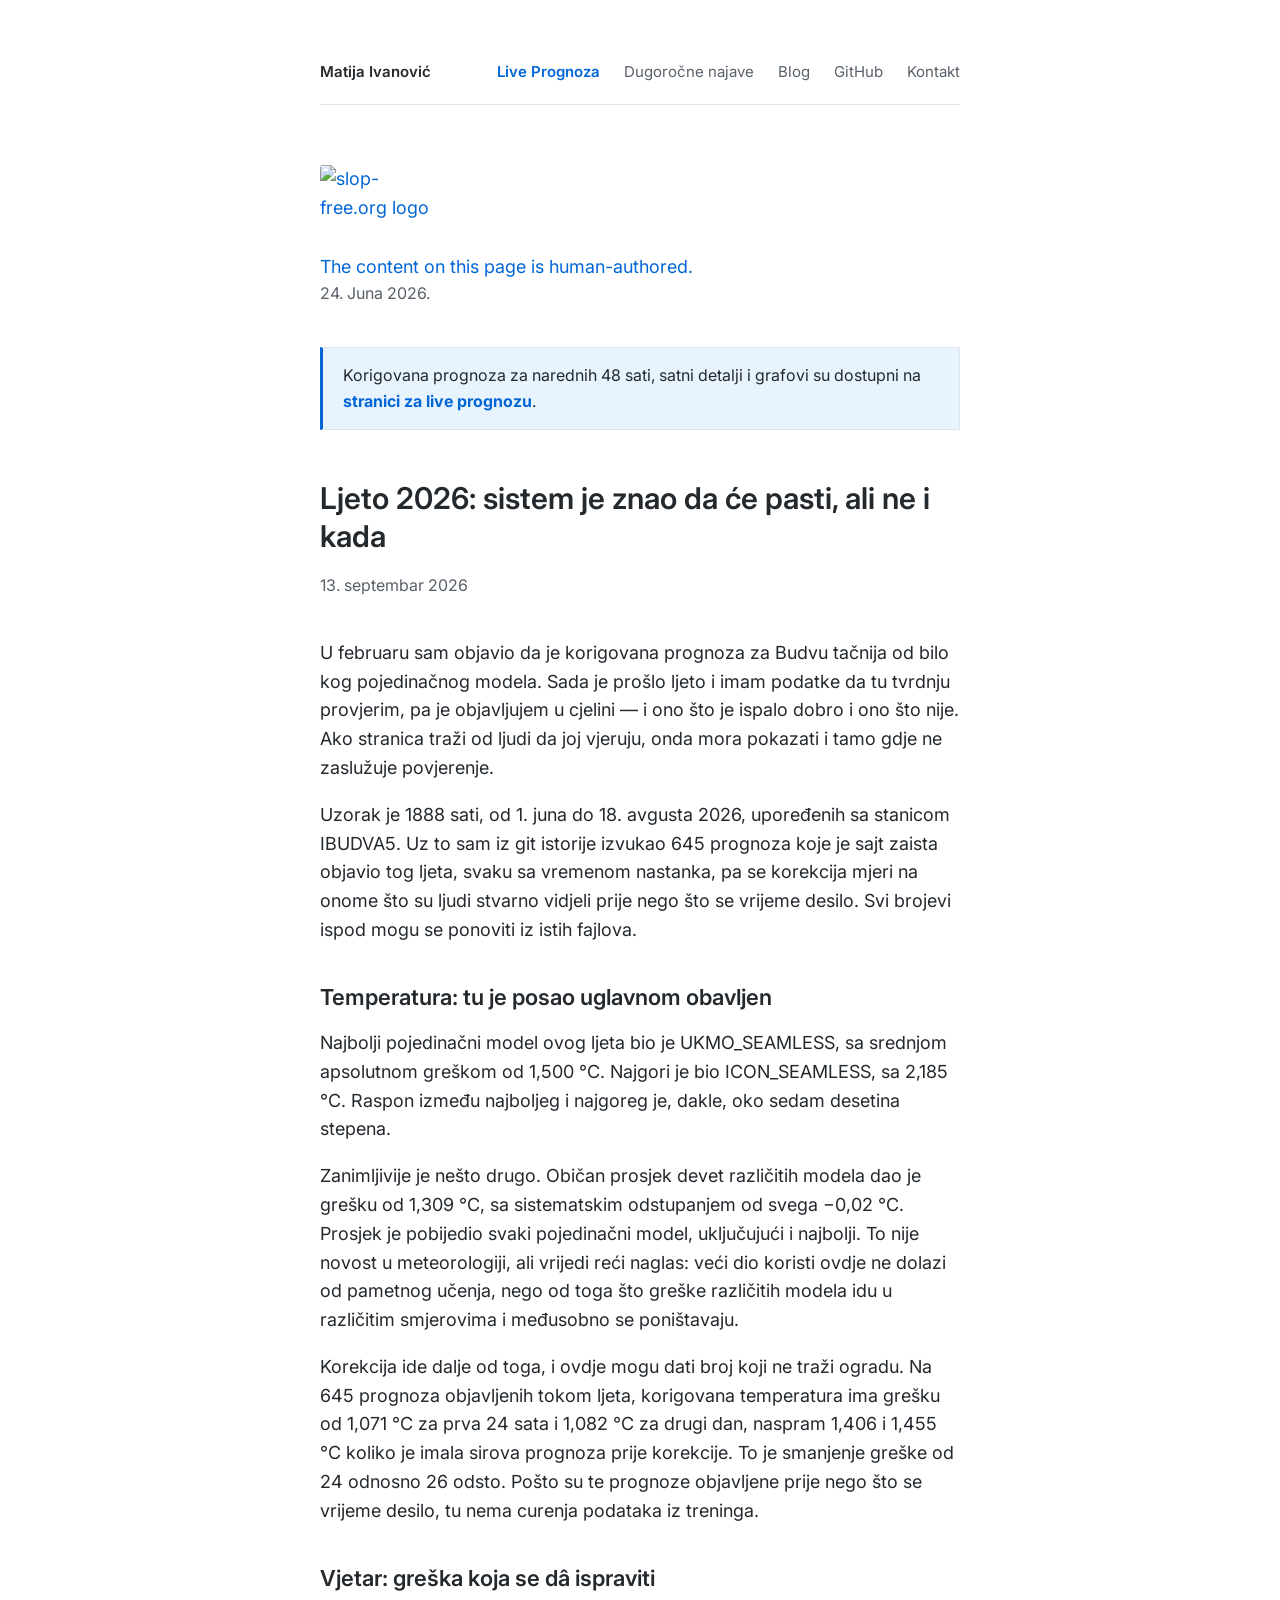
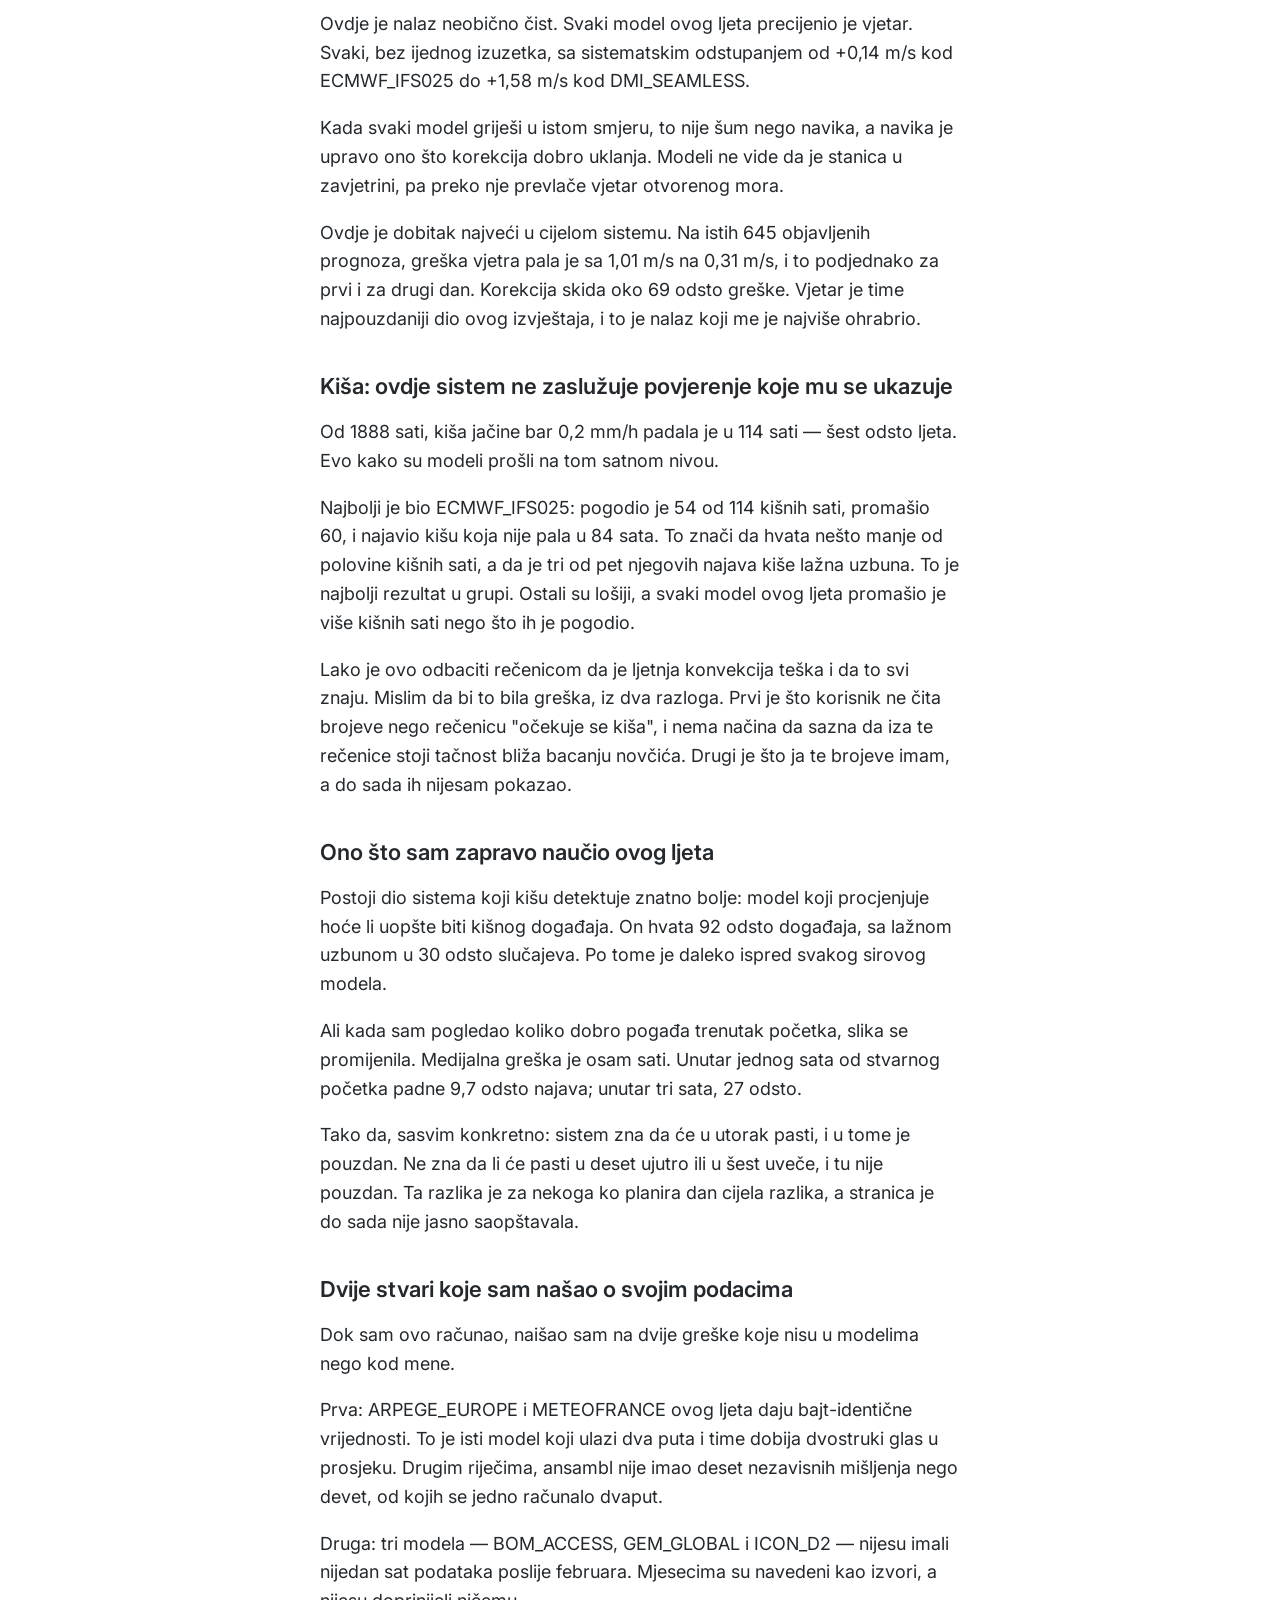
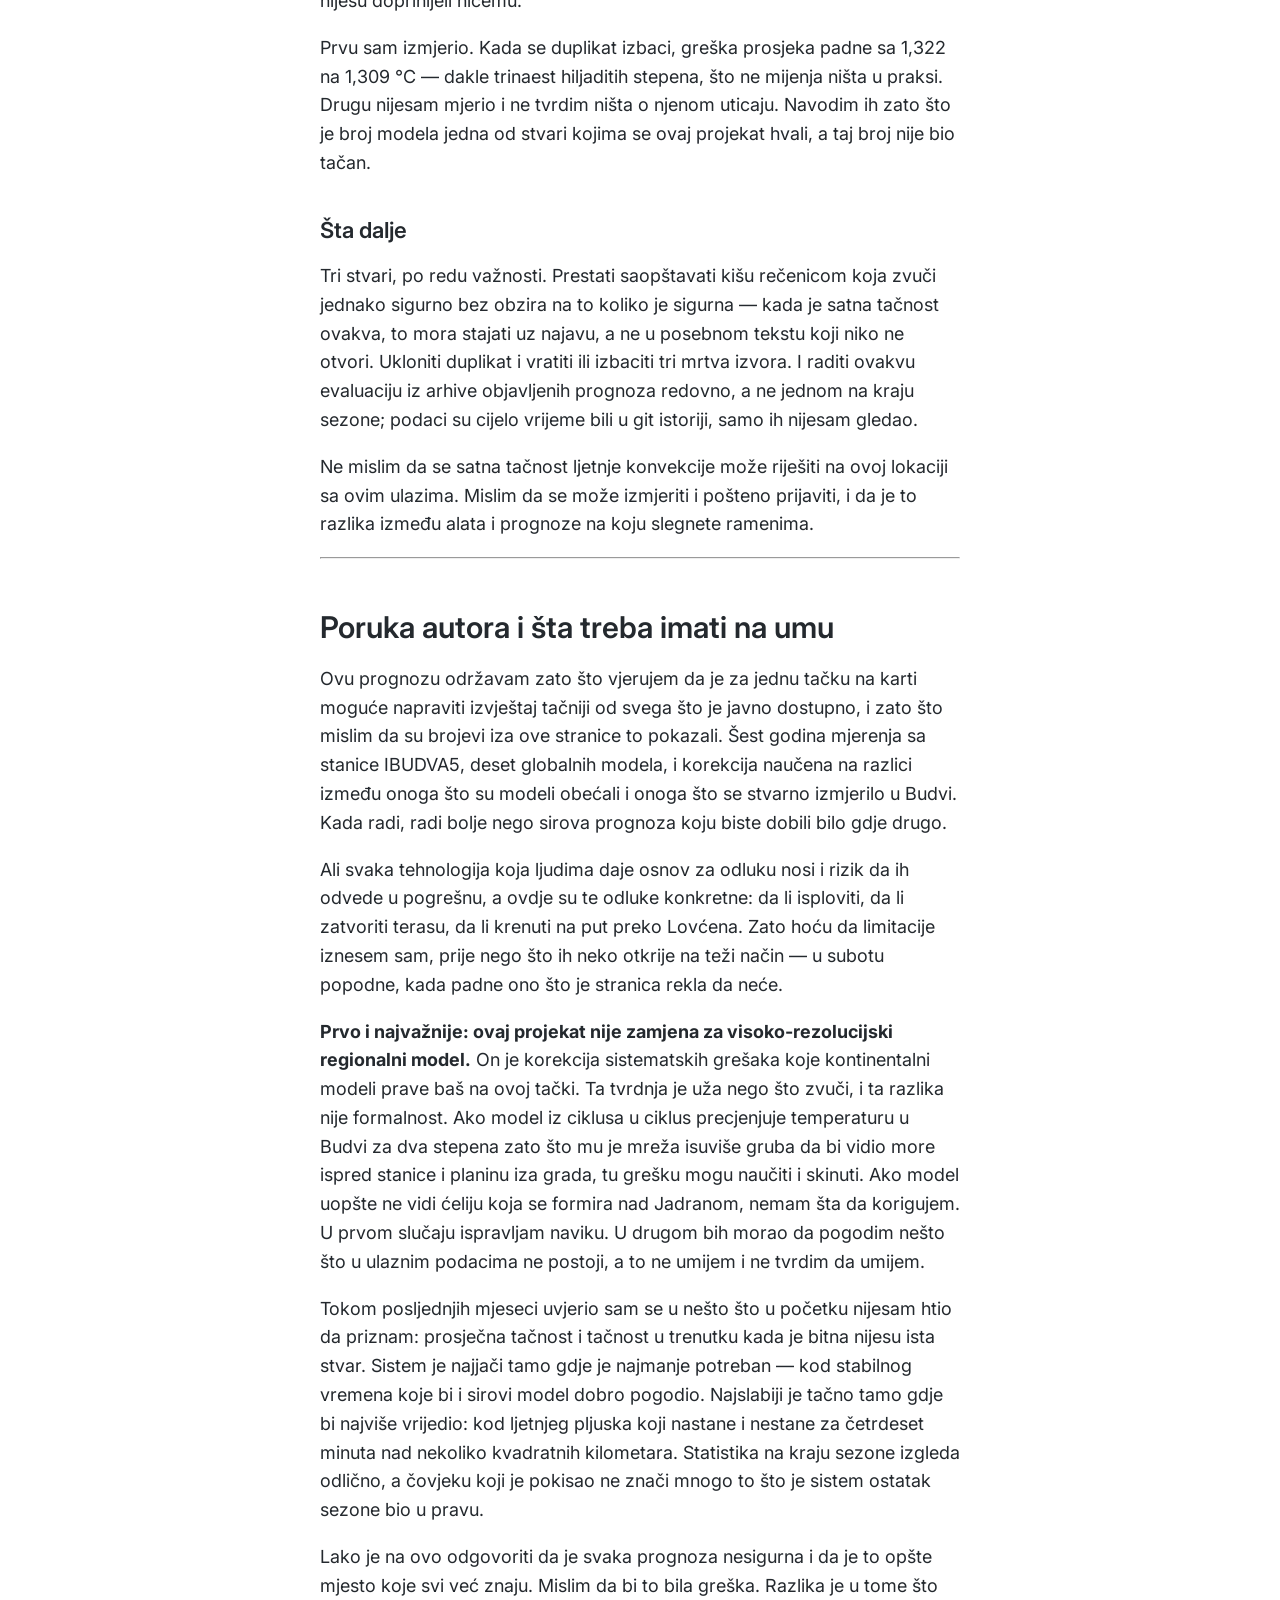
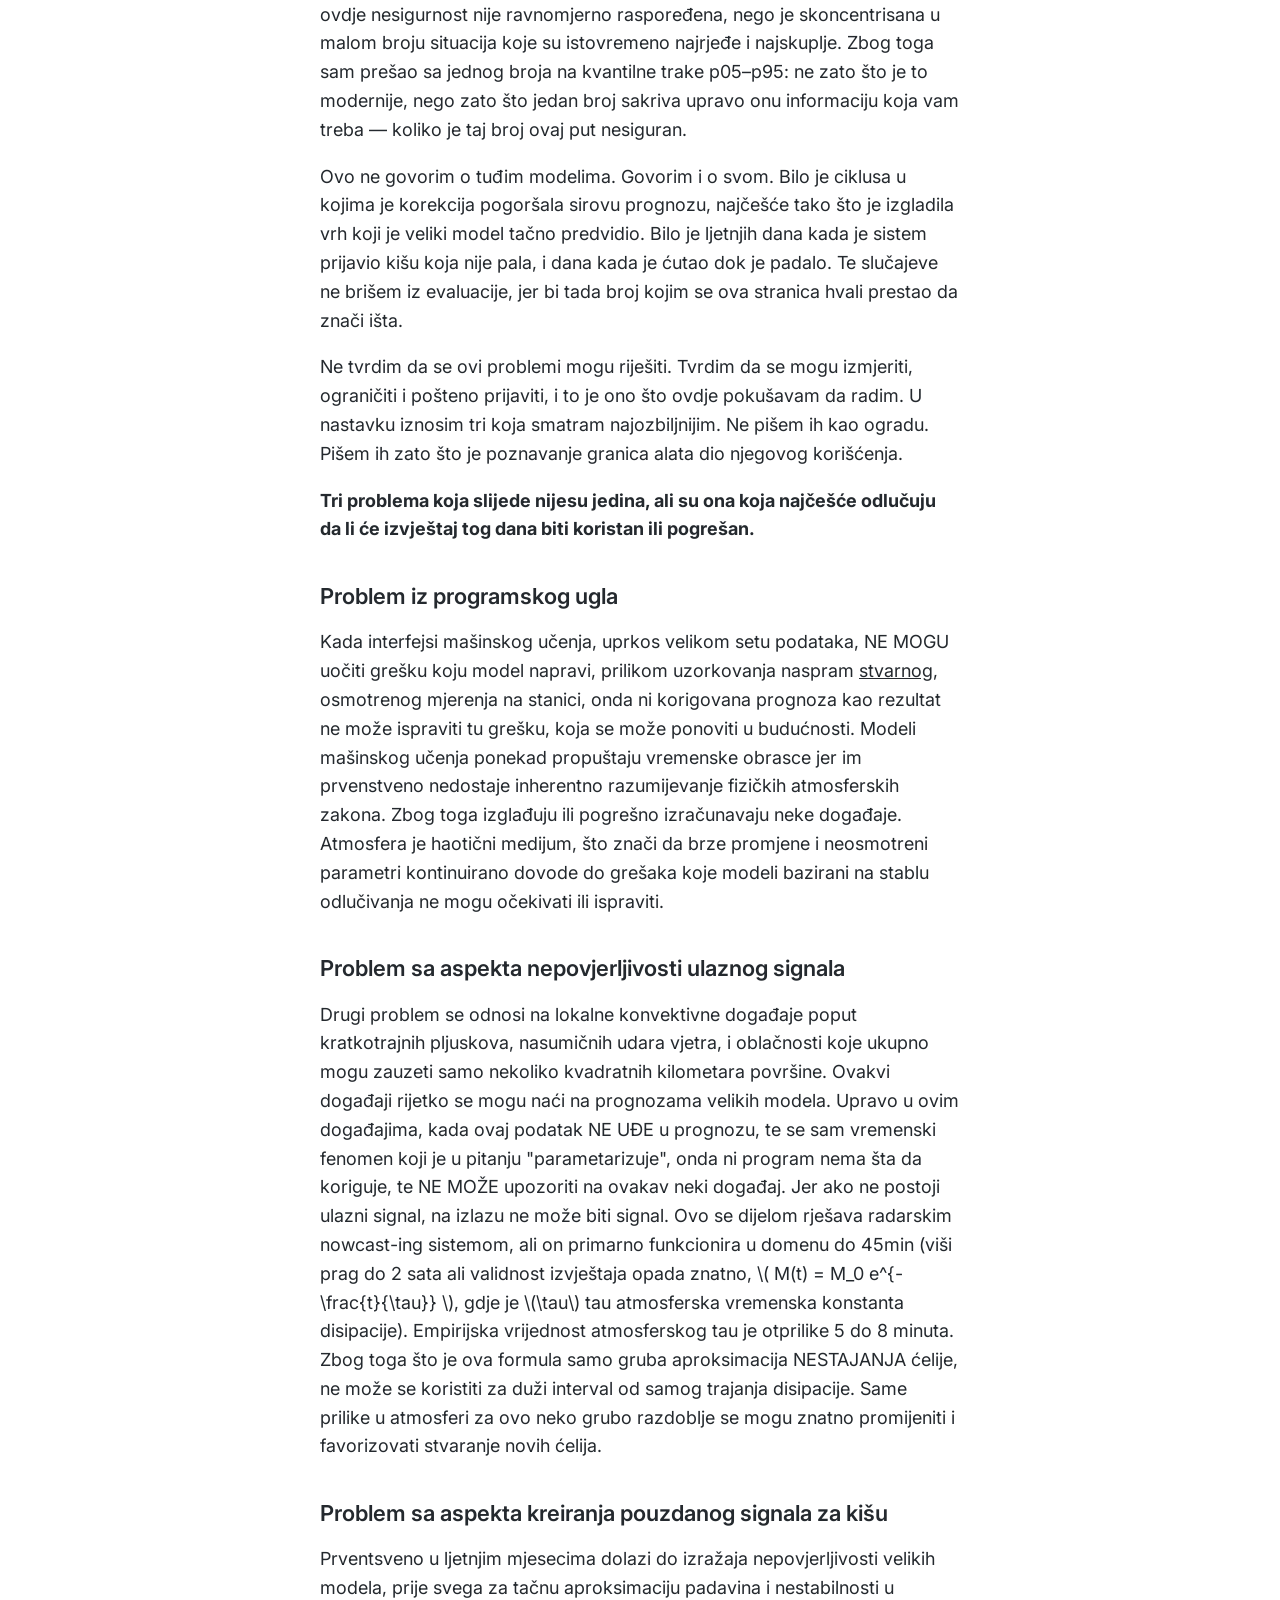
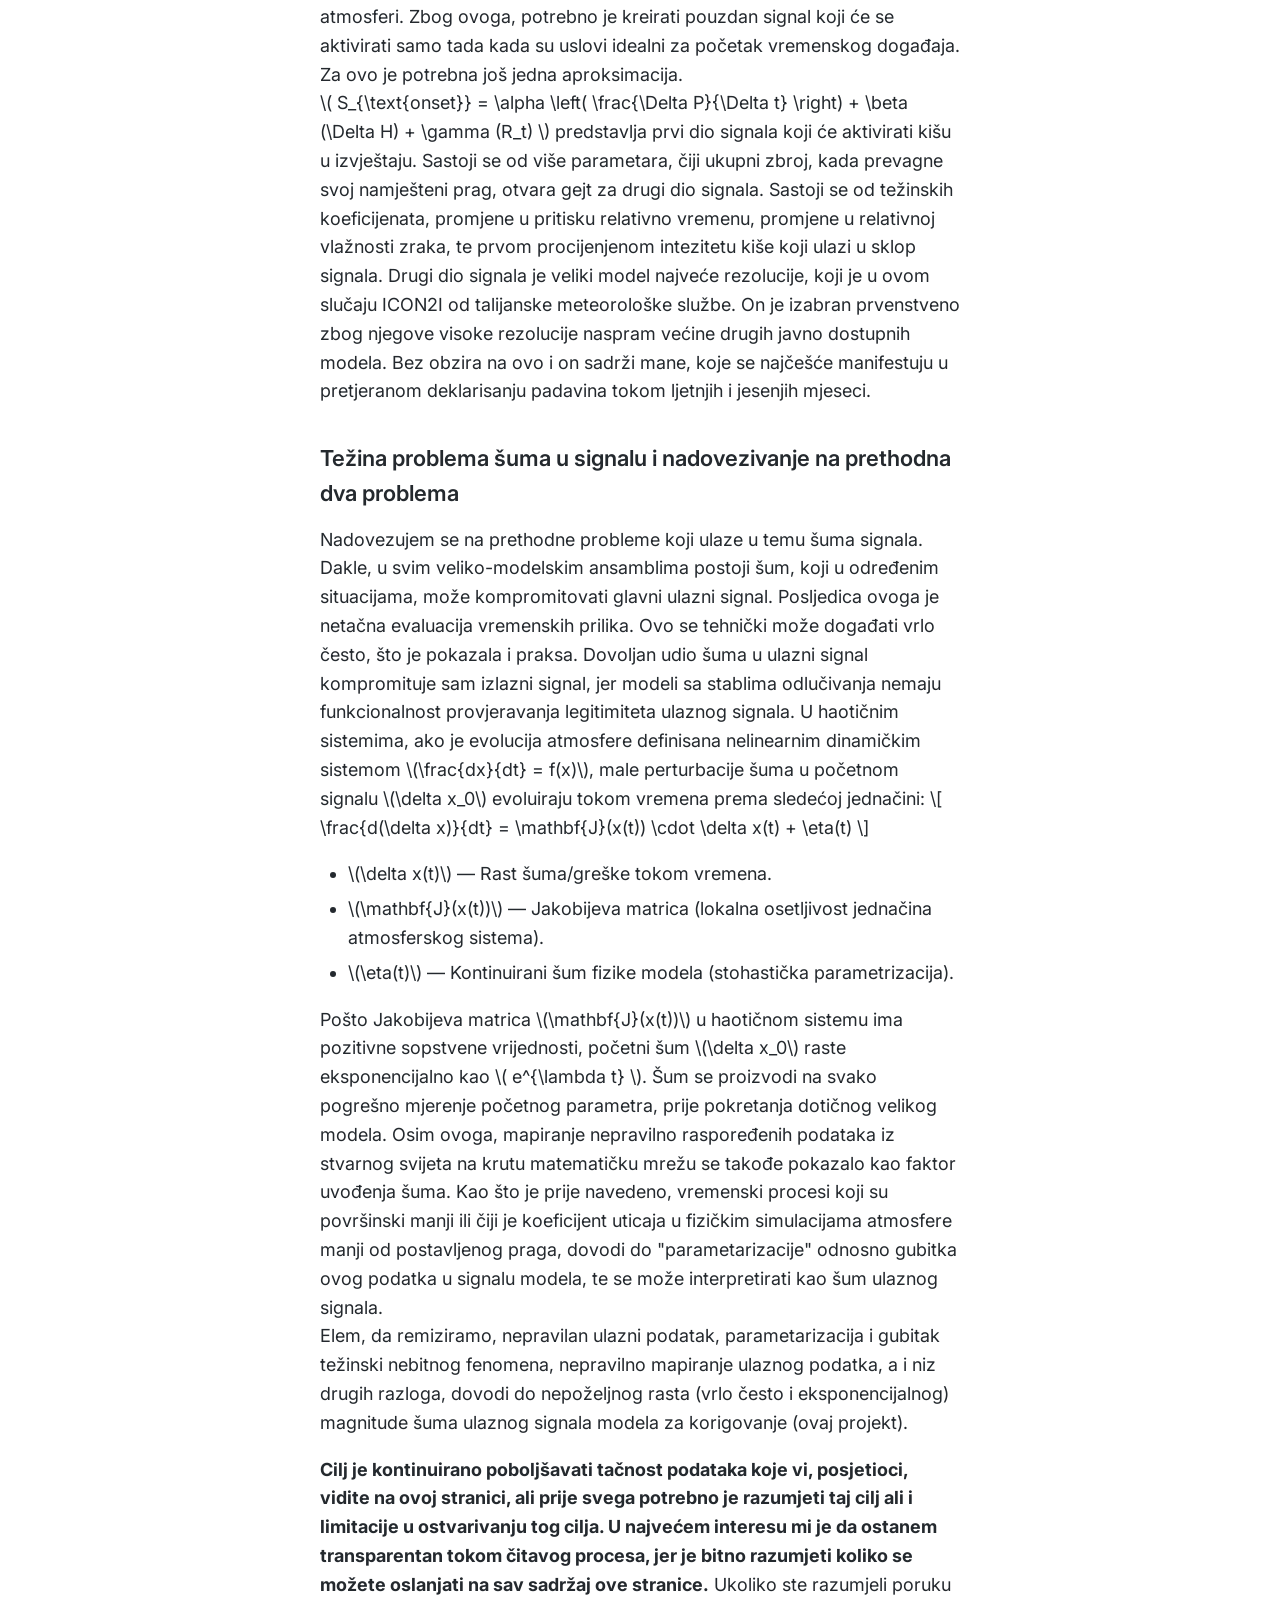
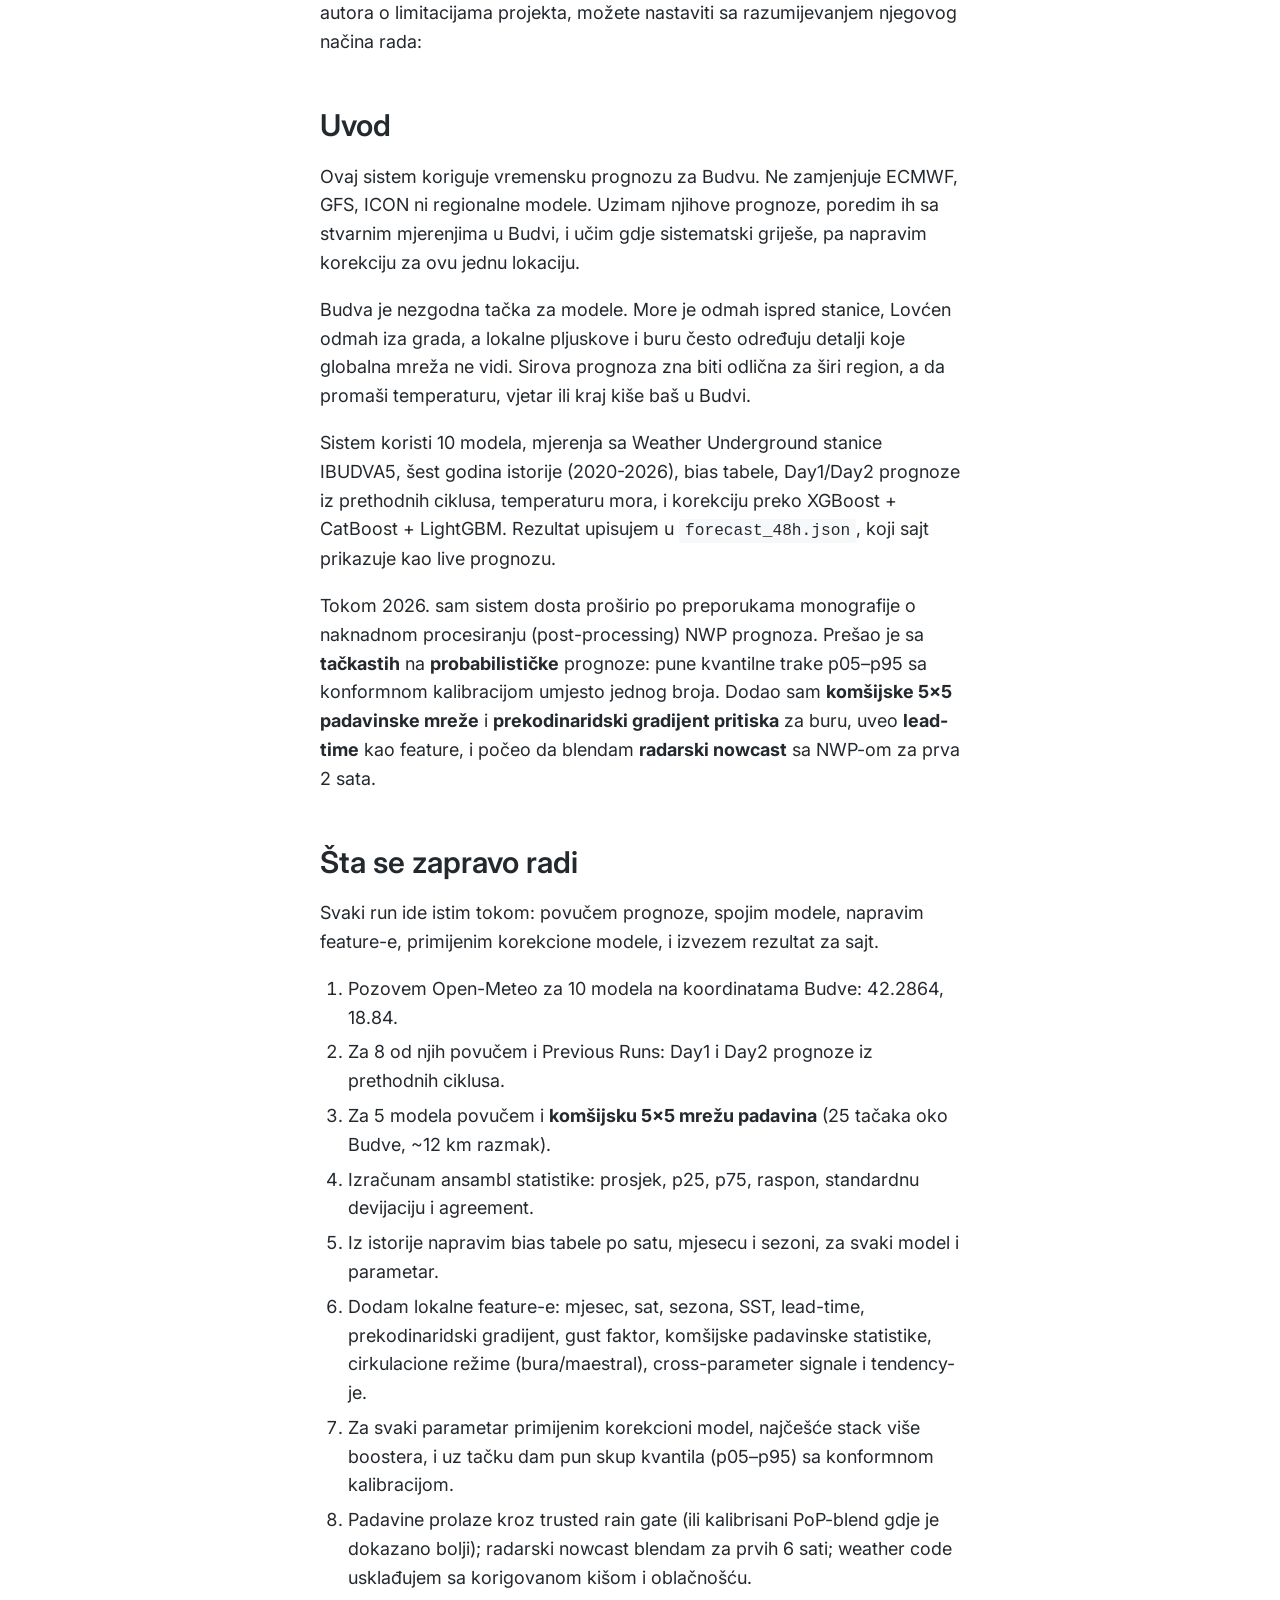
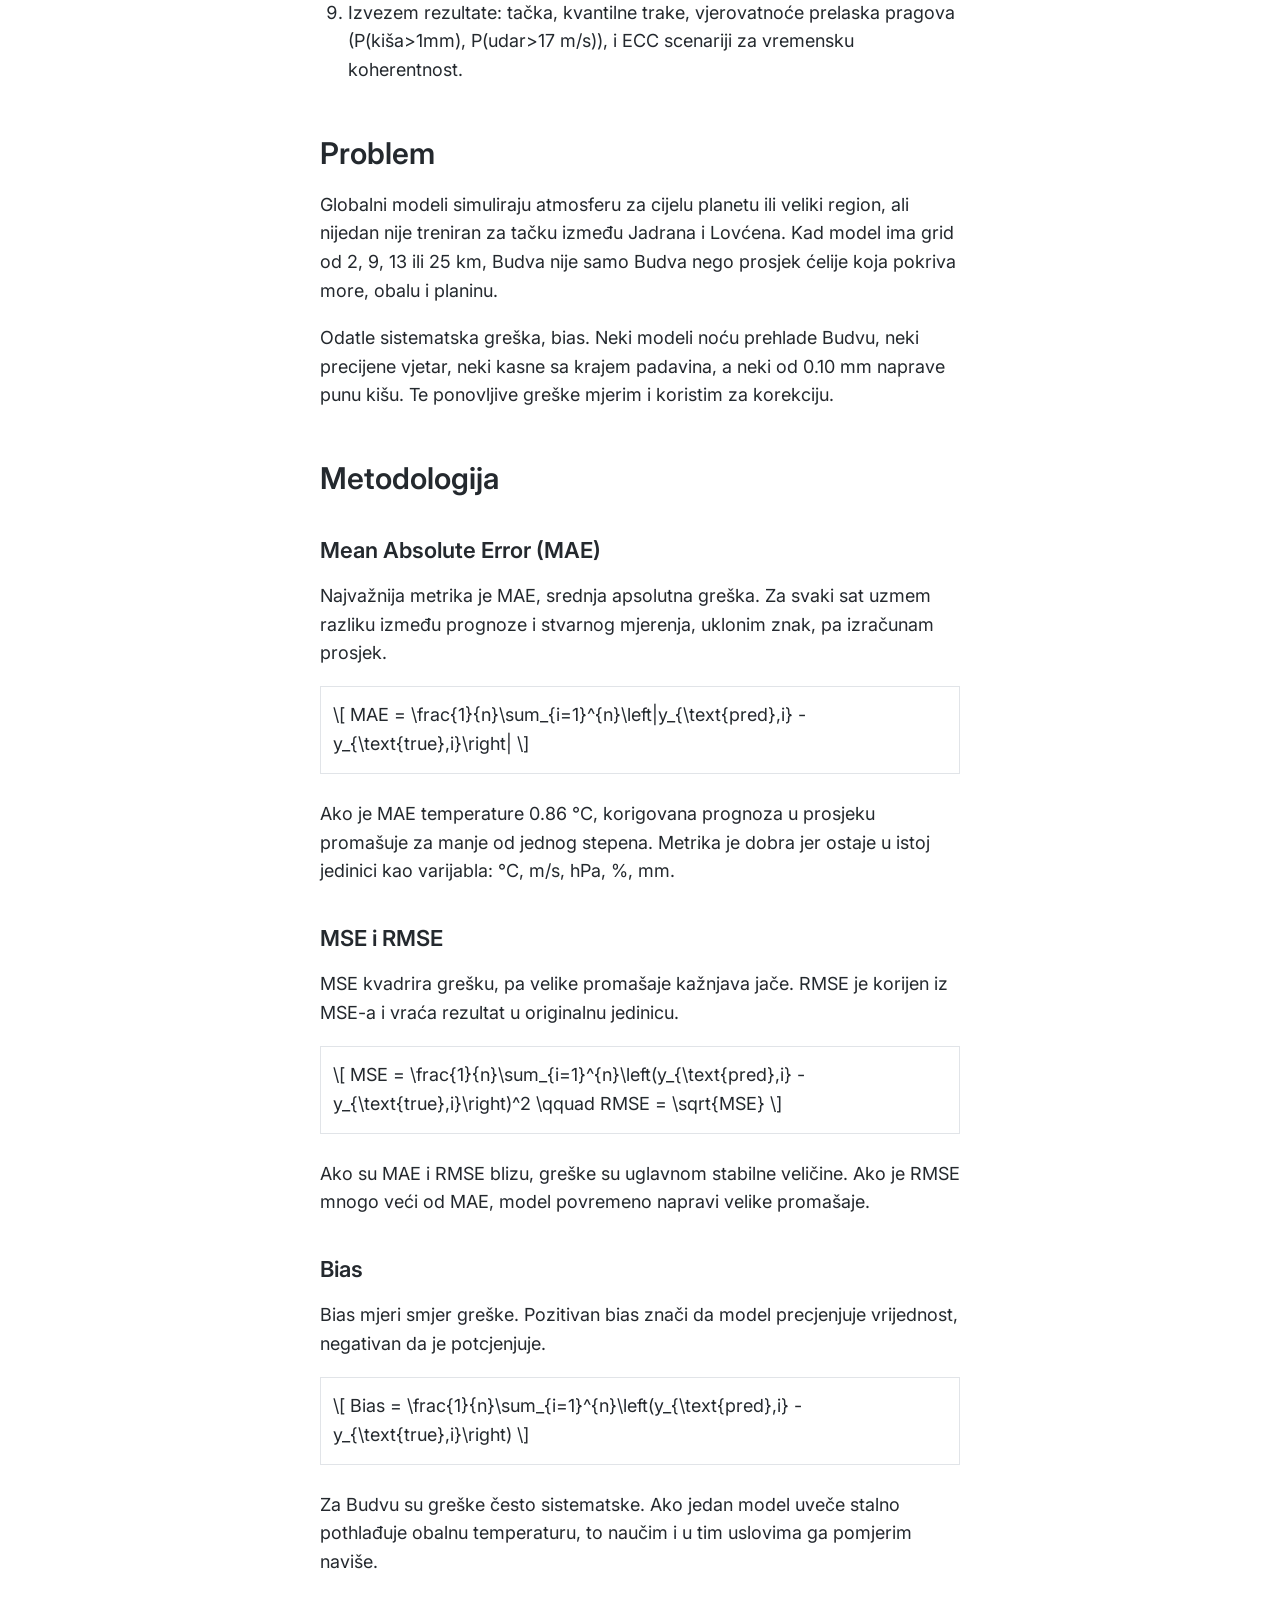
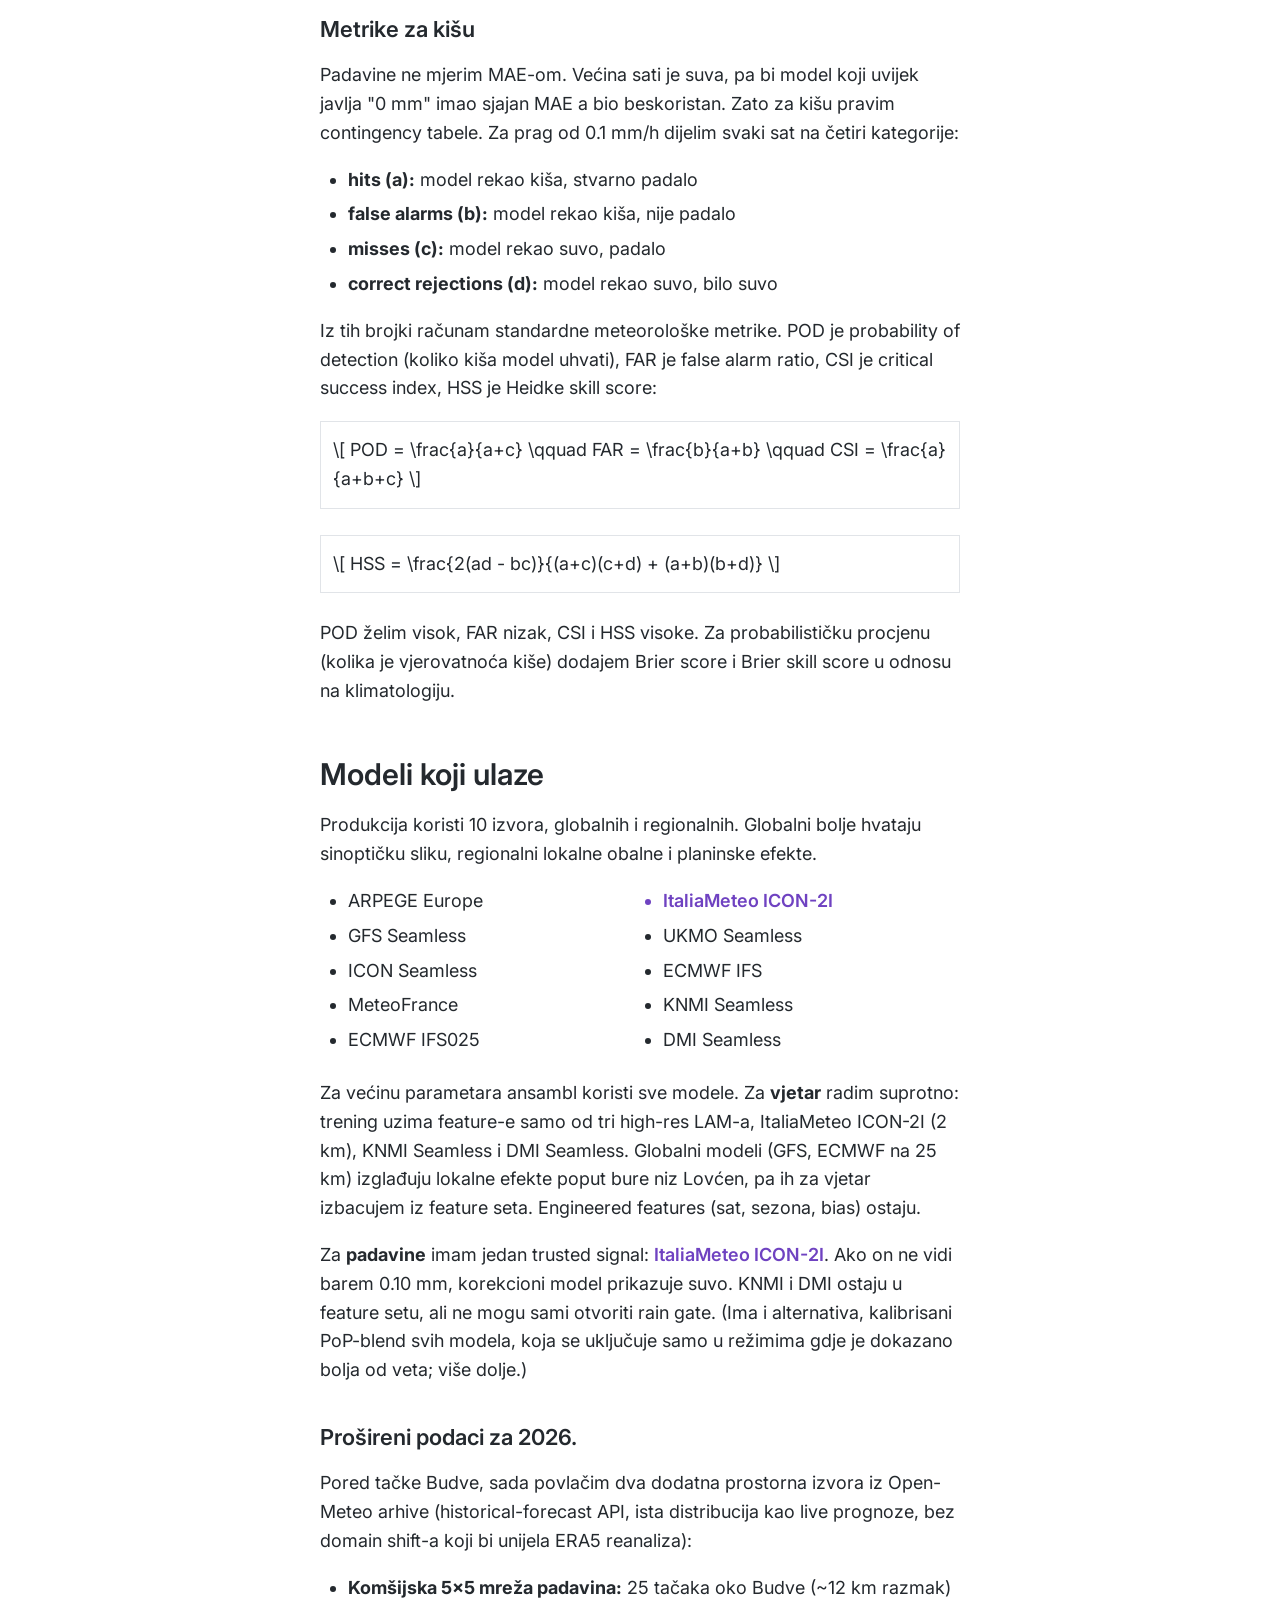
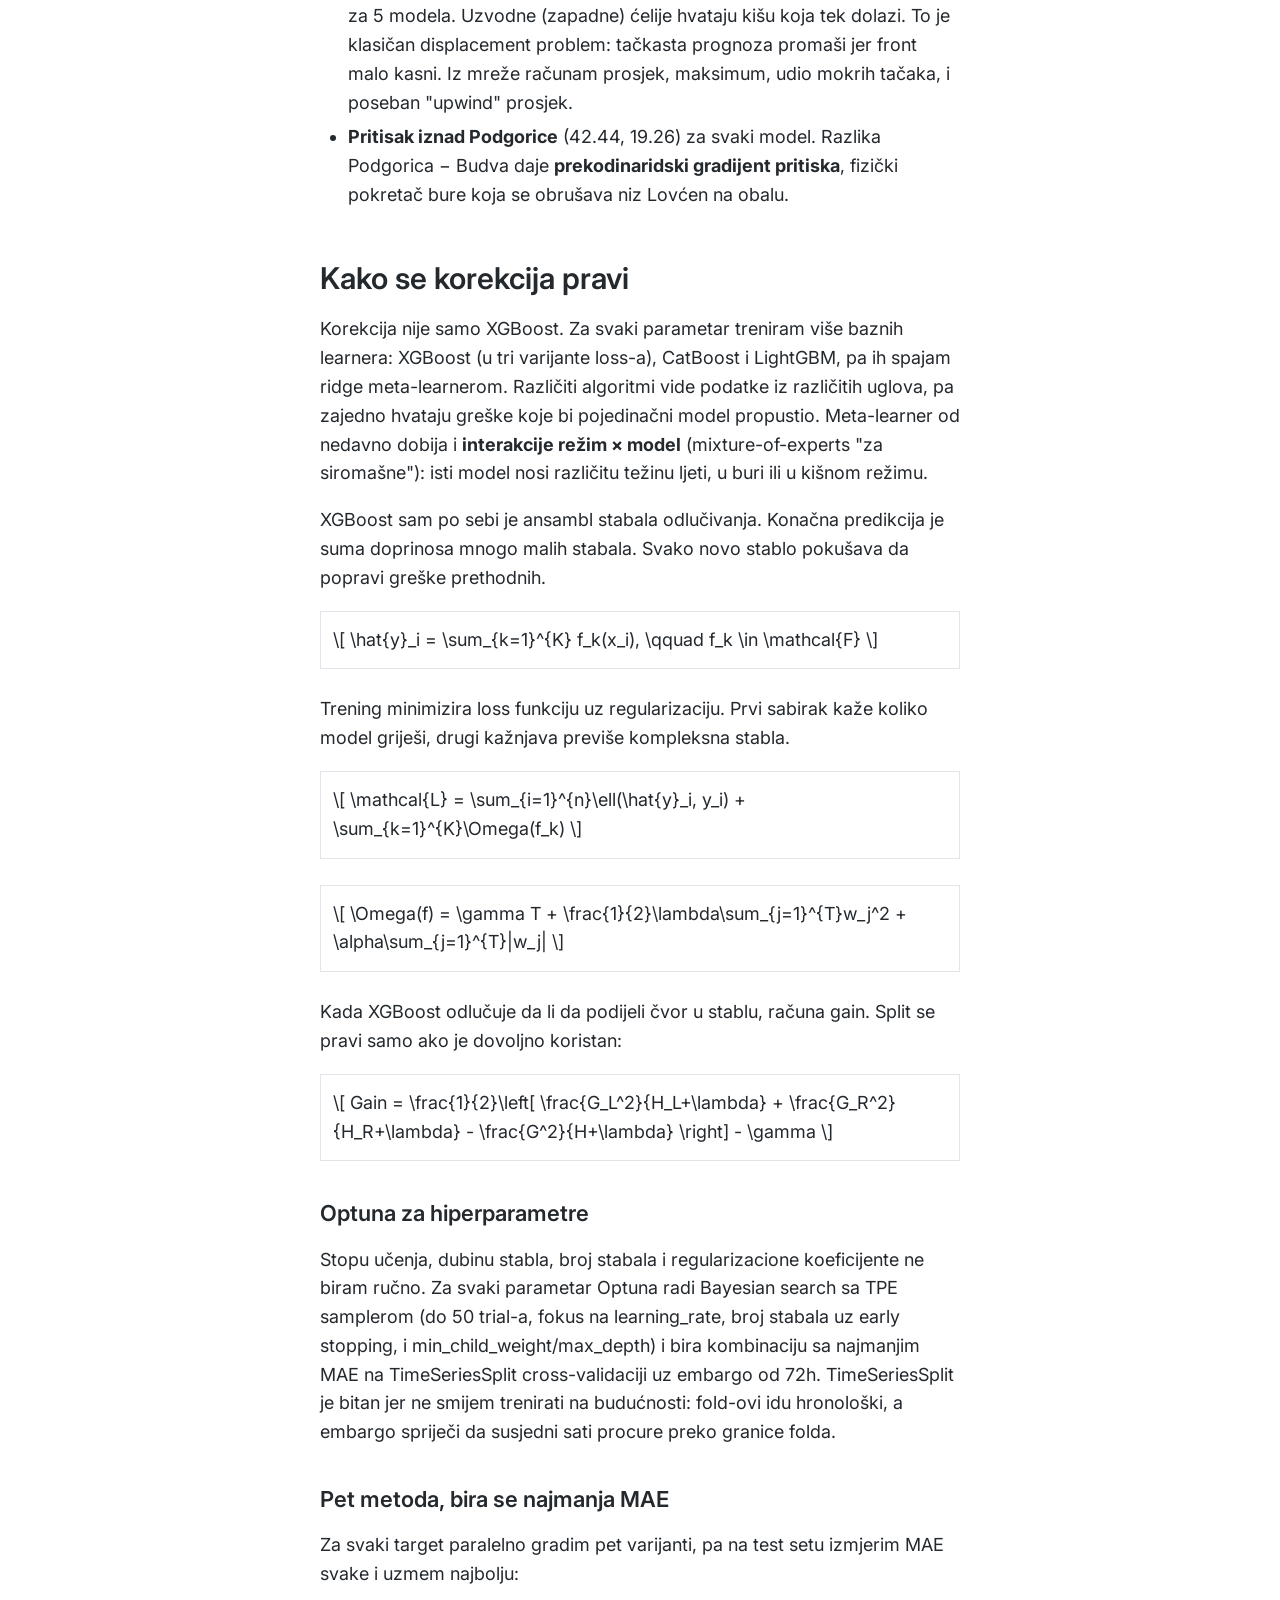
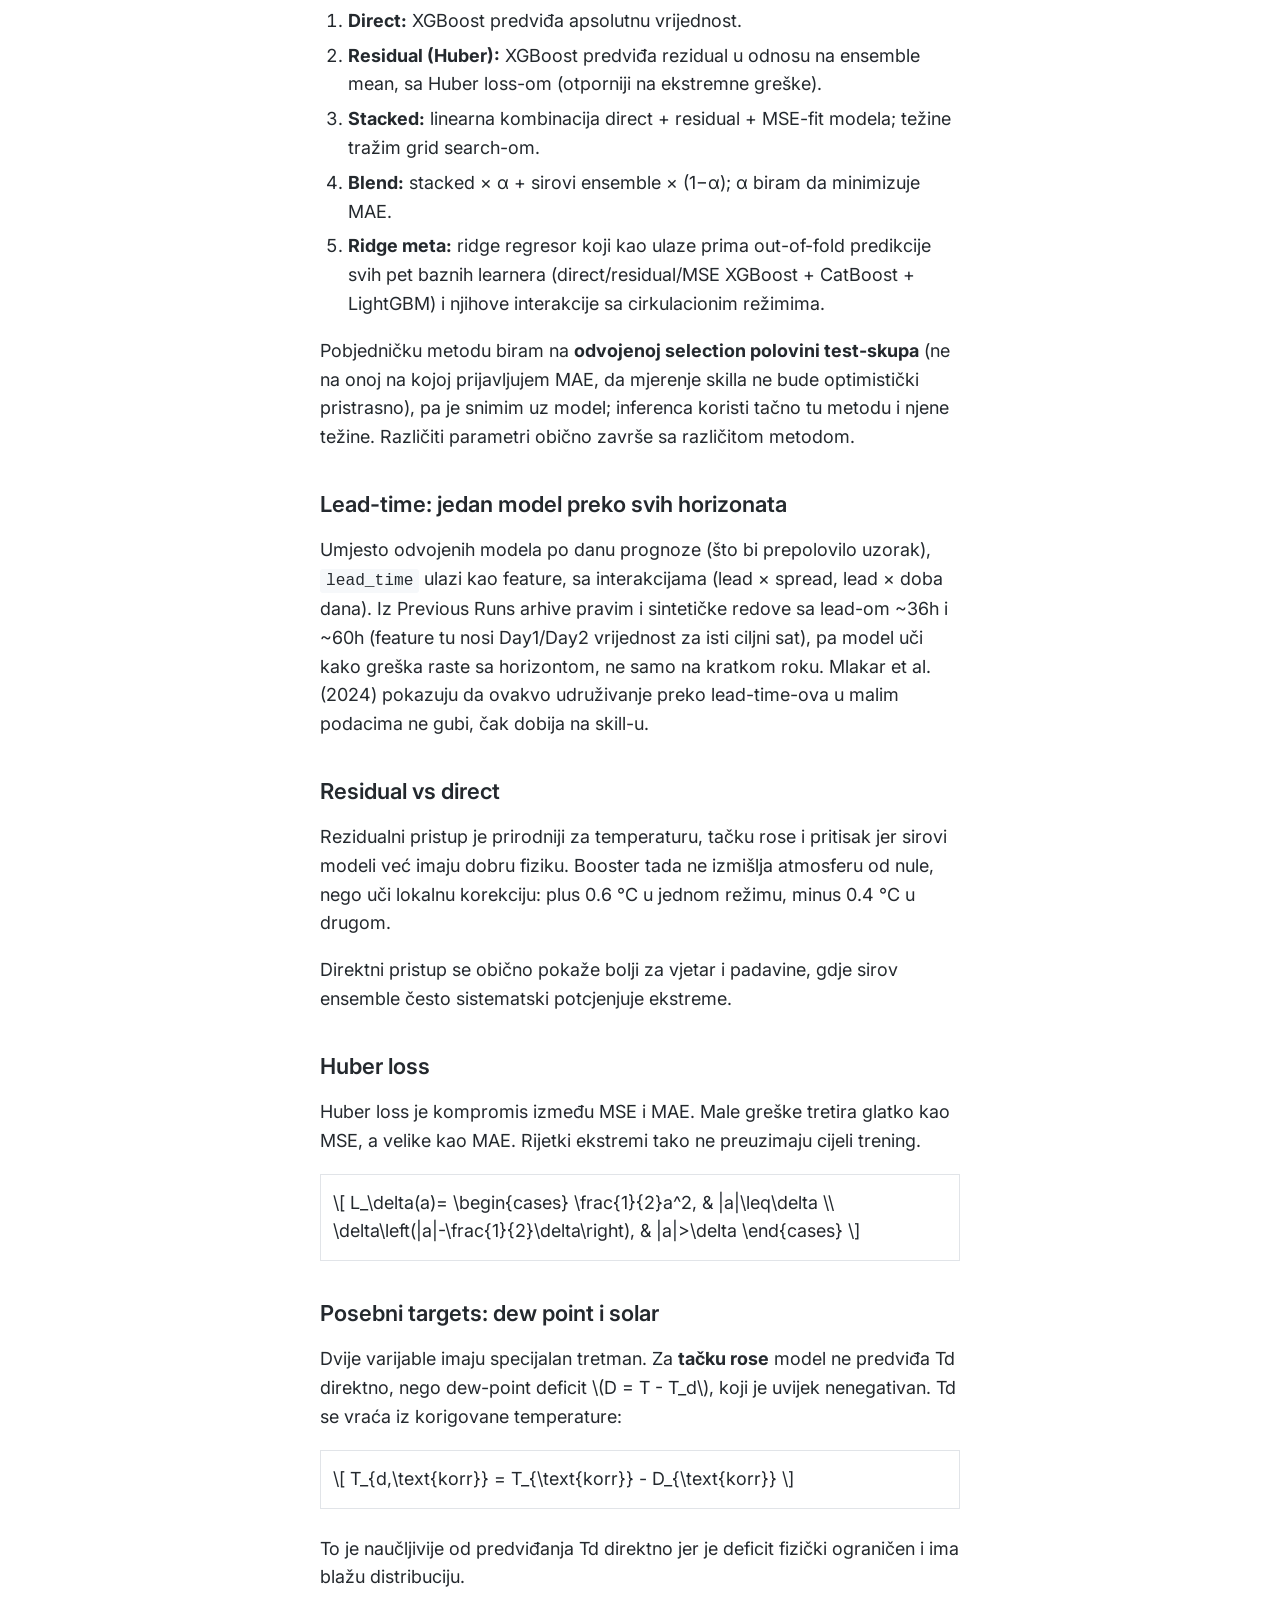
==== docs/index.html @ e841f187 "Stvarni out-of-sample rezultat, iz arhive objavljenih prognoza Prva verzija ovog teksta koristila je" ====
<!DOCTYPE html>
<html lang="sr">
<head>
    <meta charset="UTF-8">
    <meta name="viewport" content="width=device-width, initial-scale=1.0">
    <title>Tačnije vremenske prognoze za Budvu - Matija Ivanović</title>
    <link rel="preconnect" href="https://fonts.googleapis.com">
    <link rel="preconnect" href="https://fonts.gstatic.com" crossorigin>
    <link href="https://fonts.googleapis.com/css2?family=Inter:wght@300;400;500;600;700&display=swap" rel="stylesheet">
    <script>
        window.MathJax = {
            tex: {
                inlineMath: [['\\(', '\\)']],
                displayMath: [['\\[', '\\]']]
            },
            svg: {
                fontCache: 'global'
            }
        };
    </script>
    <script defer src="https://cdn.jsdelivr.net/npm/mathjax@3/es5/tex-svg.js"></script>
    <style>
        * {
            margin: 0;
            padding: 0;
            box-sizing: border-box;
        }
		

        body {
            font-family: inter;
            font-weight: 400;
            font-size: 18px;
            line-height: 1.6;
            color: #24292e;
            background: #ffffff;
            max-width: 680px;
            margin: 0 auto;
            padding: 60px 20px;
        }

        h1 {
            font-size: 40px;
            font-weight: 600;
            margin-bottom: 12px;
            line-height: 1.25;
            color: #24292e;
        }

        h2 {
            font-size: 30px;
            font-weight: 600;
            margin-top: 50px;
            margin-bottom: 18px;
            line-height: 1.25;
            color: #24292e;
        }

        h3 {
            font-size: 22px;
            font-weight: 600;
            margin-top: 35px;
            margin-bottom: 14px;
            color: #24292e;
        }

        p {
            margin-bottom: 18px;
            color: #24292e;
        }

        a {
            color: #0366d6;
            text-decoration: none;
        }

        a:hover {
            text-decoration: underline;
        }

        img {
            max-width: 100%;
            height: auto;
            margin: 30px 0;
            display: block;
            border-radius: 3px;
        }

        code {
            background: #f6f8fa;
            padding: 3px 6px;
            border-radius: 3px;
            font-family: "SFMono-Regular", Consolas, "Liberation Mono", Menlo, monospace;
            font-size: 0.9em;
        }

        ul, ol {
            margin-left: 28px;
            margin-bottom: 18px;
        }

        li {
            margin-bottom: 6px;
        }

        table {
            width: 100%;
            margin: 28px 0;
            border-collapse: collapse;
            font-size: 16px;
        }

        th {
            text-align: left;
            padding: 10px;
            border-bottom: 2px solid #e1e4e8;
            font-weight: 600;
        }

        td {
            padding: 10px;
            border-bottom: 1px solid #e1e4e8;
        }

        tr:last-child td {
            border-bottom: none;
        }

        details {
            margin: 18px 0;
            border: 1px solid #e1e4e8;
            background: #ffffff;
            padding: 14px 16px;
        }

        summary {
            cursor: pointer;
            color: #24292e;
        }

        .site-header {
            display: flex;
            justify-content: space-between;
            align-items: center;
            margin-bottom: 60px;
            padding-bottom: 20px;
            border-bottom: 1px solid #e1e4e8;
            font-size: 15px;
        }

        .site-header a {
            color: #586069;
            text-decoration: none;
        }

        .site-header a:hover {
            color: #24292e;
        }

        .site-header .site-name {
            font-weight: 600;
            color: #24292e;
        }

        .site-header nav a {
            margin-left: 20px;
        }

        .date {
            color: #586069;
            font-size: 16px;
            margin-bottom: 40px;
        }

        .note {
            background: #f6f8fa;
            border: 1px solid #e1e4e8;
            border-left: 3px solid #586069;
            padding: 15px 20px;
            margin: 28px 0;
            font-size: 16px;
        }

        .note.blue {
            background: #e8f4fd;
            border-left-color: #0366d6;
        }

        .note.green {
            background: #f0fff4;
            border-left-color: #28a745;
        }

        .table-wrap {
            width: calc(100% + 80px);
            margin-left: -40px;
            overflow-x: auto;
        }

        .results-note {
            color: #586069;
            font-size: 14px;
            margin-top: -10px;
        }

        .metric-good {
            color: #28a745;
            font-weight: 600;
        }

        .metric-bad {
            color: #d73a49;
            font-weight: 600;
        }

        .run-box {
            background: #ffffff;
            border: 1px solid #d0d7de;
            padding: 18px;
            margin: 26px 0;
        }

        .run-box h3 {
            margin-top: 0;
            font-size: 18px;
        }

        .run-grid {
            display: grid;
            grid-template-columns: repeat(2, minmax(0, 1fr));
            gap: 10px;
            font-size: 15px;
        }

        .run-grid span {
            color: #586069;
            display: block;
            font-size: 12px;
            text-transform: uppercase;
            letter-spacing: 0.4px;
        }

        .run-grid strong {
            color: #24292e;
        }

        .model-list {
            columns: 2;
            margin-top: 8px;
        }

        .trusted {
            color: #6f42c1;
            font-weight: 600;
        }

        .math-block {
            overflow-x: auto;
            margin: 18px 0 26px;
            padding: 14px 12px;
            background: #ffffff;
            border: 1px solid #e1e4e8;
        }

        @media (max-width: 680px) {
            body {
                font-size: 16px;
                padding: 40px 16px;
            }

            h1 {
                font-size: 32px;
            }

            h2 {
                font-size: 26px;
            }

            h3 {
                font-size: 20px;
            }

            .site-header {
                display: block;
            }

            .site-header nav {
                margin-top: 14px;
            }

            .site-header nav a {
                margin-left: 0;
                margin-right: 14px;
                display: inline-block;
            }

            .run-grid {
                grid-template-columns: 1fr;
            }

            .table-wrap {
                width: 100%;
                margin-left: 0;
            }

            .model-list {
                columns: 1;
            }
        }
    </style>
</head>
<body>
    <div class="site-header">
        <a href="/" class="site-name">Matija Ivanović</a>
        <nav>
            <a href="forecast.html" style="color:#0366d6;font-weight:600;">Live Prognoza</a>
            <a href="dugorocne-najave.html">Dugoročne najave</a>
            <a href="https://matko-iv.github.io/blog/">Blog</a>
            <a href="https://github.com/matko-iv/vrijeme" target="_blank" rel="noreferrer">GitHub</a>
            <a href="mailto:ivanovicmatija2007@gmail.com">Kontakt</a>
        </nav>
    </div>

	<a href="https://slop-free.org" title="THIS CONTENT IS 100% HUMAN-AUTHORED." target="_blank" rel="noopener noreferrer"><img src="https://slop-free.org/logos/slop-free-url.svg"width="120" alt="slop-free.org logo" />The content on this page is human-authored.
    </a>

    <p class="date">24. Juna 2026.</h1>

    <div class="note blue">
        Korigovana prognoza za narednih 48 sati, satni detalji i grafovi su dostupni na <a href="forecast.html"><strong>stranici za live prognozu</strong></a>.
    </div>
	
	<h2 id="evaluacija-ljeto-2026">Ljeto 2026: sistem je znao da će pasti, ali ne i kada</h2>
	<p class="date">13. septembar 2026</p>
	<p>U februaru sam objavio da je korigovana prognoza za Budvu tačnija od bilo kog pojedinačnog modela. Sada je prošlo ljeto i imam podatke da tu tvrdnju provjerim, pa je objavljujem u cjelini — i ono što je ispalo dobro i ono što nije. Ako stranica traži od ljudi da joj vjeruju, onda mora pokazati i tamo gdje ne zaslužuje povjerenje.</p>
	<p>Uzorak je 1888 sati, od 1. juna do 18. avgusta 2026, upoređenih sa stanicom IBUDVA5. Uz to sam iz git istorije izvukao 645 prognoza koje je sajt zaista objavio tog ljeta, svaku sa vremenom nastanka, pa se korekcija mjeri na onome što su ljudi stvarno vidjeli prije nego što se vrijeme desilo. Svi brojevi ispod mogu se ponoviti iz istih fajlova.</p>
	<h3>Temperatura: tu je posao uglavnom obavljen</h3>
	<p>Najbolji pojedinačni model ovog ljeta bio je UKMO_SEAMLESS, sa srednjom apsolutnom greškom od 1,500 °C. Najgori je bio ICON_SEAMLESS, sa 2,185 °C. Raspon između najboljeg i najgoreg je, dakle, oko sedam desetina stepena.</p>
	<p>Zanimljivije je nešto drugo. Običan prosjek devet različitih modela dao je grešku od 1,309 °C, sa sistematskim odstupanjem od svega −0,02 °C. Prosjek je pobijedio svaki pojedinačni model, uključujući i najbolji. To nije novost u meteorologiji, ali vrijedi reći naglas: veći dio koristi ovdje ne dolazi od pametnog učenja, nego od toga što greške različitih modela idu u različitim smjerovima i međusobno se poništavaju.</p>
	<p>Korekcija ide dalje od toga, i ovdje mogu dati broj koji ne traži ogradu. Na 645 prognoza objavljenih tokom ljeta, korigovana temperatura ima grešku od 1,071 °C za prva 24 sata i 1,082 °C za drugi dan, naspram 1,406 i 1,455 °C koliko je imala sirova prognoza prije korekcije. To je smanjenje greške od 24 odnosno 26 odsto. Pošto su te prognoze objavljene prije nego što se vrijeme desilo, tu nema curenja podataka iz treninga.</p>
	<h3>Vjetar: greška koja se dâ ispraviti</h3>
	<p>Ovdje je nalaz neobično čist. Svaki model ovog ljeta precijenio je vjetar. Svaki, bez ijednog izuzetka, sa sistematskim odstupanjem od +0,14 m/s kod ECMWF_IFS025 do +1,58 m/s kod DMI_SEAMLESS.</p>
	<p>Kada svaki model griješi u istom smjeru, to nije šum nego navika, a navika je upravo ono što korekcija dobro uklanja. Modeli ne vide da je stanica u zavjetrini, pa preko nje prevlače vjetar otvorenog mora.</p>
	<p>Ovdje je dobitak najveći u cijelom sistemu. Na istih 645 objavljenih prognoza, greška vjetra pala je sa 1,01 m/s na 0,31 m/s, i to podjednako za prvi i za drugi dan. Korekcija skida oko 69 odsto greške. Vjetar je time najpouzdaniji dio ovog izvještaja, i to je nalaz koji me je najviše ohrabrio.</p>
	<h3>Kiša: ovdje sistem ne zaslužuje povjerenje koje mu se ukazuje</h3>
	<p>Od 1888 sati, kiša jačine bar 0,2 mm/h padala je u 114 sati — šest odsto ljeta. Evo kako su modeli prošli na tom satnom nivou.</p>
	<p>Najbolji je bio ECMWF_IFS025: pogodio je 54 od 114 kišnih sati, promašio 60, i najavio kišu koja nije pala u 84 sata. To znači da hvata nešto manje od polovine kišnih sati, a da je tri od pet njegovih najava kiše lažna uzbuna. To je najbolji rezultat u grupi. Ostali su lošiji, a svaki model ovog ljeta promašio je više kišnih sati nego što ih je pogodio.</p>
	<p>Lako je ovo odbaciti rečenicom da je ljetnja konvekcija teška i da to svi znaju. Mislim da bi to bila greška, iz dva razloga. Prvi je što korisnik ne čita brojeve nego rečenicu "očekuje se kiša", i nema načina da sazna da iza te rečenice stoji tačnost bliža bacanju novčića. Drugi je što ja te brojeve imam, a do sada ih nijesam pokazao.</p>
	<h3>Ono što sam zapravo naučio ovog ljeta</h3>
	<p>Postoji dio sistema koji kišu detektuje znatno bolje: model koji procjenjuje hoće li uopšte biti kišnog događaja. On hvata 92 odsto događaja, sa lažnom uzbunom u 30 odsto slučajeva. Po tome je daleko ispred svakog sirovog modela.</p>
	<p>Ali kada sam pogledao koliko dobro pogađa trenutak početka, slika se promijenila. Medijalna greška je osam sati. Unutar jednog sata od stvarnog početka padne 9,7 odsto najava; unutar tri sata, 27 odsto.</p>
	<p>Tako da, sasvim konkretno: sistem zna da će u utorak pasti, i u tome je pouzdan. Ne zna da li će pasti u deset ujutro ili u šest uveče, i tu nije pouzdan. Ta razlika je za nekoga ko planira dan cijela razlika, a stranica je do sada nije jasno saopštavala.</p>
	<h3>Dvije stvari koje sam našao o svojim podacima</h3>
	<p>Dok sam ovo računao, naišao sam na dvije greške koje nisu u modelima nego kod mene.</p>
	<p>Prva: ARPEGE_EUROPE i METEOFRANCE ovog ljeta daju bajt-identične vrijednosti. To je isti model koji ulazi dva puta i time dobija dvostruki glas u prosjeku. Drugim riječima, ansambl nije imao deset nezavisnih mišljenja nego devet, od kojih se jedno računalo dvaput.</p>
	<p>Druga: tri modela — BOM_ACCESS, GEM_GLOBAL i ICON_D2 — nijesu imali nijedan sat podataka poslije februara. Mjesecima su navedeni kao izvori, a nijesu doprinijeli ničemu.</p>
	<p>Prvu sam izmjerio. Kada se duplikat izbaci, greška prosjeka padne sa 1,322 na 1,309 °C — dakle trinaest hiljaditih stepena, što ne mijenja ništa u praksi. Drugu nijesam mjerio i ne tvrdim ništa o njenom uticaju. Navodim ih zato što je broj modela jedna od stvari kojima se ovaj projekat hvali, a taj broj nije bio tačan.</p>
	<h3>Šta dalje</h3>
	<p>Tri stvari, po redu važnosti. Prestati saopštavati kišu rečenicom koja zvuči jednako sigurno bez obzira na to koliko je sigurna — kada je satna tačnost ovakva, to mora stajati uz najavu, a ne u posebnom tekstu koji niko ne otvori. Ukloniti duplikat i vratiti ili izbaciti tri mrtva izvora. I raditi ovakvu evaluaciju iz arhive objavljenih prognoza redovno, a ne jednom na kraju sezone; podaci su cijelo vrijeme bili u git istoriji, samo ih nijesam gledao.</p>
	<p>Ne mislim da se satna tačnost ljetnje konvekcije može riješiti na ovoj lokaciji sa ovim ulazima. Mislim da se može izmjeriti i pošteno prijaviti, i da je to razlika između alata i prognoze na koju slegnete ramenima.</p>

	<hr>

	<h2>Poruka autora i šta treba imati na umu</h2>

    <p>Ovu prognozu održavam zato što vjerujem da je za jednu tačku na karti moguće napraviti izvještaj tačniji od svega što je javno dostupno, i zato što mislim da su brojevi iza ove stranice to pokazali. Šest godina mjerenja sa stanice IBUDVA5, deset globalnih modela, i korekcija naučena na razlici između onoga što su modeli obećali i onoga što se stvarno izmjerilo u Budvi. Kada radi, radi bolje nego sirova prognoza koju biste dobili bilo gdje drugo.</p>

    <p>Ali svaka tehnologija koja ljudima daje osnov za odluku nosi i rizik da ih odvede u pogrešnu, a ovdje su te odluke konkretne: da li isploviti, da li zatvoriti terasu, da li krenuti na put preko Lovćena. Zato hoću da limitacije iznesem sam, prije nego što ih neko otkrije na teži način — u subotu popodne, kada padne ono što je stranica rekla da neće.</p>

    <p><b>Prvo i najvažnije: ovaj projekat nije zamjena za visoko-rezolucijski regionalni model.</b> On je korekcija sistematskih grešaka koje kontinentalni modeli prave baš na ovoj tački. Ta tvrdnja je uža nego što zvuči, i ta razlika nije formalnost. Ako model iz ciklusa u ciklus precjenjuje temperaturu u Budvi za dva stepena zato što mu je mreža isuviše gruba da bi vidio more ispred stanice i planinu iza grada, tu grešku mogu naučiti i skinuti. Ako model uopšte ne vidi ćeliju koja se formira nad Jadranom, nemam šta da korigujem. U prvom slučaju ispravljam naviku. U drugom bih morao da pogodim nešto što u ulaznim podacima ne postoji, a to ne umijem i ne tvrdim da umijem.</p>

    <p>Tokom posljednjih mjeseci uvjerio sam se u nešto što u početku nijesam htio da priznam: prosječna tačnost i tačnost u trenutku kada je bitna nijesu ista stvar. Sistem je najjači tamo gdje je najmanje potreban — kod stabilnog vremena koje bi i sirovi model dobro pogodio. Najslabiji je tačno tamo gdje bi najviše vrijedio: kod ljetnjeg pljuska koji nastane i nestane za četrdeset minuta nad nekoliko kvadratnih kilometara. Statistika na kraju sezone izgleda odlično, a čovjeku koji je pokisao ne znači mnogo to što je sistem ostatak sezone bio u pravu.</p>

    <p>Lako je na ovo odgovoriti da je svaka prognoza nesigurna i da je to opšte mjesto koje svi već znaju. Mislim da bi to bila greška. Razlika je u tome što ovdje nesigurnost nije ravnomjerno raspoređena, nego je skoncentrisana u malom broju situacija koje su istovremeno najrjeđe i najskuplje. Zbog toga sam prešao sa jednog broja na kvantilne trake p05–p95: ne zato što je to modernije, nego zato što jedan broj sakriva upravo onu informaciju koja vam treba — koliko je taj broj ovaj put nesiguran.</p>

    <p>Ovo ne govorim o tuđim modelima. Govorim i o svom. Bilo je ciklusa u kojima je korekcija pogoršala sirovu prognozu, najčešće tako što je izgladila vrh koji je veliki model tačno predvidio. Bilo je ljetnjih dana kada je sistem prijavio kišu koja nije pala, i dana kada je ćutao dok je padalo. Te slučajeve ne brišem iz evaluacije, jer bi tada broj kojim se ova stranica hvali prestao da znači išta.</p>

    <p>Ne tvrdim da se ovi problemi mogu riješiti. Tvrdim da se mogu izmjeriti, ograničiti i pošteno prijaviti, i to je ono što ovdje pokušavam da radim. U nastavku iznosim tri koja smatram najozbiljnijim. Ne pišem ih kao ogradu. Pišem ih zato što je poznavanje granica alata dio njegovog korišćenja.</p>

    <p><b>Tri problema koja slijede nijesu jedina, ali su ona koja najčešće odlučuju da li će izvještaj tog dana biti koristan ili pogrešan.</b></p>

	<h3>Problem iz programskog ugla</h3>
	<p>Kada interfejsi mašinskog učenja, uprkos velikom setu podataka, NE MOGU uočiti grešku koju model napravi, prilikom uzorkovanja naspram <u>stvarnog</u>, osmotrenog mjerenja na stanici, onda ni korigovana prognoza kao rezultat ne može ispraviti tu grešku, koja se može ponoviti u budućnosti. Modeli mašinskog učenja ponekad propuštaju vremenske obrasce jer im prvenstveno nedostaje inherentno razumijevanje fizičkih atmosferskih zakona. Zbog toga izglađuju ili pogrešno izračunavaju neke događaje. Atmosfera je haotični medijum, što znači da brze promjene i neosmotreni parametri kontinuirano dovode do grešaka koje modeli bazirani na stablu odlučivanja ne mogu očekivati ili ispraviti.</p>
	
	
	<h3>Problem sa aspekta nepovjerljivosti ulaznog signala</h3>
	<p>Drugi problem se odnosi na lokalne konvektivne događaje poput kratkotrajnih pljuskova, nasumičnih udara vjetra, i oblačnosti koje ukupno mogu zauzeti samo nekoliko kvadratnih kilometara površine. Ovakvi događaji rijetko se mogu naći na prognozama velikih modela. Upravo u ovim događajima, kada ovaj podatak NE UĐE u prognozu, te se sam vremenski fenomen koji je u pitanju "parametarizuje", onda ni program nema šta da koriguje, te NE MOŽE upozoriti na ovakav neki događaj. Jer ako ne postoji ulazni signal, na izlazu ne može biti signal. Ovo se dijelom rješava radarskim nowcast-ing sistemom, ali on primarno funkcionira u domenu do 45min (viši prag do 2 sata ali validnost izvještaja opada znatno, \( M(t) = M_0 e^{-\frac{t}{\tau}} \), gdje je \(\tau\) tau atmosferska vremenska konstanta disipacije). Empirijska vrijednost atmosferskog tau je otprilike 5 do 8 minuta. Zbog toga što je ova formula samo gruba aproksimacija NESTAJANJA ćelije, ne može se koristiti za duži interval od samog trajanja disipacije. Same prilike u atmosferi za ovo neko grubo razdoblje se mogu znatno promijeniti i favorizovati stvaranje novih ćelija.</p>
	
	
	<h3>Problem sa aspekta kreiranja pouzdanog signala za kišu</h3>
	<p>Prventsveno u ljetnjim mjesecima dolazi do izražaja nepovjerljivosti velikih modela, prije svega za tačnu aproksimaciju padavina i nestabilnosti u atmosferi. Zbog ovoga, potrebno je kreirati pouzdan signal koji će se aktivirati samo tada kada su uslovi idealni za početak vremenskog događaja. Za ovo je potrebna još jedna aproksimacija.<br>\( S_{\text{onset}} = \alpha \left( \frac{\Delta P}{\Delta t} \right) + \beta (\Delta H) + \gamma (R_t) \) predstavlja prvi dio signala koji će aktivirati kišu u izvještaju. Sastoji se od više parametara, čiji ukupni zbroj, kada prevagne svoj namješteni prag, otvara gejt za drugi dio signala. Sastoji se od težinskih koeficijenata, promjene u pritisku relativno vremenu, promjene u relativnoj vlažnosti zraka, te prvom procijenjenom intezitetu kiše koji ulazi u sklop signala. Drugi dio signala je veliki model najveće rezolucije, koji je u ovom slučaju ICON2I od talijanske meteorološke službe. On je izabran prvenstveno zbog njegove visoke rezolucije naspram većine drugih javno dostupnih modela. Bez obzira na ovo i on sadrži mane, koje se najčešće manifestuju u pretjeranom deklarisanju padavina tokom ljetnjih i jesenjih mjeseci.</p>
	
	<h3>Težina problema šuma u signalu i nadovezivanje na prethodna dva problema</h3>
	<p>Nadovezujem se na prethodne probleme koji ulaze u temu šuma signala. Dakle, u svim veliko-modelskim ansamblima postoji šum, koji u određenim situacijama, može kompromitovati glavni ulazni signal. Posljedica ovoga je netačna evaluacija vremenskih prilika. Ovo se tehnički može događati vrlo često, što je pokazala i praksa. Dovoljan udio šuma u ulazni signal kompromituje sam izlazni signal, jer modeli sa stablima odlučivanja nemaju funkcionalnost provjeravanja legitimiteta ulaznog signala. U haotičnim sistemima, ako je evolucija atmosfere definisana nelinearnim dinamičkim sistemom \(\frac{dx}{dt} = f(x)\), male perturbacije šuma u početnom signalu \(\delta x_0\) evoluiraju tokom vremena prema sledećoj jednačini: \[ \frac{d(\delta x)}{dt} = \mathbf{J}(x(t)) \cdot \delta x(t) + \eta(t) \] 
	<ul>
        <li>\(\delta x(t)\) — Rast šuma/greške tokom vremena.</li>
        <li>\(\mathbf{J}(x(t))\) — Jakobijeva matrica (lokalna osetljivost jednačina atmosferskog sistema).</li>
        <li>\(\eta(t)\) — Kontinuirani šum fizike modela (stohastička parametrizacija).</li>
    </ul>

    Pošto Jakobijeva matrica \(\mathbf{J}(x(t))\) u haotičnom sistemu ima pozitivne sopstvene vrijednosti, početni šum \(\delta x_0\) raste eksponencijalno kao \( e^{\lambda t} \). Šum se proizvodi na svako pogrešno mjerenje početnog parametra, prije pokretanja dotičnog velikog modela. Osim ovoga, mapiranje nepravilno raspoređenih podataka iz stvarnog svijeta na krutu matematičku mrežu se takođe pokazalo kao faktor uvođenja šuma. Kao što je prije navedeno, vremenski procesi koji su površinski manji ili čiji je koeficijent uticaja u fizičkim simulacijama atmosfere manji od postavljenog praga, dovodi do "parametarizacije" odnosno gubitka ovog podatka u signalu modela, te se može interpretirati kao šum ulaznog signala.<br>Elem, da remiziramo, nepravilan ulazni podatak, parametarizacija i gubitak težinski nebitnog fenomena, nepravilno mapiranje ulaznog podatka, a i niz drugih razloga, dovodi do nepoželjnog rasta (vrlo često i eksponencijalnog) magnitude šuma ulaznog signala modela za korigovanje (ovaj projekt).</p>
	
	<p><b>Cilj je kontinuirano poboljšavati tačnost podataka koje vi, posjetioci, vidite na ovoj stranici, ali prije svega potrebno je razumjeti taj cilj ali i limitacije u ostvarivanju tog cilja. U najvećem interesu mi je da ostanem transparentan tokom čitavog procesa, jer je bitno razumjeti koliko se možete oslanjati na sav sadržaj ove stranice.</b> Ukoliko ste razumjeli poruku autora o limitacijama projekta, možete nastaviti sa razumijevanjem njegovog načina rada:</p>
	
	<h2>Uvod</h2>

    <p>Ovaj sistem koriguje vremensku prognozu za Budvu. Ne zamjenjuje ECMWF, GFS, ICON ni regionalne modele. Uzimam njihove prognoze, poredim ih sa stvarnim mjerenjima u Budvi, i učim gdje sistematski griješe, pa napravim korekciju za ovu jednu lokaciju.</p>

    <p>Budva je nezgodna tačka za modele. More je odmah ispred stanice, Lovćen odmah iza grada, a lokalne pljuskove i buru često određuju detalji koje globalna mreža ne vidi. Sirova prognoza zna biti odlična za širi region, a da promaši temperaturu, vjetar ili kraj kiše baš u Budvi.</p>

    <p>Sistem koristi 10 modela, mjerenja sa Weather Underground stanice IBUDVA5, šest godina istorije (2020-2026), bias tabele, Day1/Day2 prognoze iz prethodnih ciklusa, temperaturu mora, i korekciju preko XGBoost + CatBoost + LightGBM. Rezultat upisujem u <code>forecast_48h.json</code>, koji sajt prikazuje kao live prognozu.</p>

    <p>Tokom 2026. sam sistem dosta proširio po preporukama monografije o naknadnom procesiranju (post-processing) NWP prognoza. Prešao je sa <strong>tačkastih</strong> na <strong>probabilističke</strong> prognoze: pune kvantilne trake p05–p95 sa konformnom kalibracijom umjesto jednog broja. Dodao sam <strong>komšijske 5×5 padavinske mreže</strong> i <strong>prekodinaridski gradijent pritiska</strong> za buru, uveo <strong>lead-time</strong> kao feature, i počeo da blendam <strong>radarski nowcast</strong> sa NWP-om za prva 2 sata.</p>

    <h2>Šta se zapravo radi</h2>

    <p>Svaki run ide istim tokom: povučem prognoze, spojim modele, napravim feature-e, primijenim korekcione modele, i izvezem rezultat za sajt.</p>

    <ol>
        <li>Pozovem Open-Meteo za 10 modela na koordinatama Budve: 42.2864, 18.84.</li>
        <li>Za 8 od njih povučem i Previous Runs: Day1 i Day2 prognoze iz prethodnih ciklusa.</li>
        <li>Za 5 modela povučem i <strong>komšijsku 5×5 mrežu padavina</strong> (25 tačaka oko Budve, ~12 km razmak).</li>
        <li>Izračunam ansambl statistike: prosjek, p25, p75, raspon, standardnu devijaciju i agreement.</li>
        <li>Iz istorije napravim bias tabele po satu, mjesecu i sezoni, za svaki model i parametar.</li>
        <li>Dodam lokalne feature-e: mjesec, sat, sezona, SST, lead-time, prekodinaridski gradijent, gust faktor, komšijske padavinske statistike, cirkulacione režime (bura/maestral), cross-parameter signale i tendency-je.</li>
        <li>Za svaki parametar primijenim korekcioni model, najčešće stack više boostera, i uz tačku dam pun skup kvantila (p05–p95) sa konformnom kalibracijom.</li>
        <li>Padavine prolaze kroz trusted rain gate (ili kalibrisani PoP-blend gdje je dokazano bolji); radarski nowcast blendam za prvih 6 sati; weather code usklađujem sa korigovanom kišom i oblačnošću.</li>
        <li>Izvezem rezultate: tačka, kvantilne trake, vjerovatnoće prelaska pragova (P(kiša&gt;1mm), P(udar&gt;17 m/s)), i ECC scenariji za vremensku koherentnost.</li>
    </ol>

    <h2>Problem</h2>

    <p>Globalni modeli simuliraju atmosferu za cijelu planetu ili veliki region, ali nijedan nije treniran za tačku između Jadrana i Lovćena. Kad model ima grid od 2, 9, 13 ili 25 km, Budva nije samo Budva nego prosjek ćelije koja pokriva more, obalu i planinu.</p>

    <p>Odatle sistematska greška, bias. Neki modeli noću prehlade Budvu, neki precijene vjetar, neki kasne sa krajem padavina, a neki od 0.10 mm naprave punu kišu. Te ponovljive greške mjerim i koristim za korekciju.</p>

    <h2>Metodologija</h2>

    <h3>Mean Absolute Error (MAE)</h3>

    <p>Najvažnija metrika je MAE, srednja apsolutna greška. Za svaki sat uzmem razliku između prognoze i stvarnog mjerenja, uklonim znak, pa izračunam prosjek.</p>

    <div class="math-block">
        \[
        MAE = \frac{1}{n}\sum_{i=1}^{n}\left|y_{\text{pred},i} - y_{\text{true},i}\right|
        \]
    </div>

    <p>Ako je MAE temperature 0.86 °C, korigovana prognoza u prosjeku promašuje za manje od jednog stepena. Metrika je dobra jer ostaje u istoj jedinici kao varijabla: °C, m/s, hPa, %, mm.</p>

    <h3>MSE i RMSE</h3>

    <p>MSE kvadrira grešku, pa velike promašaje kažnjava jače. RMSE je korijen iz MSE-a i vraća rezultat u originalnu jedinicu.</p>

    <div class="math-block">
        \[
        MSE = \frac{1}{n}\sum_{i=1}^{n}\left(y_{\text{pred},i} - y_{\text{true},i}\right)^2
        \qquad
        RMSE = \sqrt{MSE}
        \]
    </div>

    <p>Ako su MAE i RMSE blizu, greške su uglavnom stabilne veličine. Ako je RMSE mnogo veći od MAE, model povremeno napravi velike promašaje.</p>

    <h3>Bias</h3>

    <p>Bias mjeri smjer greške. Pozitivan bias znači da model precjenjuje vrijednost, negativan da je potcjenjuje.</p>

    <div class="math-block">
        \[
        Bias = \frac{1}{n}\sum_{i=1}^{n}\left(y_{\text{pred},i} - y_{\text{true},i}\right)
        \]
    </div>

    <p>Za Budvu su greške često sistematske. Ako jedan model uveče stalno pothlađuje obalnu temperaturu, to naučim i u tim uslovima ga pomjerim naviše.</p>

    <h3>Metrike za kišu</h3>

    <p>Padavine ne mjerim MAE-om. Većina sati je suva, pa bi model koji uvijek javlja "0 mm" imao sjajan MAE a bio beskoristan. Zato za kišu pravim contingency tabele. Za prag od 0.1 mm/h dijelim svaki sat na četiri kategorije:</p>

    <ul>
        <li><strong>hits (a):</strong> model rekao kiša, stvarno padalo</li>
        <li><strong>false alarms (b):</strong> model rekao kiša, nije padalo</li>
        <li><strong>misses (c):</strong> model rekao suvo, padalo</li>
        <li><strong>correct rejections (d):</strong> model rekao suvo, bilo suvo</li>
    </ul>

    <p>Iz tih brojki računam standardne meteorološke metrike. POD je probability of detection (koliko kiša model uhvati), FAR je false alarm ratio, CSI je critical success index, HSS je Heidke skill score:</p>

    <div class="math-block">
        \[
        POD = \frac{a}{a+c}
        \qquad
        FAR = \frac{b}{a+b}
        \qquad
        CSI = \frac{a}{a+b+c}
        \]
    </div>

    <div class="math-block">
        \[
        HSS = \frac{2(ad - bc)}{(a+c)(c+d) + (a+b)(b+d)}
        \]
    </div>

    <p>POD želim visok, FAR nizak, CSI i HSS visoke. Za probabilističku procjenu (kolika je vjerovatnoća kiše) dodajem Brier score i Brier skill score u odnosu na klimatologiju.</p>

    <h2>Modeli koji ulaze</h2>

    <p>Produkcija koristi 10 izvora, globalnih i regionalnih. Globalni bolje hvataju sinoptičku sliku, regionalni lokalne obalne i planinske efekte.</p>

    <ul class="model-list">
        <li>ARPEGE Europe</li>
        <li>GFS Seamless</li>
        <li>ICON Seamless</li>
        <li>MeteoFrance</li>
        <li>ECMWF IFS025</li>
        <li class="trusted">ItaliaMeteo ICON-2I</li>
        <li>UKMO Seamless</li>
        <li>ECMWF IFS</li>
        <li>KNMI Seamless</li>
        <li>DMI Seamless</li>
    </ul>

    <p>Za većinu parametara ansambl koristi sve modele. Za <strong>vjetar</strong> radim suprotno: trening uzima feature-e samo od tri high-res LAM-a, ItaliaMeteo ICON-2I (2 km), KNMI Seamless i DMI Seamless. Globalni modeli (GFS, ECMWF na 25 km) izglađuju lokalne efekte poput bure niz Lovćen, pa ih za vjetar izbacujem iz feature seta. Engineered features (sat, sezona, bias) ostaju.</p>

    <p>Za <strong>padavine</strong> imam jedan trusted signal: <span class="trusted">ItaliaMeteo ICON-2I</span>. Ako on ne vidi barem 0.10 mm, korekcioni model prikazuje suvo. KNMI i DMI ostaju u feature setu, ali ne mogu sami otvoriti rain gate. (Ima i alternativa, kalibrisani PoP-blend svih modela, koja se uključuje samo u režimima gdje je dokazano bolja od veta; više dolje.)</p>

    <h3>Prošireni podaci za 2026.</h3>

    <p>Pored tačke Budve, sada povlačim dva dodatna prostorna izvora iz Open-Meteo arhive (historical-forecast API, ista distribucija kao live prognoze, bez domain shift-a koji bi unijela ERA5 reanaliza):</p>

    <ul>
        <li><strong>Komšijska 5×5 mreža padavina:</strong> 25 tačaka oko Budve (~12 km razmak) za 5 modela. Uzvodne (zapadne) ćelije hvataju kišu koja tek dolazi. To je klasičan displacement problem: tačkasta prognoza promaši jer front malo kasni. Iz mreže računam prosjek, maksimum, udio mokrih tačaka, i poseban "upwind" prosjek.</li>
        <li><strong>Pritisak iznad Podgorice</strong> (42.44, 19.26) za svaki model. Razlika Podgorica − Budva daje <strong>prekodinaridski gradijent pritiska</strong>, fizički pokretač bure koja se obrušava niz Lovćen na obalu.</li>
    </ul>

    <h2>Kako se korekcija pravi</h2>

    <p>Korekcija nije samo XGBoost. Za svaki parametar treniram više baznih learnera: XGBoost (u tri varijante loss-a), CatBoost i LightGBM, pa ih spajam ridge meta-learnerom. Različiti algoritmi vide podatke iz različitih uglova, pa zajedno hvataju greške koje bi pojedinačni model propustio. Meta-learner od nedavno dobija i <strong>interakcije režim × model</strong> (mixture-of-experts "za siromašne"): isti model nosi različitu težinu ljeti, u buri ili u kišnom režimu.</p>

    <p>XGBoost sam po sebi je ansambl stabala odlučivanja. Konačna predikcija je suma doprinosa mnogo malih stabala. Svako novo stablo pokušava da popravi greške prethodnih.</p>

    <div class="math-block">
        \[
        \hat{y}_i = \sum_{k=1}^{K} f_k(x_i), \qquad f_k \in \mathcal{F}
        \]
    </div>

    <p>Trening minimizira loss funkciju uz regularizaciju. Prvi sabirak kaže koliko model griješi, drugi kažnjava previše kompleksna stabla.</p>

    <div class="math-block">
        \[
        \mathcal{L} = \sum_{i=1}^{n}\ell(\hat{y}_i, y_i) + \sum_{k=1}^{K}\Omega(f_k)
        \]
    </div>

    <div class="math-block">
        \[
        \Omega(f) = \gamma T + \frac{1}{2}\lambda\sum_{j=1}^{T}w_j^2 + \alpha\sum_{j=1}^{T}|w_j|
        \]
    </div>

    <p>Kada XGBoost odlučuje da li da podijeli čvor u stablu, računa gain. Split se pravi samo ako je dovoljno koristan:</p>

    <div class="math-block">
        \[
        Gain = \frac{1}{2}\left[
            \frac{G_L^2}{H_L+\lambda}
            + \frac{G_R^2}{H_R+\lambda}
            - \frac{G^2}{H+\lambda}
        \right] - \gamma
        \]
    </div>

    <h3>Optuna za hiperparametre</h3>

    <p>Stopu učenja, dubinu stabla, broj stabala i regularizacione koeficijente ne biram ručno. Za svaki parametar Optuna radi Bayesian search sa TPE samplerom (do 50 trial-a, fokus na learning_rate, broj stabala uz early stopping, i min_child_weight/max_depth) i bira kombinaciju sa najmanjim MAE na TimeSeriesSplit cross-validaciji uz embargo od 72h. TimeSeriesSplit je bitan jer ne smijem trenirati na budućnosti: fold-ovi idu hronološki, a embargo spriječi da susjedni sati procure preko granice folda.</p>

    <h3>Pet metoda, bira se najmanja MAE</h3>

    <p>Za svaki target paralelno gradim pet varijanti, pa na test setu izmjerim MAE svake i uzmem najbolju:</p>

    <ol>
        <li><strong>Direct:</strong> XGBoost predviđa apsolutnu vrijednost.</li>
        <li><strong>Residual (Huber):</strong> XGBoost predviđa rezidual u odnosu na ensemble mean, sa Huber loss-om (otporniji na ekstremne greške).</li>
        <li><strong>Stacked:</strong> linearna kombinacija direct + residual + MSE-fit modela; težine tražim grid search-om.</li>
        <li><strong>Blend:</strong> stacked × α + sirovi ensemble × (1−α); α biram da minimizuje MAE.</li>
        <li><strong>Ridge meta:</strong> ridge regresor koji kao ulaze prima out-of-fold predikcije svih pet baznih learnera (direct/residual/MSE XGBoost + CatBoost + LightGBM) i njihove interakcije sa cirkulacionim režimima.</li>
    </ol>

    <p>Pobjedničku metodu biram na <strong>odvojenoj selection polovini test-skupa</strong> (ne na onoj na kojoj prijavljujem MAE, da mjerenje skilla ne bude optimistički pristrasno), pa je snimim uz model; inferenca koristi tačno tu metodu i njene težine. Različiti parametri obično završe sa različitom metodom.</p>

    <h3>Lead-time: jedan model preko svih horizonata</h3>

    <p>Umjesto odvojenih modela po danu prognoze (što bi prepolovilo uzorak), <code>lead_time</code> ulazi kao feature, sa interakcijama (lead × spread, lead × doba dana). Iz Previous Runs arhive pravim i sintetičke redove sa lead-om ~36h i ~60h (feature tu nosi Day1/Day2 vrijednost za isti ciljni sat), pa model uči kako greška raste sa horizontom, ne samo na kratkom roku. Mlakar et al. (2024) pokazuju da ovakvo udruživanje preko lead-time-ova u malim podacima ne gubi, čak dobija na skill-u.</p>

    <h3>Residual vs direct</h3>

    <p>Rezidualni pristup je prirodniji za temperaturu, tačku rose i pritisak jer sirovi modeli već imaju dobru fiziku. Booster tada ne izmišlja atmosferu od nule, nego uči lokalnu korekciju: plus 0.6 °C u jednom režimu, minus 0.4 °C u drugom.</p>

    <p>Direktni pristup se obično pokaže bolji za vjetar i padavine, gdje sirov ensemble često sistematski potcjenjuje ekstreme.</p>

    <h3>Huber loss</h3>

    <p>Huber loss je kompromis između MSE i MAE. Male greške tretira glatko kao MSE, a velike kao MAE. Rijetki ekstremi tako ne preuzimaju cijeli trening.</p>

    <div class="math-block">
        \[
        L_\delta(a)=
        \begin{cases}
            \frac{1}{2}a^2, & |a|\leq\delta \\
            \delta\left(|a|-\frac{1}{2}\delta\right), & |a|>\delta
        \end{cases}
        \]
    </div>

    <h3>Posebni targets: dew point i solar</h3>

    <p>Dvije varijable imaju specijalan tretman. Za <strong>tačku rose</strong> model ne predviđa Td direktno, nego dew-point deficit \(D = T - T_d\), koji je uvijek nenegativan. Td se vraća iz korigovane temperature:</p>

    <div class="math-block">
        \[
        T_{d,\text{korr}} = T_{\text{korr}} - D_{\text{korr}}
        \]
    </div>

    <p>To je naučljivije od predviđanja Td direktno jer je deficit fizički ograničen i ima blažu distribuciju.</p>

    <p>Za <strong>solarnu radijaciju</strong> sličan trik: model ne predviđa W/m² direktno, nego Clear-Sky Index, koliki dio teorijske radijacije vedrog neba stvarno stigne do tla:</p>

    <div class="math-block">
        \[
        CSI = \frac{SW_{\text{obs}}}{SW_{\text{clear}}}
        \qquad
        SW_{\text{korr}} = CSI_{\text{korr}} \cdot SW_{\text{clear}}
        \]
    </div>

    <p>Solar je manje haotičan u CSI domenu nego u apsolutnoj W/m² skali, jer se uklanja jaka sezonska + dnevna komponenta.</p>

    <h2>Probabilistički izlazi</h2>

    <p>Najveća promjena 2026. je prelazak sa <strong>jednog broja</strong> na <strong>punu distribuciju</strong>. Tačka kaže "biće 24 °C"; distribucija kaže "najvjerovatnije 24 °C, ali sa 80% sigurnosti između 22 i 26 °C". Za planiranje (plovidba, događaji) ta nesigurnost je često važnija od same tačke.</p>

    <h3>Kvantilni modeli</h3>

    <p>Za temperaturu, vjetar, udare i padavine, uz tačku treniram skup LightGBM kvantilnih modela (p05, p10, p25, p50, p75, p90, p95) sa pinball loss-om. Pinball loss je asimetričan: za p90 model jače kažnjava potcjenjivanje nego precjenjivanje, pa nauči gornji rep. Eventualni "crossing" (da p90 padne ispod p50) ispravljam sortiranjem.</p>

    <div class="math-block">
        \[
        L_\tau(y, q) = \max\big(\tau\,(y-q),\ (\tau-1)(y-q)\big)
        \]
    </div>

    <h3>Konformna kalibracija (CQR)</h3>

    <p>Sirovi kvantili često nisu dobro kalibrisani: 90% interval ne pokrije baš 90% slučajeva. Conformalized Quantile Regression (Romano et al. 2019) to popravlja. Na odvojenom kalibracionom foldu izmjerim koliko interval promašuje, pa ga proširim ili suzim za taj empirijski iznos. Rezultat ima <strong>garantovanu pokrivenost konačnog uzorka</strong>, bez pretpostavke o obliku distribucije. Skor funkcija mjeri koliko stvarna vrijednost ispadne van intervala:</p>

    <div class="math-block">
        \[
        s(x, y) = \max\big(\hat{Q}_{\alpha/2}(x) - y,\ y - \hat{Q}_{1-\alpha/2}(x)\big)
        \]
    </div>

    <p>Na live prognozi izmjerena pokrivenost 80% i 50% intervala pada na ±3 procentna poena od nominalne, pa intervali znače ono što tvrde.</p>

    <h3>Vjerovatnoće prelaska pragova</h3>

    <p>Iz kvantilne krive izvodim direktno korisne vjerovatnoće: P(kiša &gt; 1 mm), P(kiša &gt; 5 mm), P(udar &gt; 17 m/s). Za odluke je to korisnije od gole vrijednosti. "30% šanse za udar preko 17 m/s" je jasnija poruka od "udar p90 = 16.4 m/s".</p>

    <h3>ECC: vremenski koherentni scenariji</h3>

    <p>Kvantili po satu nemaju sat-na-sat korelaciju: p90 u 14h i p90 u 15h nisu isti "scenario". Ensemble Copula Coupling (Schefzik et al. 2013) to vraća tako što uzorke iz kalibrisanih marginalnih distribucija preuredi prema rang-strukturi sirovog ansambla. Iz tih koherentnih scenarija računam korisne stvari: P(ima kiše u prozoru 0–12h / 12–24h / 24–48h), očekivani broj kišnih epizoda i njihovo prosječno trajanje.</p>

    <h2>Padavine su poseban slučaj</h2>

    <p>Kiša nije kao temperatura. Većina sati je potpuno suva, a kada padavine postoje, često su lokalne i kratke. Klasičan regresor bi mogao samo da uči da prognozira 0 i imao bi sjajne metrike, ali nikakvu vrijednost. Zato je pipeline za kišu drugačiji.</p>

    <h3>Two-stage: prvo klasifikacija, pa regresija</h3>

    <p>Prva faza je binarni klasifikator: <em>hoće li padati barem 0.1 mm u ovom satu?</em> Drugi stage je regresor koji predviđa <em>koliko</em>, ali se primjenjuje samo tamo gdje je klasifikator izrekao "da".</p>

    <p>Klasifikator treniram sa focal loss funkcijom, namijenjenom neuravnoteženim klasama gdje pozitivnih primjera ima malo. Focal loss smanjuje doprinos lakih primjera (očigledno suvi sati) i tjera model da uči iz teških (gdje je granica nejasna).</p>

    <div class="math-block">
        \[
        FL(p_t) = -\alpha\,(1-p_t)^{\gamma}\log(p_t)
        \]
    </div>

    <p>Krećem od \(\gamma=2\) i \(\alpha=0.25\), pa to Optuna dalje fino podešava. Koristim i asimetrične sezonske težine: u toplom dijelu godine pojačavam negativne primjere (svi modeli ljeti pretjeruju sa konvektivnom kišom), u zimi pojačavam pozitivne (frontalna kiša koja se često propusti).</p>

    <h3>Isotonic kalibracija</h3>

    <p>Sirovi izlaz klasifikatora je margina, ne vjerovatnoća. Da bi "0.7 vjerovatnoće kiše" stvarno značilo "u 70% takvih slučajeva pada kiša", primjenjujem isotonic regresiju na validacionim podacima. To je monotona transformacija margin → P(kiša) koja popravlja reliability dijagram.</p>

    <h3>Threshold biranje: precision umjesto F1</h3>

    <p>Klasifikator daje vjerovatnoće u [0,1], ali 0.5 skoro nikad nije pravi prag. Tražim prag koji maksimizuje preciznost (koliko najavljenih kiša je stvarno bilo), uz uslov da recall (koliko stvarnih kiša uhvatim) ostane iznad 0.5. Za sajt je lažni alarm gori od propuštene kiše, jer ljudi izgube povjerenje. Računam i prag koji maksimizuje <strong>SEDI</strong> (Symmetric Extremal Dependence Index), metriku robusnu na to što je kiša rijetka, pa biram onaj sa boljom diskriminacijom bez skoka u lažnim alarmima. Kvalitet vjerovatnoća provjeravam CORP reliability dijagramom sa dekompozicijom na miskalibraciju, diskriminaciju i nesigurnost.</p>

    <h3>Trusted rain gate</h3>

    <p>Postoji jedno tvrdo pravilo. ItaliaMeteo ICON-2I mora vidjeti barem 0.10 mm da bih prikazao kišu. Ako on kaže suvo, korekcioni model ide na 0:</p>

    <div class="math-block">
        \[
        rain_{\text{prikaz}} =
        \left(precip_{\text{korr}} \geq 0.20\text{ mm}\right)
        \land
        \left(ItaliaMeteo \geq 0.10\text{ mm}\right)
        \]
    </div>

    <p>ItaliaMeteo je tu jer je to ICON-2I 2 km LAM razvijen za južnu Evropu, najbolja rezolucija koju imam za Jadran. Oko njega ide nekoliko zaštita:</p>

    <ul>
        <li><strong>Summer abstention:</strong> u toplim mjesecima (jun-septembar), ako ItaliaMeteo izolovano javlja kišu a globalni modeli se ne slažu (rain_agreement \(\leq 0.30\)), signal suspendujem. ICON-2I zna pretjerati sa slabo-forsiranom ljetnjom konvekcijom.</li>
        <li><strong>Amplification cap:</strong> korigovana padavina ne smije previše premašiti ono što Italia kaže. Cap je max(0.20 mm, 1.5 × p75 ensemble, 1.2 × Italia).</li>
        <li><strong>Trusted floor:</strong> obrnuto, ako Italia javlja 5 mm, korigovana ne smije pasti ispod 0.6 × Italia = 3 mm. Tako Italia ne može da "kolapsira" pod previše konzervativnim XGBoost-om.</li>
        <li><strong>Display threshold:</strong> sve ispod 0.20 mm/h prikazujem kao 0. Time nestaju "ikona kiše zbog 0.10 mm" situacije.</li>
    </ul>

    <h3>Alternativa vetu: kalibrisani PoP-blend</h3>

    <p>Tvrdi veto preko jednog modela (ICON-2I) baca informaciju iz ostalih 9. Zato sam dodao alternativu: logistička regresija koja iz PoP signala svih modela (ko vidi ≥0.1 mm, koliko, koliko se slažu) daje jednu kalibrisanu vjerovatnoću kiše. Na svakom retreningu <strong>režimski</strong> poredim, ljeti, u buri i u frontalnim situacijama, da li PoP-blend pobjeđuje veto po SEDI/CSI bez porasta lažnih alarma. Ako pobjeđuje, koristim njega; ako ne, ostaje veto. Na zadnjem retreningu veto i dalje pobjeđuje globalno, pa je aktivan, ali mehanizam stoji i mjerim ga svaki put.</p>

    <h3>Radarski nowcast za prvih 6 sati</h3>

    <p>Za vrlo kratke rokove radar zna više od bilo kog NWP modela. Moj zasebni projekat <a href="https://matko-iv.github.io/budva-radar/" target="_blank" rel="noreferrer">SKALA</a> interpretira DHMZ/OPERA radar i objavljuje nowcast (vjerovatnoća kiše na 15/30/60/120 min). Njega <strong>težinski blendam</strong> sa NWP-om: težina radara pada linearno sa 1 (sada) na 0 (+6h). Ako je radar svjež i javlja suvo, gasim slabu blisku kišu; ako vidi kišu koja stiže, podižem prvih par sati; ako je ćelija već prošla, ne dam da je 120-min signal drži mokrom. Ako radar nije svjež (stariji od 25 min) ili nedostupan, vraćam se na staro ponašanje. Radarski log i arhiviram, da kasnije postane feature za model početka kiše.</p>

    <h3>Burst wind boost</h3>

    <p>Kratak wet run u ItaliaMeteo signalu (do 2 sata neprekidno, eventualno 3-4 ako je intenzitet jak) je tipičan otisak mikroćelijske konvekcije: kratak ali žestok pljusak sa udarima vjetra. Kad takav obrazac nađem u trusted modelu, dižem korigovanu brzinu vjetra i udare u istom satu. Dugi wet run-ovi nisu konvekcija nego stratiformna kiša, pa ne triguju boost.</p>

    <h3>Bura: prekodinaridski gradijent i gust faktor</h3>

    <p>Bura na južnom Jadranu je teža za prognozu nego na sjevernom. Dinaridi su viši i strmiji, a iza Budve stoji masiv Lovćena, idealan za katabatski (silazni) pad vazduha i naglo pojačanje udara. Pokretač je gradijent pritiska <em>preko</em> grebena. Zato model dobija:</p>

    <ul>
        <li><strong>Prekodinaridski gradijent:</strong> razlika pritiska Podgorica − Budva po modelu, ansambl prosjek, i interakcija sa NE sektorom vjetra (bura duva sa sjeveroistoka).</li>
        <li><strong>Gust faktor</strong> \(G = U_{\text{udar}}/U_{\text{srednji}}\) po modelu, i njegova interakcija sa CAPE-om (nestabilnost pojačava udare).</li>
        <li><strong>Cirkulacioni režimi</strong> izvedeni iz NWP polja (udio modela sa vjetrom u NE sektoru, udio sa morskim/onshore smjerom); koriste se i kao feature i za režimsko težinjenje meta-learnera.</li>
    </ul>

    <h3>Weather code remapping</h3>

    <p>Modeli često javljaju WMO weather code 51-67 (kišne kategorije) za situacije gdje padne 0.05 mm. Pošto XGBoost daje pouzdaniju precip vrijednost, kod remapiram po jednostavnom pravilu: ako je korigovana kiša ispod 0.20 mm, spustim kod na 1-3 (vedro/djelimično/oblačno) prema korigovanoj oblačnosti. Obrnuto, ako je raw kod 0-3 (vedro) a korigovani precip kaže ≥ 0.20 mm, dignem kod na 51/61/63 zavisno od jačine.</p>

    <h2>Posebni detalji</h2>

    <h3>Oblačnost i jutarnji prelaz</h3>

    <p>Korigovanu oblačnost ne primjenjujem 24/7. XGBoost je učen na satima sa pouzdanim solar-derivisanim opservacijama (uglavnom 9-15h zimi, 7-18h ljeti), pa van tog prozora model ekstrapolira. U jutarnjim satima 7-9 derivisana cloud opservacija (\(1 - SW_{\text{obs}}/SW_{\text{clear}}\)) je nestabilna zbog niskog ugla sunca i nepouzdanih podataka sa stanice.</p>

    <p>Pravilo u produkciji: <strong>za satove prije 10:00 lokalno koristim sirovi ensemble prosjek, a od 10:00 XGBoost</strong>, do sezonske gornje granice (15h zimi, 18h ljeti). Poslije toga opet ensemble. Tako nema vidljivih skokova oblačnosti ujutru.</p>

    <h3>Bias tabele i Previous Runs</h3>

    <p>Iz šest godina istorije pravim bias tabele po satu × mjesecu × modelu, za svaki parametar. Primjer: "ARPEGE u 14h u julu sistematski daje +1.2 °C". Ta brojka ulazi kao feature, pa XGBoost u inferenci taj model već pomjeri naniže.</p>

    <p>Open-Meteo nudi i Previous Runs API: Day1 i Day2 prognoze za istu lokaciju iz prethodnih ciklusa. Dohvatam ih za 8 modela (svi osim ItaliaMeteo i ECMWF IFS, gdje API nema arhivu) i koristim kao feature. Tako XGBoost vidi kako je sirovi model evoluirao kroz vrijeme, ne samo trenutni run.</p>

    <h2>Rezultati</h2>

    <p>Na validacionom setu, korekcija najviše pomaže na parametrima koji imaju stabilan bias: temperatura, pritisak, vjetar, oblačnost i vlažnost. Padavine se čitaju opreznije, jer su često lokalne, nelinearne i vremenski pomjerene za sat-dva.</p>

    <p>Skill sada mjerim rigoroznije. Umjesto jednog hronološkog splita (koji bi test napravio uglavnom ljeto+jesen), koristim <strong>rolling-origin</strong> evaluaciju (više polazišta kroz godinu, svako testirano na narednih 6 mjeseci) i poredim sa hijerarhijom baseline-ova: sirovi najbolji model → ansambl prosjek → EMOS. Razlike provjeravam <strong>Diebold-Mariano testom</strong> sa block-bootstrap intervalima (blokovi hvataju autokorelaciju satne serije, inače bi intervali bili lažno uski). Na zadnjoj evaluaciji je korekcija statistički značajno (p&lt;0.01) bolja od ansambla i EMOS-a na svih 9 parametara. Iskreno, kod vjetra dio tog dobitka dolazi otud što sirovi ansambl precjenjuje vjetar na zaklonjenoj stanici; pošten dobitak preko obične kalibracije (EMOS) je skromniji. Kod padavina je dobitak u <em>količini</em>, dok je pogađanje same <em>pojave</em> kiše blizu plafona (kao što i literatura kaže).</p>

    <div id="liveAccuracy">
        <p style="color:#586069;font-size:15px;">Učitavanje podataka o tačnosti...</p>
    </div>

    <h2>Šta sajt dobija</h2>

    <p>Sve ovo postoji da bi live stranica bila korisnija. Ne moraš da znaš XGBoost, gain ni Huber loss. Treba da vidiš: koliko će biti stepeni, ima li realne kiše, kakav je vjetar, i koliko se korigovana prognoza razlikuje od sirovog ansambla.</p>

    <ul>
        <li><strong>Satna prognoza:</strong> 48 sati temperature, vlage, vjetra, pritiska, oblačnosti i padavina.</li>
        <li><strong>Kvantilne trake:</strong> graf temperature pokazuje raspon p05–p95 (fan chart), ne samo liniju, pa se vidi koliko je prognoza sigurna.</li>
        <li><strong>Vjerovatnoće:</strong> šansa za kišu (PoP) po satu, P(kiša&gt;1 mm), i upozorenje kad je P(udar&gt;17 m/s) ≥ 30%.</li>
        <li><strong>Scenariji kiše:</strong> P(ima kiše) u prozorima 0–12h / 12–24h / 24–48h iz koherentnih ECC scenarija.</li>
        <li><strong>Dnevni narativ:</strong> kratak opis dana, bez previše tehničkog jezika.</li>
        <li><strong>Raw vs corrected:</strong> grafovi pokazuju gdje je korekcija pomjerila ansambl.</li>
        <li><strong>Jasnije padavine:</strong> sitni šum ispod 0.20 mm se ne prikazuje kao kiša.</li>
        <li><strong>Lokalno vrijeme:</strong> svi sati su u vremenu Budve, ne u UTC-u.</li>
        <li><strong>Marine prognoza:</strong> talasi, SST i vjetar na otvorenom moru i u zalivu.</li>
    </ul>

    <h2>Ograničenja</h2>

    <p>Ovo je korekcija postojećih modela, ne novi fizički model. Ako nijedan ulazni model ne vidi pljusak, XGBoost može prepoznati uslove koji favorizuju padavine, ali ne može pouzdano odrediti položaj, početak i kraj lokalne konvektivne ćelije.</p>

    <p>Najveća poboljšanja su tamo gdje postoji stabilan, ponavljajući bias. Najveći rizik ostaje kod konvektivnih padavina, kratkih pljuskova i situacija kada je granica kiše baš preko Budve. Zato je za padavine važno čuvati trusted gate, summer abstention pravilo i WU nowcast kao zaštitne slojeve.</p>

    <p>Drugo realno ograničenje: stanica IBUDVA5 nije meteorološka referentna stanica, nego privatni WU instrument. Greške u njenim očitanjima ulaze direktno u bias tabele. Periodično je treba uporediti sa zvaničnim DHMZ/Tivat podacima.</p>

    <p>Nekoliko svjesnih odluka i njihovih granica. Proširenje podataka koristi Open-Meteo <em>historical-forecast</em> arhivu (arhiva stvarnih prošlih prognoza istih modela), namjerno NE ERA5 reanalizu, jer reanaliza ima drugačiju distribuciju od prognoza pa bi unijela domain shift. Radarski nowcast pomaže samo prvih nekoliko sati i sam sebe gasi ako je slika starija od 25 min. Kvantilnu pokrivenost sam mjerio na kraćem lead-time-u, pa je za dalje horizonte vjerovatno blago optimistična. ERA5/satelitski feature još ne postoji, pa oblačnost i dalje izvodim iz solarnog signala stanice.</p>

    <details>
        <summary><strong>Još grafika iz stare analize</strong></summary>
        <p>Ove slike ostaju korisne jer pokazuju zašto je korekcija uopšte potrebna.</p>
        <img src="images/02_systematic_bias.png" alt="Sistematski bias temperature i vjetra">
        <img src="images/08_bias_heatmap.png" alt="Heatmap sezonskog biasa">
        <img src="images/13_overall_ranking.png" alt="Ukupno rangiranje modela">
    </details>

    <p>Produkcijska verzija je dostupna na <a href="forecast.html"><strong>live prognozi</strong></a>. Kod je otvoren na <a href="https://github.com/matko-iv/vrijeme" target="_blank" rel="noreferrer">GitHubu</a>.</p>

    <script>
    const DATA_PATHS = ['forecast_data/forecast_48h.json', '../forecast_output/forecast_48h.json'];

    function fmt(value, digits = 1) {
        const n = Number(value);
        if (!Number.isFinite(n)) return 'n/a';
        return n.toFixed(digits);
    }

    function fmtDate(value) {
        if (!value) return 'n/a';
        const d = new Date(value);
        if (Number.isNaN(d.getTime())) return value;
        return d.toLocaleString('sr-Latn-ME', {
            day: '2-digit',
            month: '2-digit',
            year: 'numeric',
            hour: '2-digit',
            minute: '2-digit'
        });
    }

    async function loadForecastData() {
        for (const path of DATA_PATHS) {
            try {
                const response = await fetch(path, { cache: 'no-store' });
                if (response.ok) return await response.json();
            } catch (error) {}
        }
        return null;
    }

    function renderRun(data) {
        const target = document.getElementById('currentRun');
        if (!target) return;
        const first = data.hourly_forecast && data.hourly_forecast[0];
        if (!first) {
            target.innerHTML = '<h3>Trenutni live run</h3><p style="color:#586069;font-size:15px;margin-bottom:0;">Live JSON trenutno nije dostupan.</p>';
            return;
        }
        target.innerHTML = `
            <h3>Trenutni live run</h3>
            <div class="run-grid">
                <div><span>Generisano</span><strong>${fmtDate(data.generated)}</strong></div>
                <div><span>Lokacija</span><strong>${data.location?.name || 'Budva, Crna Gora'}</strong></div>
                <div><span>Prvi sat</span><strong>${String(first.hour).padStart(2, '0')}:00, ${fmt(first.temperature_2m, 1)}°C</strong></div>
                <div><span>Padavine</span><strong>${fmt(first.precipitation, 2)} mm, ${first.weather_desc || 'prognoza'}</strong></div>
            </div>
        `;
    }

    function renderAccuracy(data) {
        const target = document.getElementById('liveAccuracy');
        if (!target) return;
        if (!data || !data.training_metrics) {
            target.innerHTML = '<p style="color:#586069;font-size:14px;">Podaci o tačnosti su dostupni na stranici za prognozu.</p>';
            return;
        }

        const metrics = data.training_metrics;
        const keys = [
            'temperature_2m',
            'dew_point_2m',
            'relative_humidity_2m',
            'wind_speed_10m',
            'wind_gusts_10m',
            'pressure_msl',
            'cloud_cover',
            'precipitation',
            'shortwave_radiation'
        ];

        const rows = keys
            .map((key) => ({ key, item: metrics[key] }))
            .filter((row) => row.item)
            .map(({ key, item }) => {
                const improvement = Number(item.improvement);
                const cls = improvement >= 0 ? 'metric-good' : 'metric-bad';
                const unit = item.unit || '';
                const bestModel = (item.best_model || 'n/a').replaceAll('_', ' ');
                const bestMae = Number(item.best_model_mae);
                const ensembleMae = Number(item.ensemble_mae);
                return `
                    <tr>
                        <td><strong>${item.display || key}</strong></td>
                        <td>${fmt(item.mae, 3)} ${unit}</td>
                        <td>${bestModel}</td>
                        <td>${Number.isFinite(bestMae) ? `${fmt(bestMae, 3)} ${unit}` : 'n/a'}</td>
                        <td>${Number.isFinite(ensembleMae) ? `${fmt(ensembleMae, 3)} ${unit}` : 'n/a'}</td>
                        <td class="${cls}">${Number.isFinite(improvement) ? `${improvement > 0 ? '+' : ''}${fmt(improvement, 1)}%` : 'n/a'}</td>
                    </tr>
                `;
            })
            .join('');

        const improved = keys.filter((key) => metrics[key] && Number(metrics[key].improvement) > 0).length;
        const total = keys.filter((key) => metrics[key]).length;

        target.innerHTML = `
            <div class="table-wrap">
                <table>
                    <thead>
                        <tr>
                            <th>Parametar</th>
                            <th>XGBoost MAE</th>
                            <th>Najbolji sirovi model</th>
                            <th>Model MAE</th>
                            <th>Ensemble MAE</th>
                            <th>Razlika</th>
                        </tr>
                    </thead>
                    <tbody>${rows}</tbody>
                </table>
            </div>
            <p class="results-note">${improved}/${total} parametara je bolje od najboljeg pojedinačnog modela.</p>
        `;
    }

    (async () => {
        const data = await loadForecastData();
        if (data) {
            renderRun(data);
            renderAccuracy(data);
        } else {
            renderRun({});
            renderAccuracy(null);
        }
    })();
    </script>
</body>
</html>
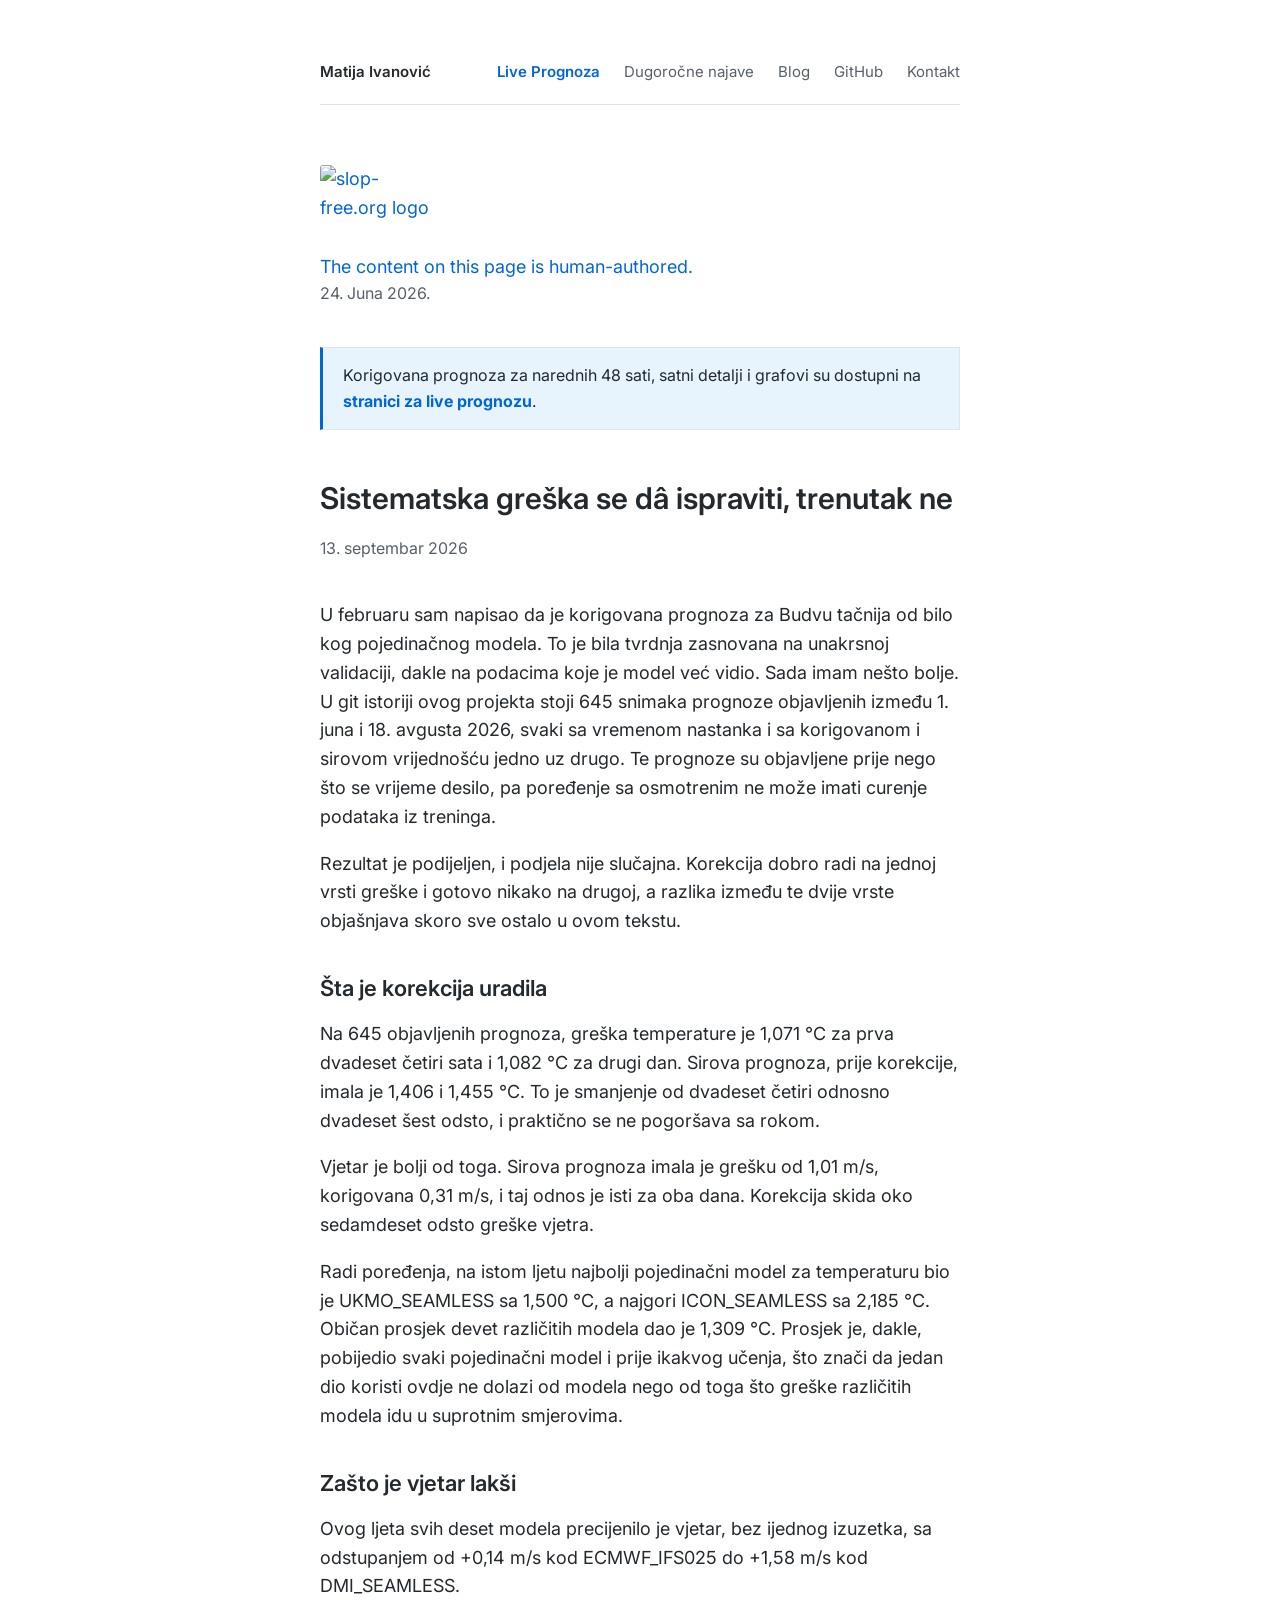
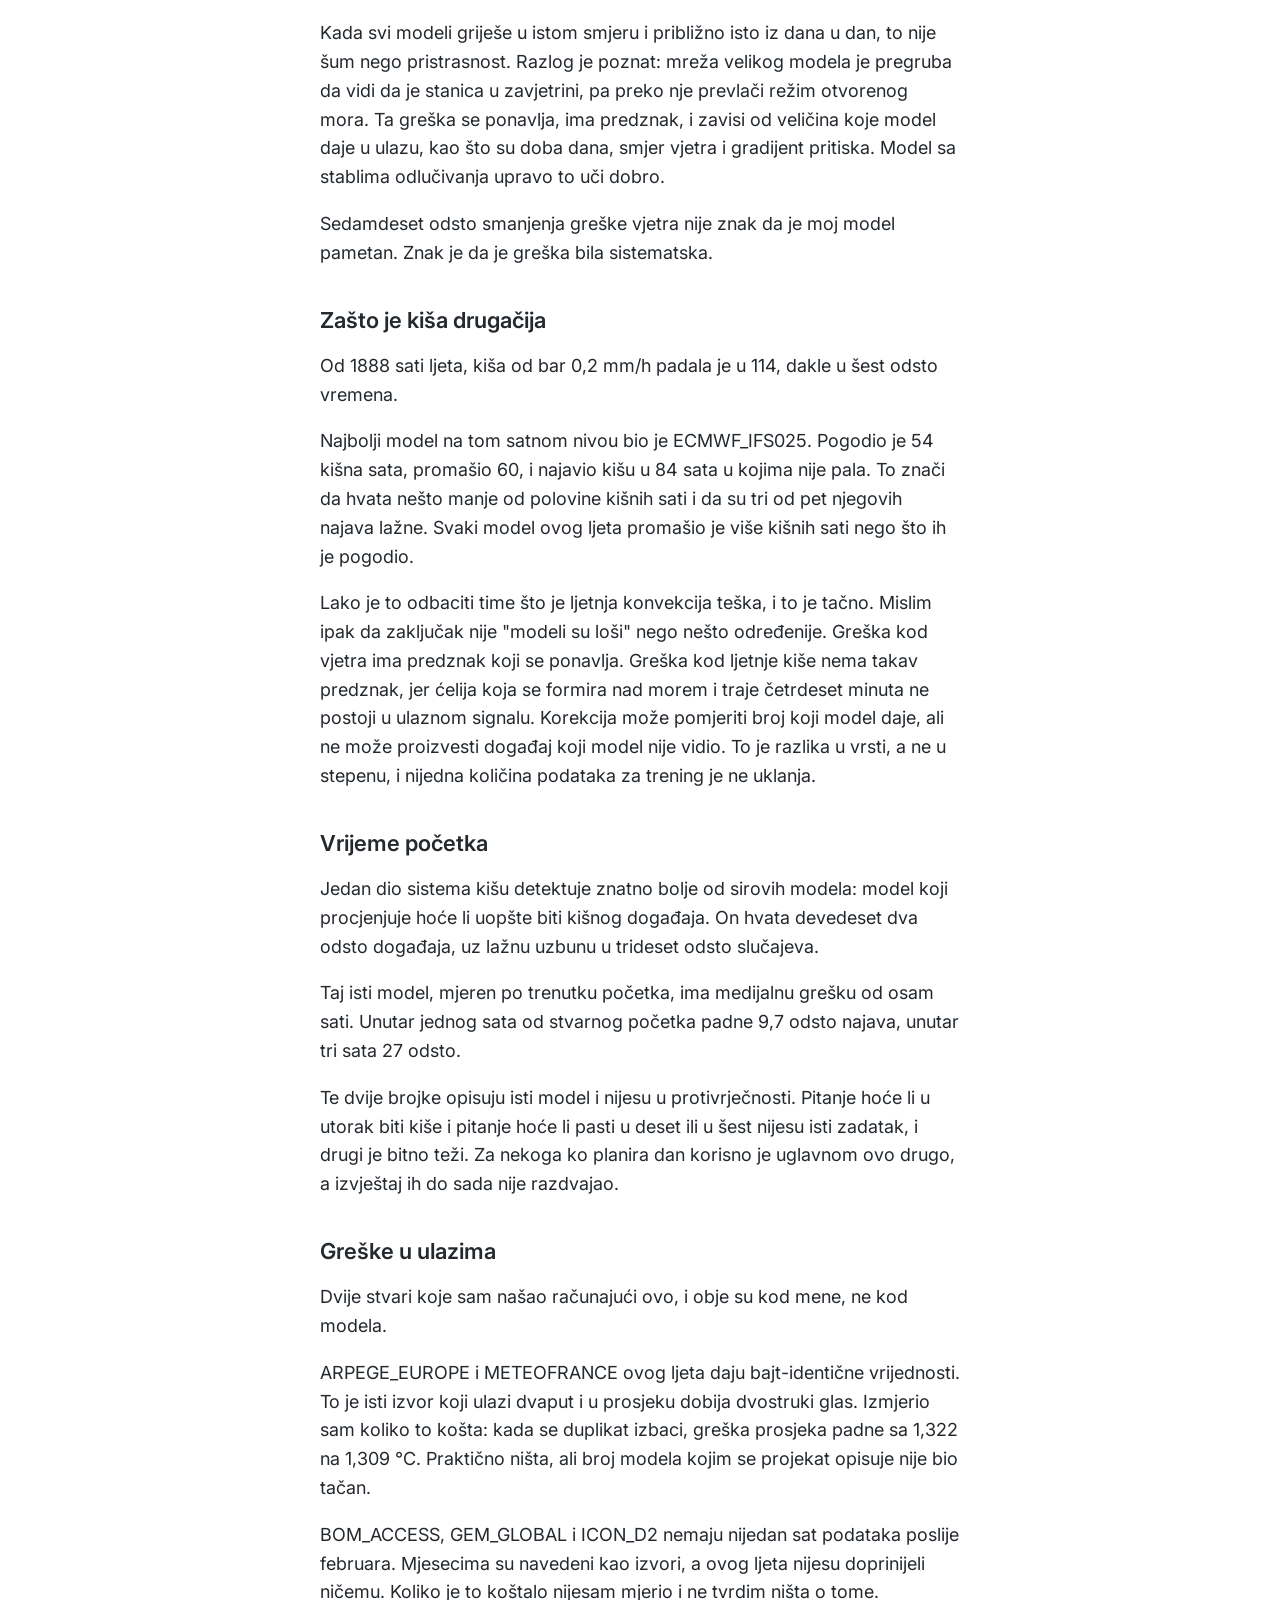
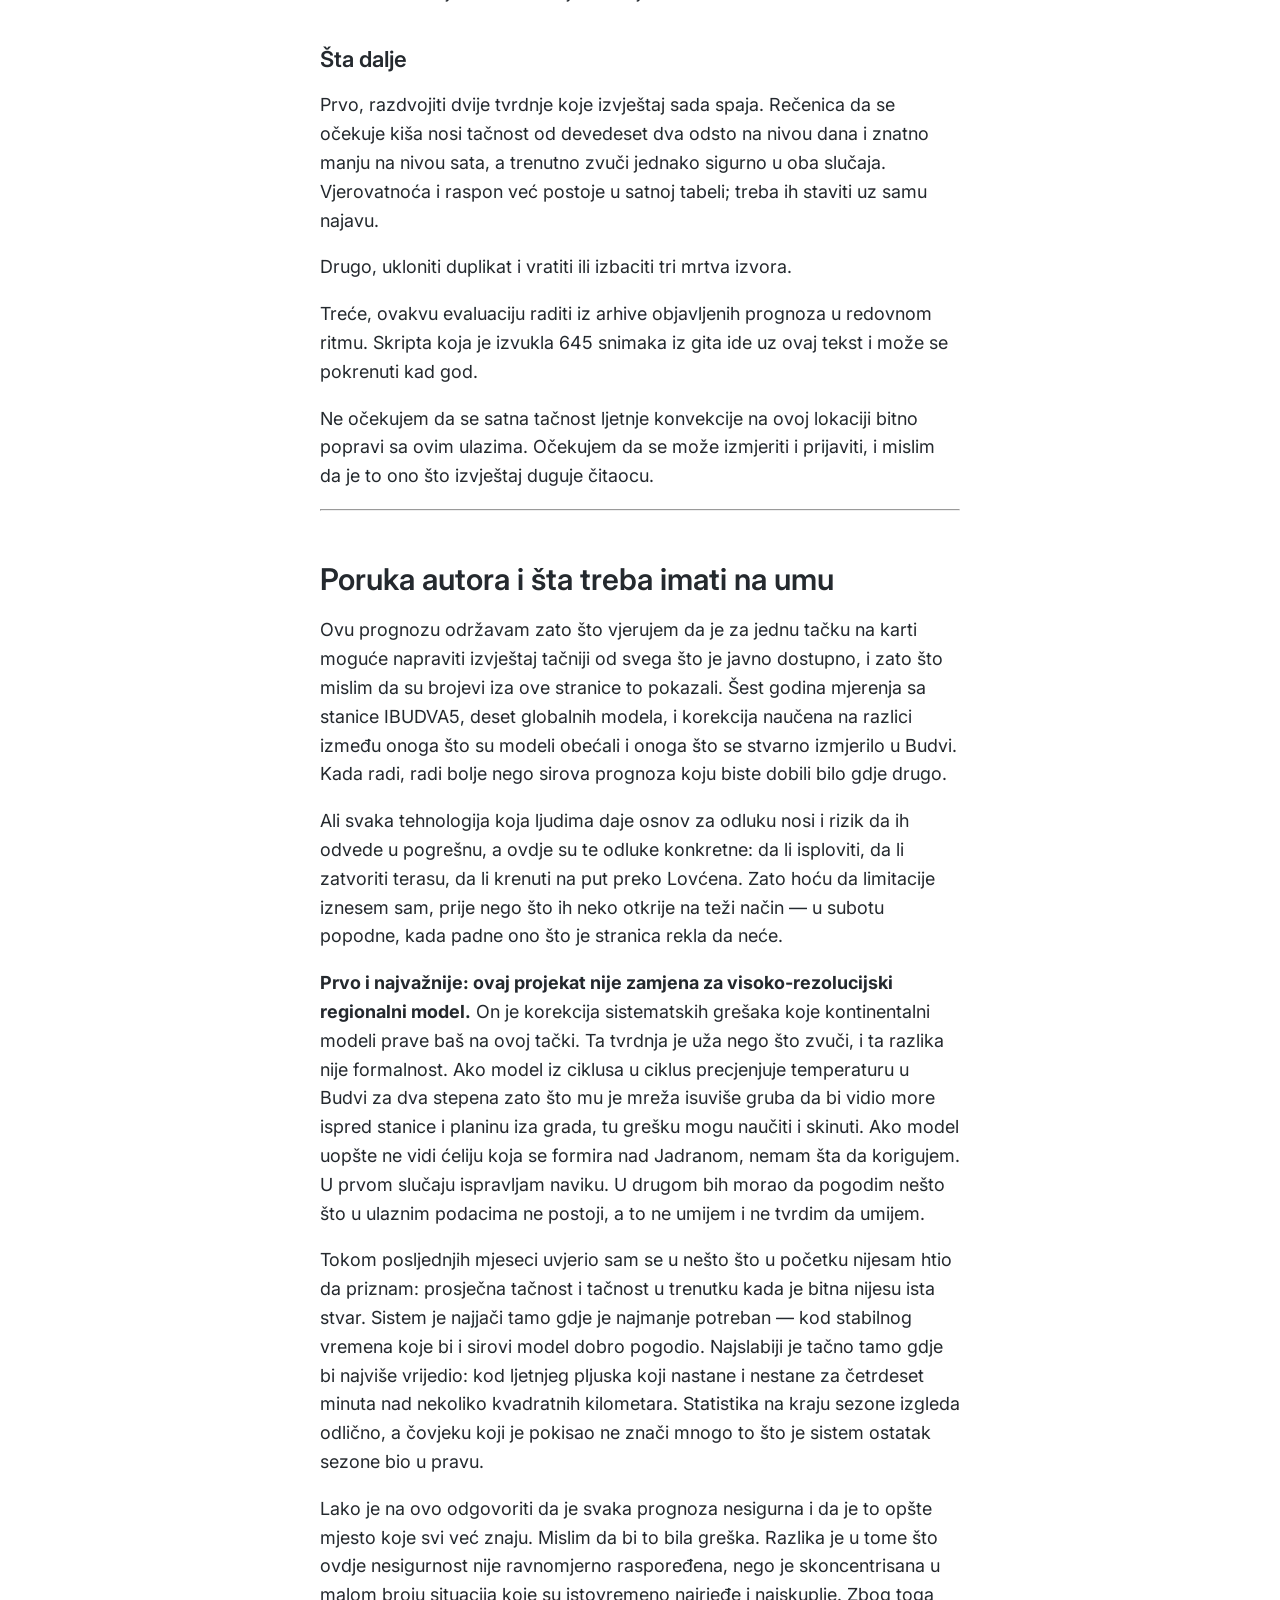
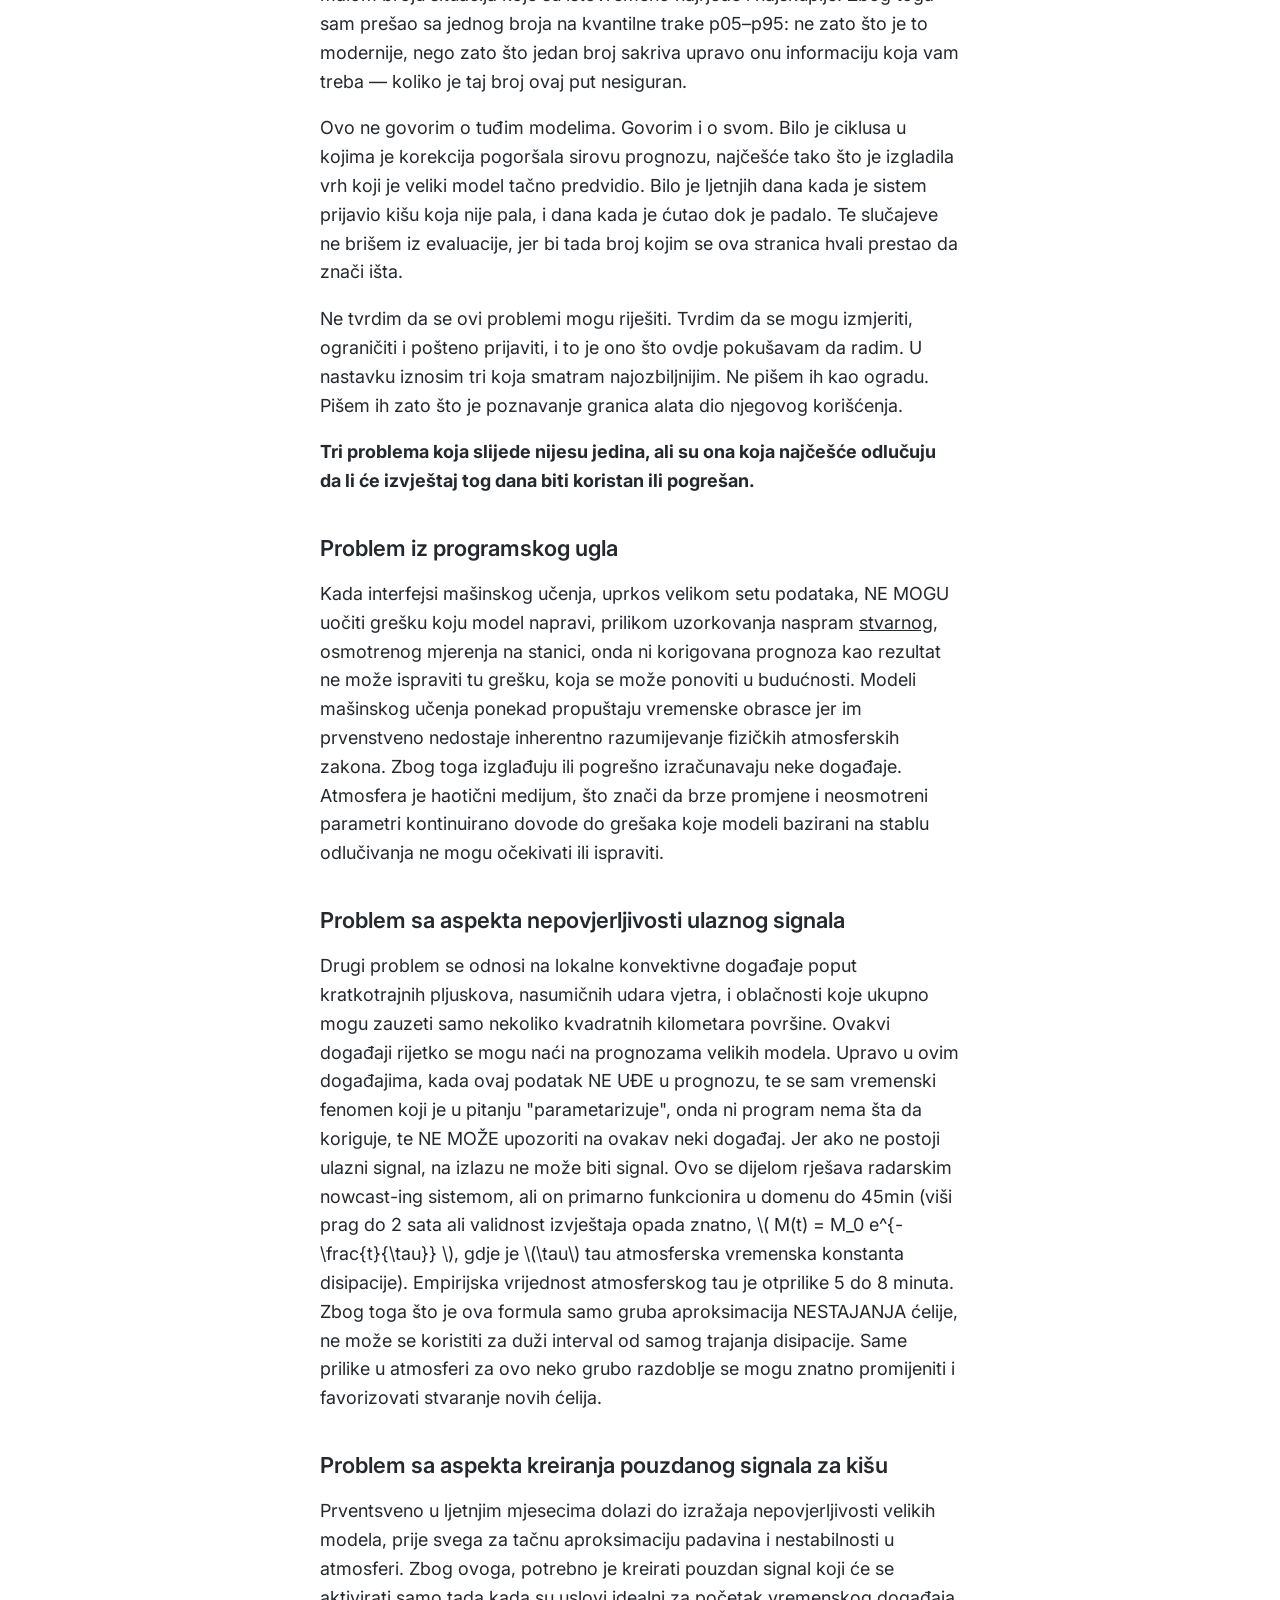
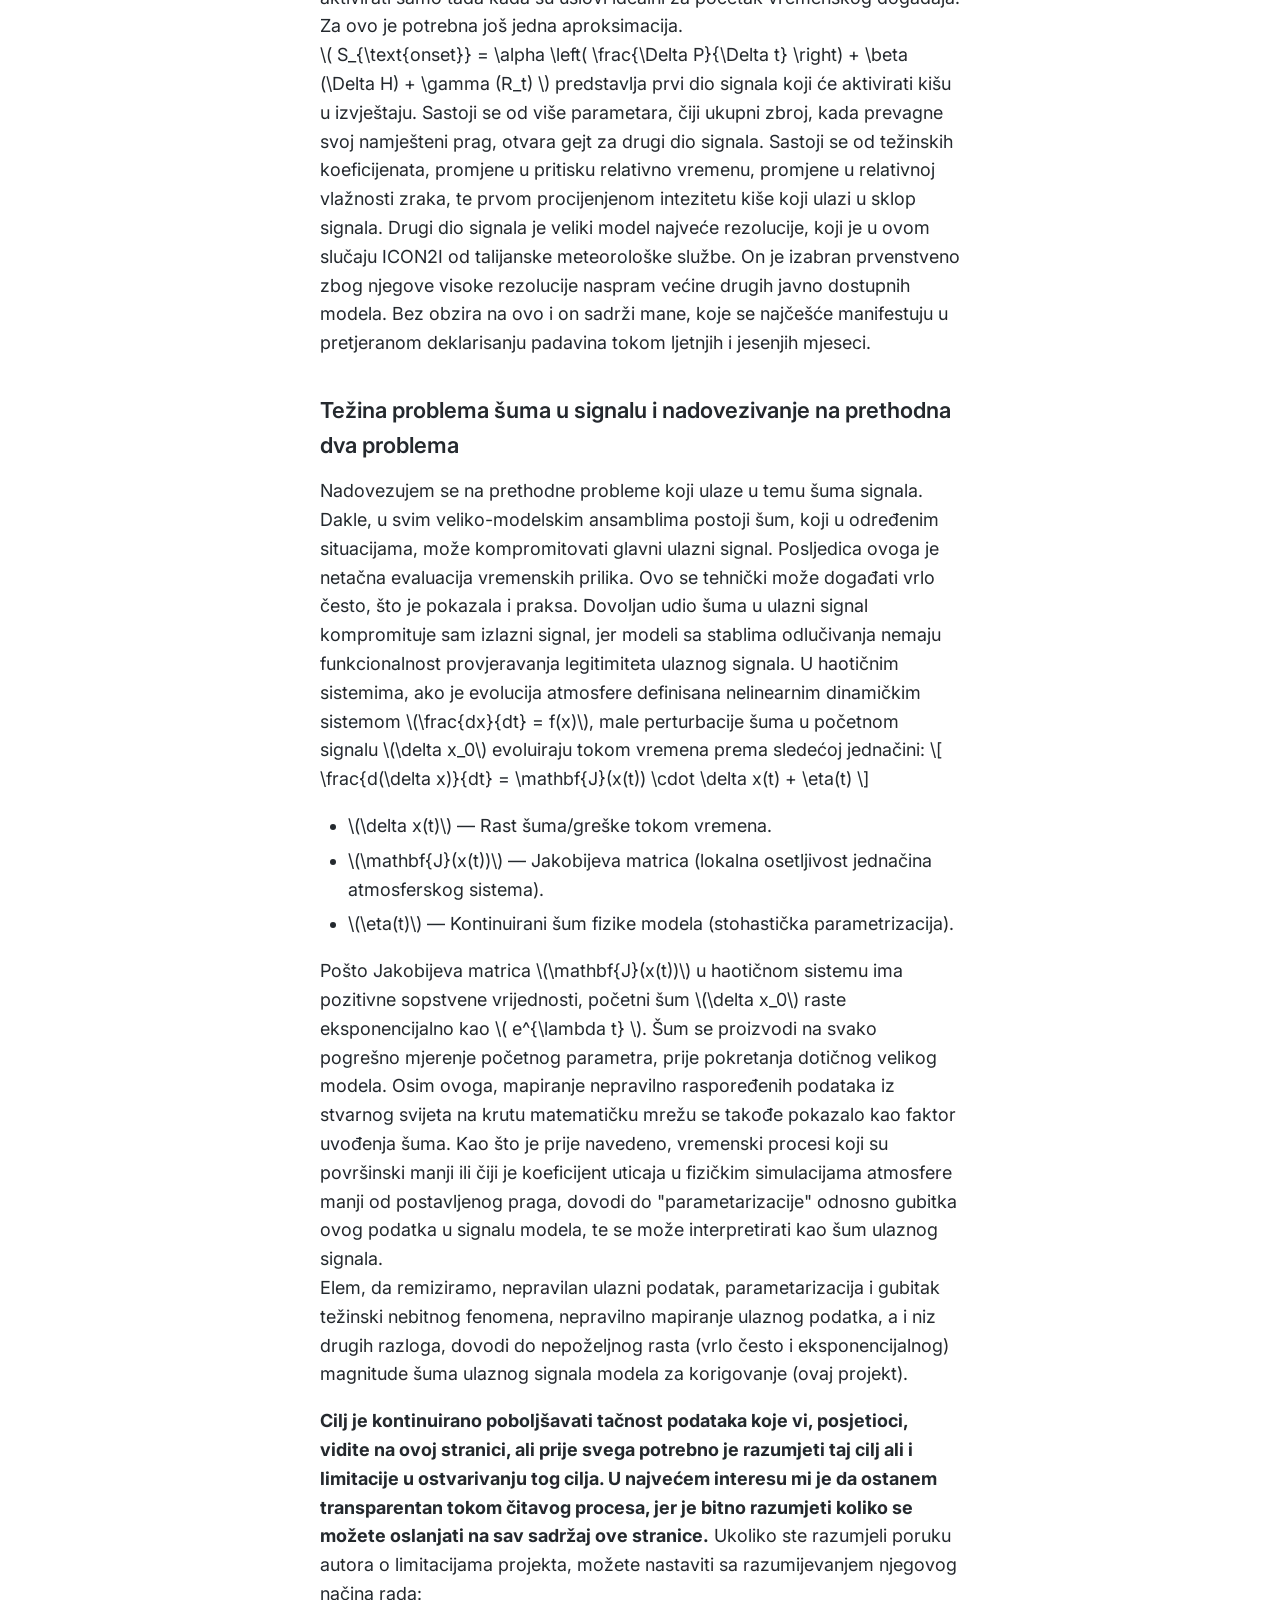
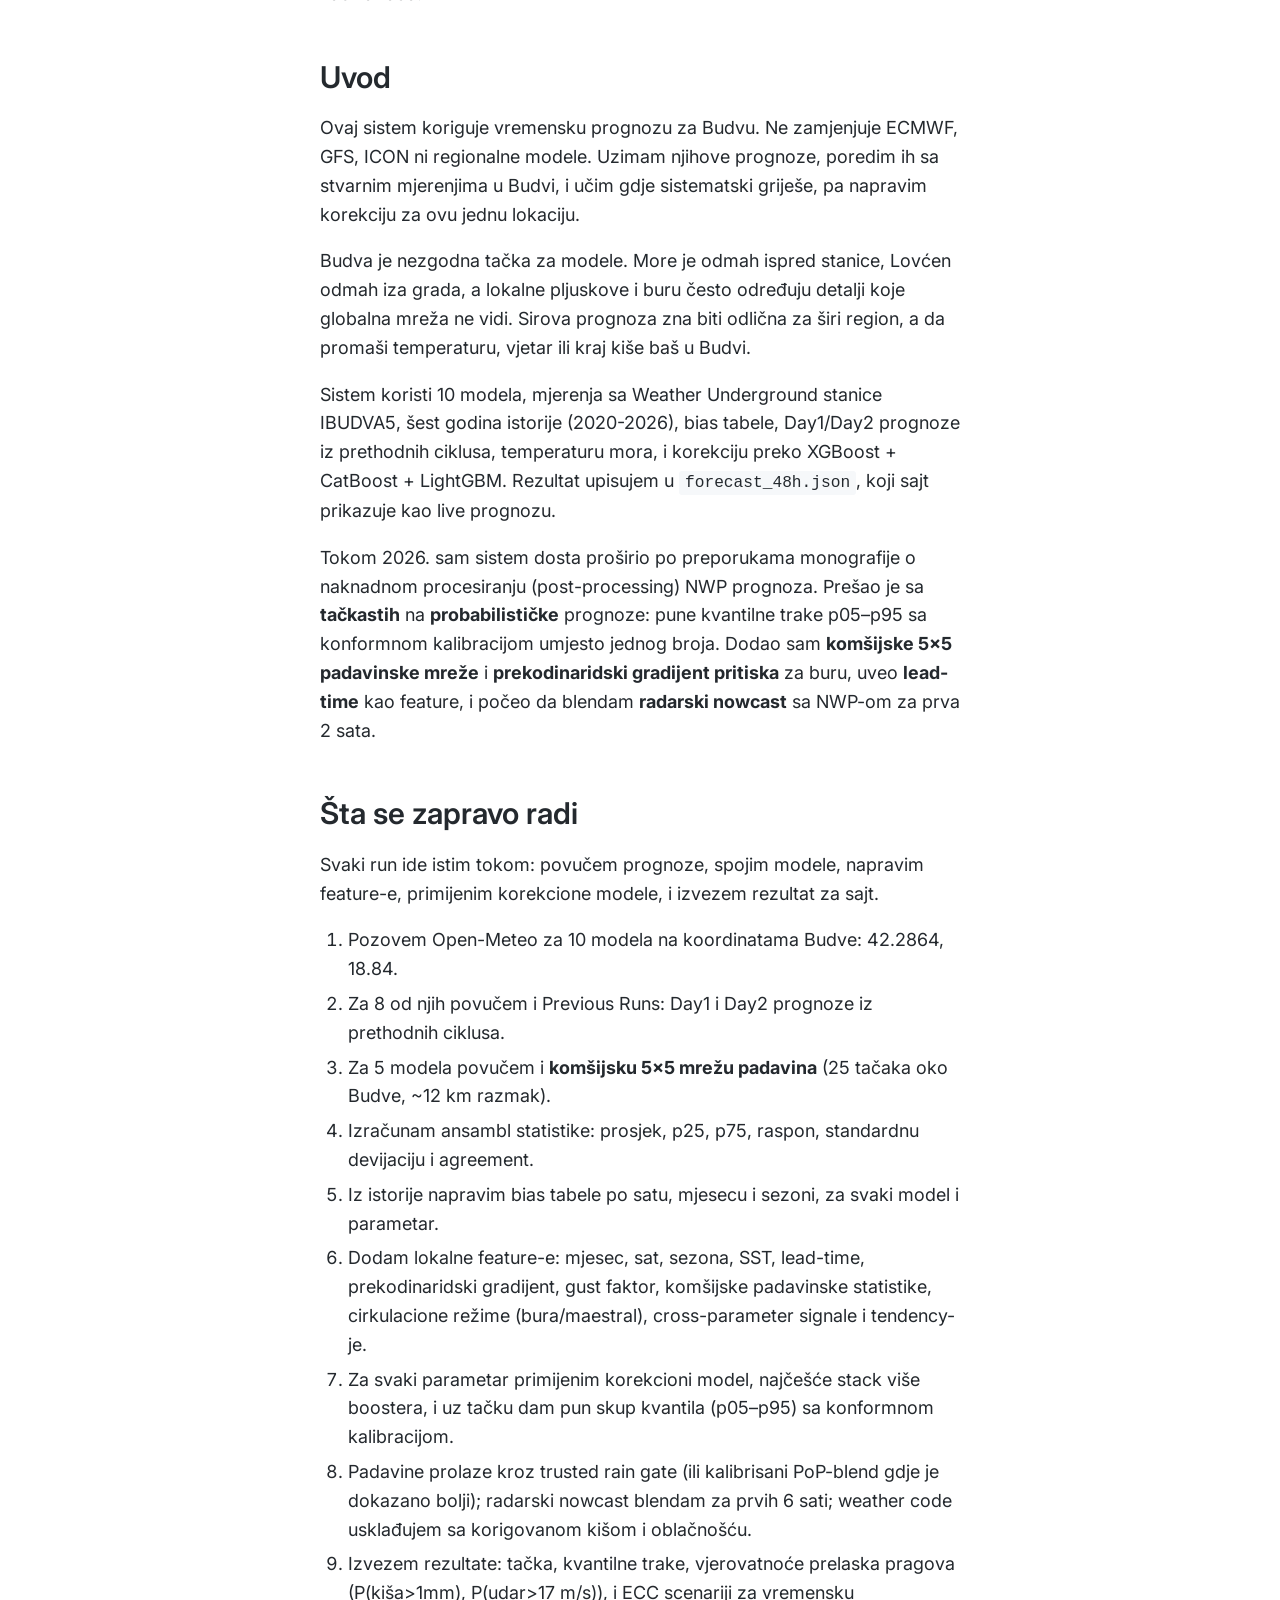
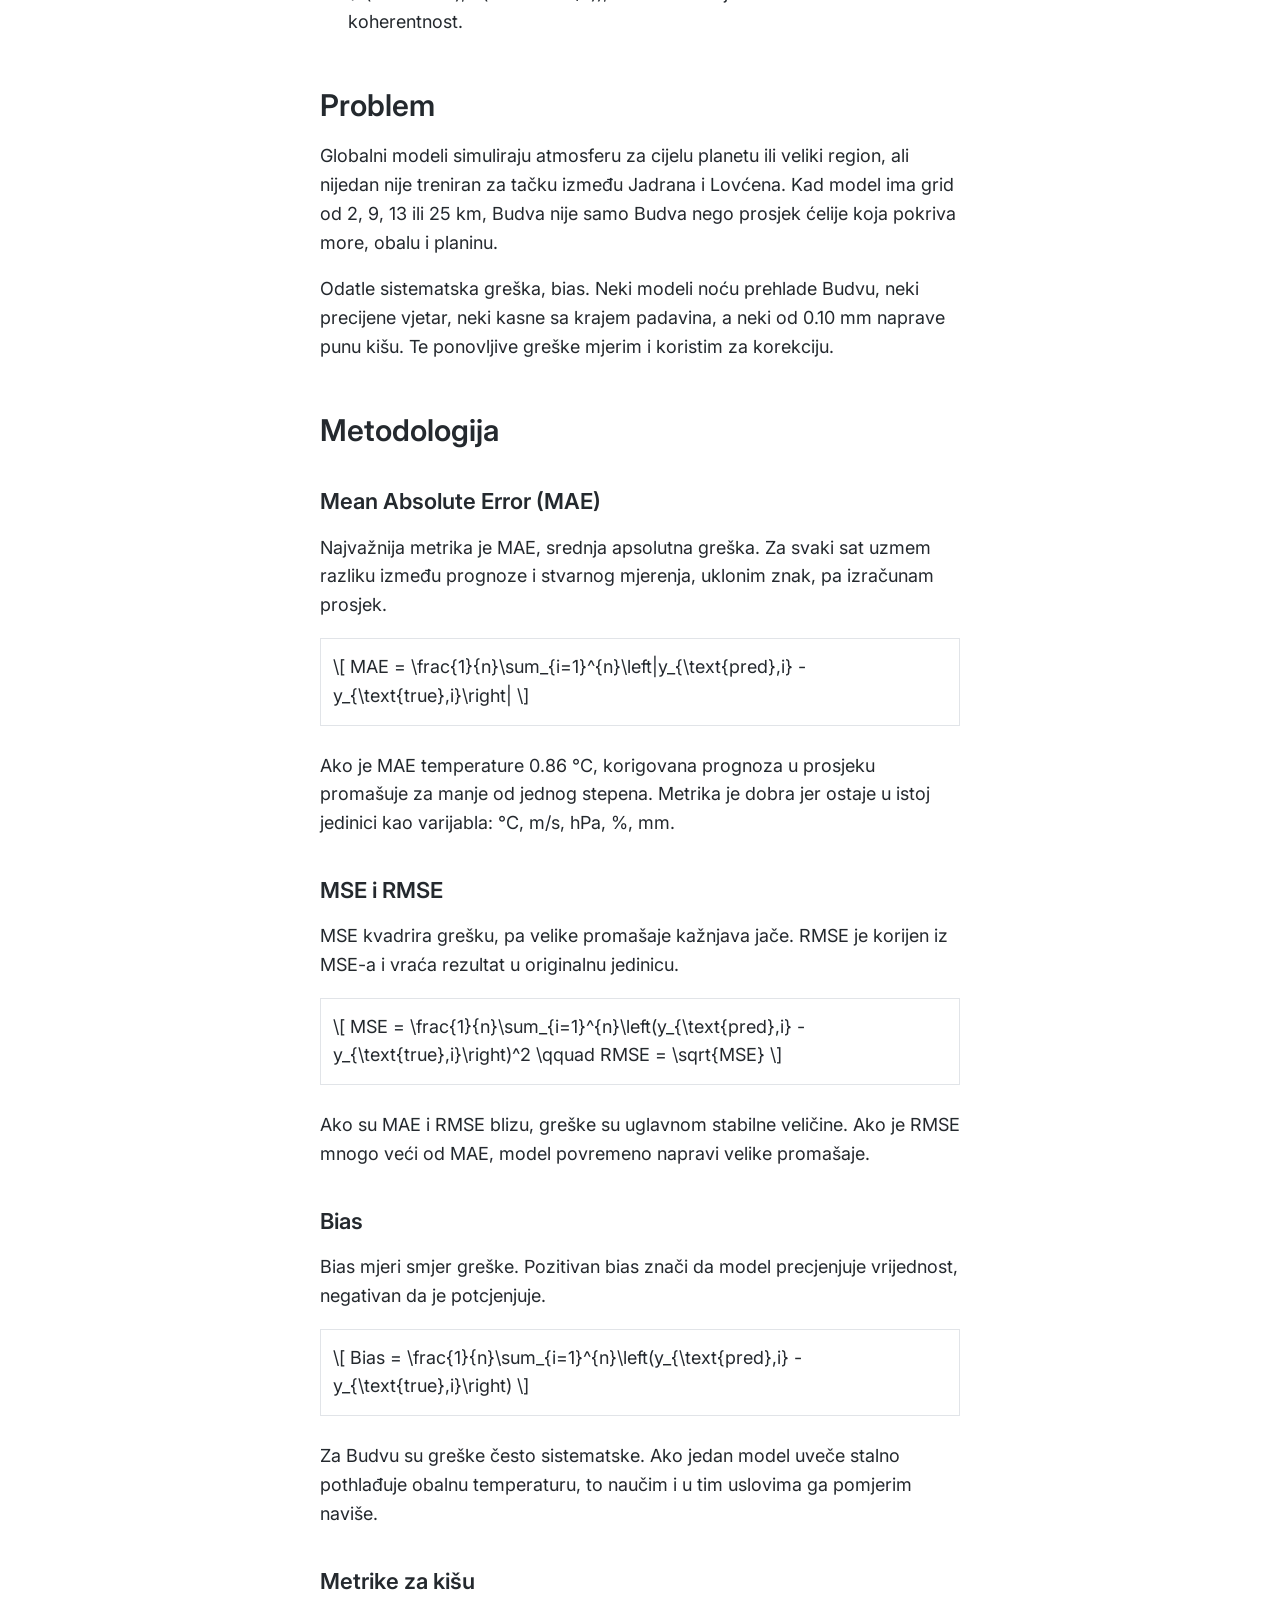
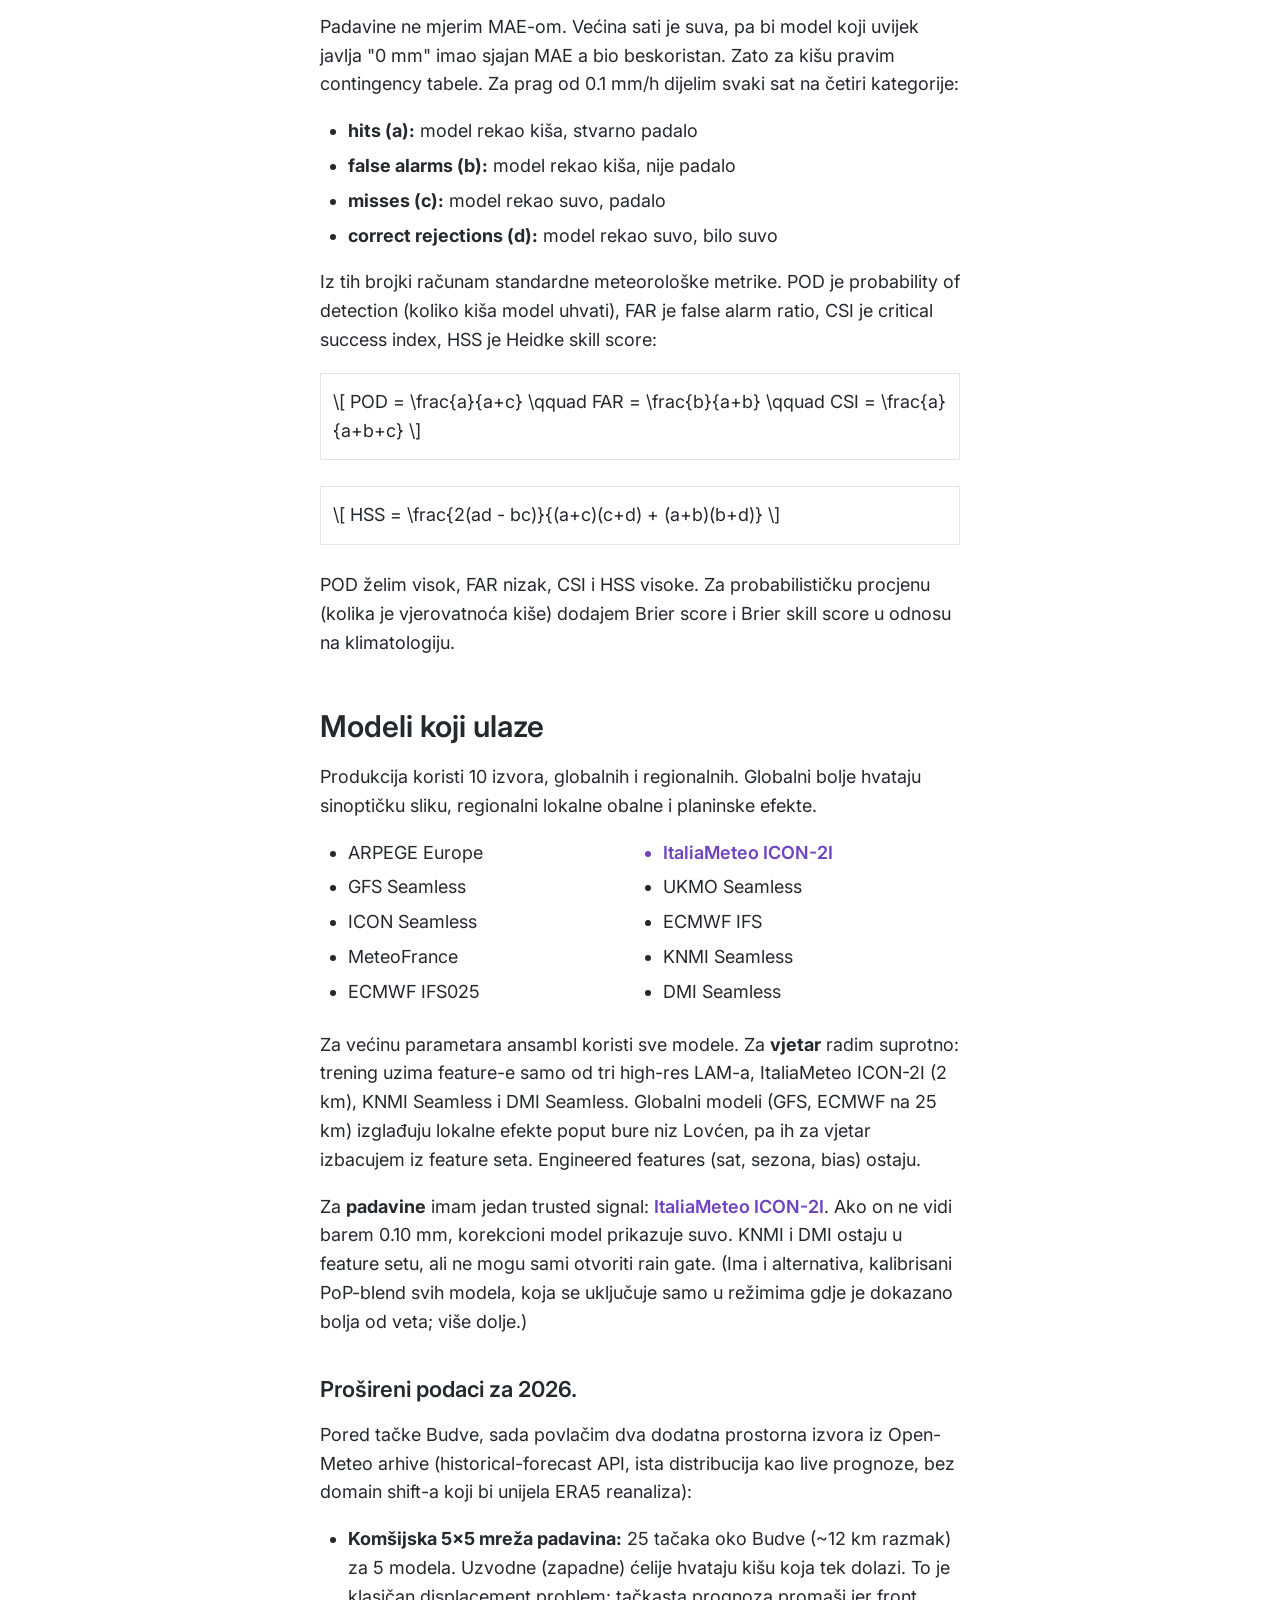
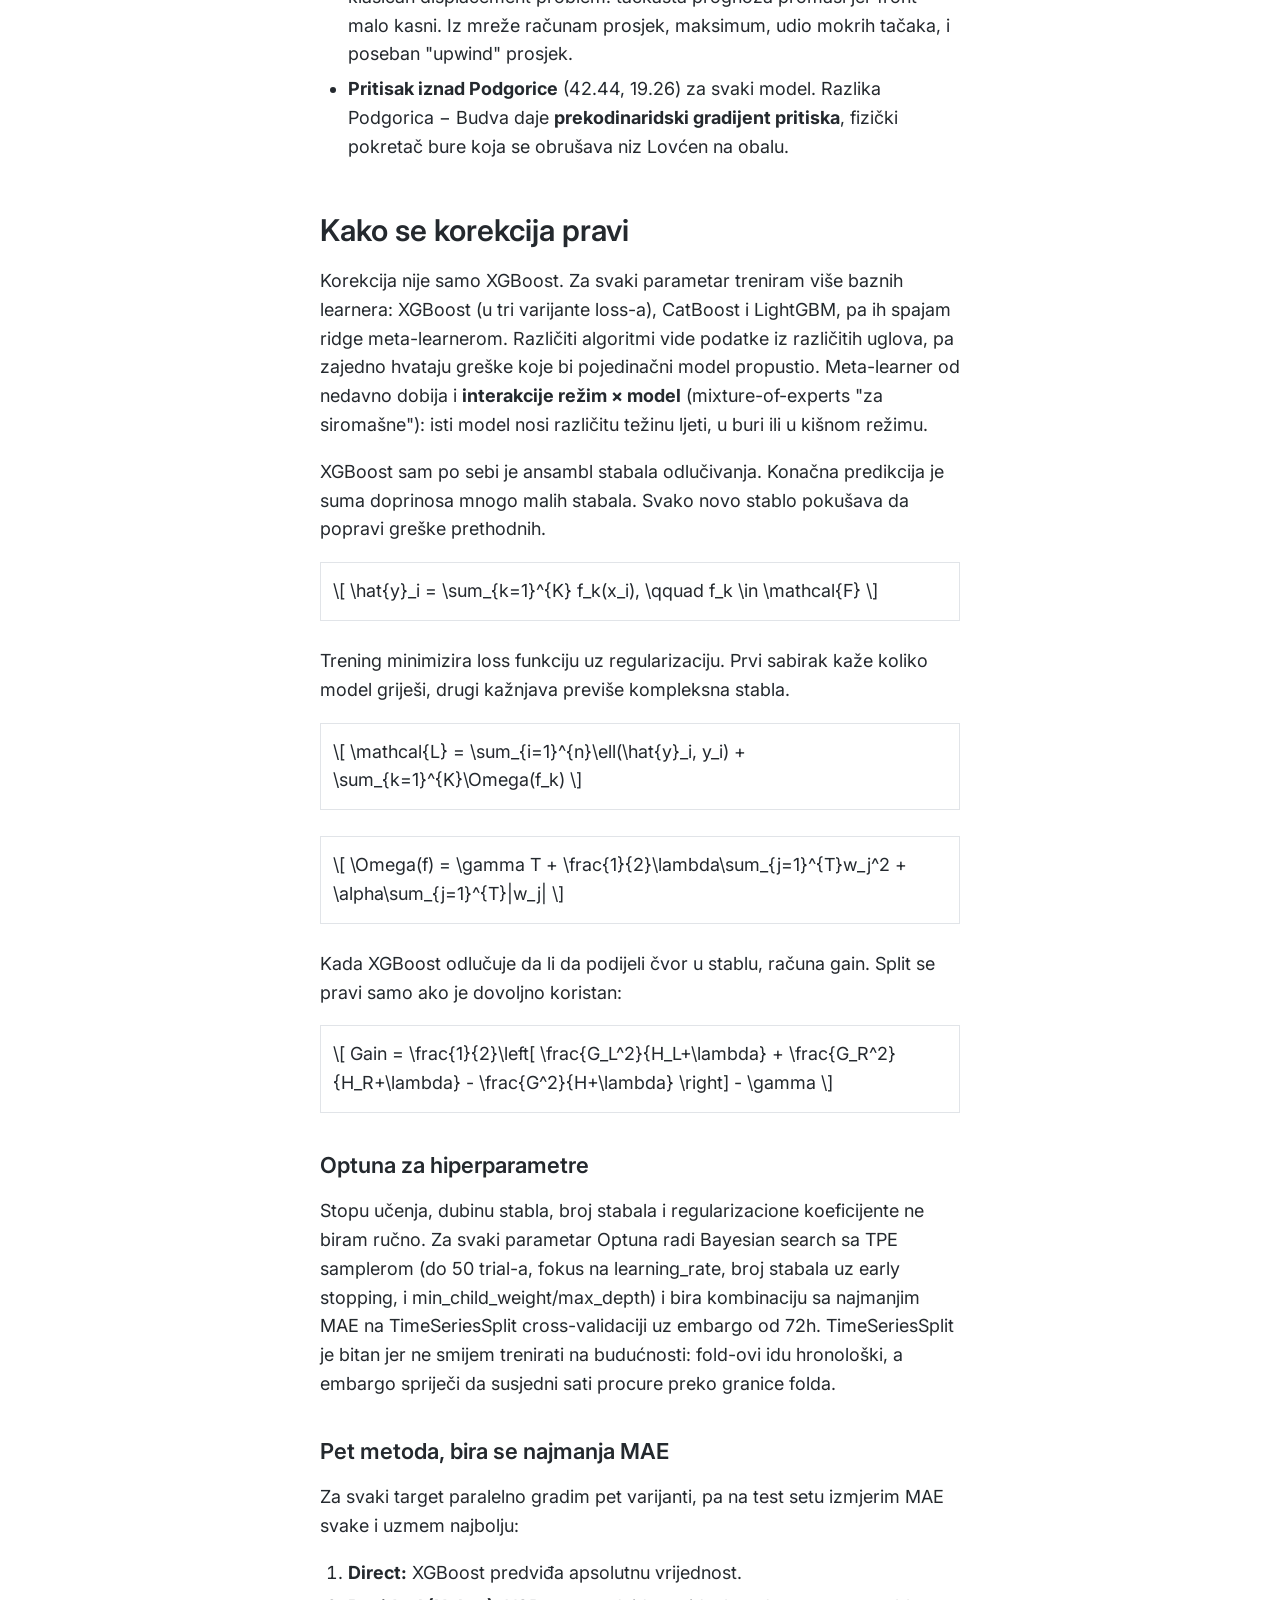
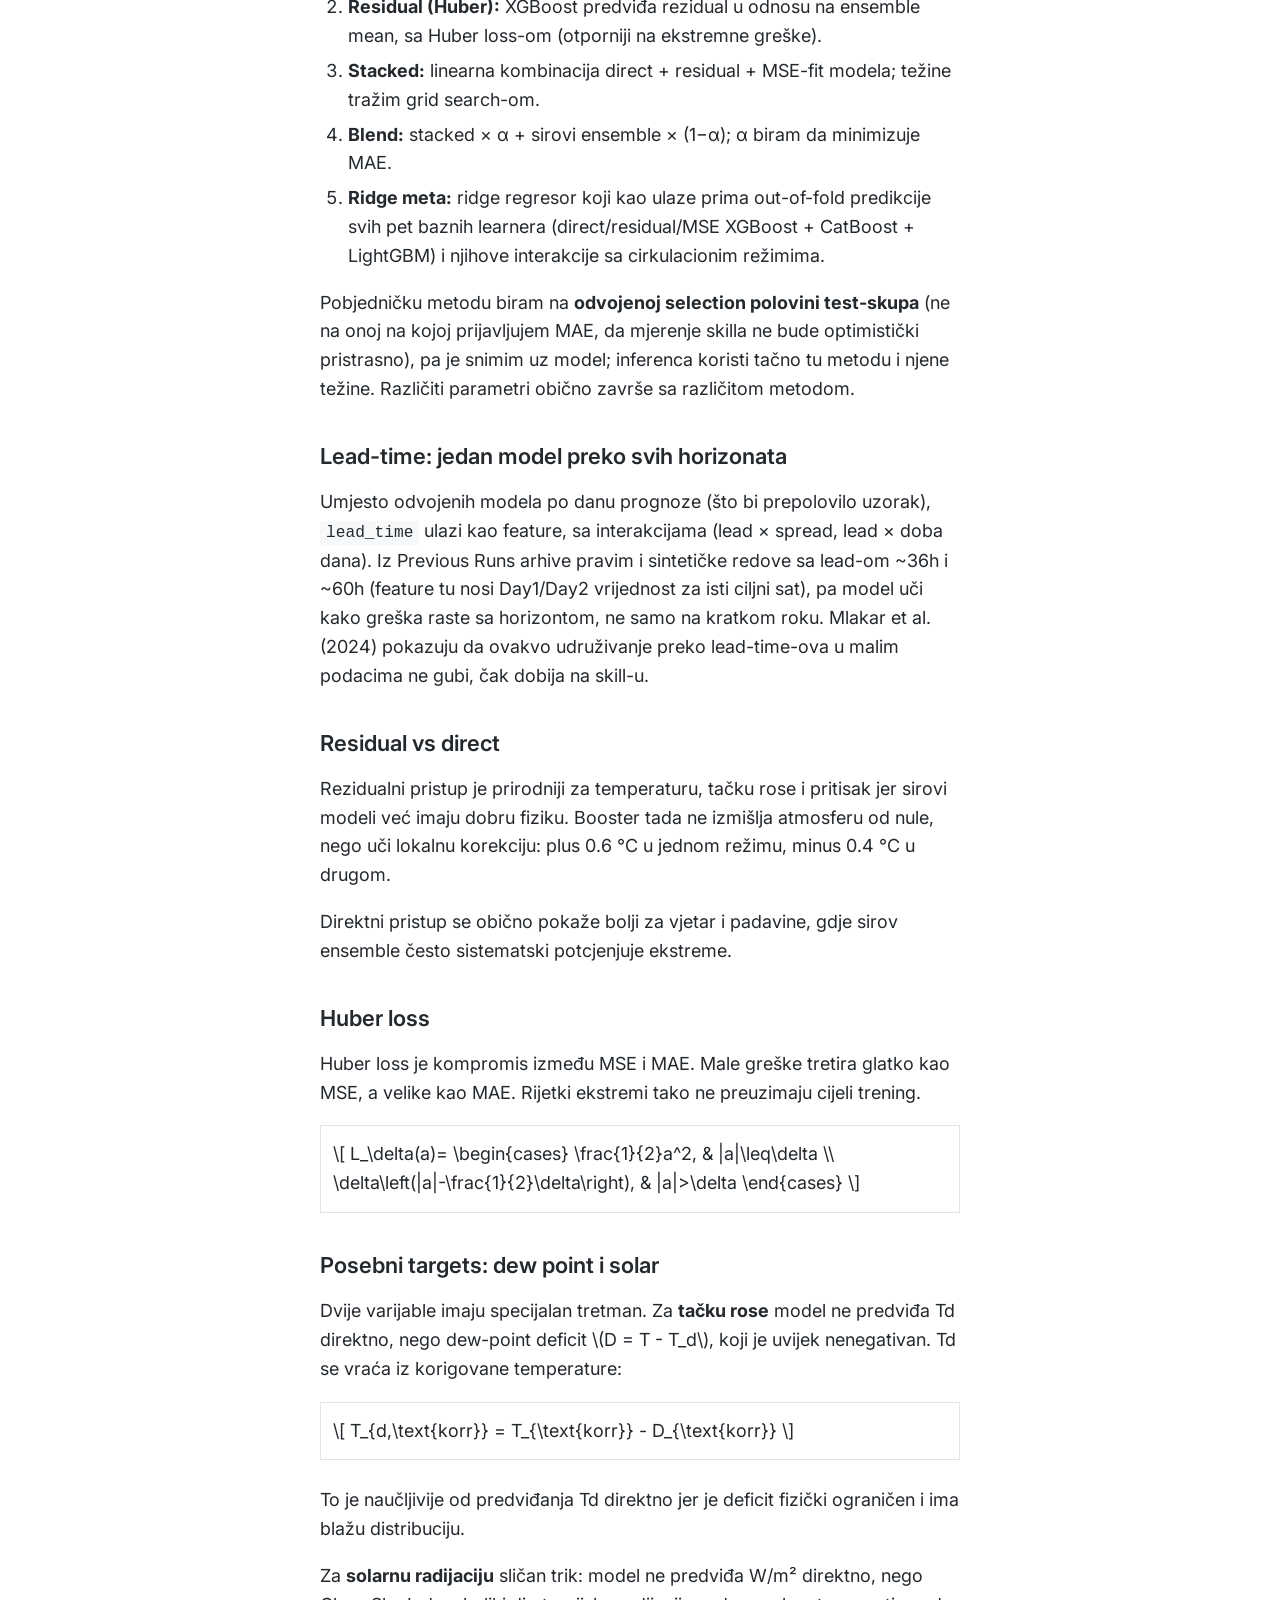
==== commit 8c86c2bf: "Isti brojevi, bez kićenja Prethodna verzija je pisala naslove koji komentarišu ('ovdje sistem ne zas" ====
--- a/docs/index.html
+++ b/docs/index.html
@@ -330,34 +330,35 @@
         Korigovana prognoza za narednih 48 sati, satni detalji i grafovi su dostupni na <a href="forecast.html"><strong>stranici za live prognozu</strong></a>.
     </div>
 	
-	<h2 id="evaluacija-ljeto-2026">Ljeto 2026: sistem je znao da će pasti, ali ne i kada</h2>
+	<h2 id="evaluacija-ljeto-2026">Sistematska greška se dâ ispraviti, trenutak ne</h2>
 	<p class="date">13. septembar 2026</p>
-	<p>U februaru sam objavio da je korigovana prognoza za Budvu tačnija od bilo kog pojedinačnog modela. Sada je prošlo ljeto i imam podatke da tu tvrdnju provjerim, pa je objavljujem u cjelini — i ono što je ispalo dobro i ono što nije. Ako stranica traži od ljudi da joj vjeruju, onda mora pokazati i tamo gdje ne zaslužuje povjerenje.</p>
-	<p>Uzorak je 1888 sati, od 1. juna do 18. avgusta 2026, upoređenih sa stanicom IBUDVA5. Uz to sam iz git istorije izvukao 645 prognoza koje je sajt zaista objavio tog ljeta, svaku sa vremenom nastanka, pa se korekcija mjeri na onome što su ljudi stvarno vidjeli prije nego što se vrijeme desilo. Svi brojevi ispod mogu se ponoviti iz istih fajlova.</p>
-	<h3>Temperatura: tu je posao uglavnom obavljen</h3>
-	<p>Najbolji pojedinačni model ovog ljeta bio je UKMO_SEAMLESS, sa srednjom apsolutnom greškom od 1,500 °C. Najgori je bio ICON_SEAMLESS, sa 2,185 °C. Raspon između najboljeg i najgoreg je, dakle, oko sedam desetina stepena.</p>
-	<p>Zanimljivije je nešto drugo. Običan prosjek devet različitih modela dao je grešku od 1,309 °C, sa sistematskim odstupanjem od svega −0,02 °C. Prosjek je pobijedio svaki pojedinačni model, uključujući i najbolji. To nije novost u meteorologiji, ali vrijedi reći naglas: veći dio koristi ovdje ne dolazi od pametnog učenja, nego od toga što greške različitih modela idu u različitim smjerovima i međusobno se poništavaju.</p>
-	<p>Korekcija ide dalje od toga, i ovdje mogu dati broj koji ne traži ogradu. Na 645 prognoza objavljenih tokom ljeta, korigovana temperatura ima grešku od 1,071 °C za prva 24 sata i 1,082 °C za drugi dan, naspram 1,406 i 1,455 °C koliko je imala sirova prognoza prije korekcije. To je smanjenje greške od 24 odnosno 26 odsto. Pošto su te prognoze objavljene prije nego što se vrijeme desilo, tu nema curenja podataka iz treninga.</p>
-	<h3>Vjetar: greška koja se dâ ispraviti</h3>
-	<p>Ovdje je nalaz neobično čist. Svaki model ovog ljeta precijenio je vjetar. Svaki, bez ijednog izuzetka, sa sistematskim odstupanjem od +0,14 m/s kod ECMWF_IFS025 do +1,58 m/s kod DMI_SEAMLESS.</p>
-	<p>Kada svaki model griješi u istom smjeru, to nije šum nego navika, a navika je upravo ono što korekcija dobro uklanja. Modeli ne vide da je stanica u zavjetrini, pa preko nje prevlače vjetar otvorenog mora.</p>
-	<p>Ovdje je dobitak najveći u cijelom sistemu. Na istih 645 objavljenih prognoza, greška vjetra pala je sa 1,01 m/s na 0,31 m/s, i to podjednako za prvi i za drugi dan. Korekcija skida oko 69 odsto greške. Vjetar je time najpouzdaniji dio ovog izvještaja, i to je nalaz koji me je najviše ohrabrio.</p>
-	<h3>Kiša: ovdje sistem ne zaslužuje povjerenje koje mu se ukazuje</h3>
-	<p>Od 1888 sati, kiša jačine bar 0,2 mm/h padala je u 114 sati — šest odsto ljeta. Evo kako su modeli prošli na tom satnom nivou.</p>
-	<p>Najbolji je bio ECMWF_IFS025: pogodio je 54 od 114 kišnih sati, promašio 60, i najavio kišu koja nije pala u 84 sata. To znači da hvata nešto manje od polovine kišnih sati, a da je tri od pet njegovih najava kiše lažna uzbuna. To je najbolji rezultat u grupi. Ostali su lošiji, a svaki model ovog ljeta promašio je više kišnih sati nego što ih je pogodio.</p>
-	<p>Lako je ovo odbaciti rečenicom da je ljetnja konvekcija teška i da to svi znaju. Mislim da bi to bila greška, iz dva razloga. Prvi je što korisnik ne čita brojeve nego rečenicu "očekuje se kiša", i nema načina da sazna da iza te rečenice stoji tačnost bliža bacanju novčića. Drugi je što ja te brojeve imam, a do sada ih nijesam pokazao.</p>
-	<h3>Ono što sam zapravo naučio ovog ljeta</h3>
-	<p>Postoji dio sistema koji kišu detektuje znatno bolje: model koji procjenjuje hoće li uopšte biti kišnog događaja. On hvata 92 odsto događaja, sa lažnom uzbunom u 30 odsto slučajeva. Po tome je daleko ispred svakog sirovog modela.</p>
-	<p>Ali kada sam pogledao koliko dobro pogađa trenutak početka, slika se promijenila. Medijalna greška je osam sati. Unutar jednog sata od stvarnog početka padne 9,7 odsto najava; unutar tri sata, 27 odsto.</p>
-	<p>Tako da, sasvim konkretno: sistem zna da će u utorak pasti, i u tome je pouzdan. Ne zna da li će pasti u deset ujutro ili u šest uveče, i tu nije pouzdan. Ta razlika je za nekoga ko planira dan cijela razlika, a stranica je do sada nije jasno saopštavala.</p>
-	<h3>Dvije stvari koje sam našao o svojim podacima</h3>
-	<p>Dok sam ovo računao, naišao sam na dvije greške koje nisu u modelima nego kod mene.</p>
-	<p>Prva: ARPEGE_EUROPE i METEOFRANCE ovog ljeta daju bajt-identične vrijednosti. To je isti model koji ulazi dva puta i time dobija dvostruki glas u prosjeku. Drugim riječima, ansambl nije imao deset nezavisnih mišljenja nego devet, od kojih se jedno računalo dvaput.</p>
-	<p>Druga: tri modela — BOM_ACCESS, GEM_GLOBAL i ICON_D2 — nijesu imali nijedan sat podataka poslije februara. Mjesecima su navedeni kao izvori, a nijesu doprinijeli ničemu.</p>
-	<p>Prvu sam izmjerio. Kada se duplikat izbaci, greška prosjeka padne sa 1,322 na 1,309 °C — dakle trinaest hiljaditih stepena, što ne mijenja ništa u praksi. Drugu nijesam mjerio i ne tvrdim ništa o njenom uticaju. Navodim ih zato što je broj modela jedna od stvari kojima se ovaj projekat hvali, a taj broj nije bio tačan.</p>
+	<p>U februaru sam napisao da je korigovana prognoza za Budvu tačnija od bilo kog pojedinačnog modela. To je bila tvrdnja zasnovana na unakrsnoj validaciji, dakle na podacima koje je model već vidio. Sada imam nešto bolje. U git istoriji ovog projekta stoji 645 snimaka prognoze objavljenih između 1. juna i 18. avgusta 2026, svaki sa vremenom nastanka i sa korigovanom i sirovom vrijednošću jedno uz drugo. Te prognoze su objavljene prije nego što se vrijeme desilo, pa poređenje sa osmotrenim ne može imati curenje podataka iz treninga.</p>
+	<p>Rezultat je podijeljen, i podjela nije slučajna. Korekcija dobro radi na jednoj vrsti greške i gotovo nikako na drugoj, a razlika između te dvije vrste objašnjava skoro sve ostalo u ovom tekstu.</p>
+	<h3>Šta je korekcija uradila</h3>
+	<p>Na 645 objavljenih prognoza, greška temperature je 1,071 °C za prva dvadeset četiri sata i 1,082 °C za drugi dan. Sirova prognoza, prije korekcije, imala je 1,406 i 1,455 °C. To je smanjenje od dvadeset četiri odnosno dvadeset šest odsto, i praktično se ne pogoršava sa rokom.</p>
+	<p>Vjetar je bolji od toga. Sirova prognoza imala je grešku od 1,01 m/s, korigovana 0,31 m/s, i taj odnos je isti za oba dana. Korekcija skida oko sedamdeset odsto greške vjetra.</p>
+	<p>Radi poređenja, na istom ljetu najbolji pojedinačni model za temperaturu bio je UKMO_SEAMLESS sa 1,500 °C, a najgori ICON_SEAMLESS sa 2,185 °C. Običan prosjek devet različitih modela dao je 1,309 °C. Prosjek je, dakle, pobijedio svaki pojedinačni model i prije ikakvog učenja, što znači da jedan dio koristi ovdje ne dolazi od modela nego od toga što greške različitih modela idu u suprotnim smjerovima.</p>
+	<h3>Zašto je vjetar lakši</h3>
+	<p>Ovog ljeta svih deset modela precijenilo je vjetar, bez ijednog izuzetka, sa odstupanjem od +0,14 m/s kod ECMWF_IFS025 do +1,58 m/s kod DMI_SEAMLESS.</p>
+	<p>Kada svi modeli griješe u istom smjeru i približno isto iz dana u dan, to nije šum nego pristrasnost. Razlog je poznat: mreža velikog modela je pregruba da vidi da je stanica u zavjetrini, pa preko nje prevlači režim otvorenog mora. Ta greška se ponavlja, ima predznak, i zavisi od veličina koje model daje u ulazu, kao što su doba dana, smjer vjetra i gradijent pritiska. Model sa stablima odlučivanja upravo to uči dobro.</p>
+	<p>Sedamdeset odsto smanjenja greške vjetra nije znak da je moj model pametan. Znak je da je greška bila sistematska.</p>
+	<h3>Zašto je kiša drugačija</h3>
+	<p>Od 1888 sati ljeta, kiša od bar 0,2 mm/h padala je u 114, dakle u šest odsto vremena.</p>
+	<p>Najbolji model na tom satnom nivou bio je ECMWF_IFS025. Pogodio je 54 kišna sata, promašio 60, i najavio kišu u 84 sata u kojima nije pala. To znači da hvata nešto manje od polovine kišnih sati i da su tri od pet njegovih najava lažne. Svaki model ovog ljeta promašio je više kišnih sati nego što ih je pogodio.</p>
+	<p>Lako je to odbaciti time što je ljetnja konvekcija teška, i to je tačno. Mislim ipak da zaključak nije "modeli su loši" nego nešto određenije. Greška kod vjetra ima predznak koji se ponavlja. Greška kod ljetnje kiše nema takav predznak, jer ćelija koja se formira nad morem i traje četrdeset minuta ne postoji u ulaznom signalu. Korekcija može pomjeriti broj koji model daje, ali ne može proizvesti događaj koji model nije vidio. To je razlika u vrsti, a ne u stepenu, i nijedna količina podataka za trening je ne uklanja.</p>
+	<h3>Vrijeme početka</h3>
+	<p>Jedan dio sistema kišu detektuje znatno bolje od sirovih modela: model koji procjenjuje hoće li uopšte biti kišnog događaja. On hvata devedeset dva odsto događaja, uz lažnu uzbunu u trideset odsto slučajeva.</p>
+	<p>Taj isti model, mjeren po trenutku početka, ima medijalnu grešku od osam sati. Unutar jednog sata od stvarnog početka padne 9,7 odsto najava, unutar tri sata 27 odsto.</p>
+	<p>Te dvije brojke opisuju isti model i nijesu u protivrječnosti. Pitanje hoće li u utorak biti kiše i pitanje hoće li pasti u deset ili u šest nijesu isti zadatak, i drugi je bitno teži. Za nekoga ko planira dan korisno je uglavnom ovo drugo, a izvještaj ih do sada nije razdvajao.</p>
+	<h3>Greške u ulazima</h3>
+	<p>Dvije stvari koje sam našao računajući ovo, i obje su kod mene, ne kod modela.</p>
+	<p>ARPEGE_EUROPE i METEOFRANCE ovog ljeta daju bajt-identične vrijednosti. To je isti izvor koji ulazi dvaput i u prosjeku dobija dvostruki glas. Izmjerio sam koliko to košta: kada se duplikat izbaci, greška prosjeka padne sa 1,322 na 1,309 °C. Praktično ništa, ali broj modela kojim se projekat opisuje nije bio tačan.</p>
+	<p>BOM_ACCESS, GEM_GLOBAL i ICON_D2 nemaju nijedan sat podataka poslije februara. Mjesecima su navedeni kao izvori, a ovog ljeta nijesu doprinijeli ničemu. Koliko je to koštalo nijesam mjerio i ne tvrdim ništa o tome.</p>
 	<h3>Šta dalje</h3>
-	<p>Tri stvari, po redu važnosti. Prestati saopštavati kišu rečenicom koja zvuči jednako sigurno bez obzira na to koliko je sigurna — kada je satna tačnost ovakva, to mora stajati uz najavu, a ne u posebnom tekstu koji niko ne otvori. Ukloniti duplikat i vratiti ili izbaciti tri mrtva izvora. I raditi ovakvu evaluaciju iz arhive objavljenih prognoza redovno, a ne jednom na kraju sezone; podaci su cijelo vrijeme bili u git istoriji, samo ih nijesam gledao.</p>
-	<p>Ne mislim da se satna tačnost ljetnje konvekcije može riješiti na ovoj lokaciji sa ovim ulazima. Mislim da se može izmjeriti i pošteno prijaviti, i da je to razlika između alata i prognoze na koju slegnete ramenima.</p>
+	<p>Prvo, razdvojiti dvije tvrdnje koje izvještaj sada spaja. Rečenica da se očekuje kiša nosi tačnost od devedeset dva odsto na nivou dana i znatno manju na nivou sata, a trenutno zvuči jednako sigurno u oba slučaja. Vjerovatnoća i raspon već postoje u satnoj tabeli; treba ih staviti uz samu najavu.</p>
+	<p>Drugo, ukloniti duplikat i vratiti ili izbaciti tri mrtva izvora.</p>
+	<p>Treće, ovakvu evaluaciju raditi iz arhive objavljenih prognoza u redovnom ritmu. Skripta koja je izvukla 645 snimaka iz gita ide uz ovaj tekst i može se pokrenuti kad god.</p>
+	<p>Ne očekujem da se satna tačnost ljetnje konvekcije na ovoj lokaciji bitno popravi sa ovim ulazima. Očekujem da se može izmjeriti i prijaviti, i mislim da je to ono što izvještaj duguje čitaocu.</p>
 
 	<hr>
 
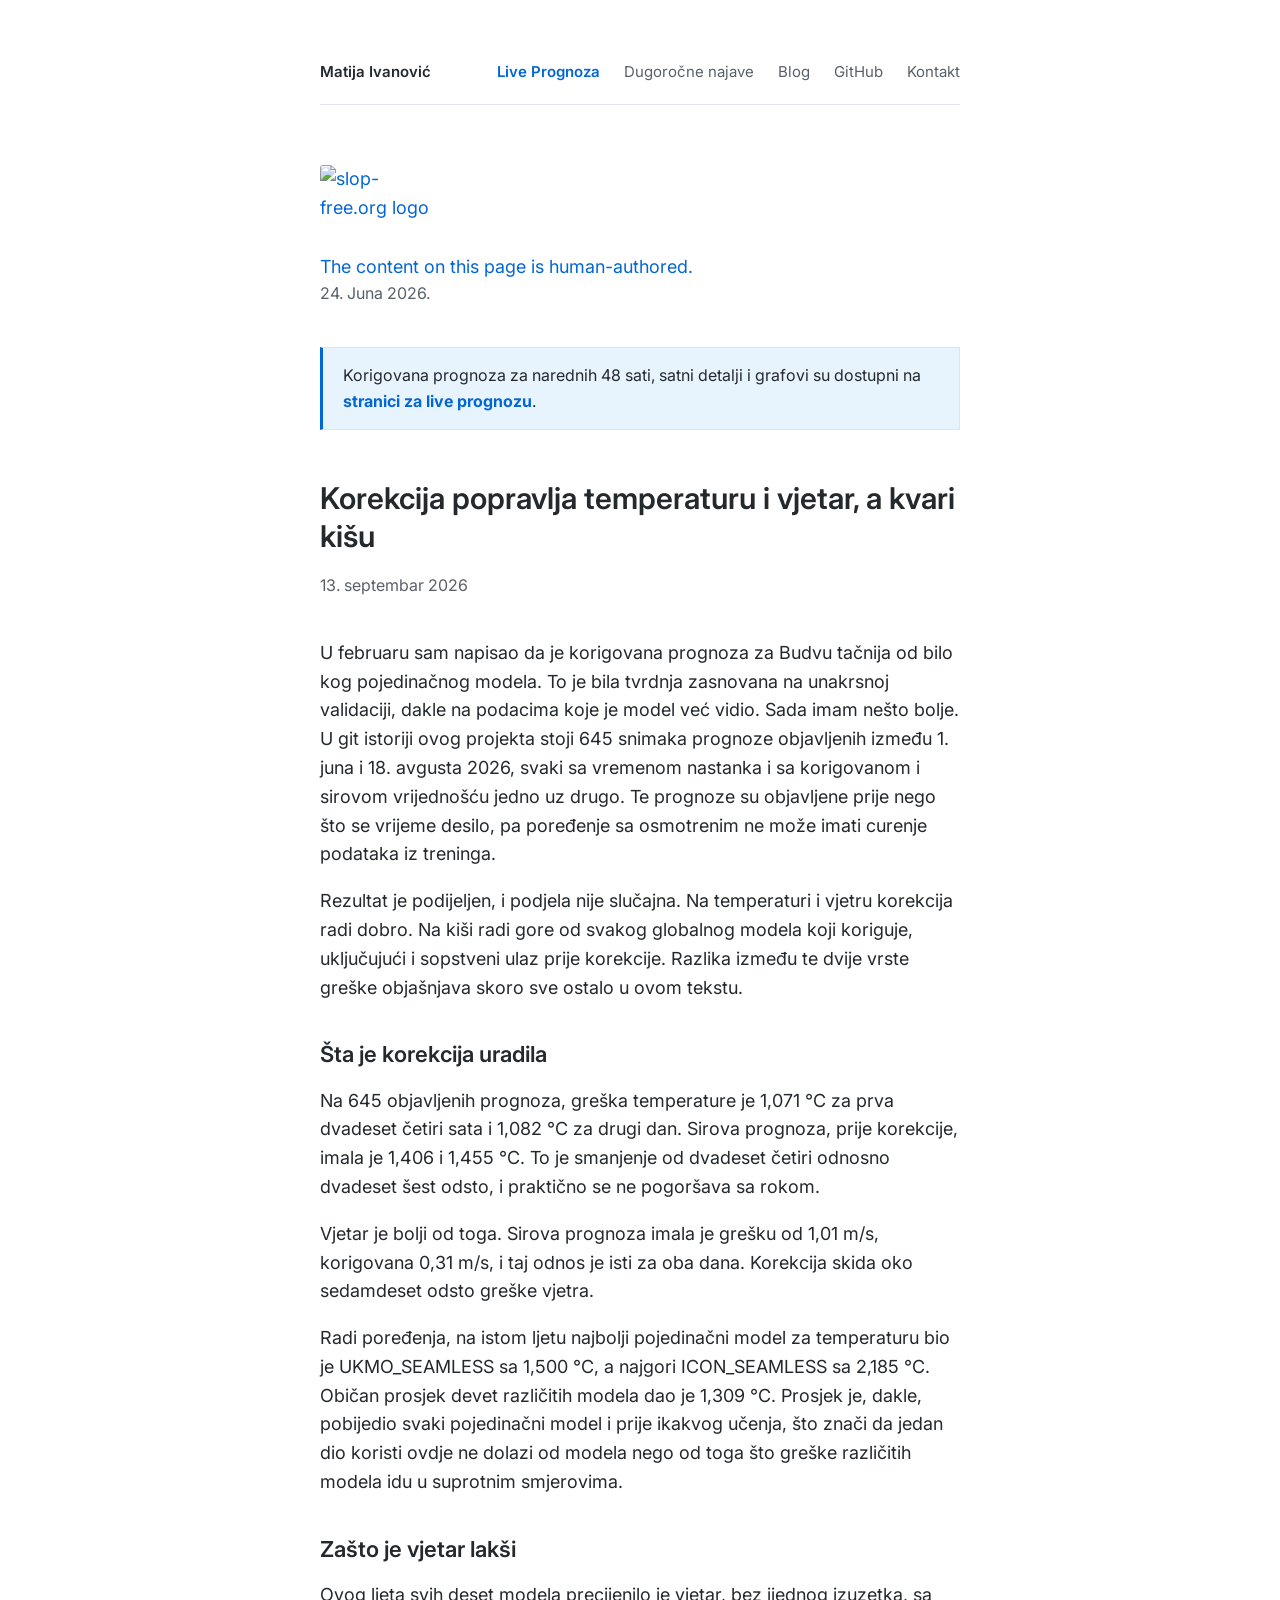
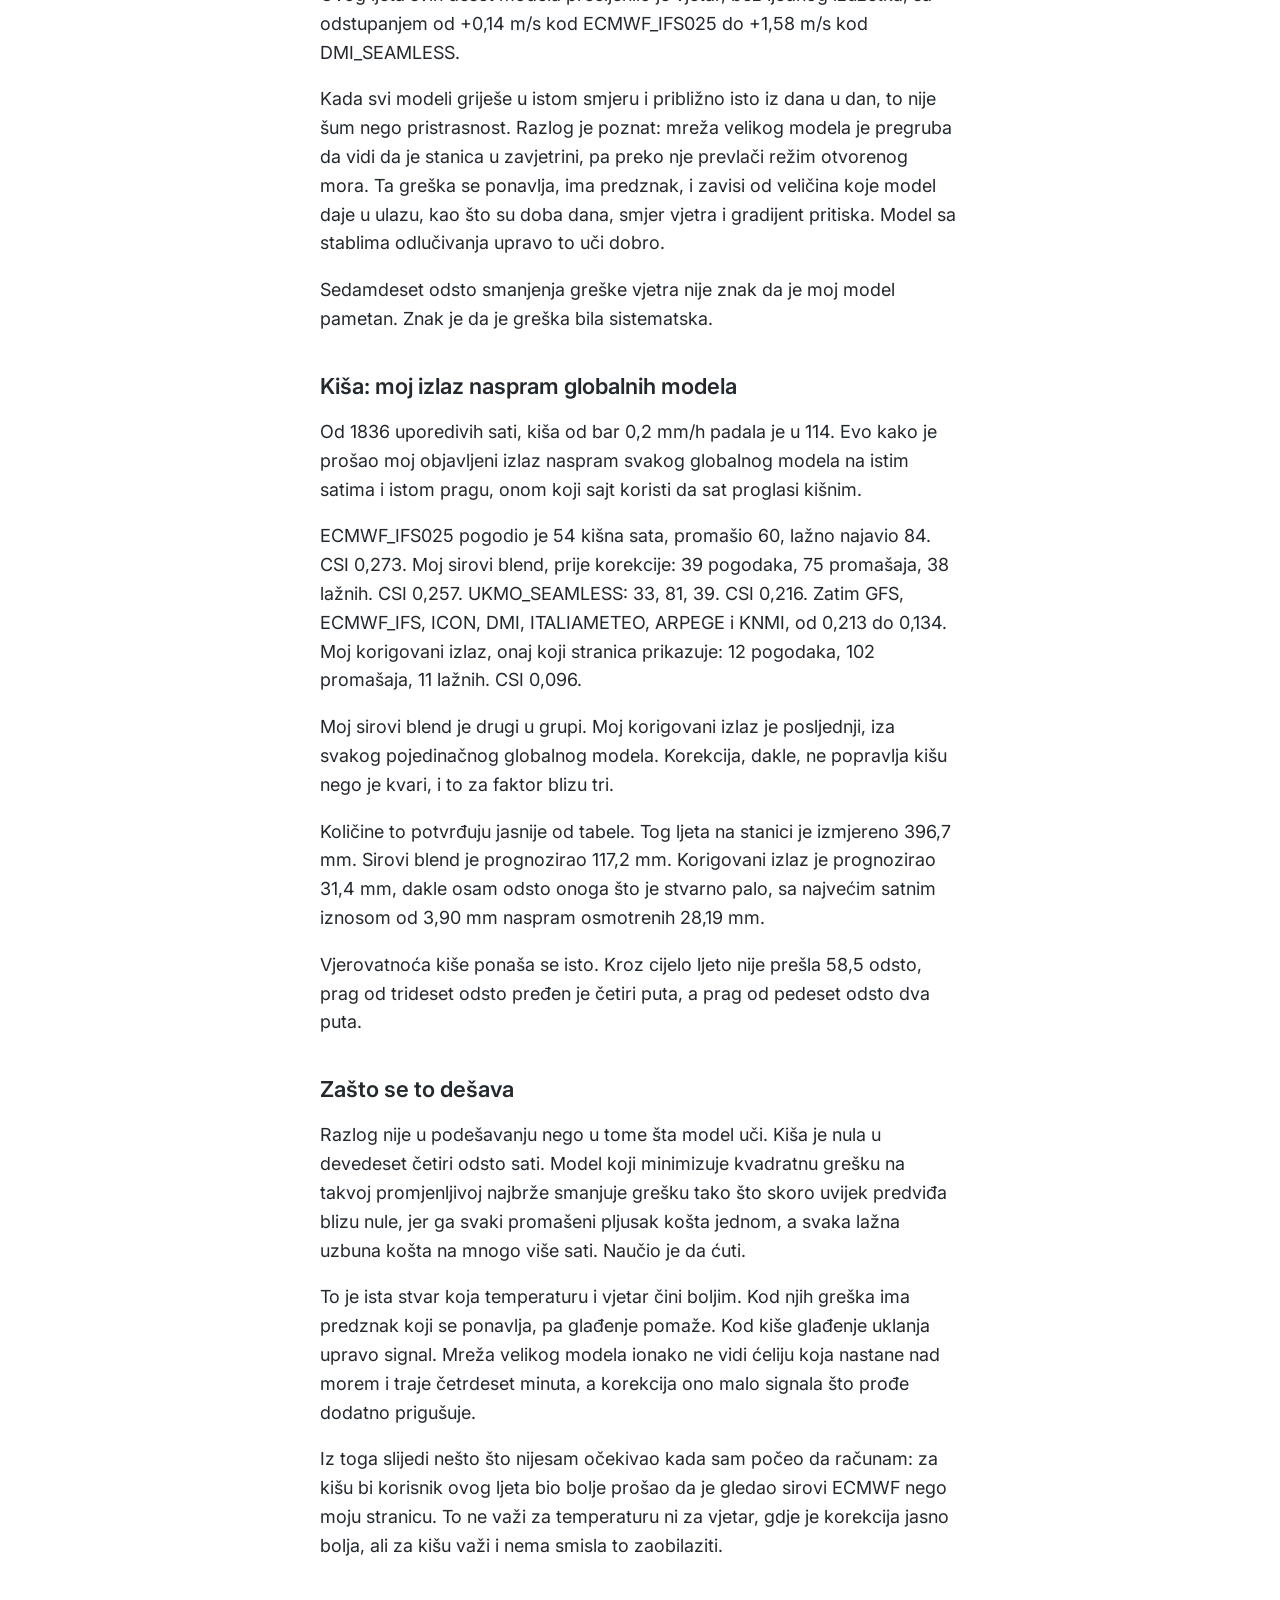
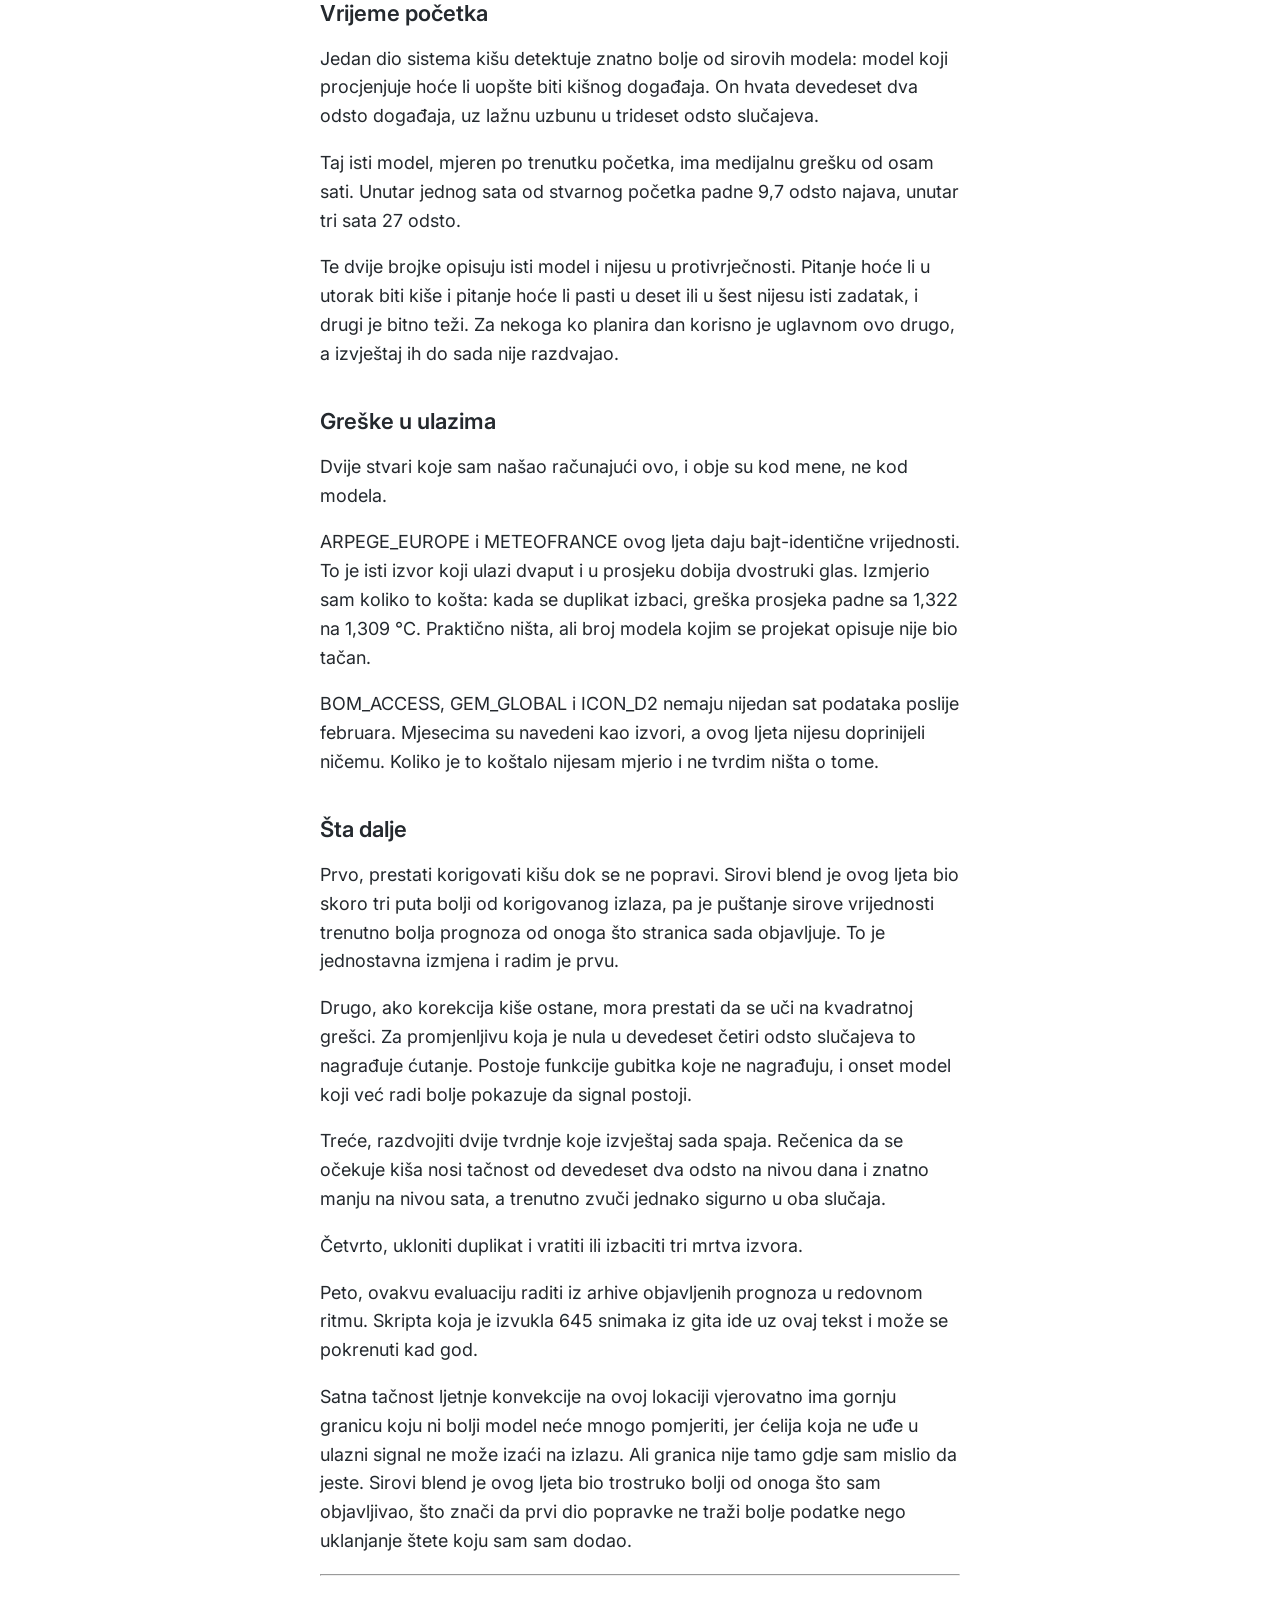
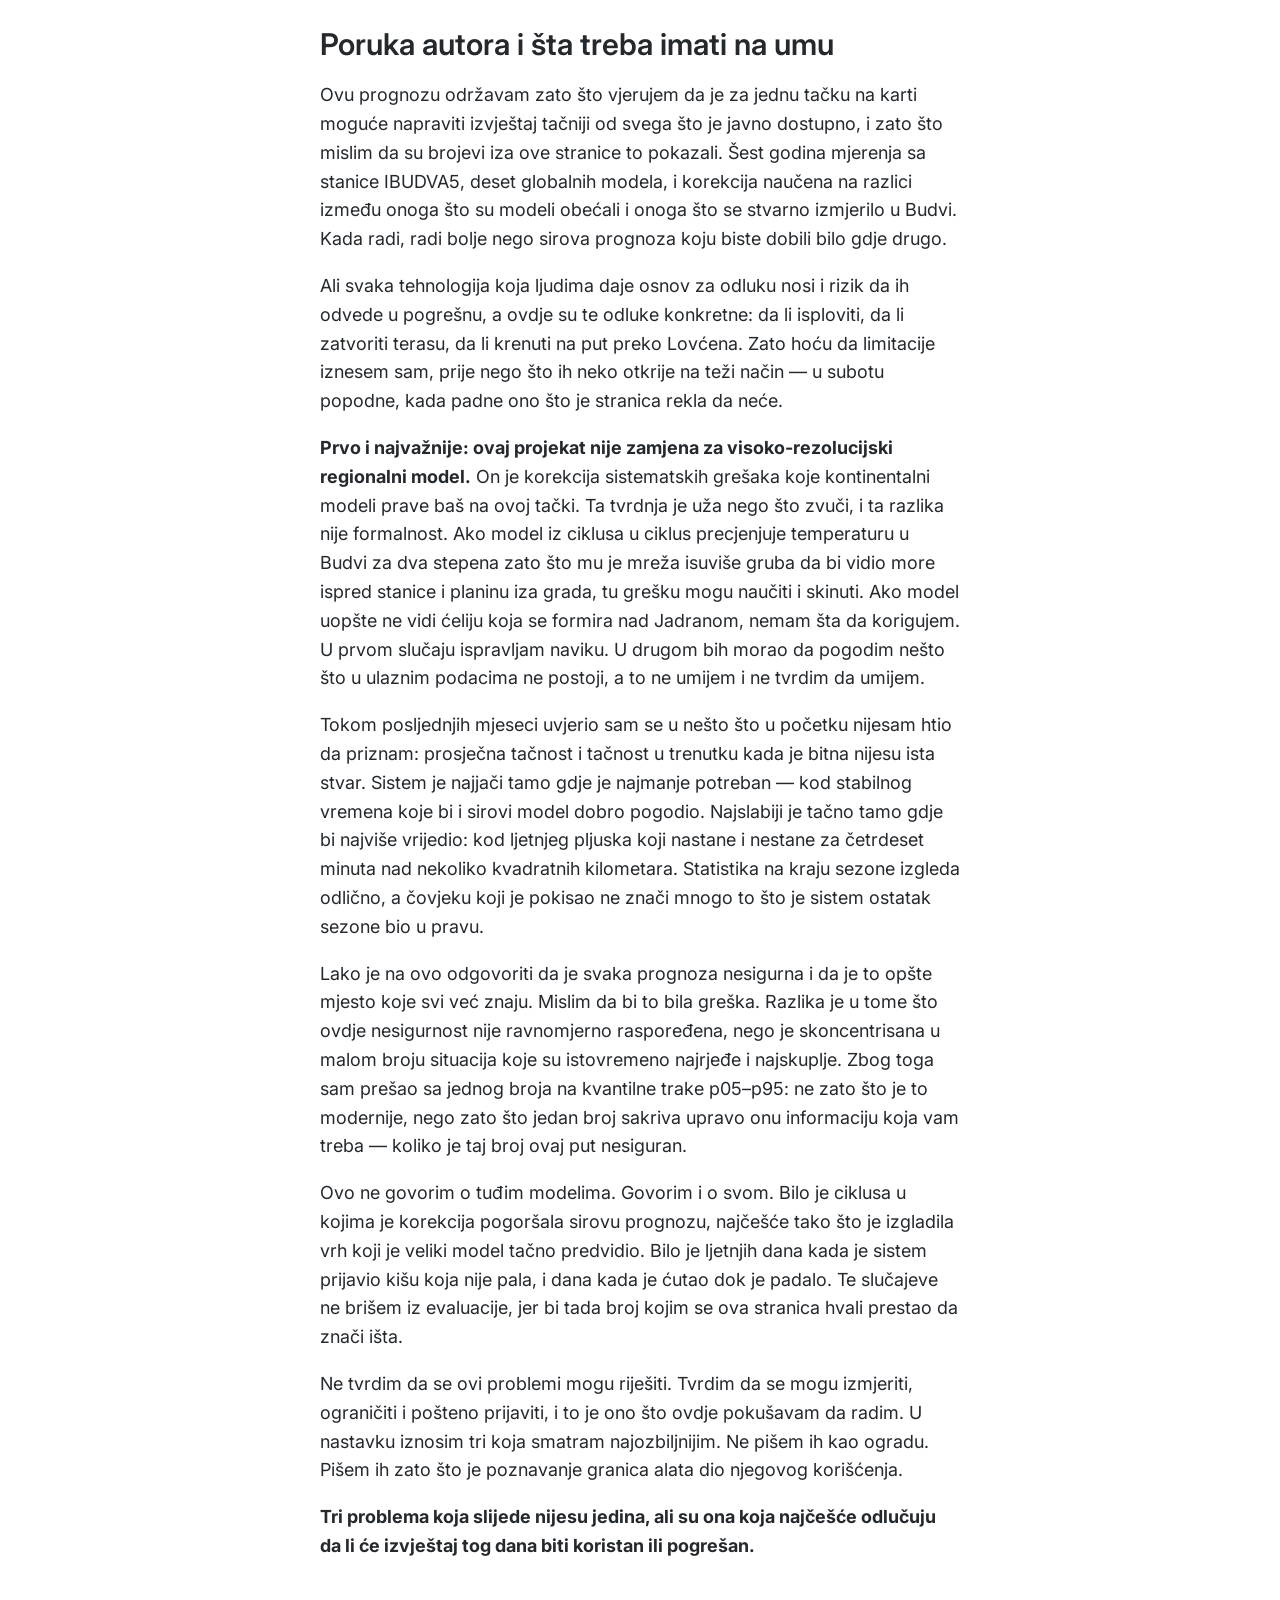
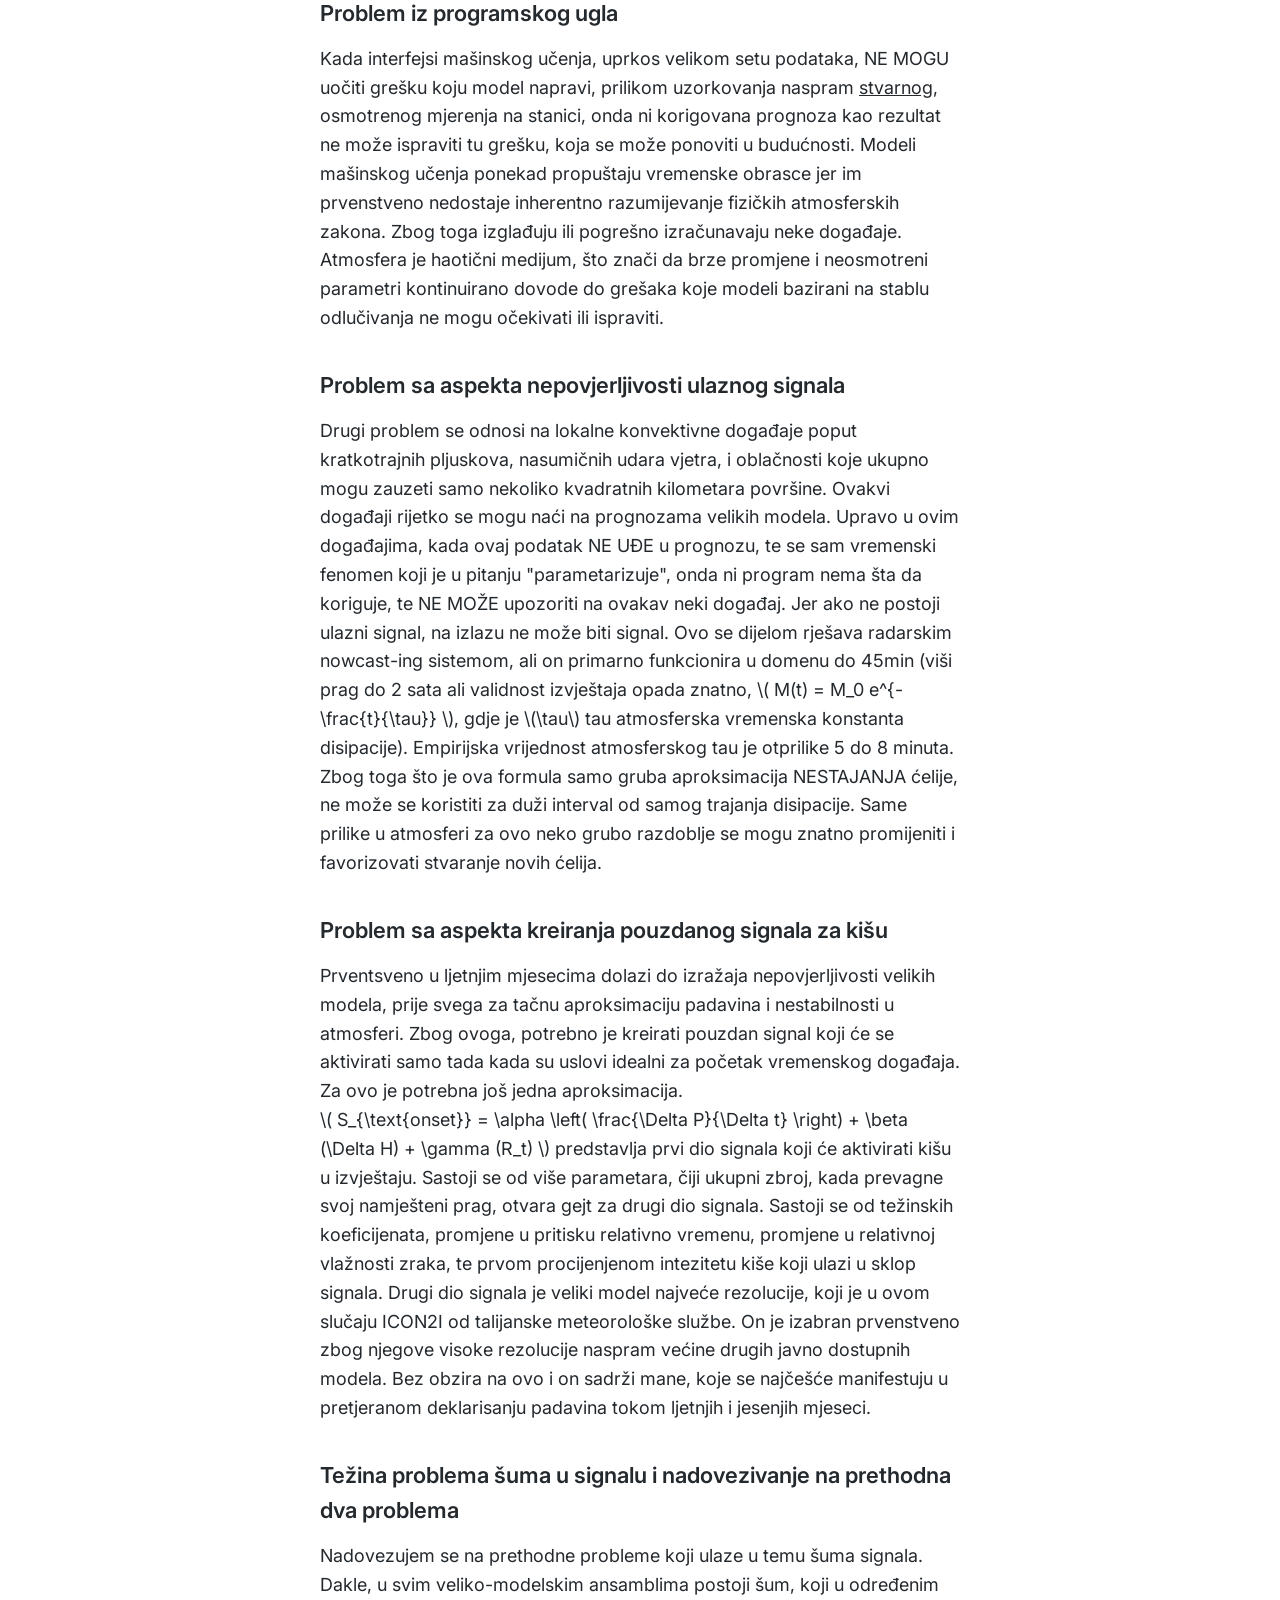
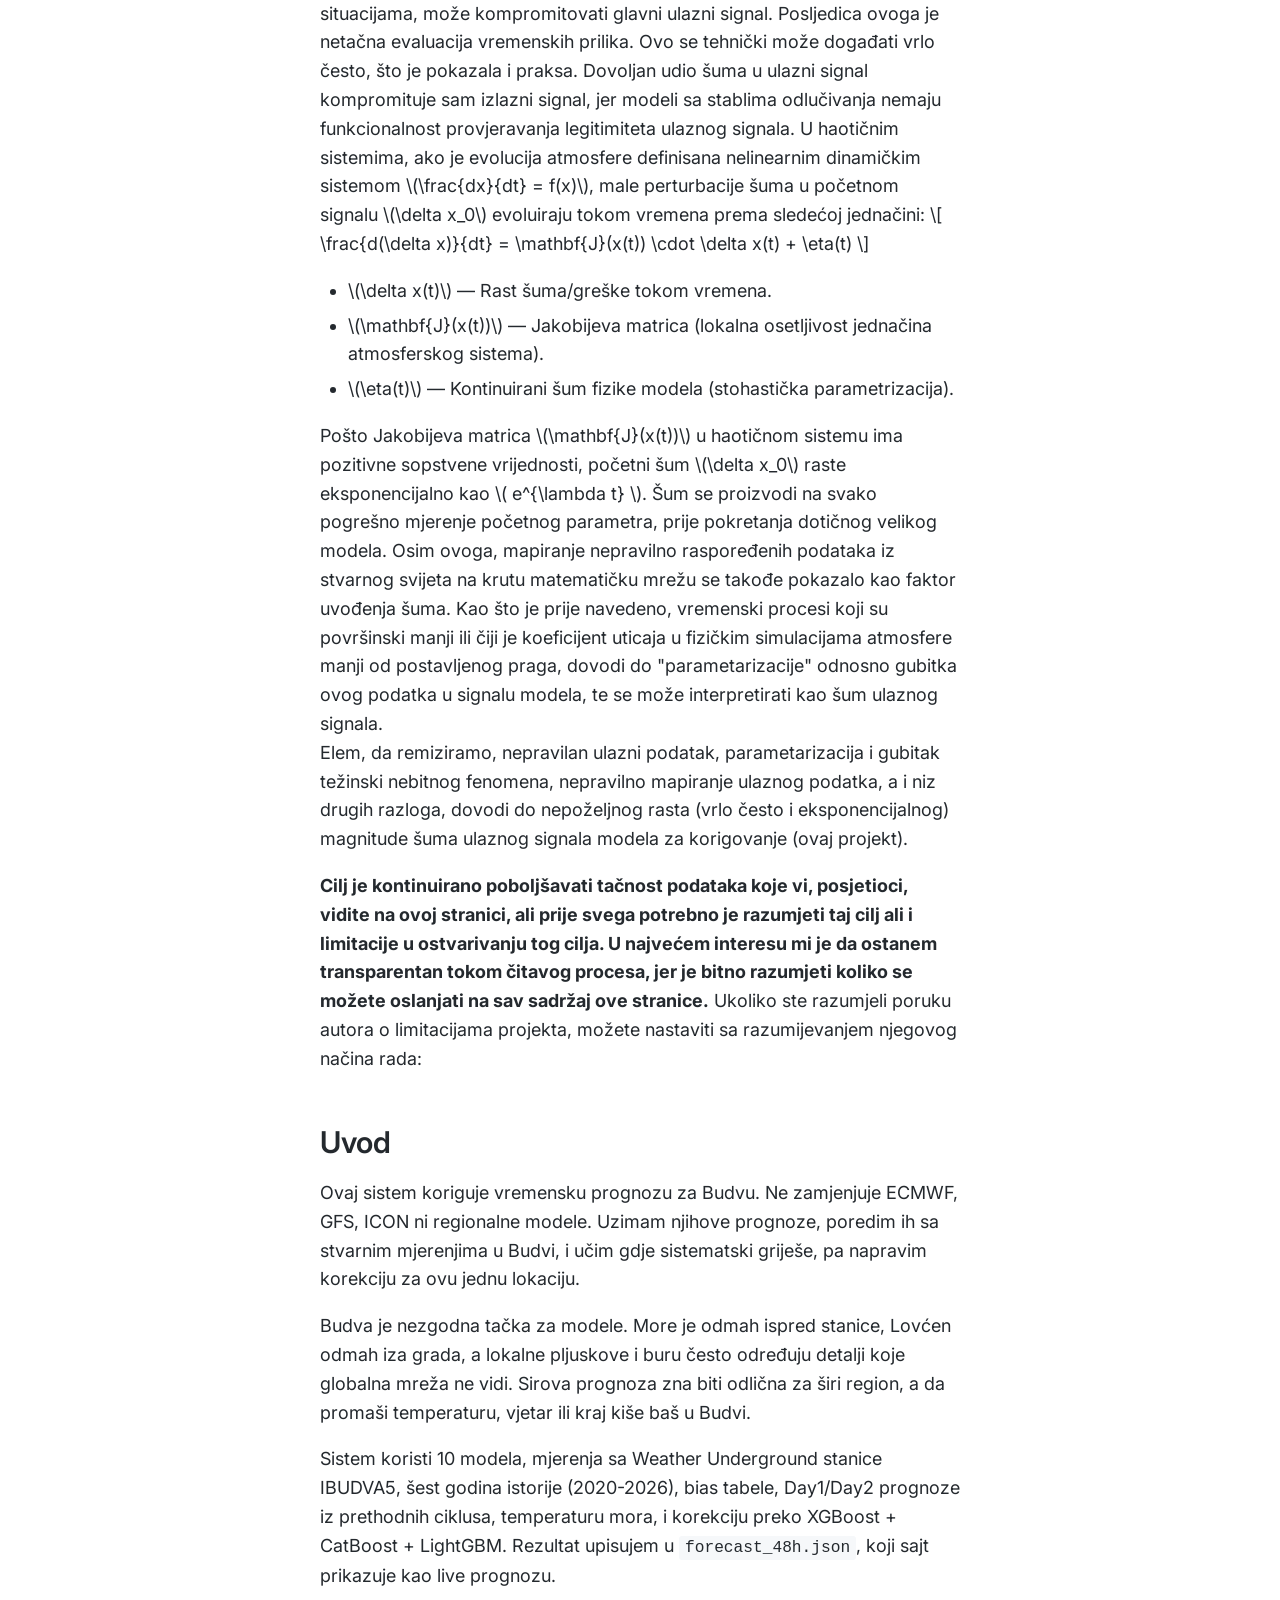
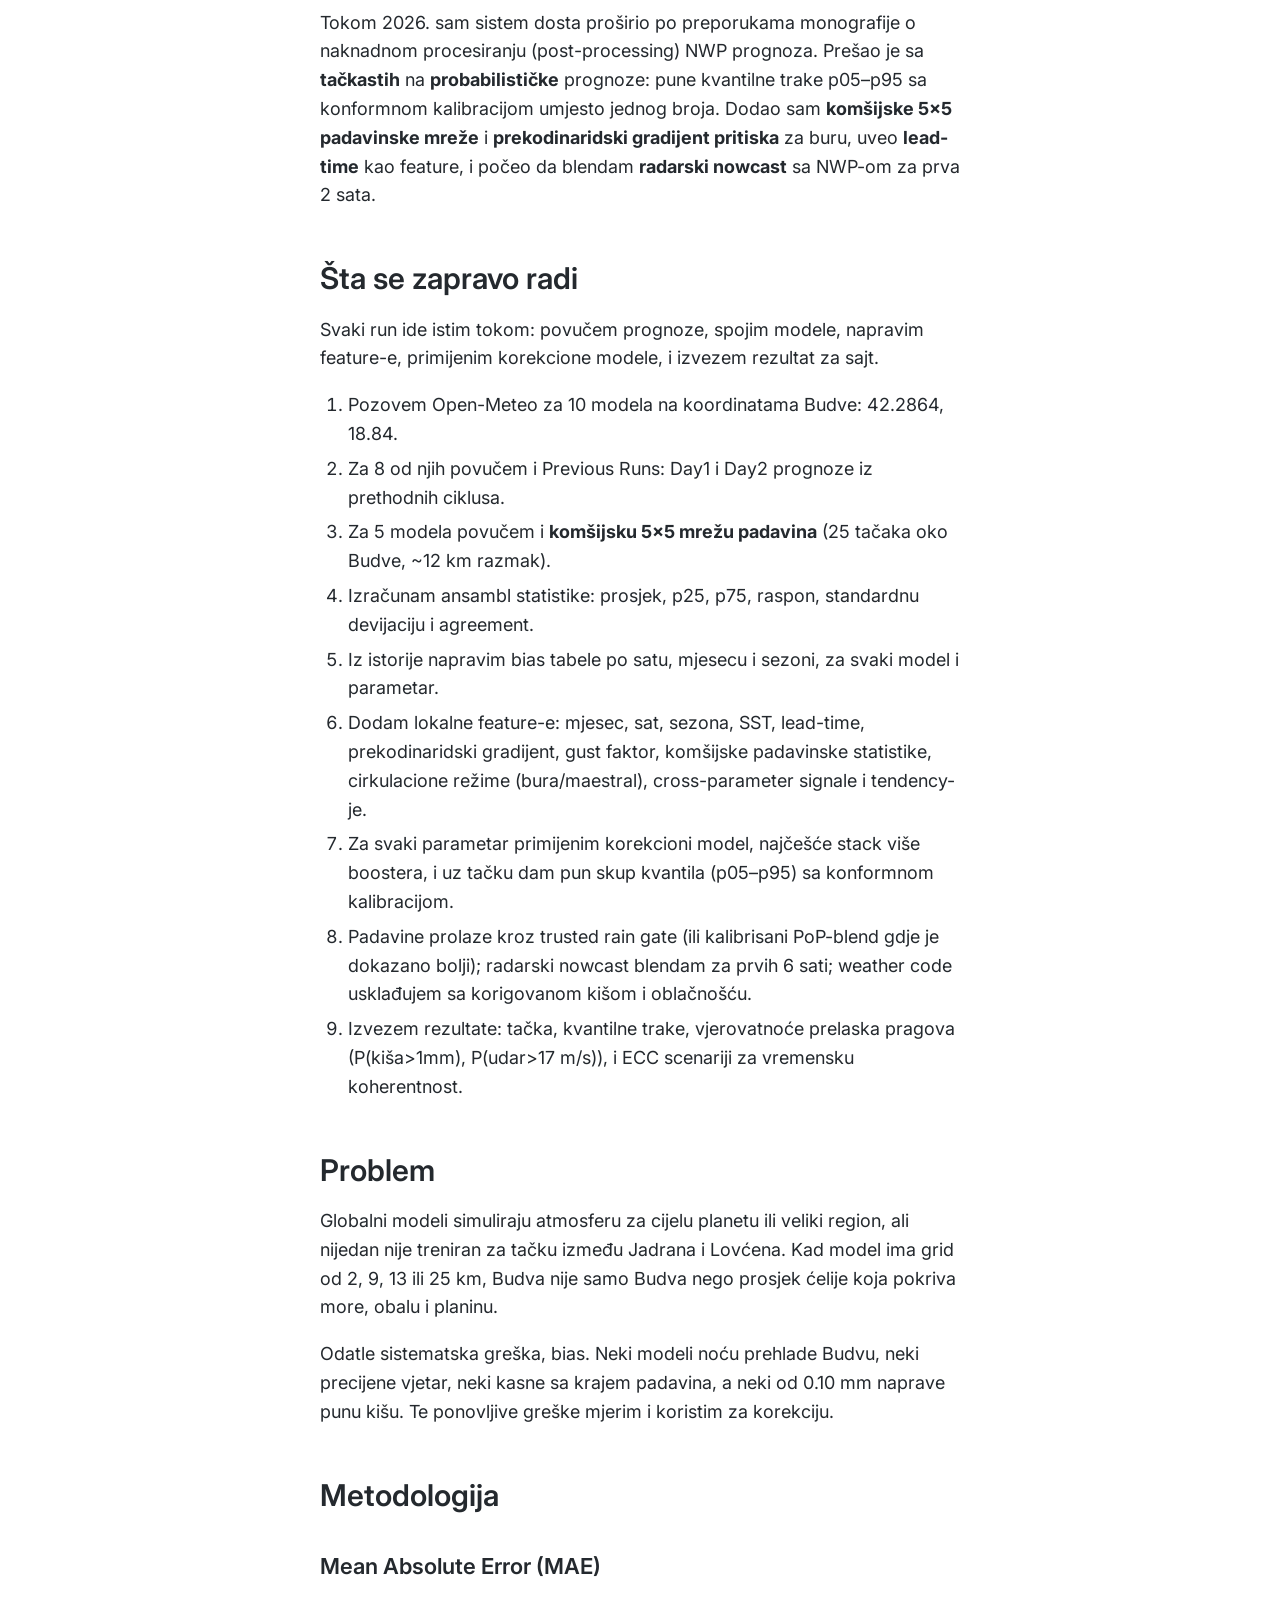
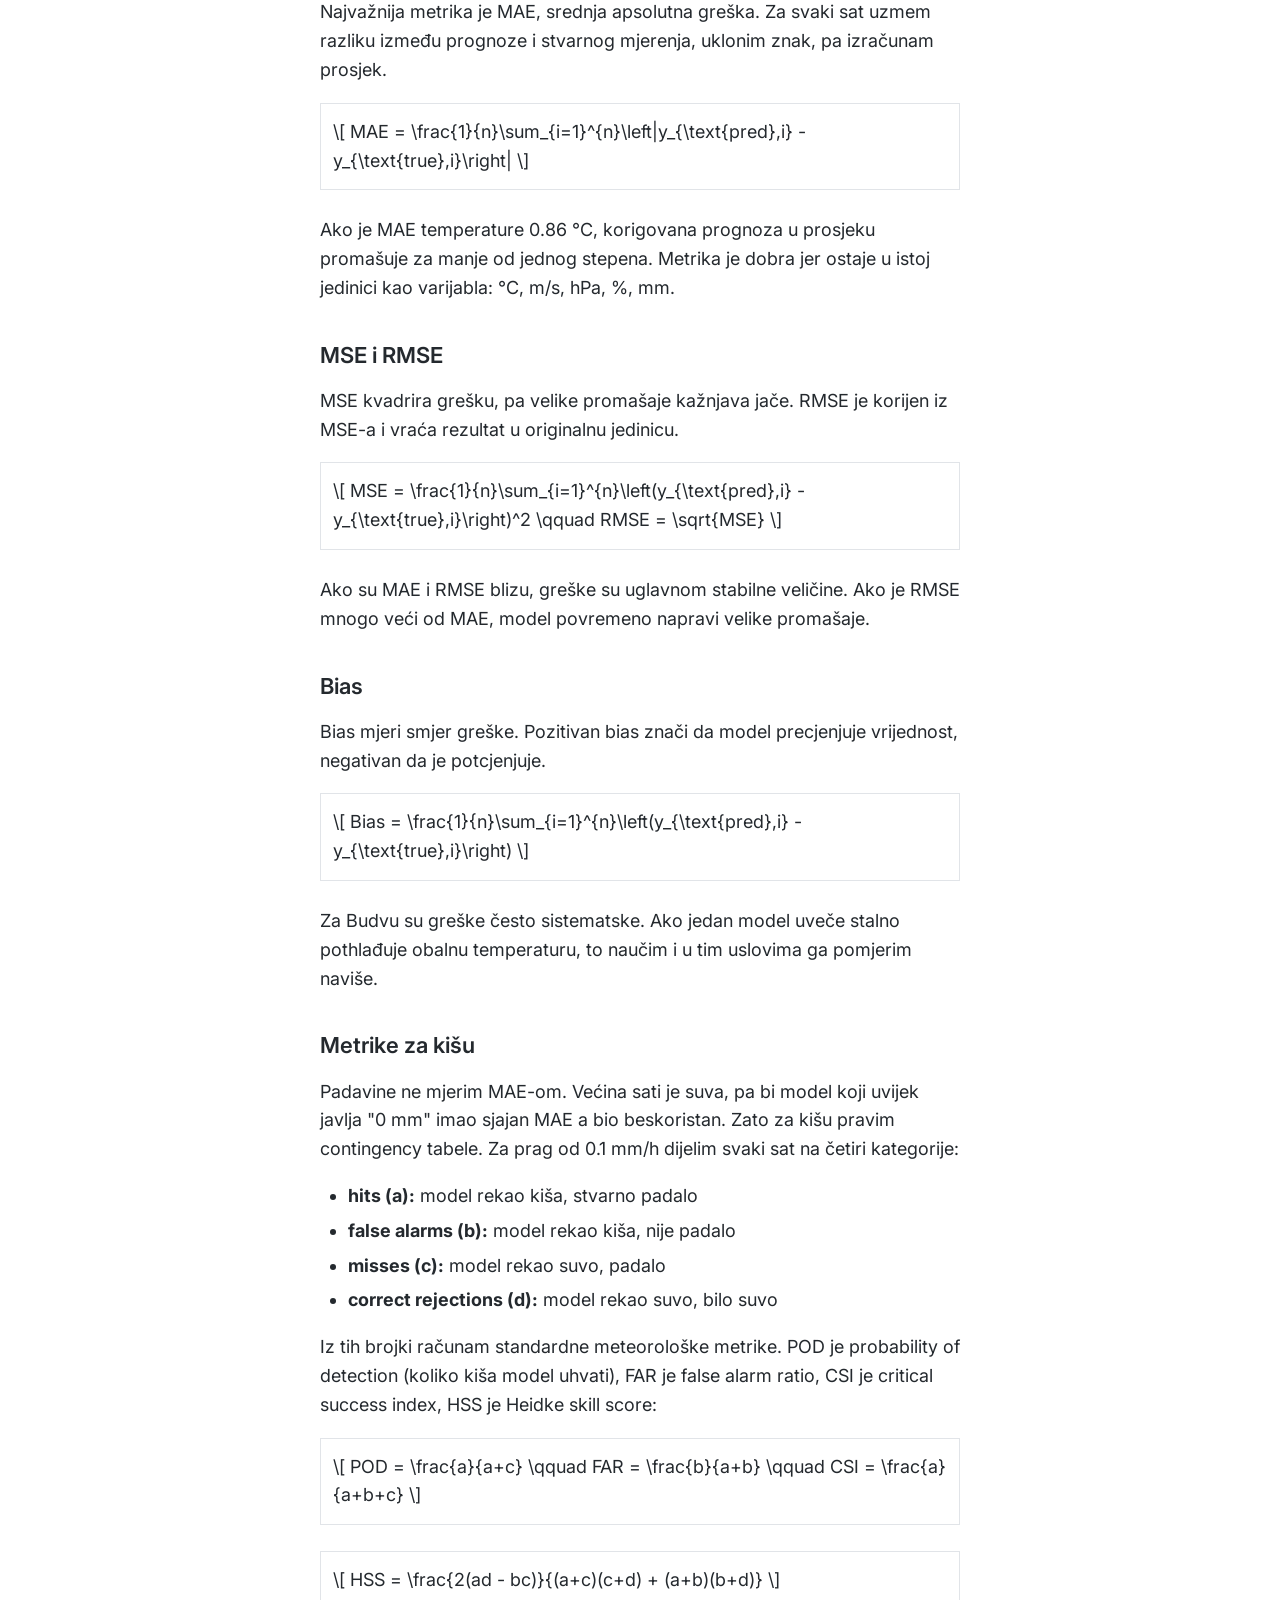
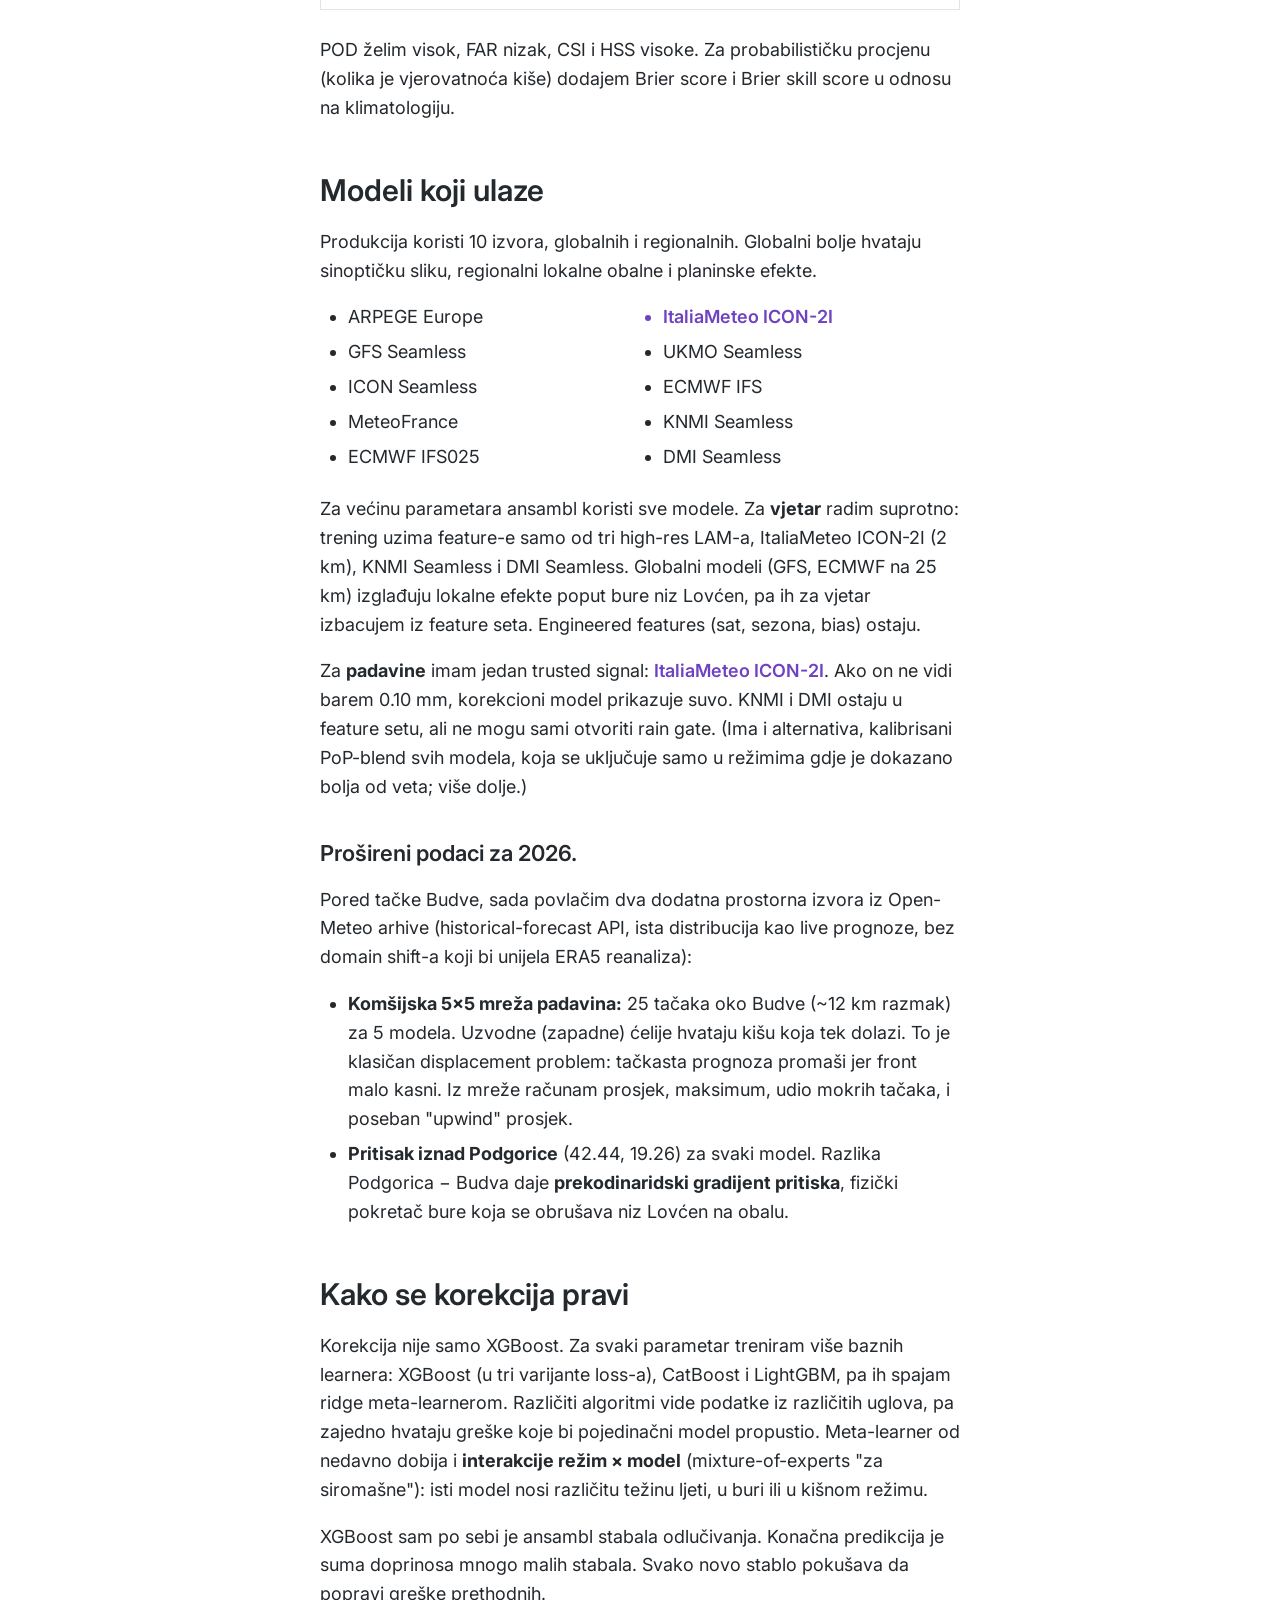
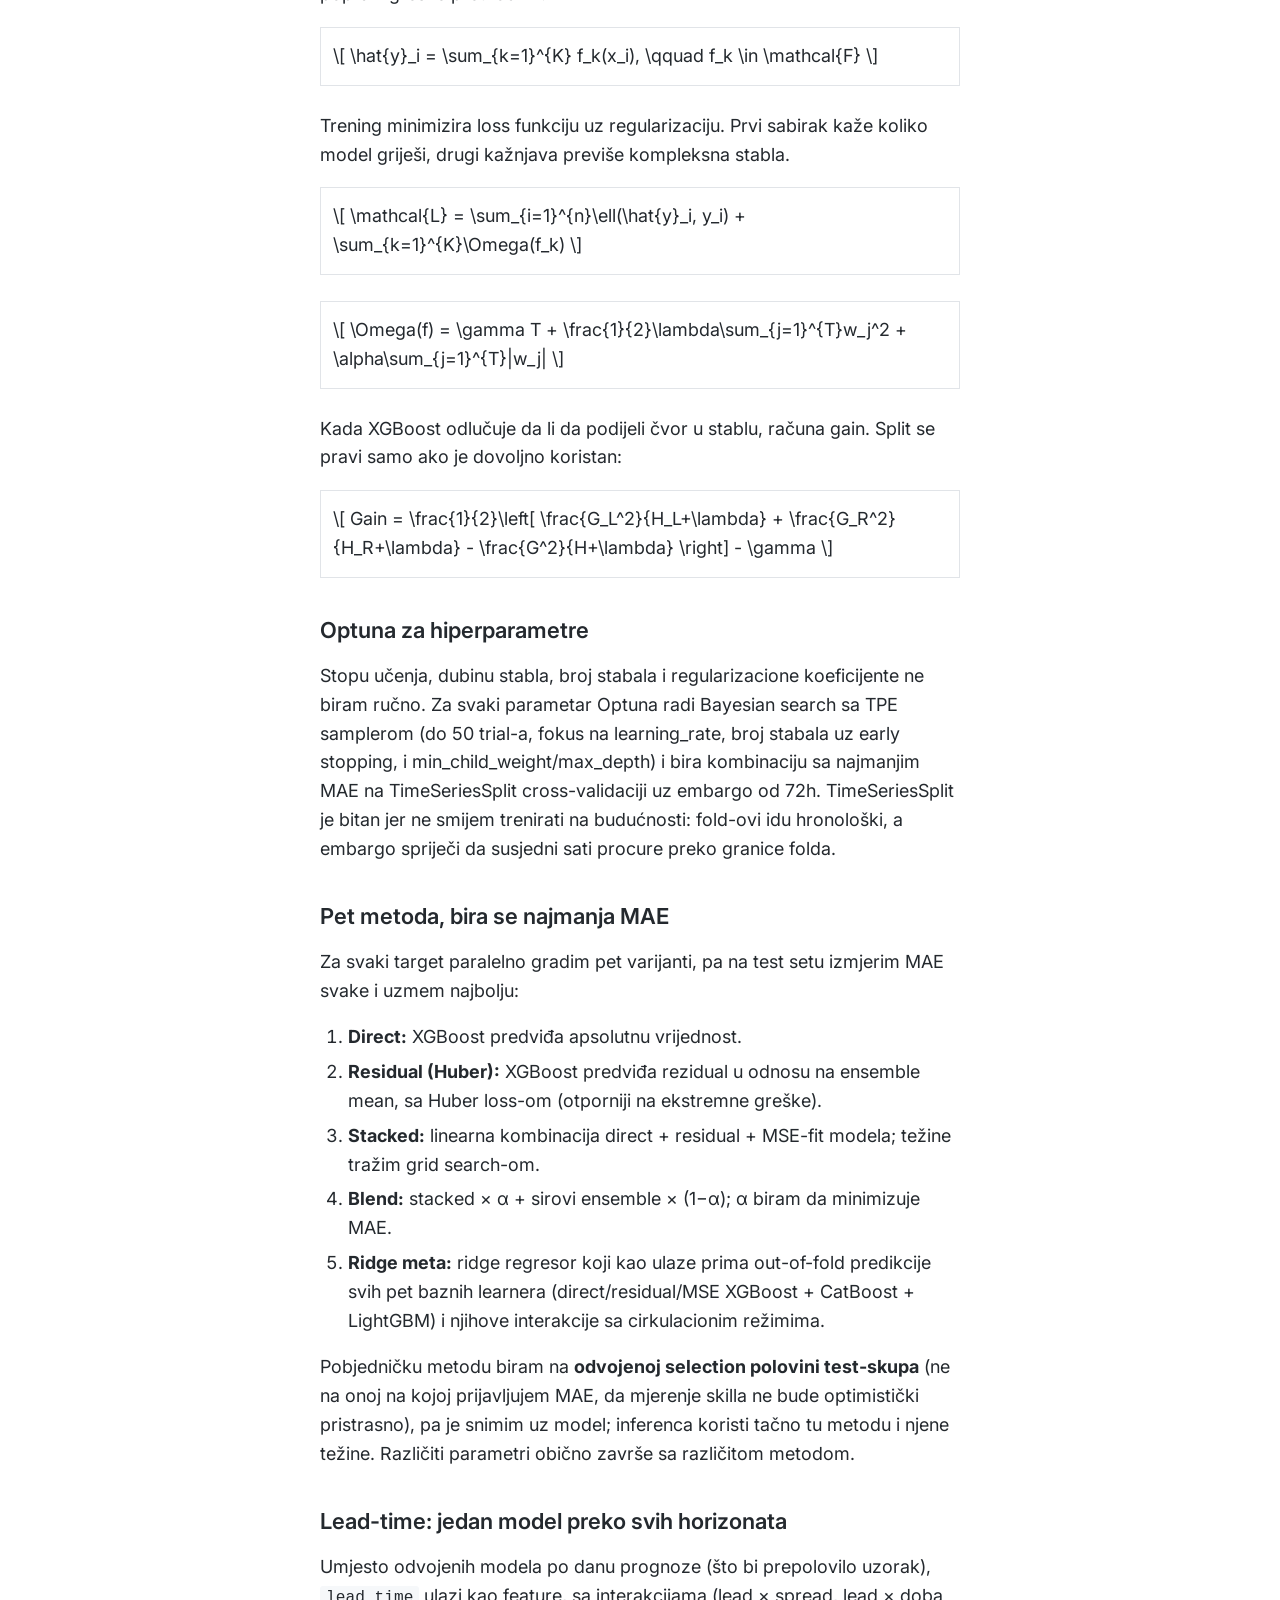
==== commit a9aa10ba: "Korigovana kiša je posljednja od svih modela koje koriguje Nedostajalo je upravo poređenje zbog koje" ====
--- a/docs/index.html
+++ b/docs/index.html
@@ -330,10 +330,10 @@
         Korigovana prognoza za narednih 48 sati, satni detalji i grafovi su dostupni na <a href="forecast.html"><strong>stranici za live prognozu</strong></a>.
     </div>
 	
-	<h2 id="evaluacija-ljeto-2026">Sistematska greška se dâ ispraviti, trenutak ne</h2>
+	<h2 id="evaluacija-ljeto-2026">Korekcija popravlja temperaturu i vjetar, a kvari kišu</h2>
 	<p class="date">13. septembar 2026</p>
 	<p>U februaru sam napisao da je korigovana prognoza za Budvu tačnija od bilo kog pojedinačnog modela. To je bila tvrdnja zasnovana na unakrsnoj validaciji, dakle na podacima koje je model već vidio. Sada imam nešto bolje. U git istoriji ovog projekta stoji 645 snimaka prognoze objavljenih između 1. juna i 18. avgusta 2026, svaki sa vremenom nastanka i sa korigovanom i sirovom vrijednošću jedno uz drugo. Te prognoze su objavljene prije nego što se vrijeme desilo, pa poređenje sa osmotrenim ne može imati curenje podataka iz treninga.</p>
-	<p>Rezultat je podijeljen, i podjela nije slučajna. Korekcija dobro radi na jednoj vrsti greške i gotovo nikako na drugoj, a razlika između te dvije vrste objašnjava skoro sve ostalo u ovom tekstu.</p>
+	<p>Rezultat je podijeljen, i podjela nije slučajna. Na temperaturi i vjetru korekcija radi dobro. Na kiši radi gore od svakog globalnog modela koji koriguje, uključujući i sopstveni ulaz prije korekcije. Razlika između te dvije vrste greške objašnjava skoro sve ostalo u ovom tekstu.</p>
 	<h3>Šta je korekcija uradila</h3>
 	<p>Na 645 objavljenih prognoza, greška temperature je 1,071 °C za prva dvadeset četiri sata i 1,082 °C za drugi dan. Sirova prognoza, prije korekcije, imala je 1,406 i 1,455 °C. To je smanjenje od dvadeset četiri odnosno dvadeset šest odsto, i praktično se ne pogoršava sa rokom.</p>
 	<p>Vjetar je bolji od toga. Sirova prognoza imala je grešku od 1,01 m/s, korigovana 0,31 m/s, i taj odnos je isti za oba dana. Korekcija skida oko sedamdeset odsto greške vjetra.</p>
@@ -342,10 +342,16 @@
 	<p>Ovog ljeta svih deset modela precijenilo je vjetar, bez ijednog izuzetka, sa odstupanjem od +0,14 m/s kod ECMWF_IFS025 do +1,58 m/s kod DMI_SEAMLESS.</p>
 	<p>Kada svi modeli griješe u istom smjeru i približno isto iz dana u dan, to nije šum nego pristrasnost. Razlog je poznat: mreža velikog modela je pregruba da vidi da je stanica u zavjetrini, pa preko nje prevlači režim otvorenog mora. Ta greška se ponavlja, ima predznak, i zavisi od veličina koje model daje u ulazu, kao što su doba dana, smjer vjetra i gradijent pritiska. Model sa stablima odlučivanja upravo to uči dobro.</p>
 	<p>Sedamdeset odsto smanjenja greške vjetra nije znak da je moj model pametan. Znak je da je greška bila sistematska.</p>
-	<h3>Zašto je kiša drugačija</h3>
-	<p>Od 1888 sati ljeta, kiša od bar 0,2 mm/h padala je u 114, dakle u šest odsto vremena.</p>
-	<p>Najbolji model na tom satnom nivou bio je ECMWF_IFS025. Pogodio je 54 kišna sata, promašio 60, i najavio kišu u 84 sata u kojima nije pala. To znači da hvata nešto manje od polovine kišnih sati i da su tri od pet njegovih najava lažne. Svaki model ovog ljeta promašio je više kišnih sati nego što ih je pogodio.</p>
-	<p>Lako je to odbaciti time što je ljetnja konvekcija teška, i to je tačno. Mislim ipak da zaključak nije "modeli su loši" nego nešto određenije. Greška kod vjetra ima predznak koji se ponavlja. Greška kod ljetnje kiše nema takav predznak, jer ćelija koja se formira nad morem i traje četrdeset minuta ne postoji u ulaznom signalu. Korekcija može pomjeriti broj koji model daje, ali ne može proizvesti događaj koji model nije vidio. To je razlika u vrsti, a ne u stepenu, i nijedna količina podataka za trening je ne uklanja.</p>
+	<h3>Kiša: moj izlaz naspram globalnih modela</h3>
+	<p>Od 1836 uporedivih sati, kiša od bar 0,2 mm/h padala je u 114. Evo kako je prošao moj objavljeni izlaz naspram svakog globalnog modela na istim satima i istom pragu, onom koji sajt koristi da sat proglasi kišnim.</p>
+	<p>ECMWF_IFS025 pogodio je 54 kišna sata, promašio 60, lažno najavio 84. CSI 0,273. Moj sirovi blend, prije korekcije: 39 pogodaka, 75 promašaja, 38 lažnih. CSI 0,257. UKMO_SEAMLESS: 33, 81, 39. CSI 0,216. Zatim GFS, ECMWF_IFS, ICON, DMI, ITALIAMETEO, ARPEGE i KNMI, od 0,213 do 0,134. Moj korigovani izlaz, onaj koji stranica prikazuje: 12 pogodaka, 102 promašaja, 11 lažnih. CSI 0,096.</p>
+	<p>Moj sirovi blend je drugi u grupi. Moj korigovani izlaz je posljednji, iza svakog pojedinačnog globalnog modela. Korekcija, dakle, ne popravlja kišu nego je kvari, i to za faktor blizu tri.</p>
+	<p>Količine to potvrđuju jasnije od tabele. Tog ljeta na stanici je izmjereno 396,7 mm. Sirovi blend je prognozirao 117,2 mm. Korigovani izlaz je prognozirao 31,4 mm, dakle osam odsto onoga što je stvarno palo, sa najvećim satnim iznosom od 3,90 mm naspram osmotrenih 28,19 mm.</p>
+	<p>Vjerovatnoća kiše ponaša se isto. Kroz cijelo ljeto nije prešla 58,5 odsto, prag od trideset odsto pređen je četiri puta, a prag od pedeset odsto dva puta.</p>
+	<h3>Zašto se to dešava</h3>
+	<p>Razlog nije u podešavanju nego u tome šta model uči. Kiša je nula u devedeset četiri odsto sati. Model koji minimizuje kvadratnu grešku na takvoj promjenljivoj najbrže smanjuje grešku tako što skoro uvijek predviđa blizu nule, jer ga svaki promašeni pljusak košta jednom, a svaka lažna uzbuna košta na mnogo više sati. Naučio je da ćuti.</p>
+	<p>To je ista stvar koja temperaturu i vjetar čini boljim. Kod njih greška ima predznak koji se ponavlja, pa glađenje pomaže. Kod kiše glađenje uklanja upravo signal. Mreža velikog modela ionako ne vidi ćeliju koja nastane nad morem i traje četrdeset minuta, a korekcija ono malo signala što prođe dodatno prigušuje.</p>
+	<p>Iz toga slijedi nešto što nijesam očekivao kada sam počeo da računam: za kišu bi korisnik ovog ljeta bio bolje prošao da je gledao sirovi ECMWF nego moju stranicu. To ne važi za temperaturu ni za vjetar, gdje je korekcija jasno bolja, ali za kišu važi i nema smisla to zaobilaziti.</p>
 	<h3>Vrijeme početka</h3>
 	<p>Jedan dio sistema kišu detektuje znatno bolje od sirovih modela: model koji procjenjuje hoće li uopšte biti kišnog događaja. On hvata devedeset dva odsto događaja, uz lažnu uzbunu u trideset odsto slučajeva.</p>
 	<p>Taj isti model, mjeren po trenutku početka, ima medijalnu grešku od osam sati. Unutar jednog sata od stvarnog početka padne 9,7 odsto najava, unutar tri sata 27 odsto.</p>
@@ -355,10 +361,12 @@
 	<p>ARPEGE_EUROPE i METEOFRANCE ovog ljeta daju bajt-identične vrijednosti. To je isti izvor koji ulazi dvaput i u prosjeku dobija dvostruki glas. Izmjerio sam koliko to košta: kada se duplikat izbaci, greška prosjeka padne sa 1,322 na 1,309 °C. Praktično ništa, ali broj modela kojim se projekat opisuje nije bio tačan.</p>
 	<p>BOM_ACCESS, GEM_GLOBAL i ICON_D2 nemaju nijedan sat podataka poslije februara. Mjesecima su navedeni kao izvori, a ovog ljeta nijesu doprinijeli ničemu. Koliko je to koštalo nijesam mjerio i ne tvrdim ništa o tome.</p>
 	<h3>Šta dalje</h3>
-	<p>Prvo, razdvojiti dvije tvrdnje koje izvještaj sada spaja. Rečenica da se očekuje kiša nosi tačnost od devedeset dva odsto na nivou dana i znatno manju na nivou sata, a trenutno zvuči jednako sigurno u oba slučaja. Vjerovatnoća i raspon već postoje u satnoj tabeli; treba ih staviti uz samu najavu.</p>
-	<p>Drugo, ukloniti duplikat i vratiti ili izbaciti tri mrtva izvora.</p>
-	<p>Treće, ovakvu evaluaciju raditi iz arhive objavljenih prognoza u redovnom ritmu. Skripta koja je izvukla 645 snimaka iz gita ide uz ovaj tekst i može se pokrenuti kad god.</p>
-	<p>Ne očekujem da se satna tačnost ljetnje konvekcije na ovoj lokaciji bitno popravi sa ovim ulazima. Očekujem da se može izmjeriti i prijaviti, i mislim da je to ono što izvještaj duguje čitaocu.</p>
+	<p>Prvo, prestati korigovati kišu dok se ne popravi. Sirovi blend je ovog ljeta bio skoro tri puta bolji od korigovanog izlaza, pa je puštanje sirove vrijednosti trenutno bolja prognoza od onoga što stranica sada objavljuje. To je jednostavna izmjena i radim je prvu.</p>
+	<p>Drugo, ako korekcija kiše ostane, mora prestati da se uči na kvadratnoj grešci. Za promjenljivu koja je nula u devedeset četiri odsto slučajeva to nagrađuje ćutanje. Postoje funkcije gubitka koje ne nagrađuju, i onset model koji već radi bolje pokazuje da signal postoji.</p>
+	<p>Treće, razdvojiti dvije tvrdnje koje izvještaj sada spaja. Rečenica da se očekuje kiša nosi tačnost od devedeset dva odsto na nivou dana i znatno manju na nivou sata, a trenutno zvuči jednako sigurno u oba slučaja.</p>
+	<p>Četvrto, ukloniti duplikat i vratiti ili izbaciti tri mrtva izvora.</p>
+	<p>Peto, ovakvu evaluaciju raditi iz arhive objavljenih prognoza u redovnom ritmu. Skripta koja je izvukla 645 snimaka iz gita ide uz ovaj tekst i može se pokrenuti kad god.</p>
+	<p>Satna tačnost ljetnje konvekcije na ovoj lokaciji vjerovatno ima gornju granicu koju ni bolji model neće mnogo pomjeriti, jer ćelija koja ne uđe u ulazni signal ne može izaći na izlazu. Ali granica nije tamo gdje sam mislio da jeste. Sirovi blend je ovog ljeta bio trostruko bolji od onoga što sam objavljivao, što znači da prvi dio popravke ne traži bolje podatke nego uklanjanje štete koju sam sam dodao.</p>
 
 	<hr>
 
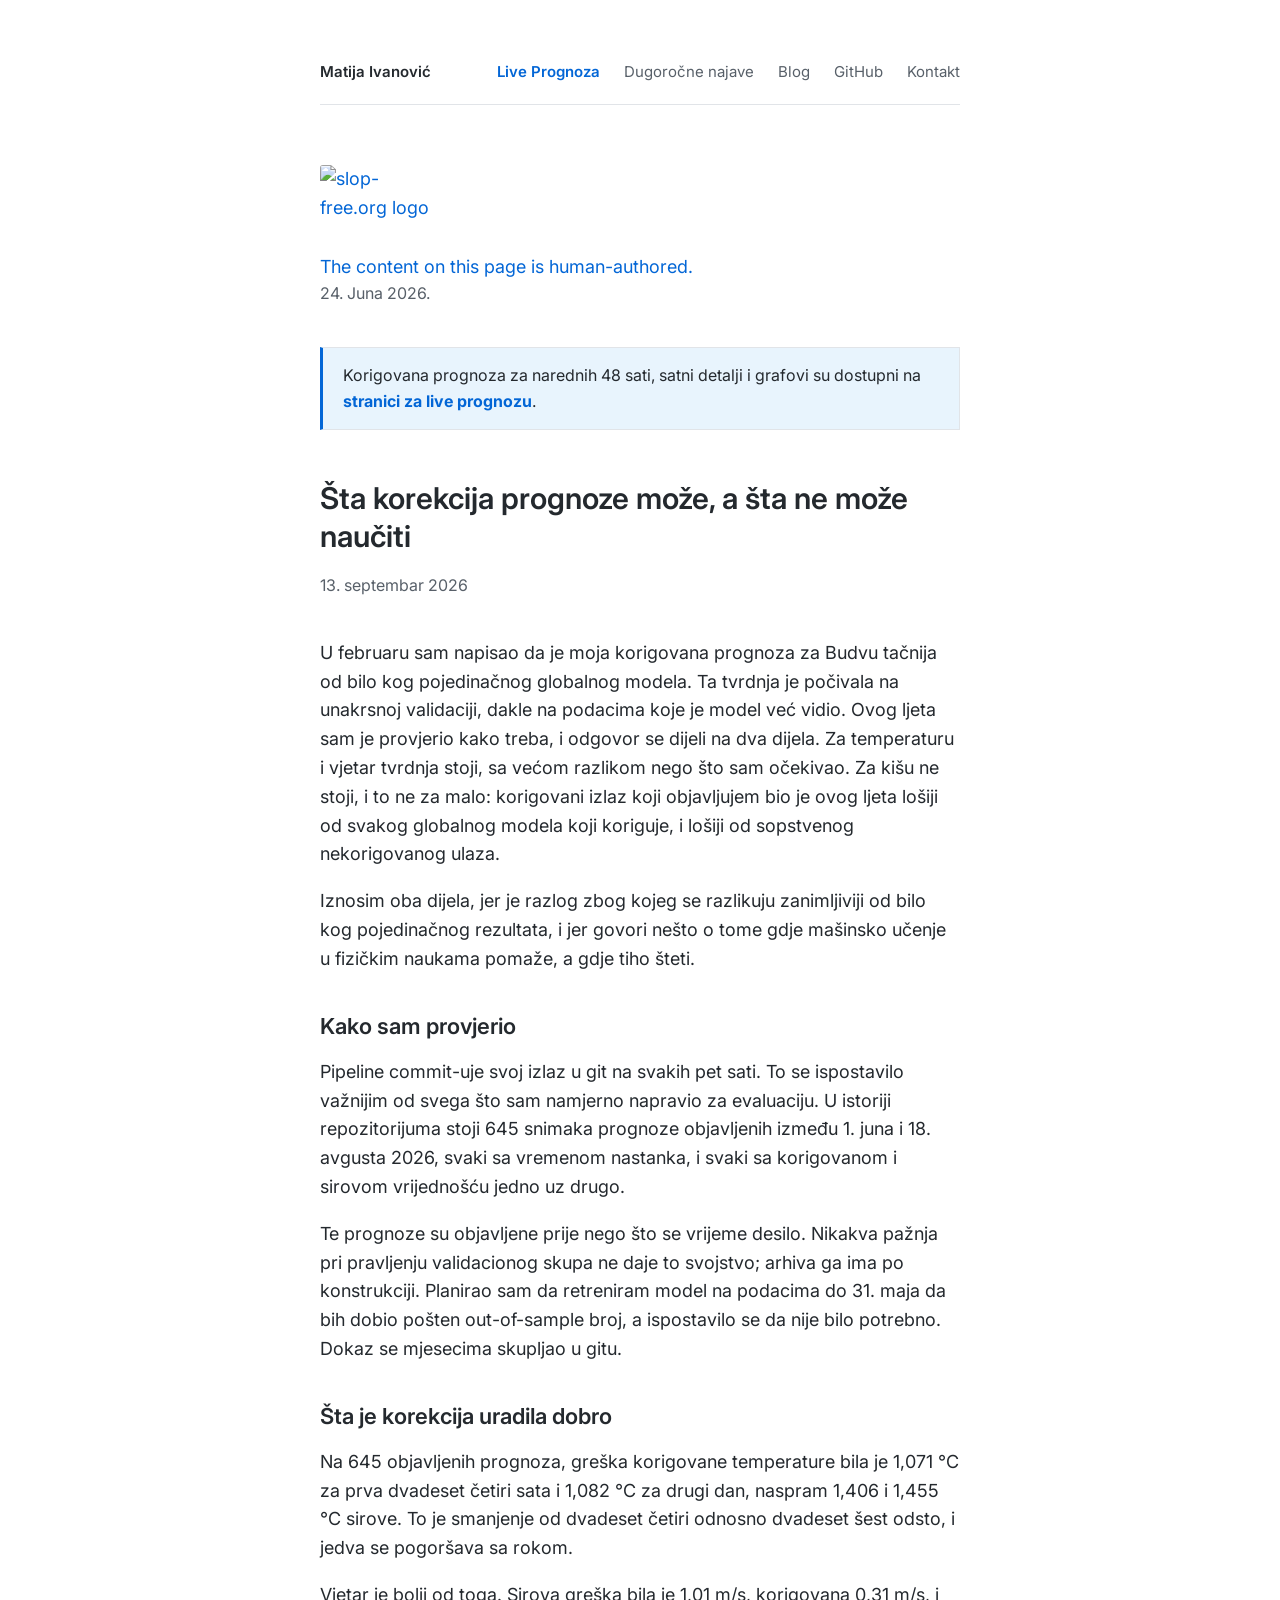
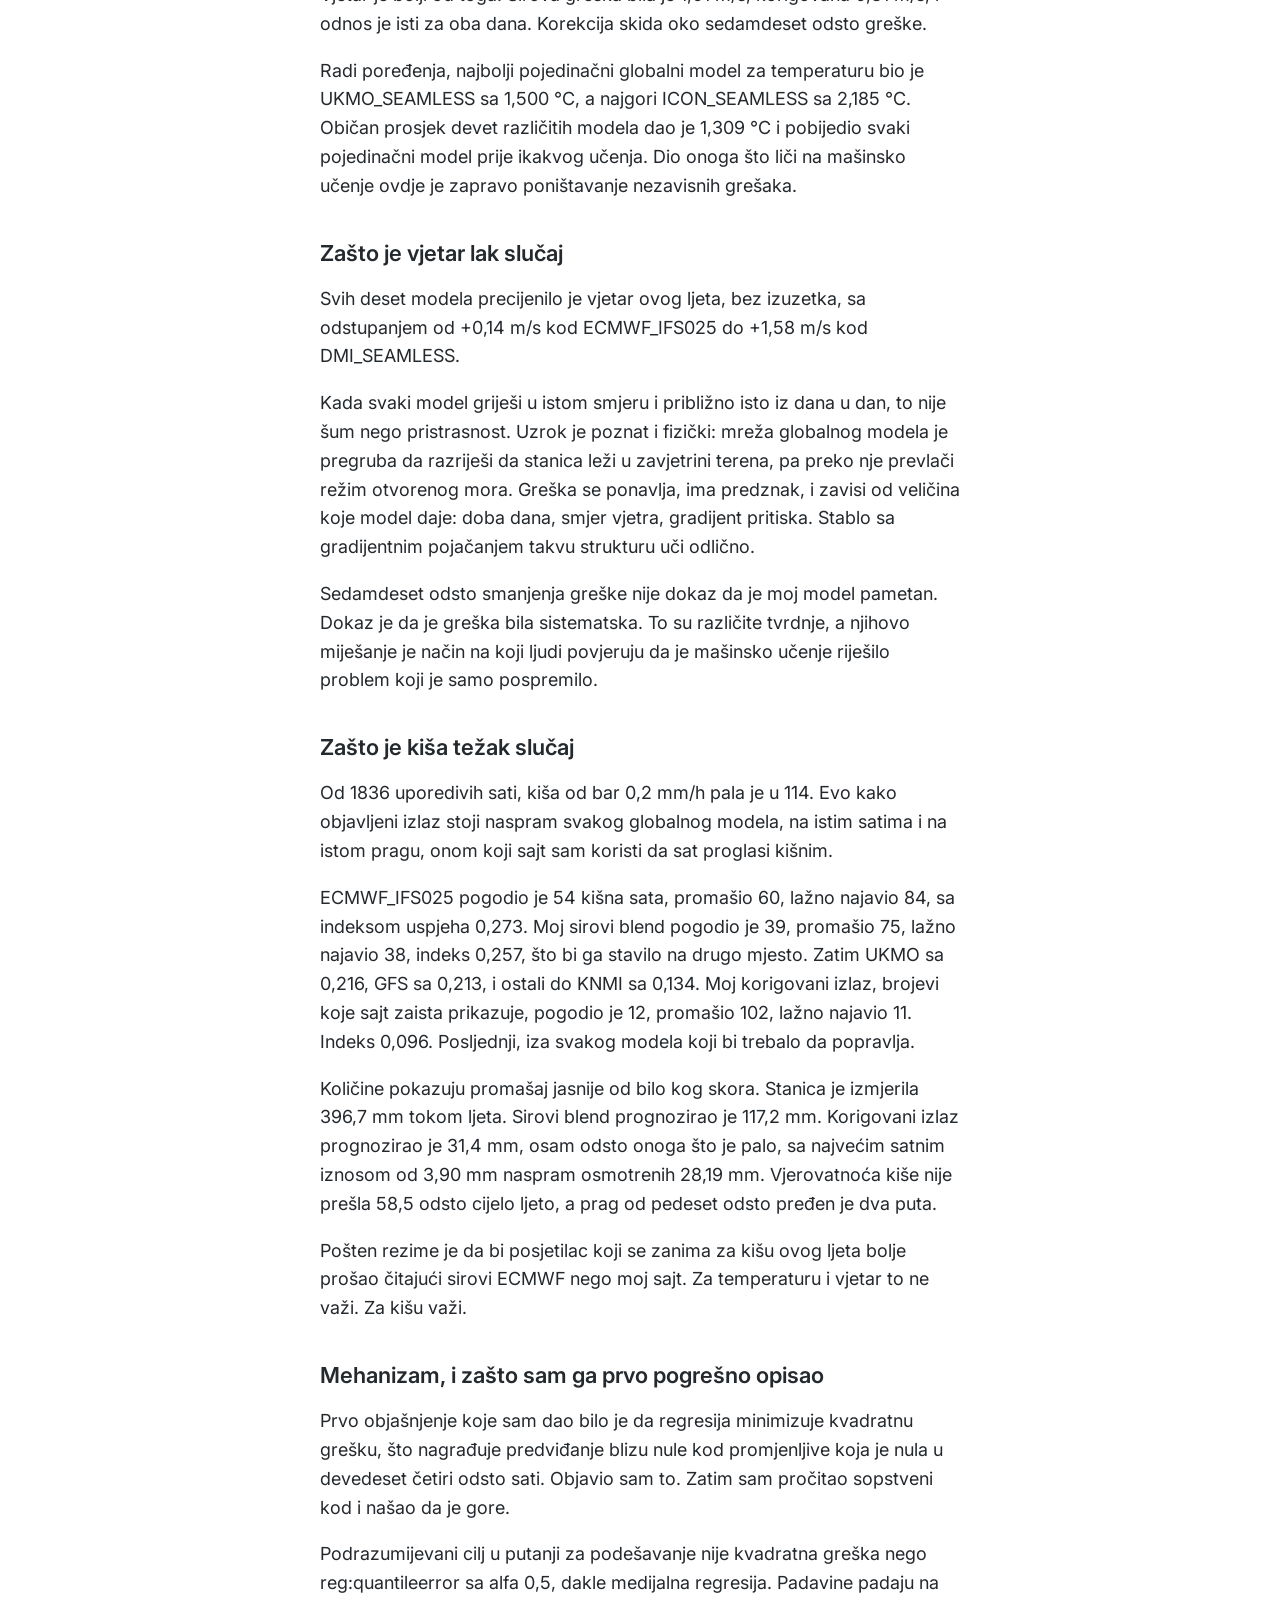
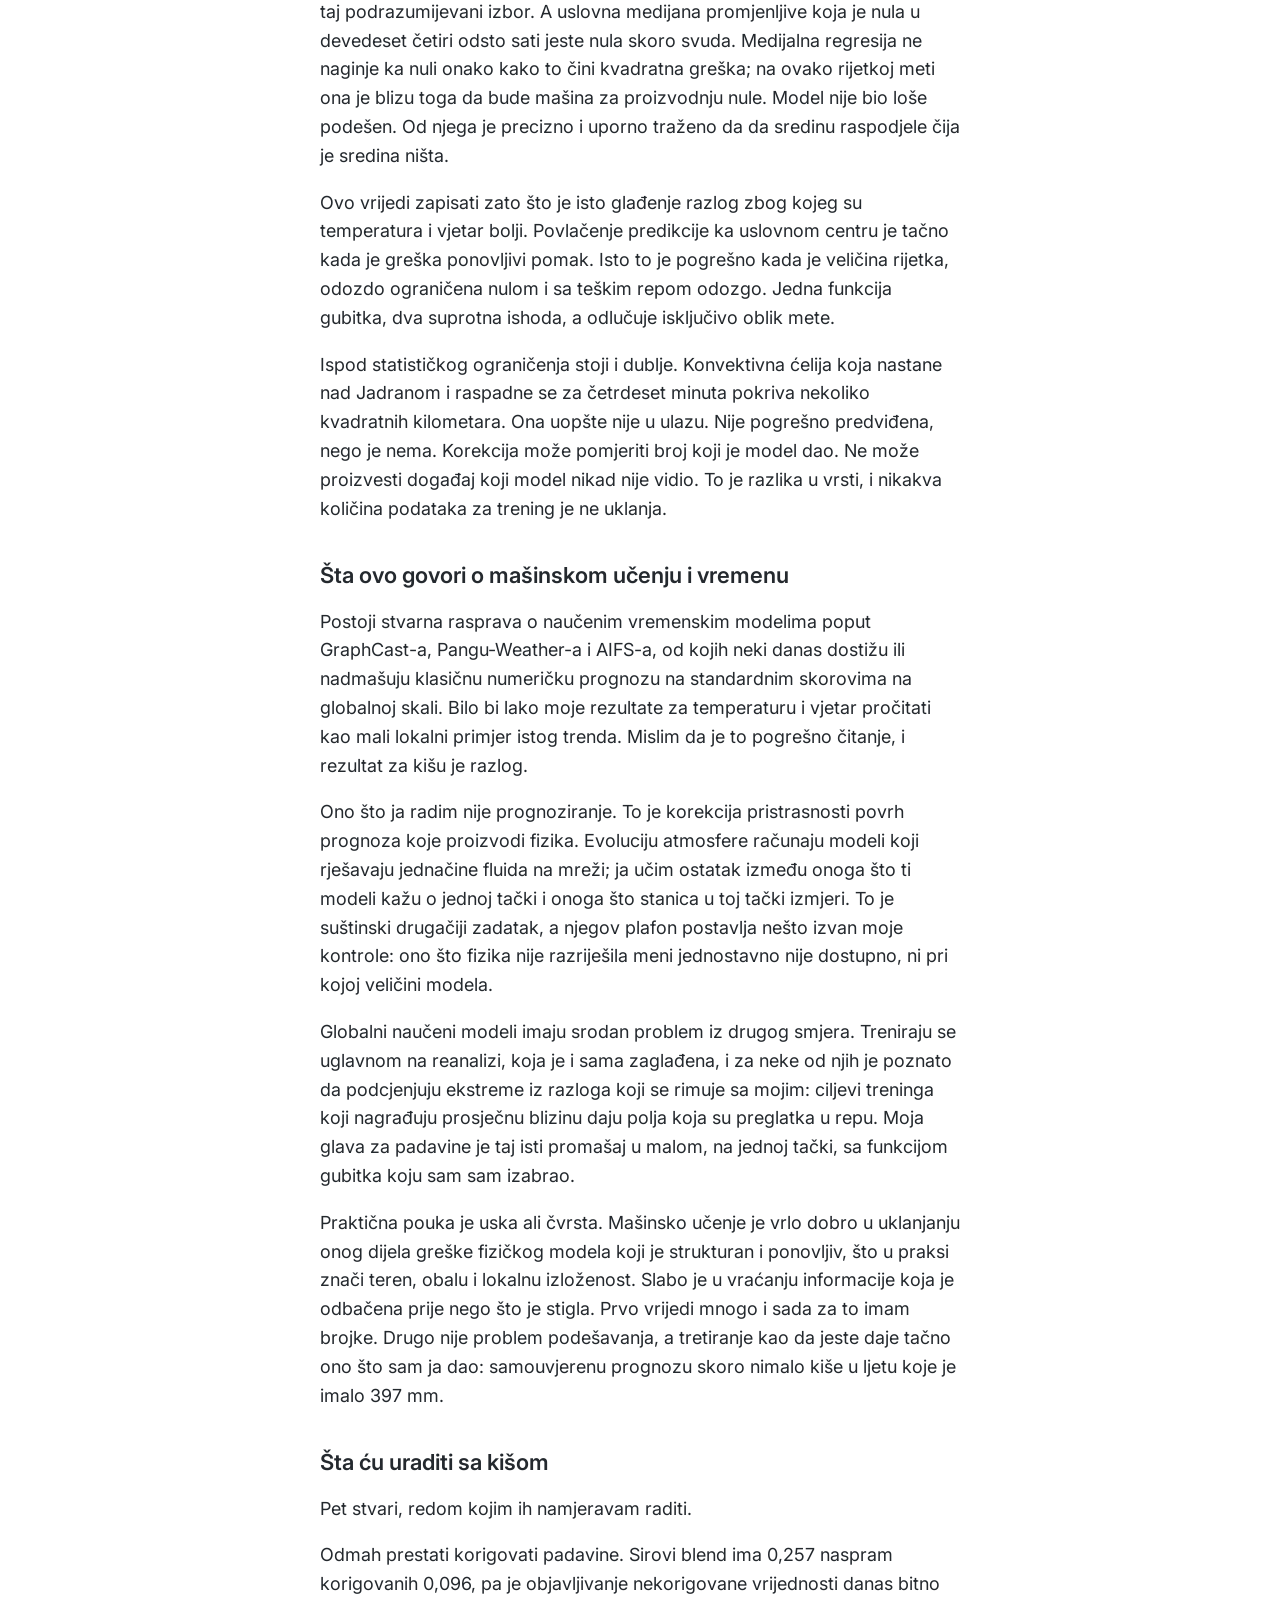
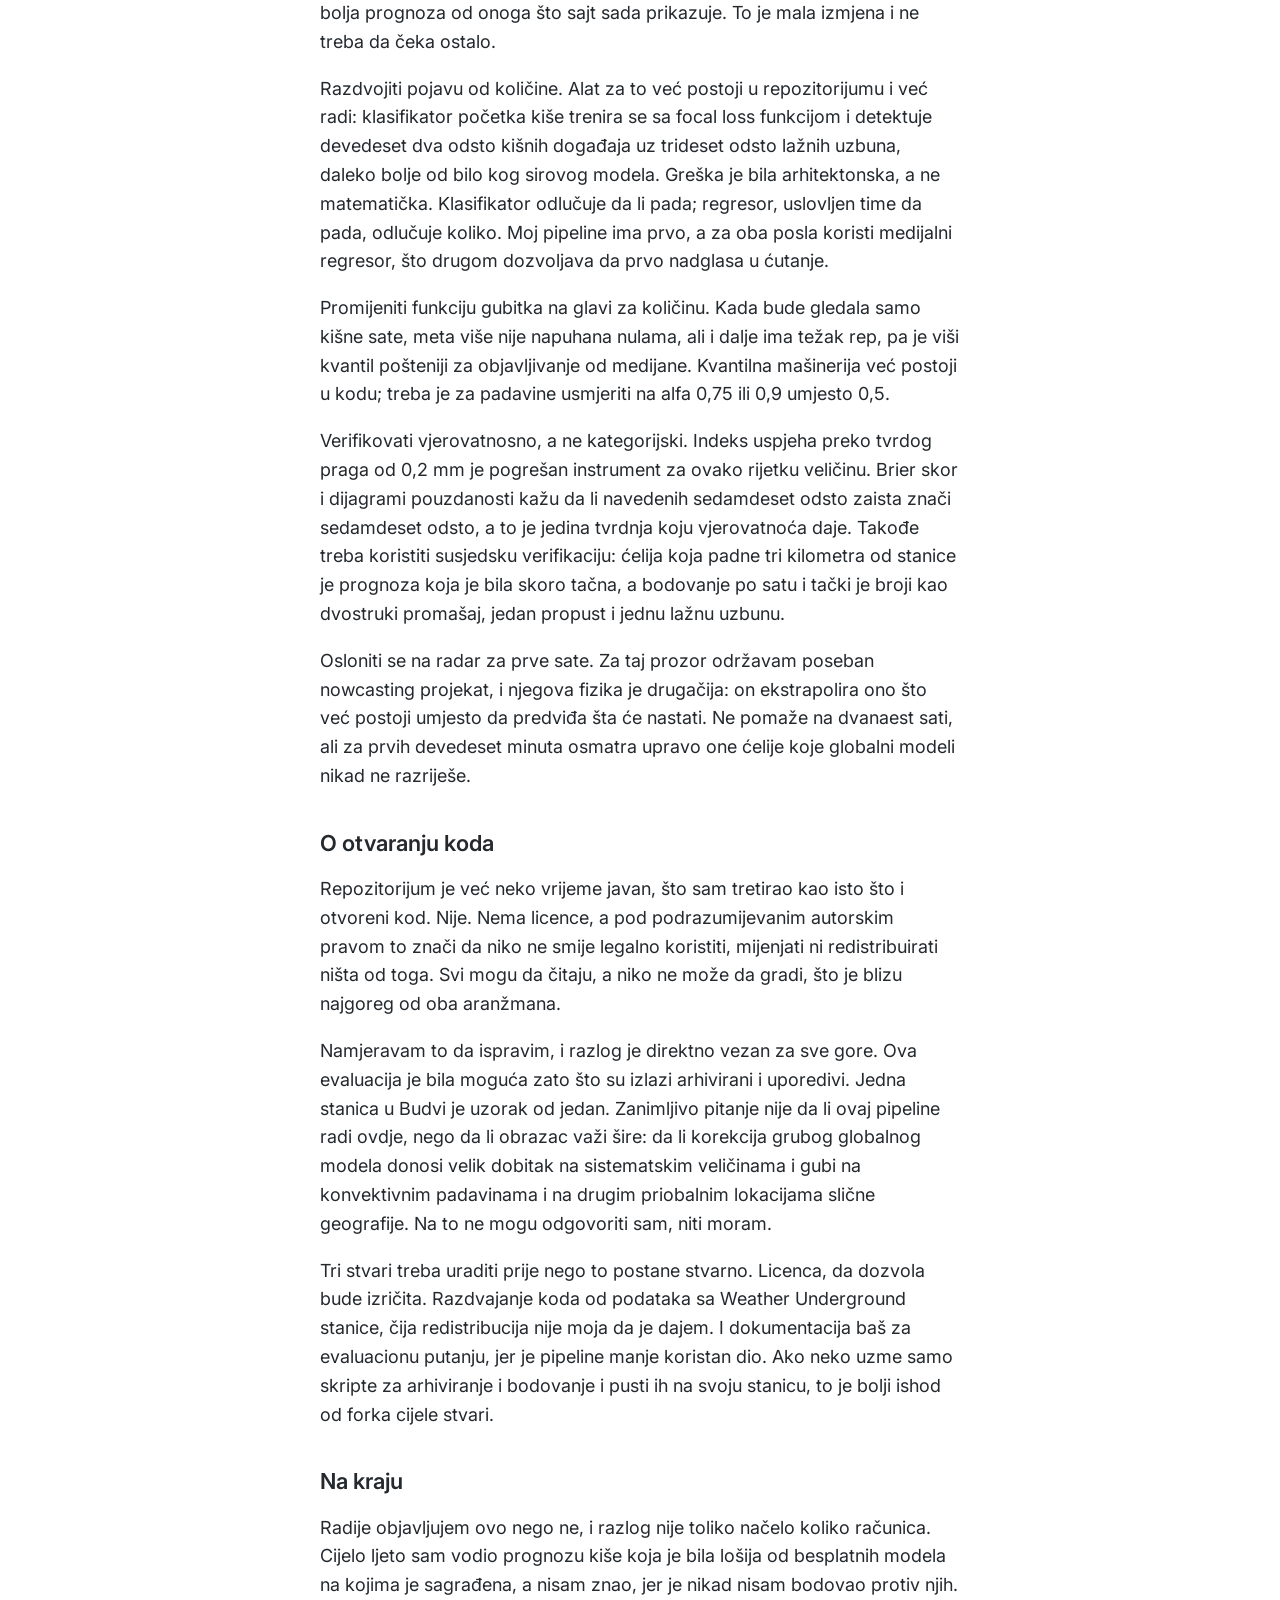
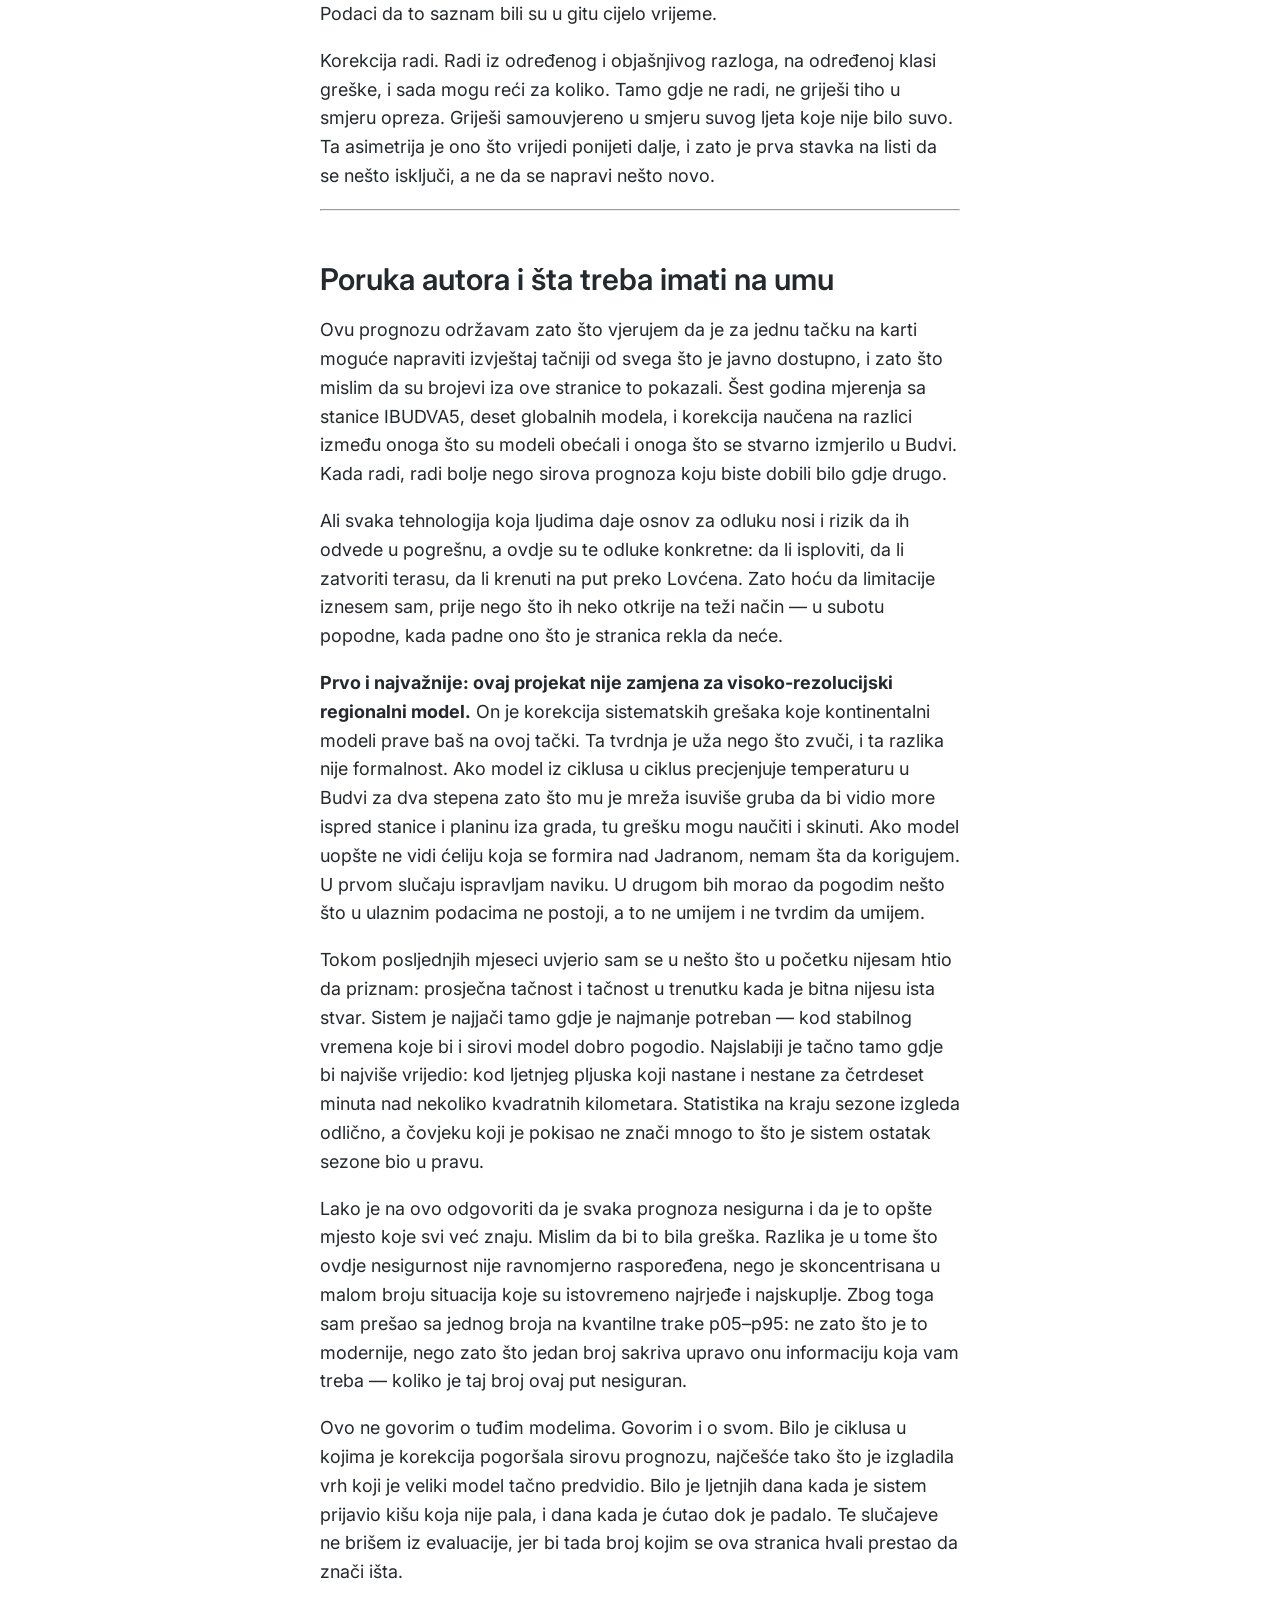
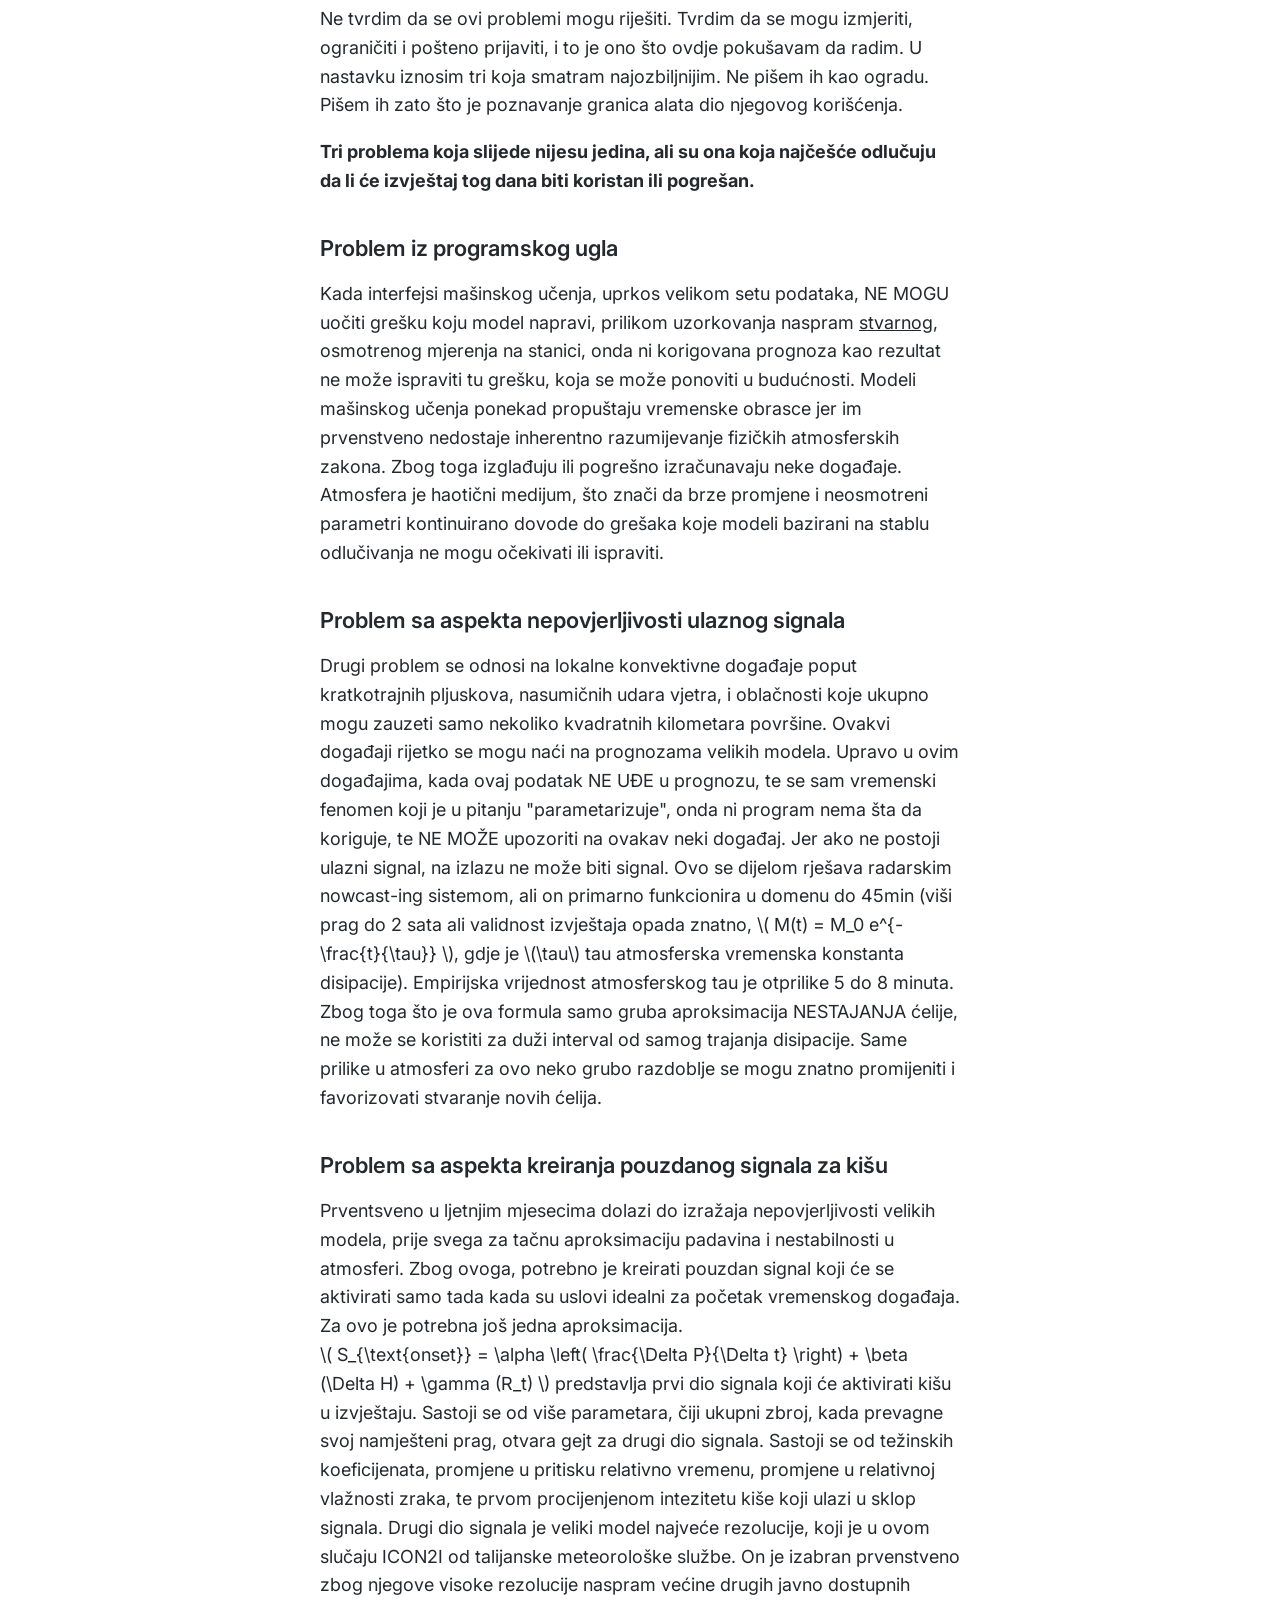
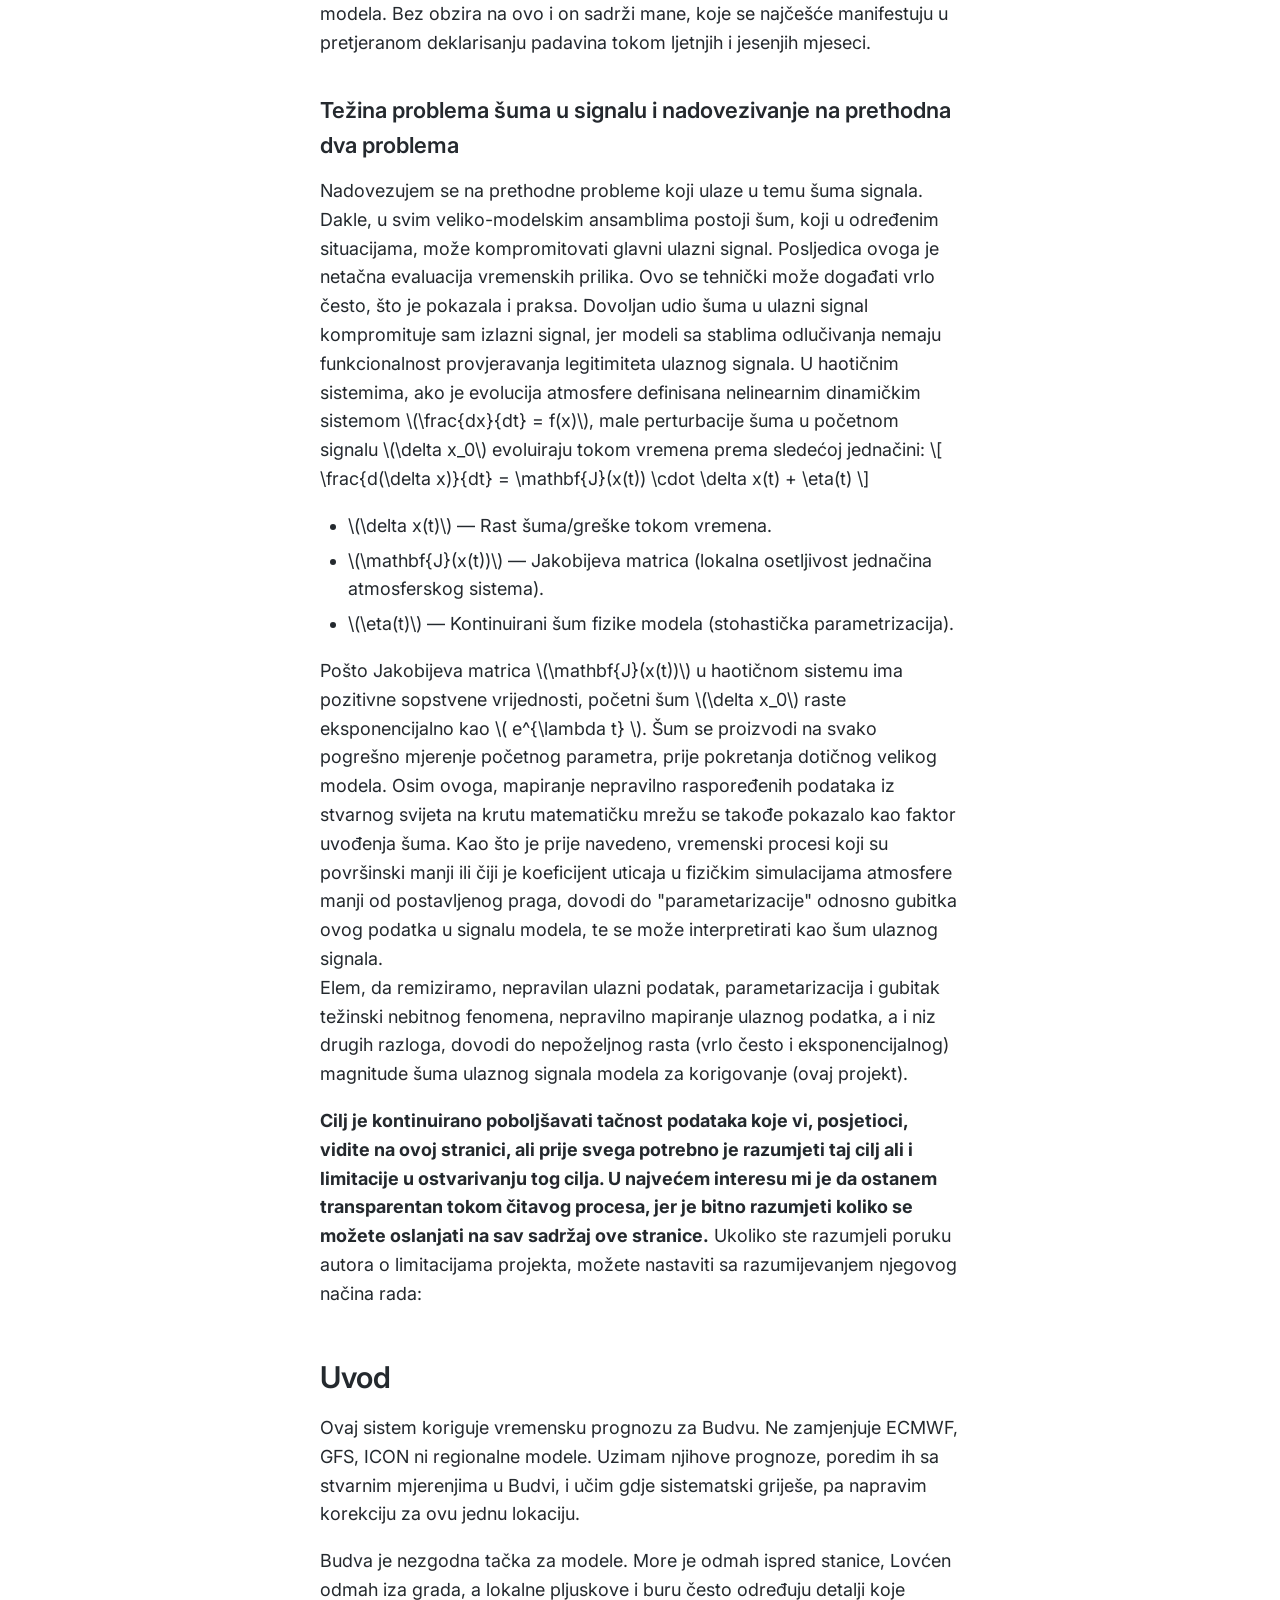
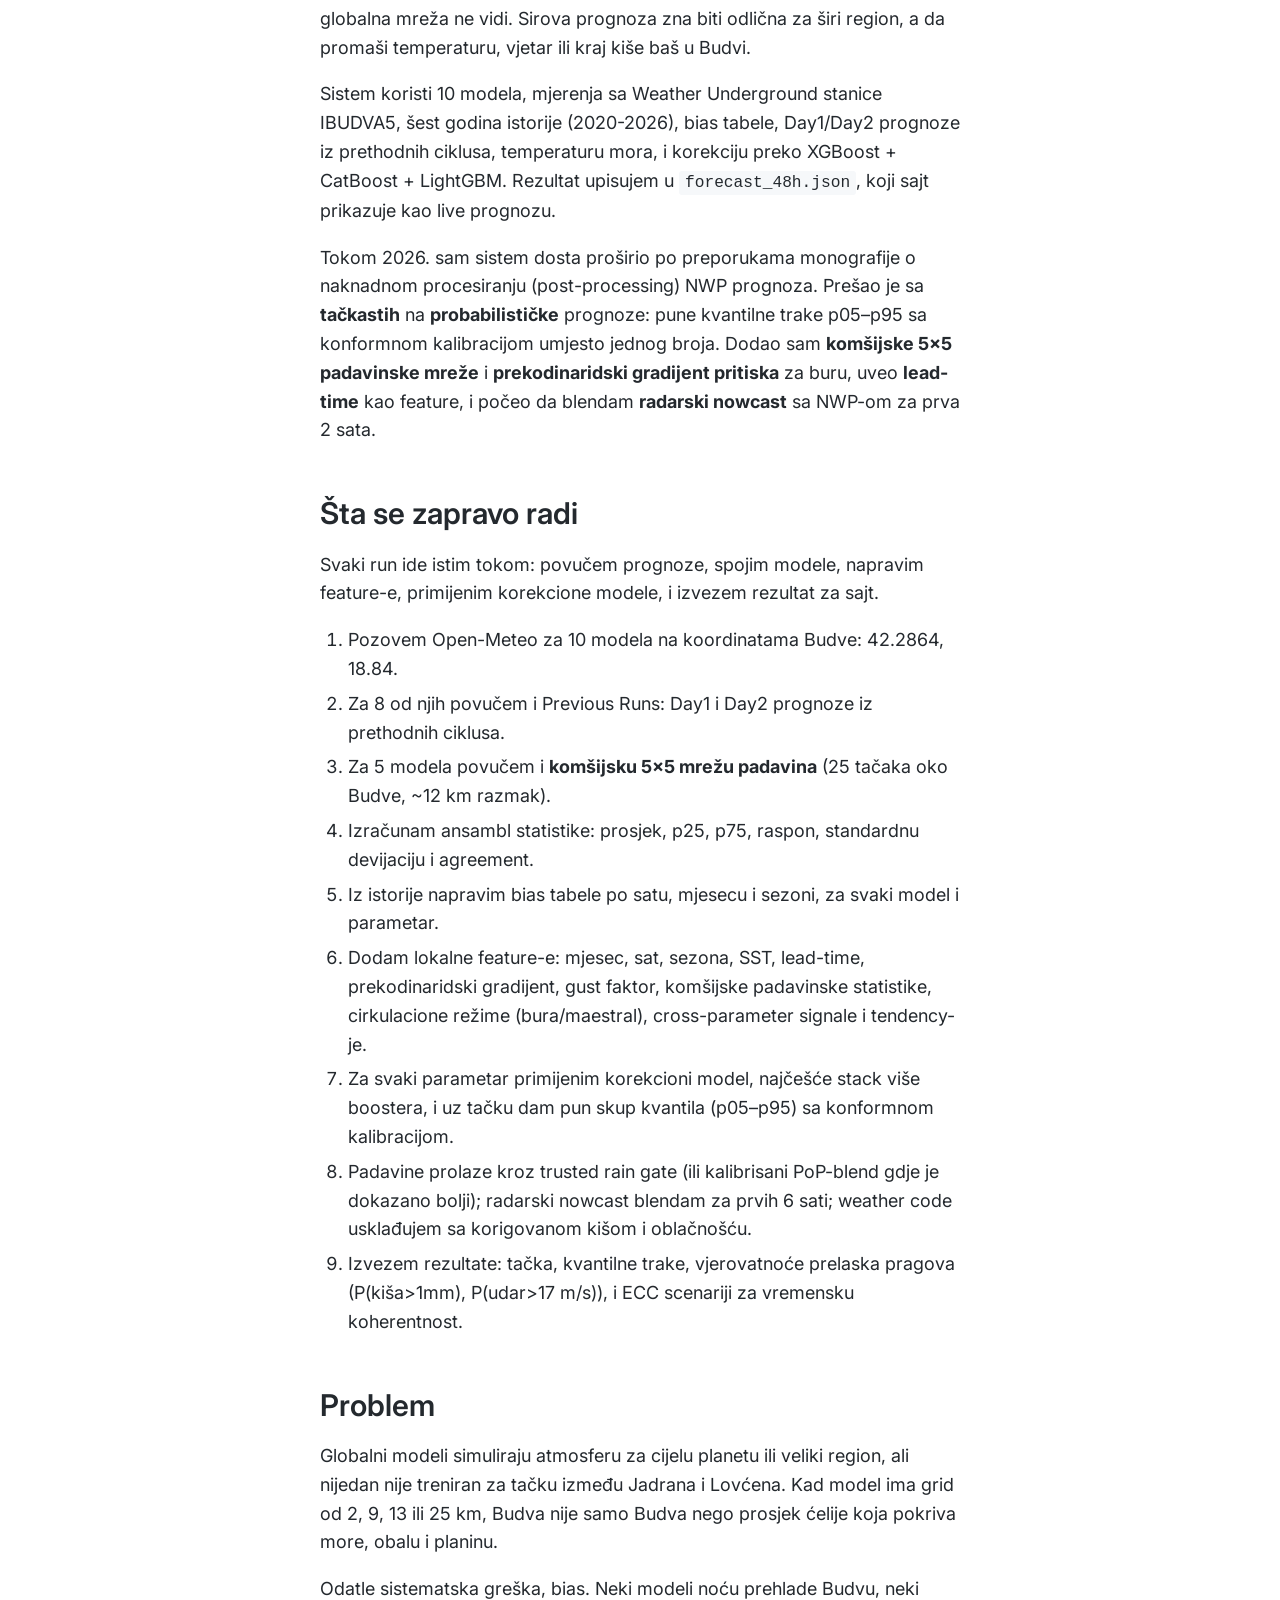
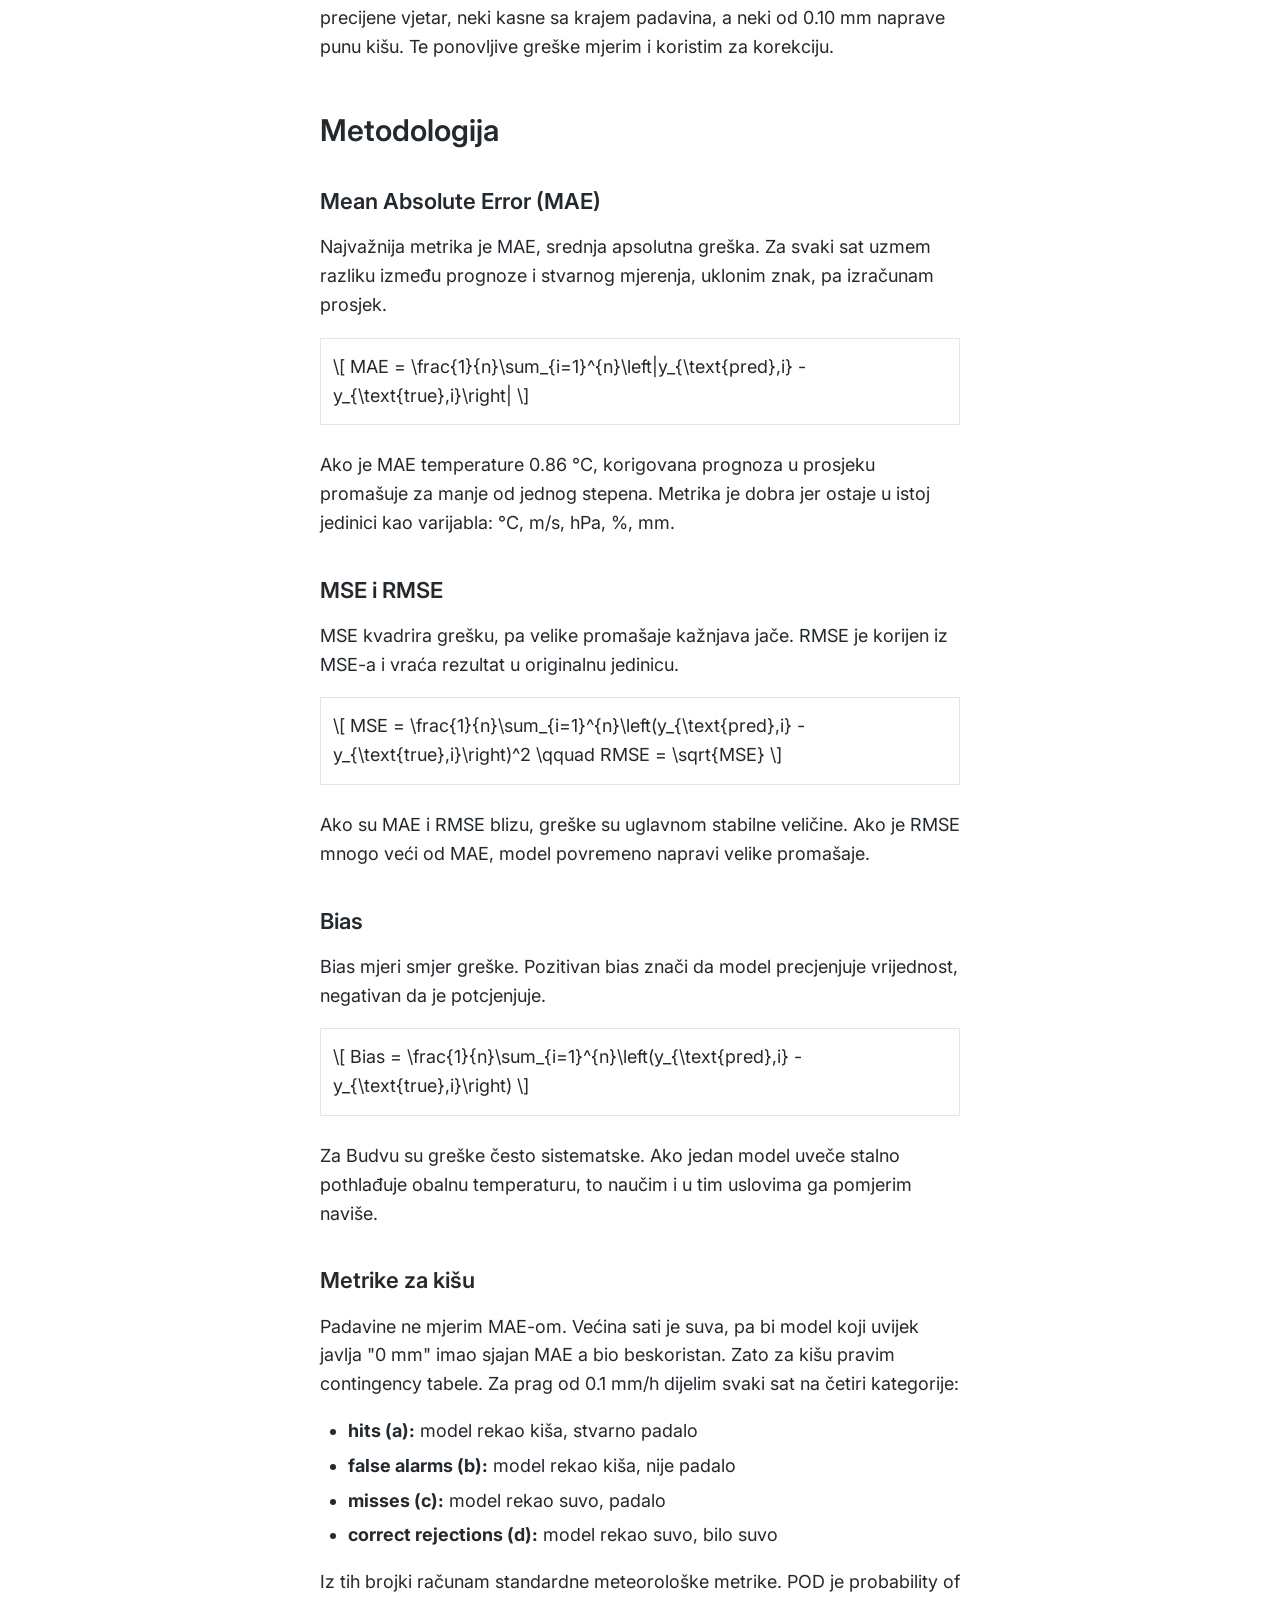
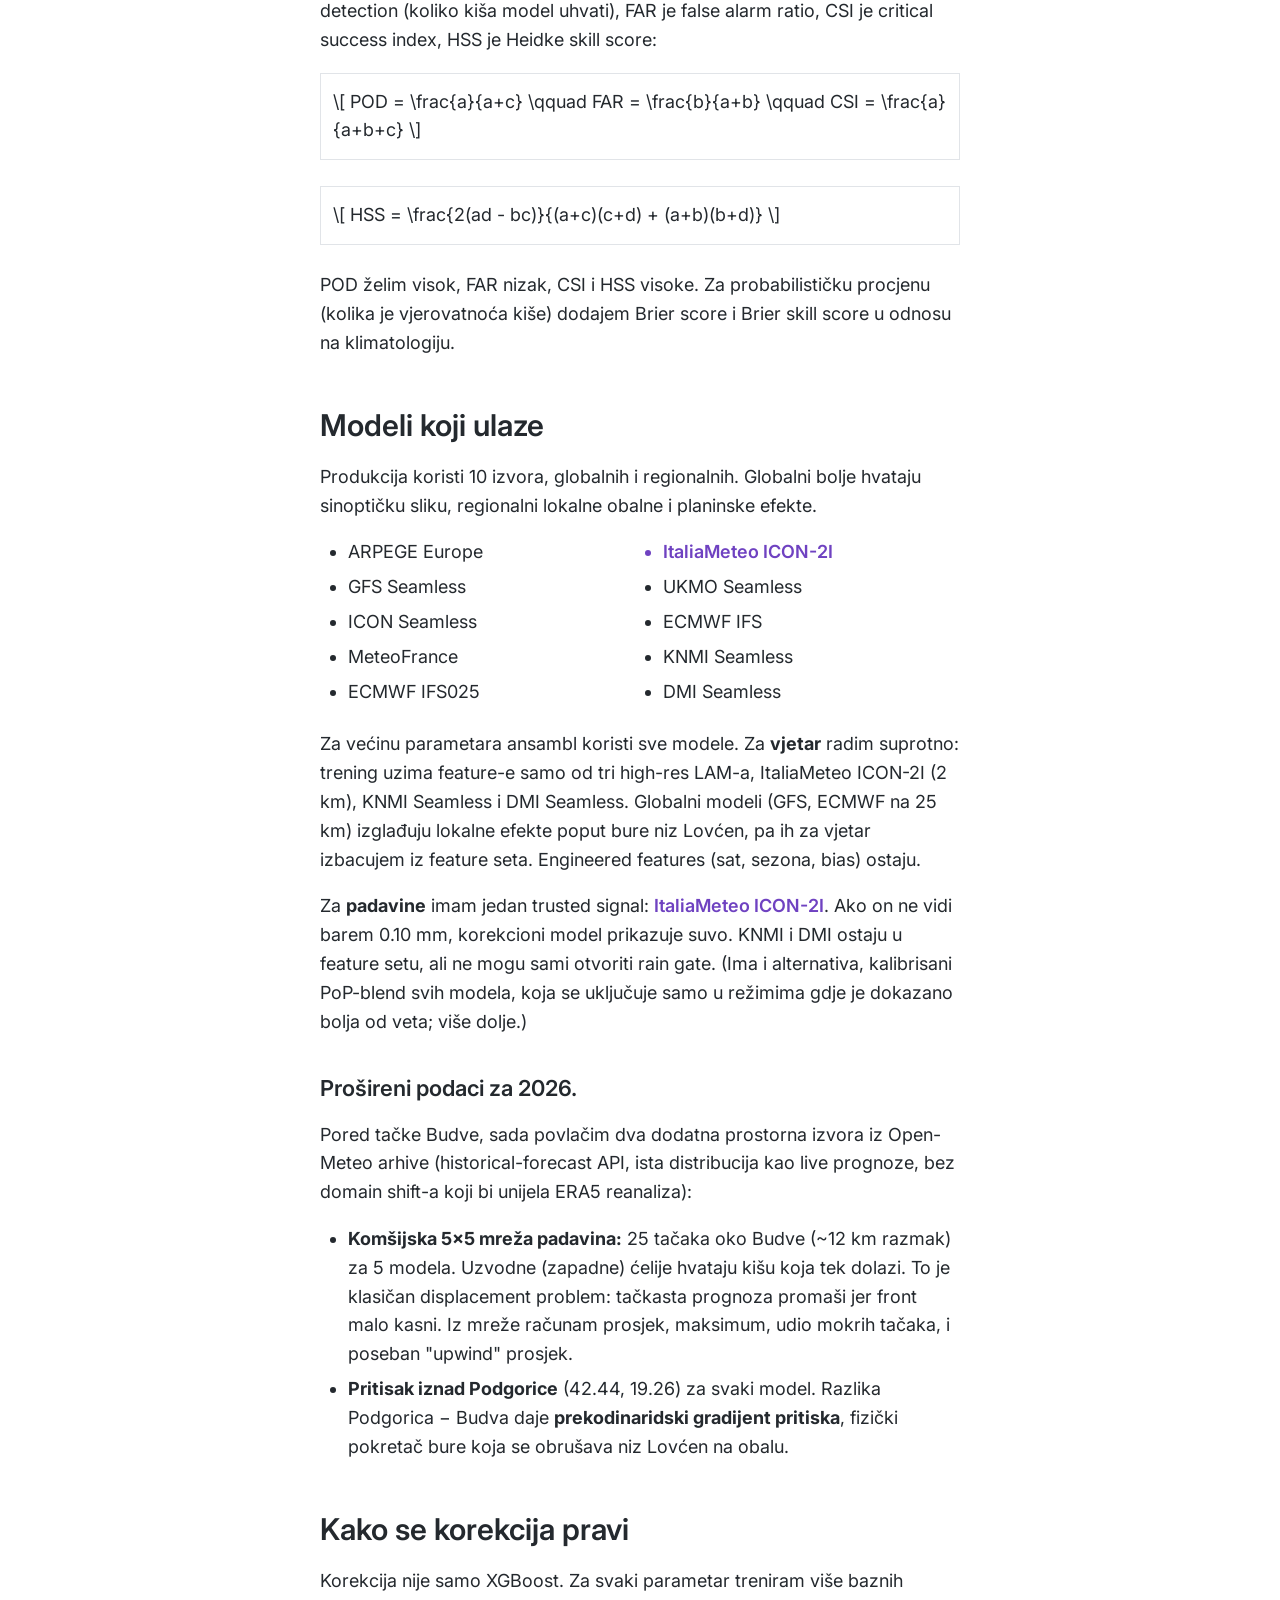
==== commit 605714ef: "Prošireni esej, i ispravka dijagnoze koju sam objavio Dijagnoza je bila netačna. Nije kvadratna greš" ====
--- a/docs/index.html
+++ b/docs/index.html
@@ -330,43 +330,50 @@
         Korigovana prognoza za narednih 48 sati, satni detalji i grafovi su dostupni na <a href="forecast.html"><strong>stranici za live prognozu</strong></a>.
     </div>
 	
-	<h2 id="evaluacija-ljeto-2026">Korekcija popravlja temperaturu i vjetar, a kvari kišu</h2>
+	<h2 id="evaluacija-ljeto-2026">Šta korekcija prognoze može, a šta ne može naučiti</h2>
 	<p class="date">13. septembar 2026</p>
-	<p>U februaru sam napisao da je korigovana prognoza za Budvu tačnija od bilo kog pojedinačnog modela. To je bila tvrdnja zasnovana na unakrsnoj validaciji, dakle na podacima koje je model već vidio. Sada imam nešto bolje. U git istoriji ovog projekta stoji 645 snimaka prognoze objavljenih između 1. juna i 18. avgusta 2026, svaki sa vremenom nastanka i sa korigovanom i sirovom vrijednošću jedno uz drugo. Te prognoze su objavljene prije nego što se vrijeme desilo, pa poređenje sa osmotrenim ne može imati curenje podataka iz treninga.</p>
-	<p>Rezultat je podijeljen, i podjela nije slučajna. Na temperaturi i vjetru korekcija radi dobro. Na kiši radi gore od svakog globalnog modela koji koriguje, uključujući i sopstveni ulaz prije korekcije. Razlika između te dvije vrste greške objašnjava skoro sve ostalo u ovom tekstu.</p>
-	<h3>Šta je korekcija uradila</h3>
-	<p>Na 645 objavljenih prognoza, greška temperature je 1,071 °C za prva dvadeset četiri sata i 1,082 °C za drugi dan. Sirova prognoza, prije korekcije, imala je 1,406 i 1,455 °C. To je smanjenje od dvadeset četiri odnosno dvadeset šest odsto, i praktično se ne pogoršava sa rokom.</p>
-	<p>Vjetar je bolji od toga. Sirova prognoza imala je grešku od 1,01 m/s, korigovana 0,31 m/s, i taj odnos je isti za oba dana. Korekcija skida oko sedamdeset odsto greške vjetra.</p>
-	<p>Radi poređenja, na istom ljetu najbolji pojedinačni model za temperaturu bio je UKMO_SEAMLESS sa 1,500 °C, a najgori ICON_SEAMLESS sa 2,185 °C. Običan prosjek devet različitih modela dao je 1,309 °C. Prosjek je, dakle, pobijedio svaki pojedinačni model i prije ikakvog učenja, što znači da jedan dio koristi ovdje ne dolazi od modela nego od toga što greške različitih modela idu u suprotnim smjerovima.</p>
-	<h3>Zašto je vjetar lakši</h3>
-	<p>Ovog ljeta svih deset modela precijenilo je vjetar, bez ijednog izuzetka, sa odstupanjem od +0,14 m/s kod ECMWF_IFS025 do +1,58 m/s kod DMI_SEAMLESS.</p>
-	<p>Kada svi modeli griješe u istom smjeru i približno isto iz dana u dan, to nije šum nego pristrasnost. Razlog je poznat: mreža velikog modela je pregruba da vidi da je stanica u zavjetrini, pa preko nje prevlači režim otvorenog mora. Ta greška se ponavlja, ima predznak, i zavisi od veličina koje model daje u ulazu, kao što su doba dana, smjer vjetra i gradijent pritiska. Model sa stablima odlučivanja upravo to uči dobro.</p>
-	<p>Sedamdeset odsto smanjenja greške vjetra nije znak da je moj model pametan. Znak je da je greška bila sistematska.</p>
-	<h3>Kiša: moj izlaz naspram globalnih modela</h3>
-	<p>Od 1836 uporedivih sati, kiša od bar 0,2 mm/h padala je u 114. Evo kako je prošao moj objavljeni izlaz naspram svakog globalnog modela na istim satima i istom pragu, onom koji sajt koristi da sat proglasi kišnim.</p>
-	<p>ECMWF_IFS025 pogodio je 54 kišna sata, promašio 60, lažno najavio 84. CSI 0,273. Moj sirovi blend, prije korekcije: 39 pogodaka, 75 promašaja, 38 lažnih. CSI 0,257. UKMO_SEAMLESS: 33, 81, 39. CSI 0,216. Zatim GFS, ECMWF_IFS, ICON, DMI, ITALIAMETEO, ARPEGE i KNMI, od 0,213 do 0,134. Moj korigovani izlaz, onaj koji stranica prikazuje: 12 pogodaka, 102 promašaja, 11 lažnih. CSI 0,096.</p>
-	<p>Moj sirovi blend je drugi u grupi. Moj korigovani izlaz je posljednji, iza svakog pojedinačnog globalnog modela. Korekcija, dakle, ne popravlja kišu nego je kvari, i to za faktor blizu tri.</p>
-	<p>Količine to potvrđuju jasnije od tabele. Tog ljeta na stanici je izmjereno 396,7 mm. Sirovi blend je prognozirao 117,2 mm. Korigovani izlaz je prognozirao 31,4 mm, dakle osam odsto onoga što je stvarno palo, sa najvećim satnim iznosom od 3,90 mm naspram osmotrenih 28,19 mm.</p>
-	<p>Vjerovatnoća kiše ponaša se isto. Kroz cijelo ljeto nije prešla 58,5 odsto, prag od trideset odsto pređen je četiri puta, a prag od pedeset odsto dva puta.</p>
-	<h3>Zašto se to dešava</h3>
-	<p>Razlog nije u podešavanju nego u tome šta model uči. Kiša je nula u devedeset četiri odsto sati. Model koji minimizuje kvadratnu grešku na takvoj promjenljivoj najbrže smanjuje grešku tako što skoro uvijek predviđa blizu nule, jer ga svaki promašeni pljusak košta jednom, a svaka lažna uzbuna košta na mnogo više sati. Naučio je da ćuti.</p>
-	<p>To je ista stvar koja temperaturu i vjetar čini boljim. Kod njih greška ima predznak koji se ponavlja, pa glađenje pomaže. Kod kiše glađenje uklanja upravo signal. Mreža velikog modela ionako ne vidi ćeliju koja nastane nad morem i traje četrdeset minuta, a korekcija ono malo signala što prođe dodatno prigušuje.</p>
-	<p>Iz toga slijedi nešto što nijesam očekivao kada sam počeo da računam: za kišu bi korisnik ovog ljeta bio bolje prošao da je gledao sirovi ECMWF nego moju stranicu. To ne važi za temperaturu ni za vjetar, gdje je korekcija jasno bolja, ali za kišu važi i nema smisla to zaobilaziti.</p>
-	<h3>Vrijeme početka</h3>
-	<p>Jedan dio sistema kišu detektuje znatno bolje od sirovih modela: model koji procjenjuje hoće li uopšte biti kišnog događaja. On hvata devedeset dva odsto događaja, uz lažnu uzbunu u trideset odsto slučajeva.</p>
-	<p>Taj isti model, mjeren po trenutku početka, ima medijalnu grešku od osam sati. Unutar jednog sata od stvarnog početka padne 9,7 odsto najava, unutar tri sata 27 odsto.</p>
-	<p>Te dvije brojke opisuju isti model i nijesu u protivrječnosti. Pitanje hoće li u utorak biti kiše i pitanje hoće li pasti u deset ili u šest nijesu isti zadatak, i drugi je bitno teži. Za nekoga ko planira dan korisno je uglavnom ovo drugo, a izvještaj ih do sada nije razdvajao.</p>
-	<h3>Greške u ulazima</h3>
-	<p>Dvije stvari koje sam našao računajući ovo, i obje su kod mene, ne kod modela.</p>
-	<p>ARPEGE_EUROPE i METEOFRANCE ovog ljeta daju bajt-identične vrijednosti. To je isti izvor koji ulazi dvaput i u prosjeku dobija dvostruki glas. Izmjerio sam koliko to košta: kada se duplikat izbaci, greška prosjeka padne sa 1,322 na 1,309 °C. Praktično ništa, ali broj modela kojim se projekat opisuje nije bio tačan.</p>
-	<p>BOM_ACCESS, GEM_GLOBAL i ICON_D2 nemaju nijedan sat podataka poslije februara. Mjesecima su navedeni kao izvori, a ovog ljeta nijesu doprinijeli ničemu. Koliko je to koštalo nijesam mjerio i ne tvrdim ništa o tome.</p>
-	<h3>Šta dalje</h3>
-	<p>Prvo, prestati korigovati kišu dok se ne popravi. Sirovi blend je ovog ljeta bio skoro tri puta bolji od korigovanog izlaza, pa je puštanje sirove vrijednosti trenutno bolja prognoza od onoga što stranica sada objavljuje. To je jednostavna izmjena i radim je prvu.</p>
-	<p>Drugo, ako korekcija kiše ostane, mora prestati da se uči na kvadratnoj grešci. Za promjenljivu koja je nula u devedeset četiri odsto slučajeva to nagrađuje ćutanje. Postoje funkcije gubitka koje ne nagrađuju, i onset model koji već radi bolje pokazuje da signal postoji.</p>
-	<p>Treće, razdvojiti dvije tvrdnje koje izvještaj sada spaja. Rečenica da se očekuje kiša nosi tačnost od devedeset dva odsto na nivou dana i znatno manju na nivou sata, a trenutno zvuči jednako sigurno u oba slučaja.</p>
-	<p>Četvrto, ukloniti duplikat i vratiti ili izbaciti tri mrtva izvora.</p>
-	<p>Peto, ovakvu evaluaciju raditi iz arhive objavljenih prognoza u redovnom ritmu. Skripta koja je izvukla 645 snimaka iz gita ide uz ovaj tekst i može se pokrenuti kad god.</p>
-	<p>Satna tačnost ljetnje konvekcije na ovoj lokaciji vjerovatno ima gornju granicu koju ni bolji model neće mnogo pomjeriti, jer ćelija koja ne uđe u ulazni signal ne može izaći na izlazu. Ali granica nije tamo gdje sam mislio da jeste. Sirovi blend je ovog ljeta bio trostruko bolji od onoga što sam objavljivao, što znači da prvi dio popravke ne traži bolje podatke nego uklanjanje štete koju sam sam dodao.</p>
+	<p>U februaru sam napisao da je moja korigovana prognoza za Budvu tačnija od bilo kog pojedinačnog globalnog modela. Ta tvrdnja je počivala na unakrsnoj validaciji, dakle na podacima koje je model već vidio. Ovog ljeta sam je provjerio kako treba, i odgovor se dijeli na dva dijela. Za temperaturu i vjetar tvrdnja stoji, sa većom razlikom nego što sam očekivao. Za kišu ne stoji, i to ne za malo: korigovani izlaz koji objavljujem bio je ovog ljeta lošiji od svakog globalnog modela koji koriguje, i lošiji od sopstvenog nekorigovanog ulaza.</p>
+	<p>Iznosim oba dijela, jer je razlog zbog kojeg se razlikuju zanimljiviji od bilo kog pojedinačnog rezultata, i jer govori nešto o tome gdje mašinsko učenje u fizičkim naukama pomaže, a gdje tiho šteti.</p>
+	<h3>Kako sam provjerio</h3>
+	<p>Pipeline commit-uje svoj izlaz u git na svakih pet sati. To se ispostavilo važnijim od svega što sam namjerno napravio za evaluaciju. U istoriji repozitorijuma stoji 645 snimaka prognoze objavljenih između 1. juna i 18. avgusta 2026, svaki sa vremenom nastanka, i svaki sa korigovanom i sirovom vrijednošću jedno uz drugo.</p>
+	<p>Te prognoze su objavljene prije nego što se vrijeme desilo. Nikakva pažnja pri pravljenju validacionog skupa ne daje to svojstvo; arhiva ga ima po konstrukciji. Planirao sam da retreniram model na podacima do 31. maja da bih dobio pošten out-of-sample broj, a ispostavilo se da nije bilo potrebno. Dokaz se mjesecima skupljao u gitu.</p>
+	<h3>Šta je korekcija uradila dobro</h3>
+	<p>Na 645 objavljenih prognoza, greška korigovane temperature bila je 1,071 °C za prva dvadeset četiri sata i 1,082 °C za drugi dan, naspram 1,406 i 1,455 °C sirove. To je smanjenje od dvadeset četiri odnosno dvadeset šest odsto, i jedva se pogoršava sa rokom.</p>
+	<p>Vjetar je bolji od toga. Sirova greška bila je 1,01 m/s, korigovana 0,31 m/s, i odnos je isti za oba dana. Korekcija skida oko sedamdeset odsto greške.</p>
+	<p>Radi poređenja, najbolji pojedinačni globalni model za temperaturu bio je UKMO_SEAMLESS sa 1,500 °C, a najgori ICON_SEAMLESS sa 2,185 °C. Običan prosjek devet različitih modela dao je 1,309 °C i pobijedio svaki pojedinačni model prije ikakvog učenja. Dio onoga što liči na mašinsko učenje ovdje je zapravo poništavanje nezavisnih grešaka.</p>
+	<h3>Zašto je vjetar lak slučaj</h3>
+	<p>Svih deset modela precijenilo je vjetar ovog ljeta, bez izuzetka, sa odstupanjem od +0,14 m/s kod ECMWF_IFS025 do +1,58 m/s kod DMI_SEAMLESS.</p>
+	<p>Kada svaki model griješi u istom smjeru i približno isto iz dana u dan, to nije šum nego pristrasnost. Uzrok je poznat i fizički: mreža globalnog modela je pregruba da razriješi da stanica leži u zavjetrini terena, pa preko nje prevlači režim otvorenog mora. Greška se ponavlja, ima predznak, i zavisi od veličina koje model daje: doba dana, smjer vjetra, gradijent pritiska. Stablo sa gradijentnim pojačanjem takvu strukturu uči odlično.</p>
+	<p>Sedamdeset odsto smanjenja greške nije dokaz da je moj model pametan. Dokaz je da je greška bila sistematska. To su različite tvrdnje, a njihovo miješanje je način na koji ljudi povjeruju da je mašinsko učenje riješilo problem koji je samo pospremilo.</p>
+	<h3>Zašto je kiša težak slučaj</h3>
+	<p>Od 1836 uporedivih sati, kiša od bar 0,2 mm/h pala je u 114. Evo kako objavljeni izlaz stoji naspram svakog globalnog modela, na istim satima i na istom pragu, onom koji sajt sam koristi da sat proglasi kišnim.</p>
+	<p>ECMWF_IFS025 pogodio je 54 kišna sata, promašio 60, lažno najavio 84, sa indeksom uspjeha 0,273. Moj sirovi blend pogodio je 39, promašio 75, lažno najavio 38, indeks 0,257, što bi ga stavilo na drugo mjesto. Zatim UKMO sa 0,216, GFS sa 0,213, i ostali do KNMI sa 0,134. Moj korigovani izlaz, brojevi koje sajt zaista prikazuje, pogodio je 12, promašio 102, lažno najavio 11. Indeks 0,096. Posljednji, iza svakog modela koji bi trebalo da popravlja.</p>
+	<p>Količine pokazuju promašaj jasnije od bilo kog skora. Stanica je izmjerila 396,7 mm tokom ljeta. Sirovi blend prognozirao je 117,2 mm. Korigovani izlaz prognozirao je 31,4 mm, osam odsto onoga što je palo, sa najvećim satnim iznosom od 3,90 mm naspram osmotrenih 28,19 mm. Vjerovatnoća kiše nije prešla 58,5 odsto cijelo ljeto, a prag od pedeset odsto pređen je dva puta.</p>
+	<p>Pošten rezime je da bi posjetilac koji se zanima za kišu ovog ljeta bolje prošao čitajući sirovi ECMWF nego moj sajt. Za temperaturu i vjetar to ne važi. Za kišu važi.</p>
+	<h3>Mehanizam, i zašto sam ga prvo pogrešno opisao</h3>
+	<p>Prvo objašnjenje koje sam dao bilo je da regresija minimizuje kvadratnu grešku, što nagrađuje predviđanje blizu nule kod promjenljive koja je nula u devedeset četiri odsto sati. Objavio sam to. Zatim sam pročitao sopstveni kod i našao da je gore.</p>
+	<p>Podrazumijevani cilj u putanji za podešavanje nije kvadratna greška nego reg:quantileerror sa alfa 0,5, dakle medijalna regresija. Padavine padaju na taj podrazumijevani izbor. A uslovna medijana promjenljive koja je nula u devedeset četiri odsto sati jeste nula skoro svuda. Medijalna regresija ne naginje ka nuli onako kako to čini kvadratna greška; na ovako rijetkoj meti ona je blizu toga da bude mašina za proizvodnju nule. Model nije bio loše podešen. Od njega je precizno i uporno traženo da da sredinu raspodjele čija je sredina ništa.</p>
+	<p>Ovo vrijedi zapisati zato što je isto glađenje razlog zbog kojeg su temperatura i vjetar bolji. Povlačenje predikcije ka uslovnom centru je tačno kada je greška ponovljivi pomak. Isto to je pogrešno kada je veličina rijetka, odozdo ograničena nulom i sa teškim repom odozgo. Jedna funkcija gubitka, dva suprotna ishoda, a odlučuje isključivo oblik mete.</p>
+	<p>Ispod statističkog ograničenja stoji i dublje. Konvektivna ćelija koja nastane nad Jadranom i raspadne se za četrdeset minuta pokriva nekoliko kvadratnih kilometara. Ona uopšte nije u ulazu. Nije pogrešno predviđena, nego je nema. Korekcija može pomjeriti broj koji je model dao. Ne može proizvesti događaj koji model nikad nije vidio. To je razlika u vrsti, i nikakva količina podataka za trening je ne uklanja.</p>
+	<h3>Šta ovo govori o mašinskom učenju i vremenu</h3>
+	<p>Postoji stvarna rasprava o naučenim vremenskim modelima poput GraphCast-a, Pangu-Weather-a i AIFS-a, od kojih neki danas dostižu ili nadmašuju klasičnu numeričku prognozu na standardnim skorovima na globalnoj skali. Bilo bi lako moje rezultate za temperaturu i vjetar pročitati kao mali lokalni primjer istog trenda. Mislim da je to pogrešno čitanje, i rezultat za kišu je razlog.</p>
+	<p>Ono što ja radim nije prognoziranje. To je korekcija pristrasnosti povrh prognoza koje proizvodi fizika. Evoluciju atmosfere računaju modeli koji rješavaju jednačine fluida na mreži; ja učim ostatak između onoga što ti modeli kažu o jednoj tački i onoga što stanica u toj tački izmjeri. To je suštinski drugačiji zadatak, a njegov plafon postavlja nešto izvan moje kontrole: ono što fizika nije razriješila meni jednostavno nije dostupno, ni pri kojoj veličini modela.</p>
+	<p>Globalni naučeni modeli imaju srodan problem iz drugog smjera. Treniraju se uglavnom na reanalizi, koja je i sama zaglađena, i za neke od njih je poznato da podcjenjuju ekstreme iz razloga koji se rimuje sa mojim: ciljevi treninga koji nagrađuju prosječnu blizinu daju polja koja su preglatka u repu. Moja glava za padavine je taj isti promašaj u malom, na jednoj tački, sa funkcijom gubitka koju sam sam izabrao.</p>
+	<p>Praktična pouka je uska ali čvrsta. Mašinsko učenje je vrlo dobro u uklanjanju onog dijela greške fizičkog modela koji je strukturan i ponovljiv, što u praksi znači teren, obalu i lokalnu izloženost. Slabo je u vraćanju informacije koja je odbačena prije nego što je stigla. Prvo vrijedi mnogo i sada za to imam brojke. Drugo nije problem podešavanja, a tretiranje kao da jeste daje tačno ono što sam ja dao: samouvjerenu prognozu skoro nimalo kiše u ljetu koje je imalo 397 mm.</p>
+	<h3>Šta ću uraditi sa kišom</h3>
+	<p>Pet stvari, redom kojim ih namjeravam raditi.</p>
+	<p>Odmah prestati korigovati padavine. Sirovi blend ima 0,257 naspram korigovanih 0,096, pa je objavljivanje nekorigovane vrijednosti danas bitno bolja prognoza od onoga što sajt sada prikazuje. To je mala izmjena i ne treba da čeka ostalo.</p>
+	<p>Razdvojiti pojavu od količine. Alat za to već postoji u repozitorijumu i već radi: klasifikator početka kiše trenira se sa focal loss funkcijom i detektuje devedeset dva odsto kišnih događaja uz trideset odsto lažnih uzbuna, daleko bolje od bilo kog sirovog modela. Greška je bila arhitektonska, a ne matematička. Klasifikator odlučuje da li pada; regresor, uslovljen time da pada, odlučuje koliko. Moj pipeline ima prvo, a za oba posla koristi medijalni regresor, što drugom dozvoljava da prvo nadglasa u ćutanje.</p>
+	<p>Promijeniti funkciju gubitka na glavi za količinu. Kada bude gledala samo kišne sate, meta više nije napuhana nulama, ali i dalje ima težak rep, pa je viši kvantil pošteniji za objavljivanje od medijane. Kvantilna mašinerija već postoji u kodu; treba je za padavine usmjeriti na alfa 0,75 ili 0,9 umjesto 0,5.</p>
+	<p>Verifikovati vjerovatnosno, a ne kategorijski. Indeks uspjeha preko tvrdog praga od 0,2 mm je pogrešan instrument za ovako rijetku veličinu. Brier skor i dijagrami pouzdanosti kažu da li navedenih sedamdeset odsto zaista znači sedamdeset odsto, a to je jedina tvrdnja koju vjerovatnoća daje. Takođe treba koristiti susjedsku verifikaciju: ćelija koja padne tri kilometra od stanice je prognoza koja je bila skoro tačna, a bodovanje po satu i tački je broji kao dvostruki promašaj, jedan propust i jednu lažnu uzbunu.</p>
+	<p>Osloniti se na radar za prve sate. Za taj prozor održavam poseban nowcasting projekat, i njegova fizika je drugačija: on ekstrapolira ono što već postoji umjesto da predviđa šta će nastati. Ne pomaže na dvanaest sati, ali za prvih devedeset minuta osmatra upravo one ćelije koje globalni modeli nikad ne razriješe.</p>
+	<h3>O otvaranju koda</h3>
+	<p>Repozitorijum je već neko vrijeme javan, što sam tretirao kao isto što i otvoreni kod. Nije. Nema licence, a pod podrazumijevanim autorskim pravom to znači da niko ne smije legalno koristiti, mijenjati ni redistribuirati ništa od toga. Svi mogu da čitaju, a niko ne može da gradi, što je blizu najgoreg od oba aranžmana.</p>
+	<p>Namjeravam to da ispravim, i razlog je direktno vezan za sve gore. Ova evaluacija je bila moguća zato što su izlazi arhivirani i uporedivi. Jedna stanica u Budvi je uzorak od jedan. Zanimljivo pitanje nije da li ovaj pipeline radi ovdje, nego da li obrazac važi šire: da li korekcija grubog globalnog modela donosi velik dobitak na sistematskim veličinama i gubi na konvektivnim padavinama i na drugim priobalnim lokacijama slične geografije. Na to ne mogu odgovoriti sam, niti moram.</p>
+	<p>Tri stvari treba uraditi prije nego to postane stvarno. Licenca, da dozvola bude izričita. Razdvajanje koda od podataka sa Weather Underground stanice, čija redistribucija nije moja da je dajem. I dokumentacija baš za evaluacionu putanju, jer je pipeline manje koristan dio. Ako neko uzme samo skripte za arhiviranje i bodovanje i pusti ih na svoju stanicu, to je bolji ishod od forka cijele stvari.</p>
+	<h3>Na kraju</h3>
+	<p>Radije objavljujem ovo nego ne, i razlog nije toliko načelo koliko računica. Cijelo ljeto sam vodio prognozu kiše koja je bila lošija od besplatnih modela na kojima je sagrađena, a nisam znao, jer je nikad nisam bodovao protiv njih. Podaci da to saznam bili su u gitu cijelo vrijeme.</p>
+	<p>Korekcija radi. Radi iz određenog i objašnjivog razloga, na određenoj klasi greške, i sada mogu reći za koliko. Tamo gdje ne radi, ne griješi tiho u smjeru opreza. Griješi samouvjereno u smjeru suvog ljeta koje nije bilo suvo. Ta asimetrija je ono što vrijedi ponijeti dalje, i zato je prva stavka na listi da se nešto isključi, a ne da se napravi nešto novo.</p>
 
 	<hr>
 
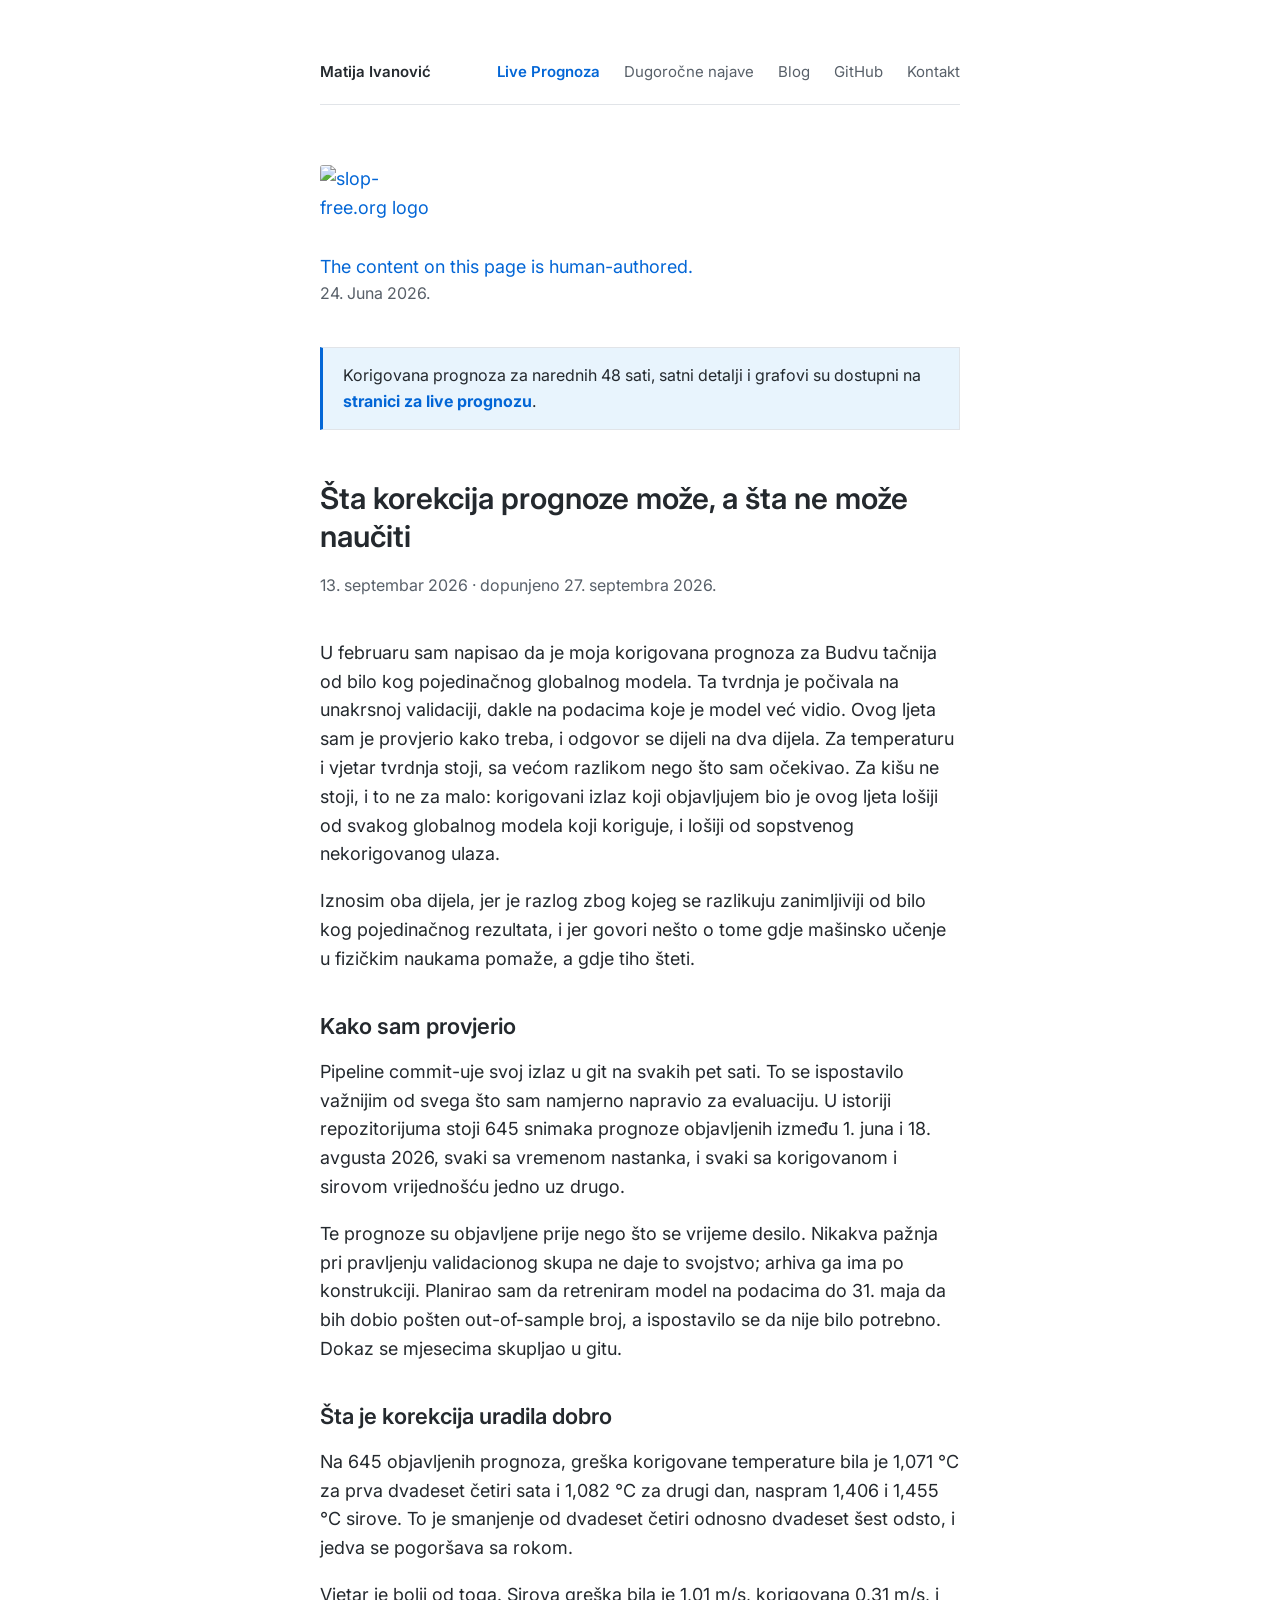
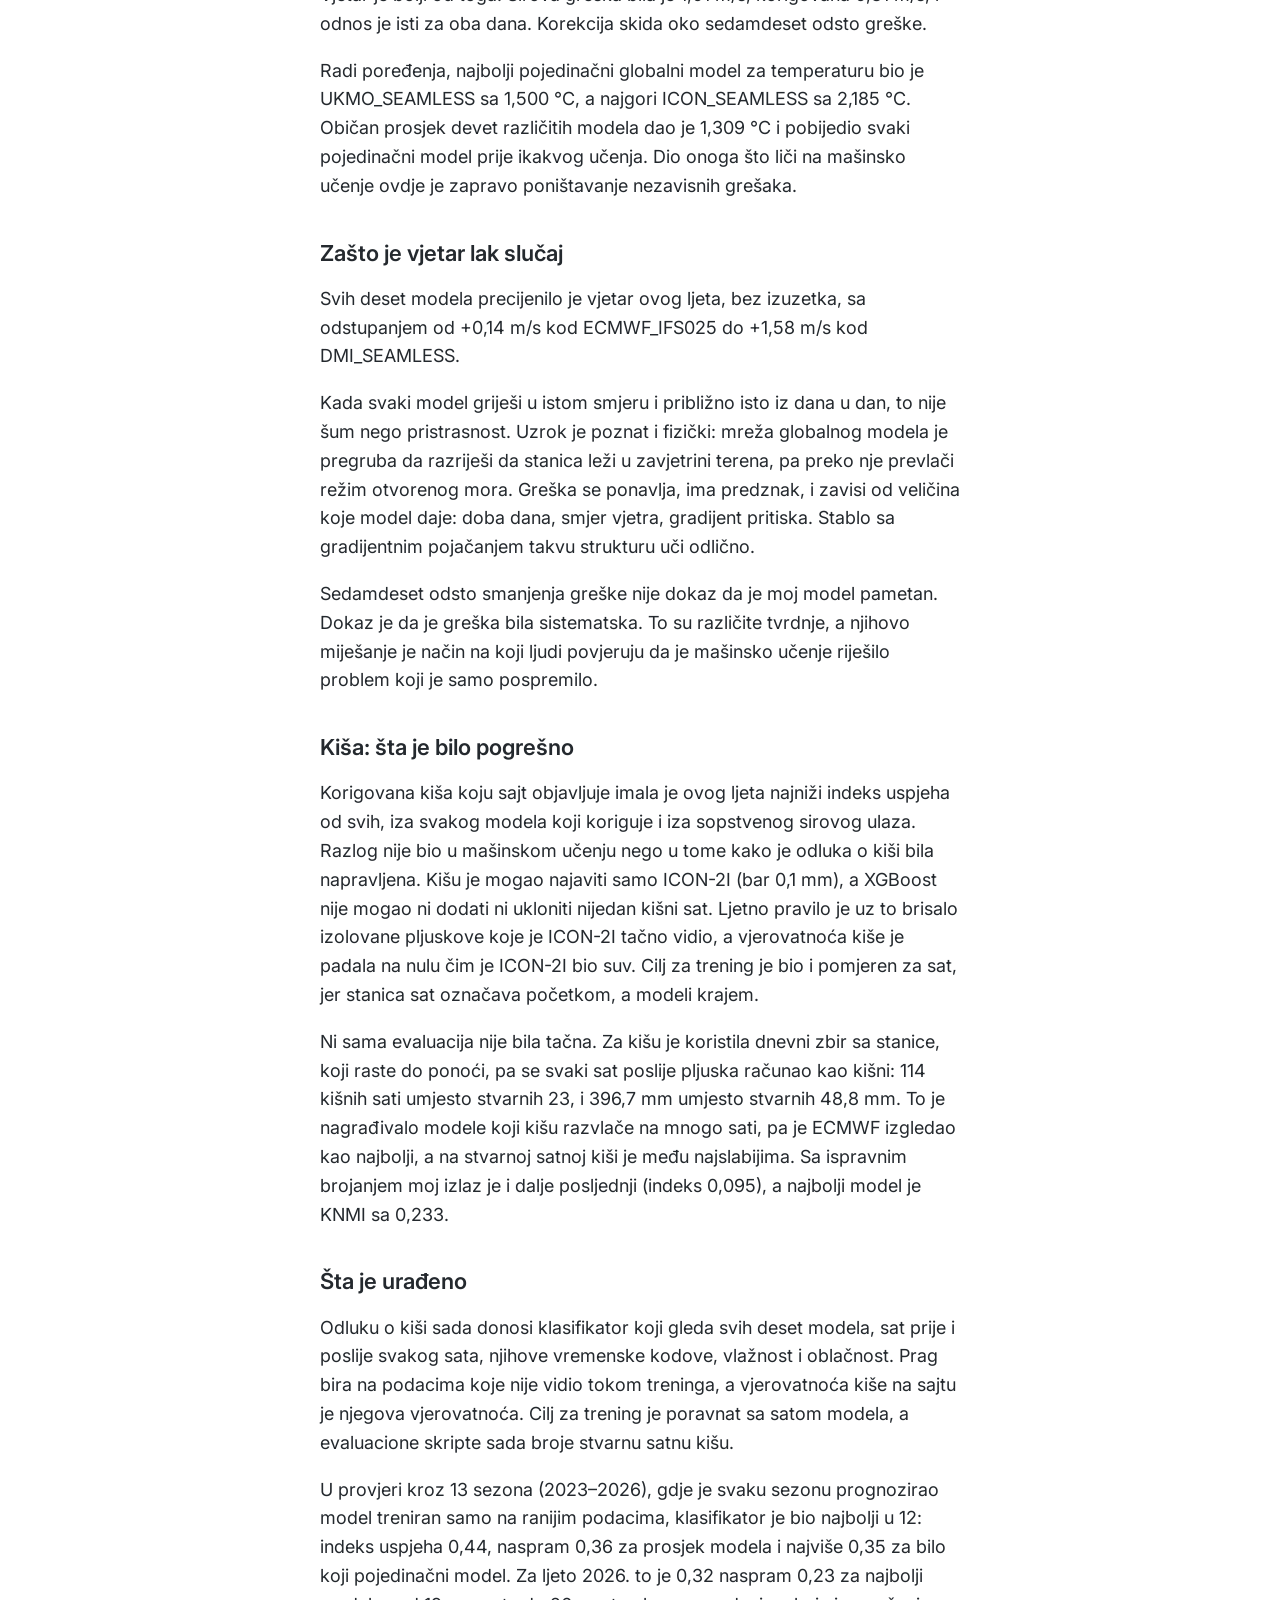
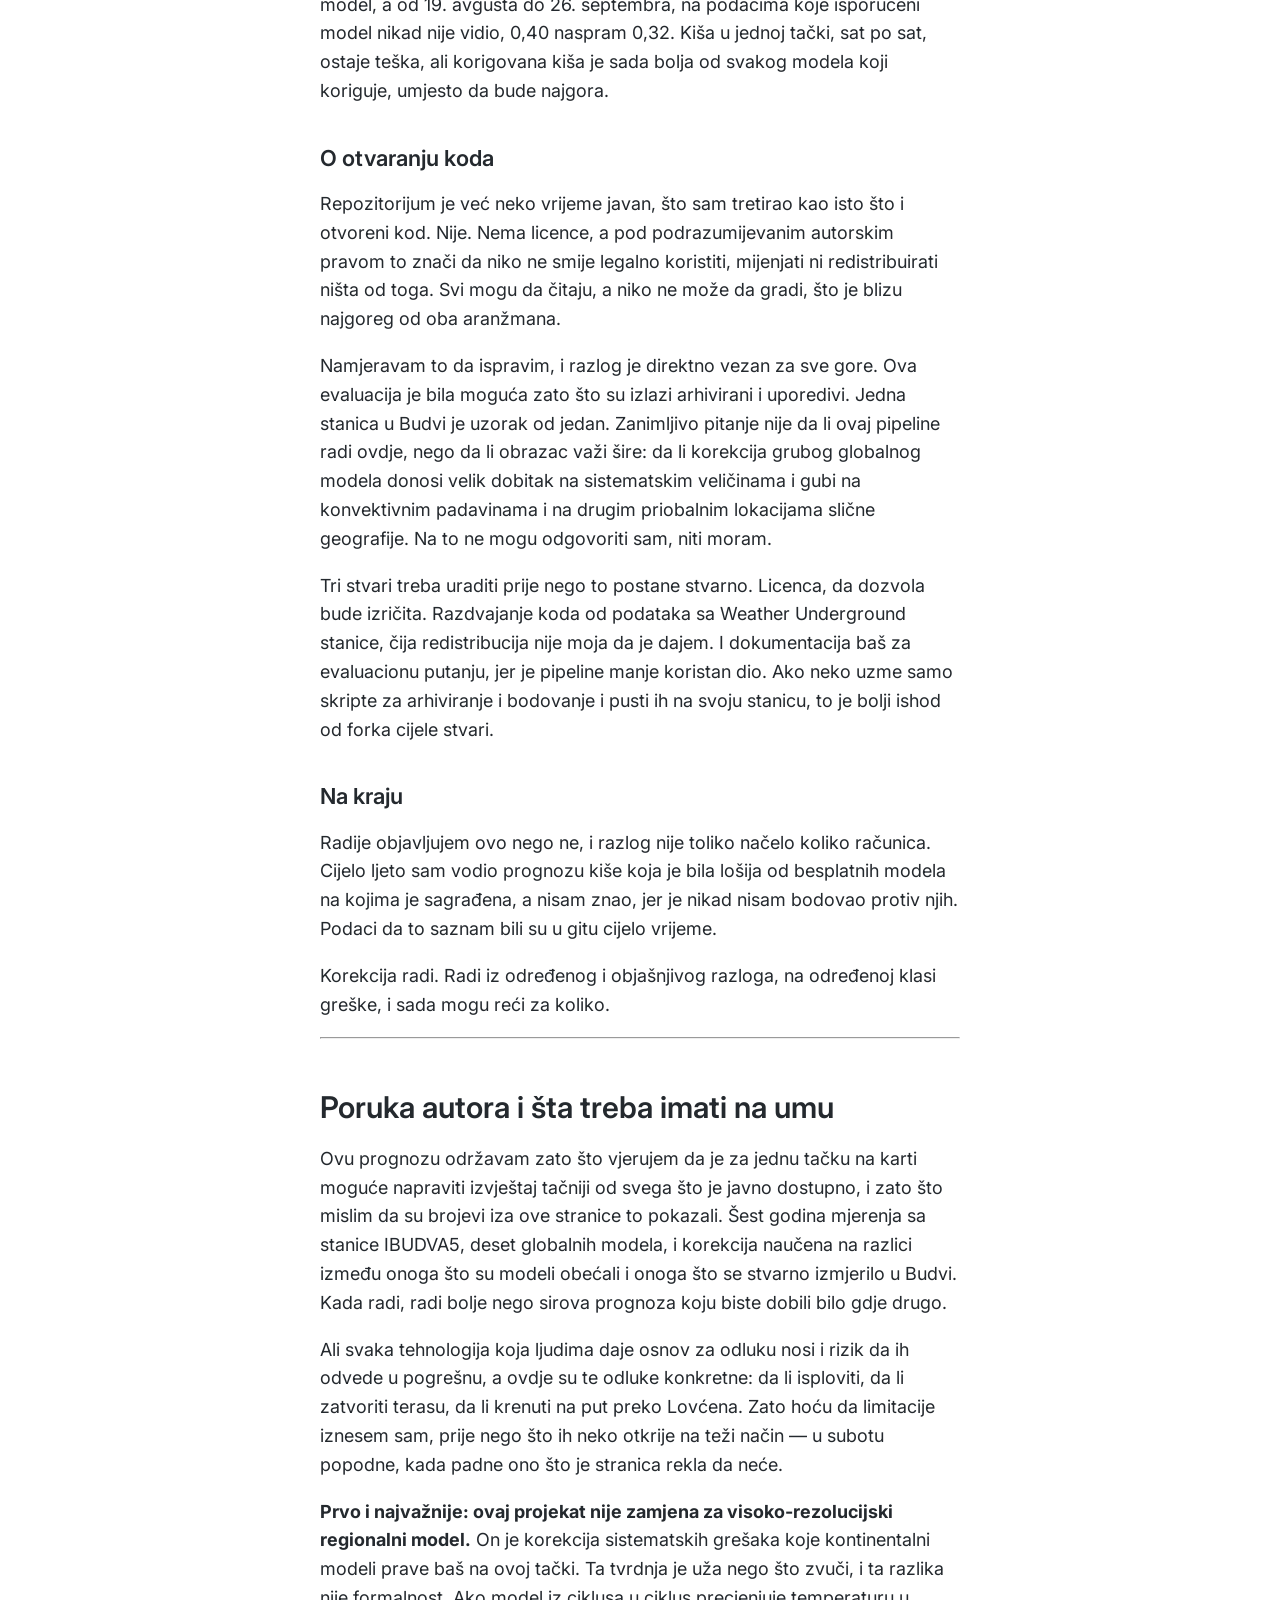
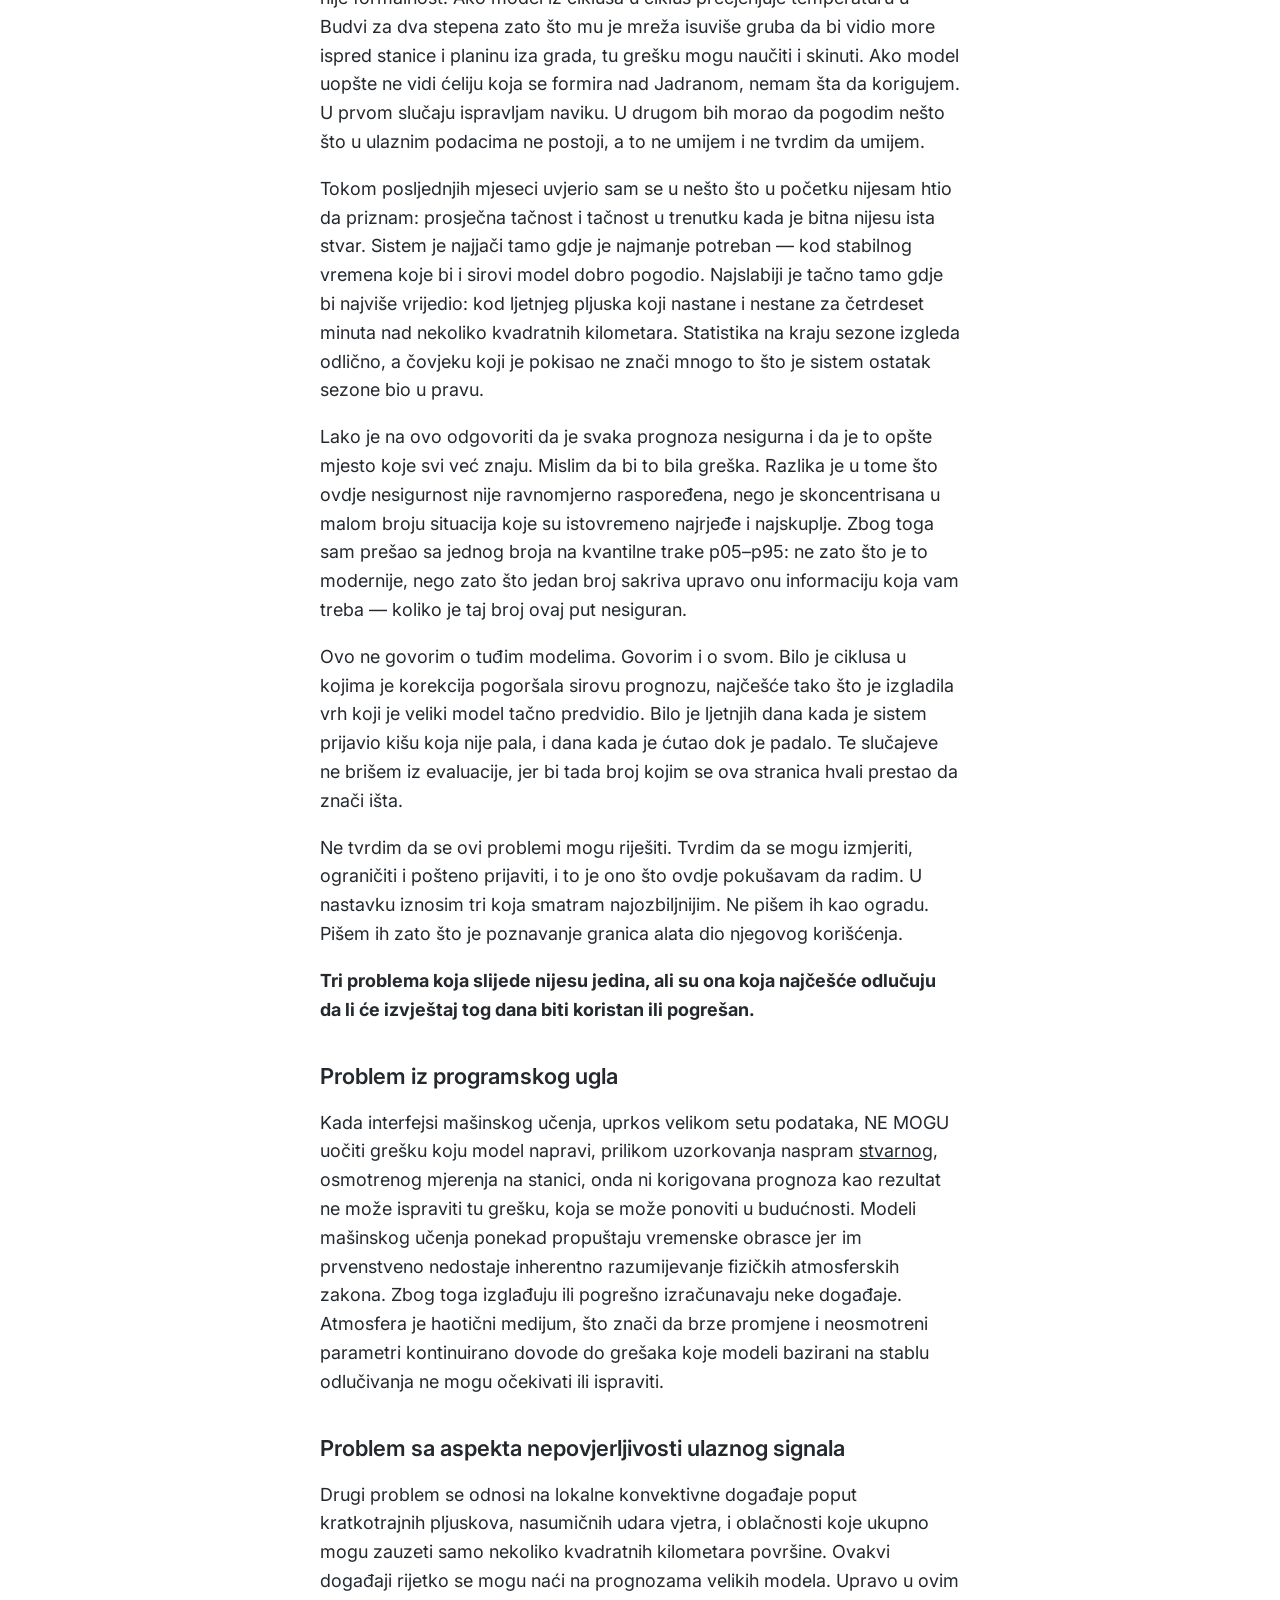
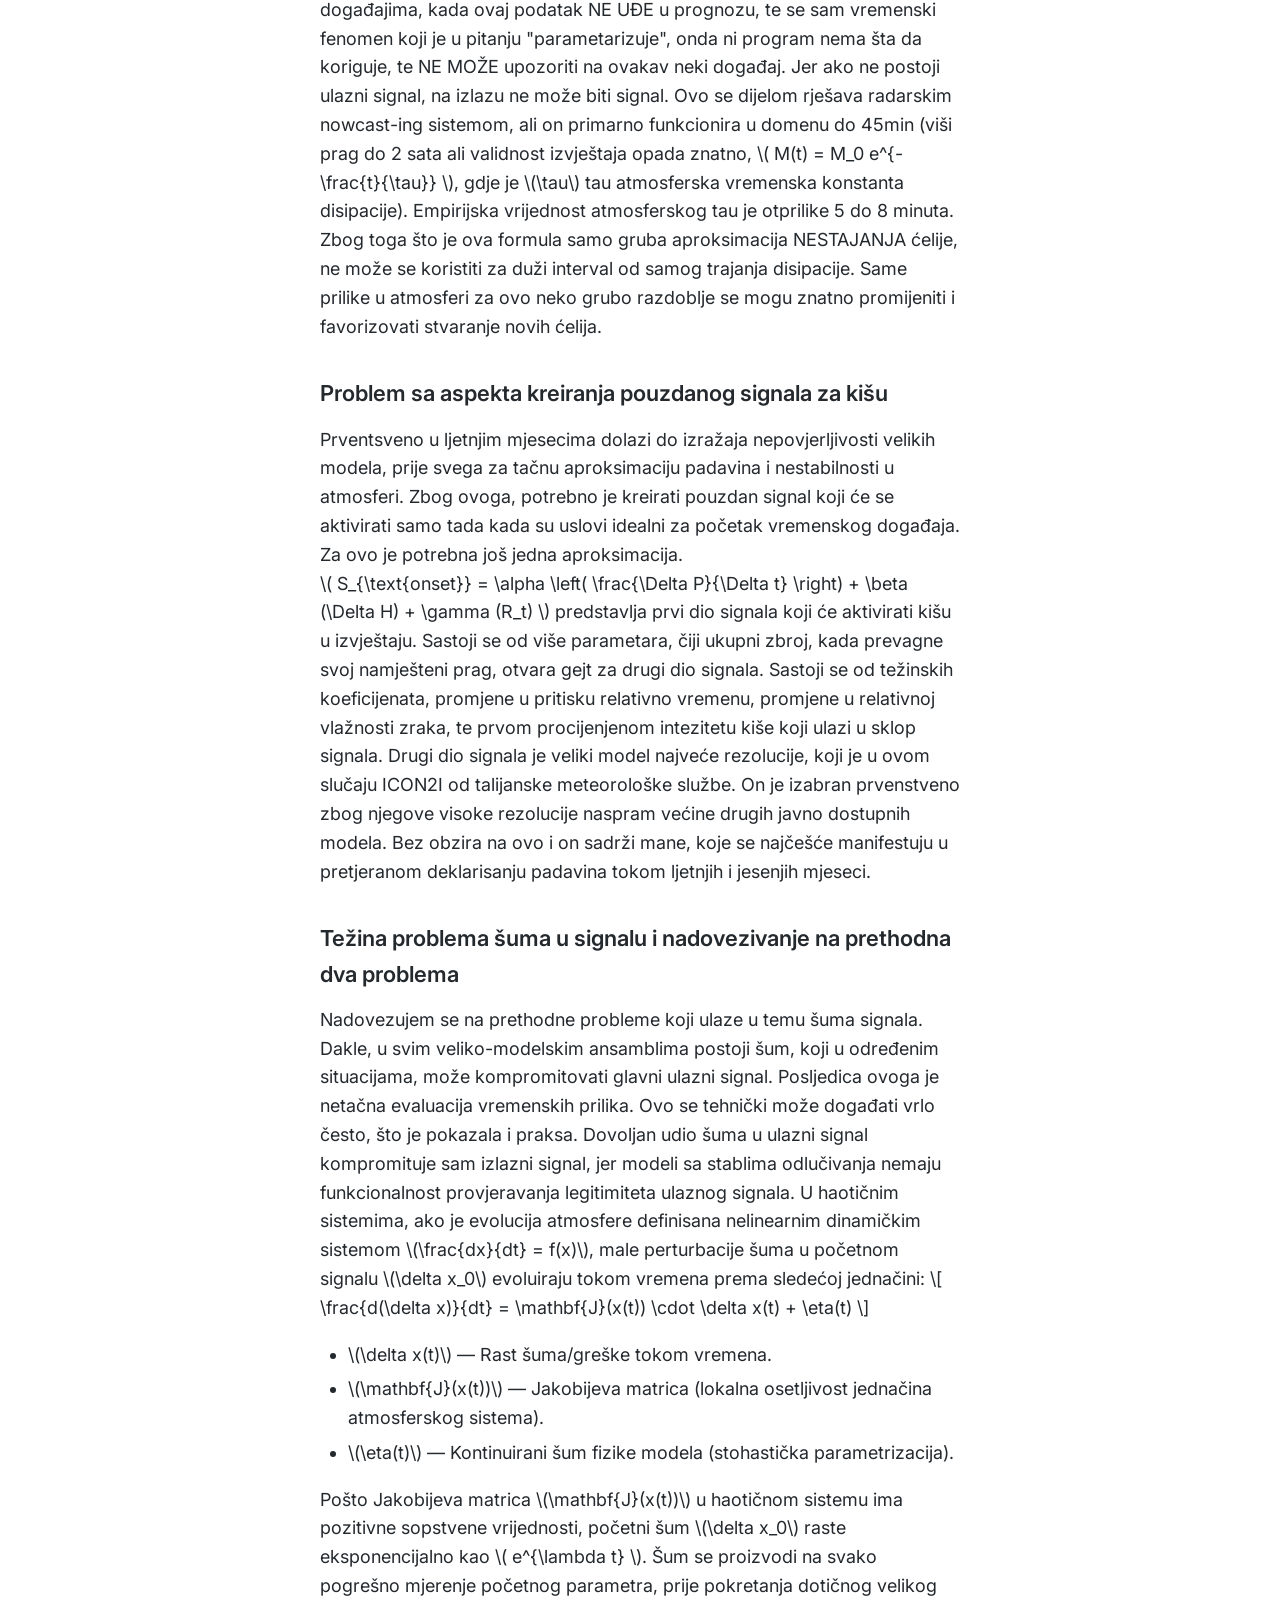
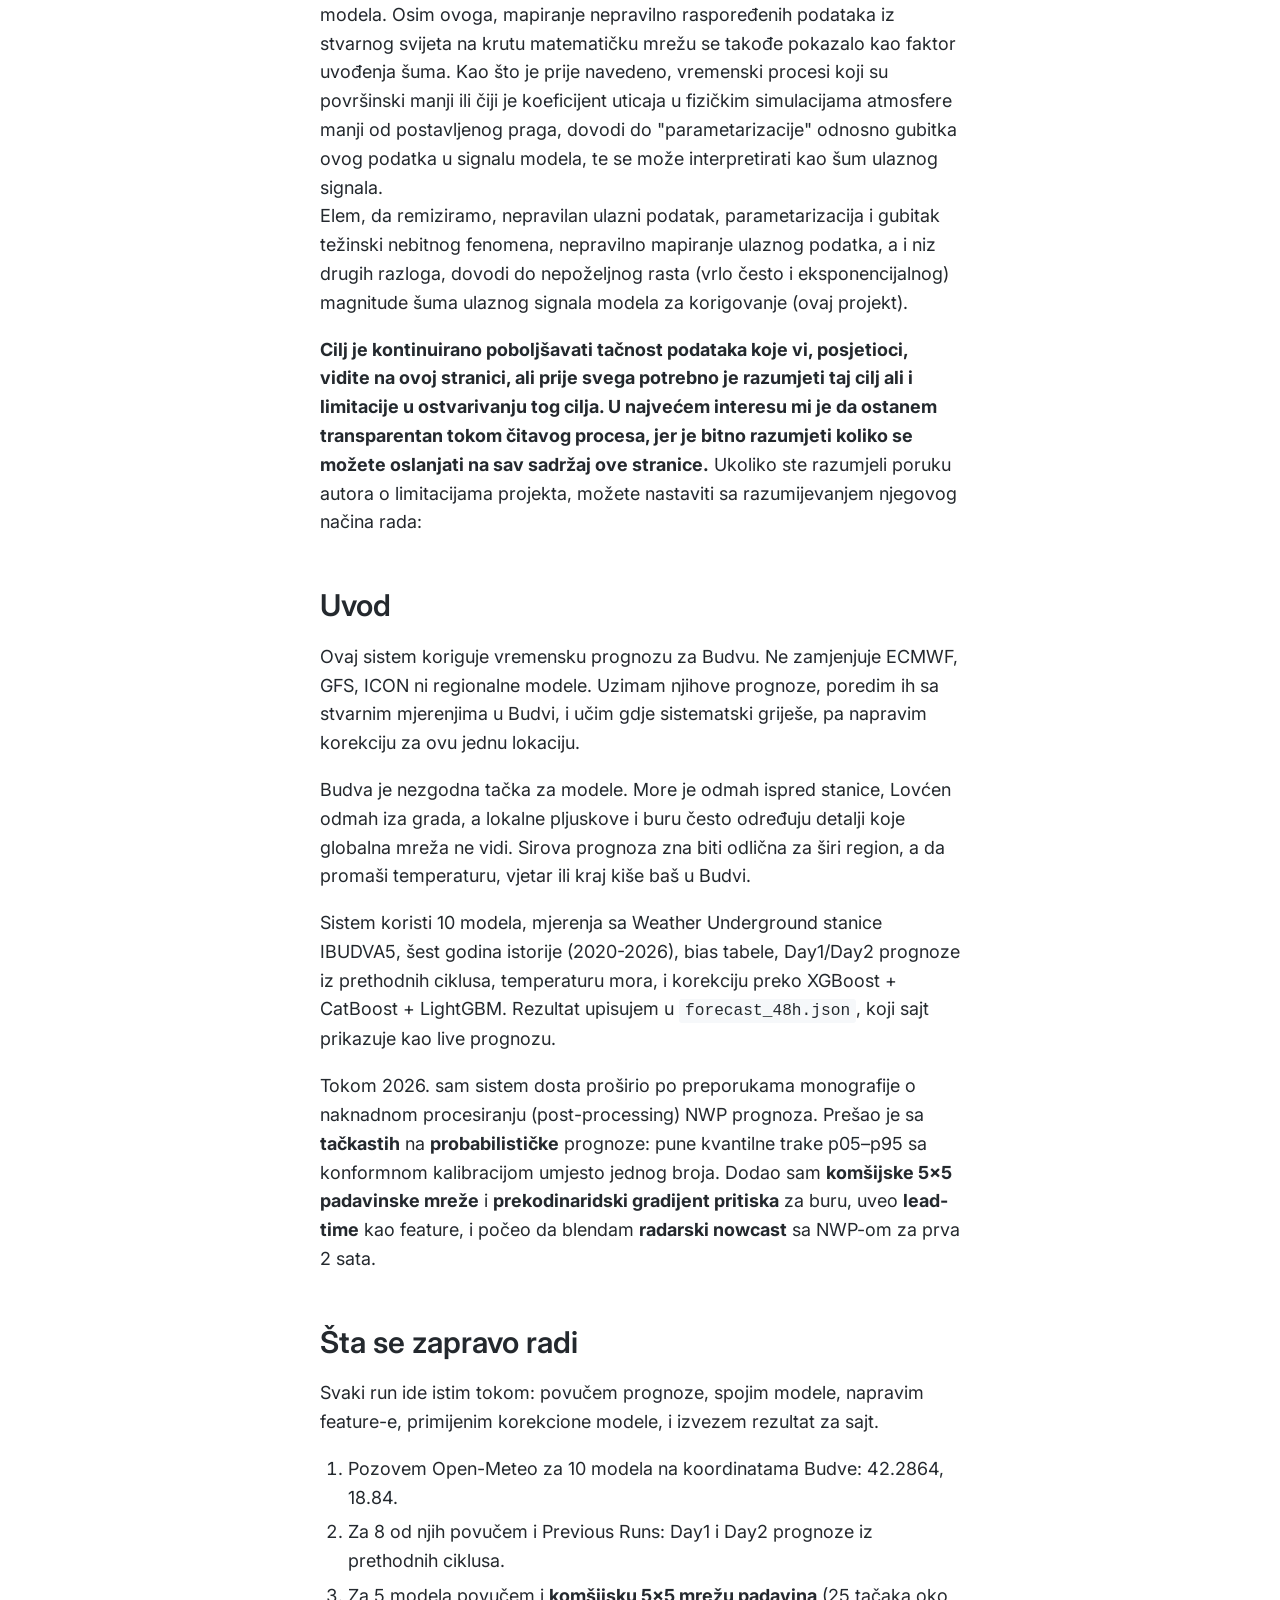
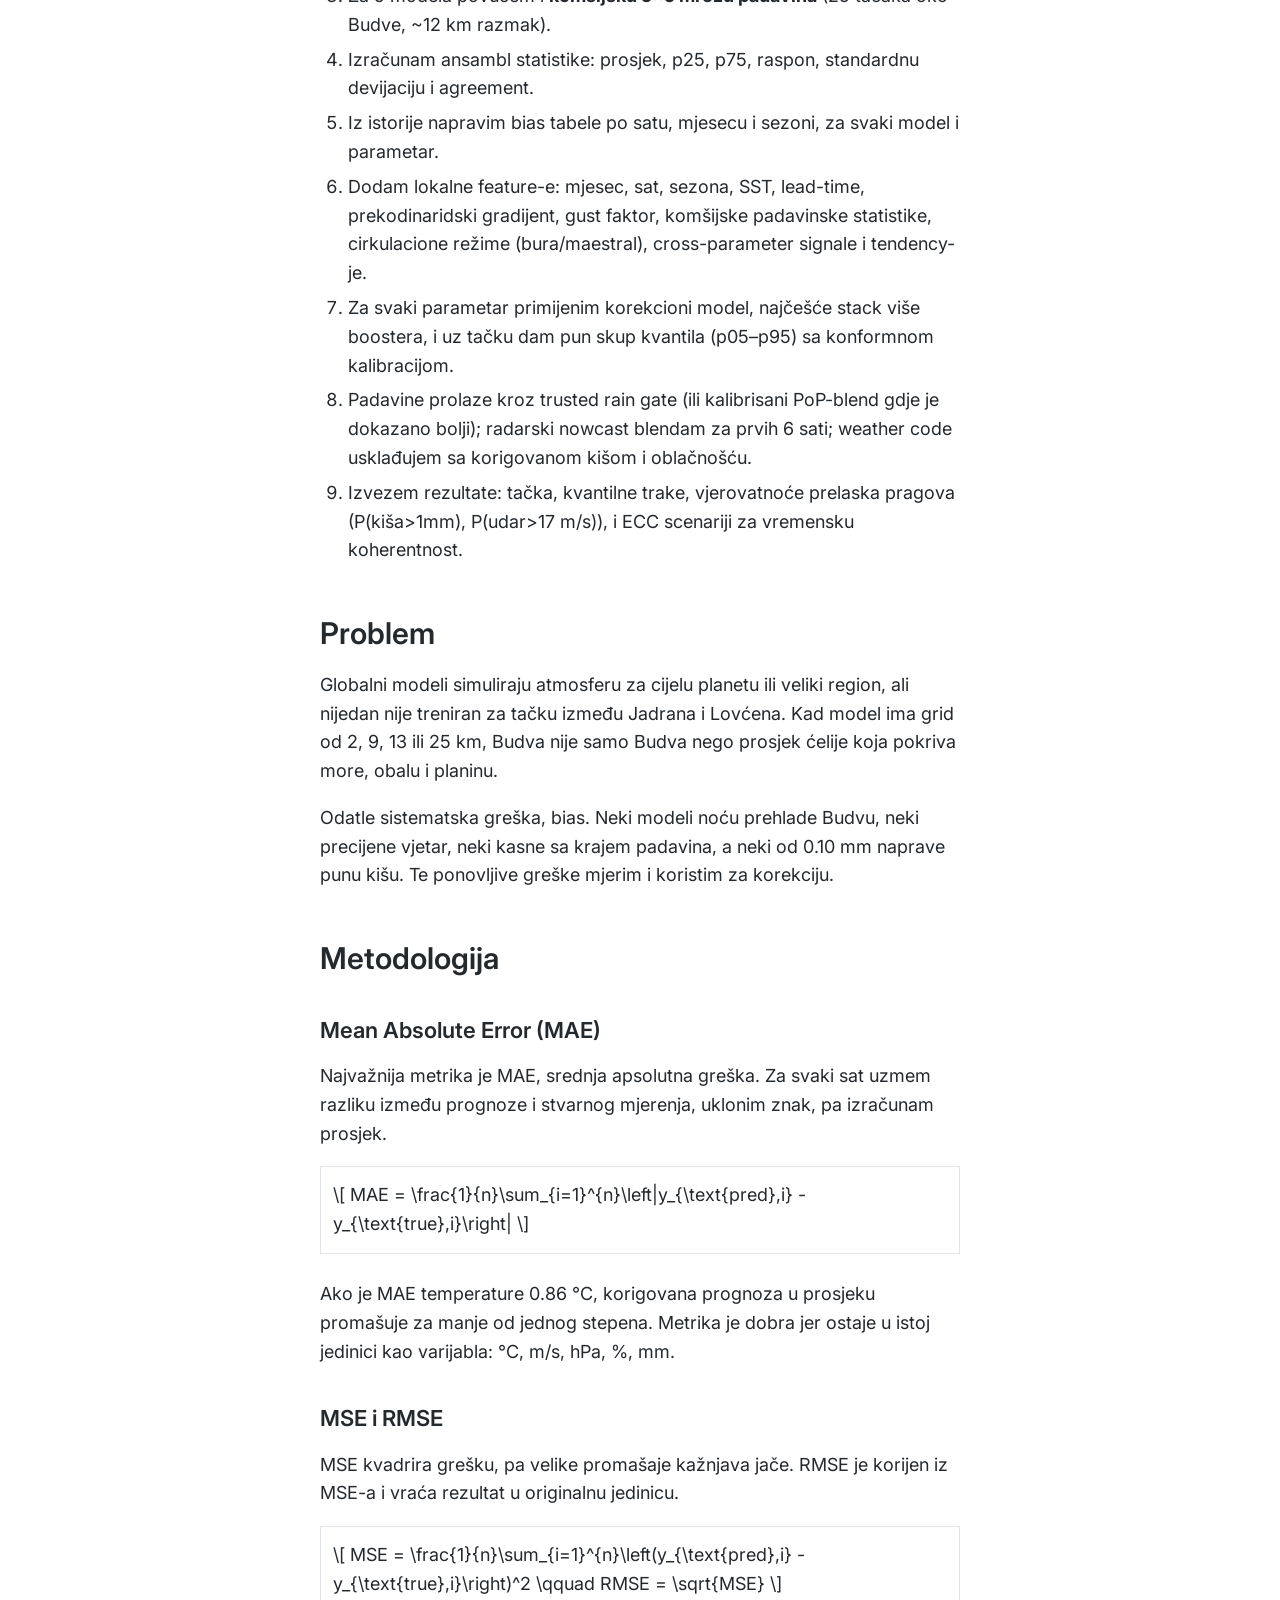
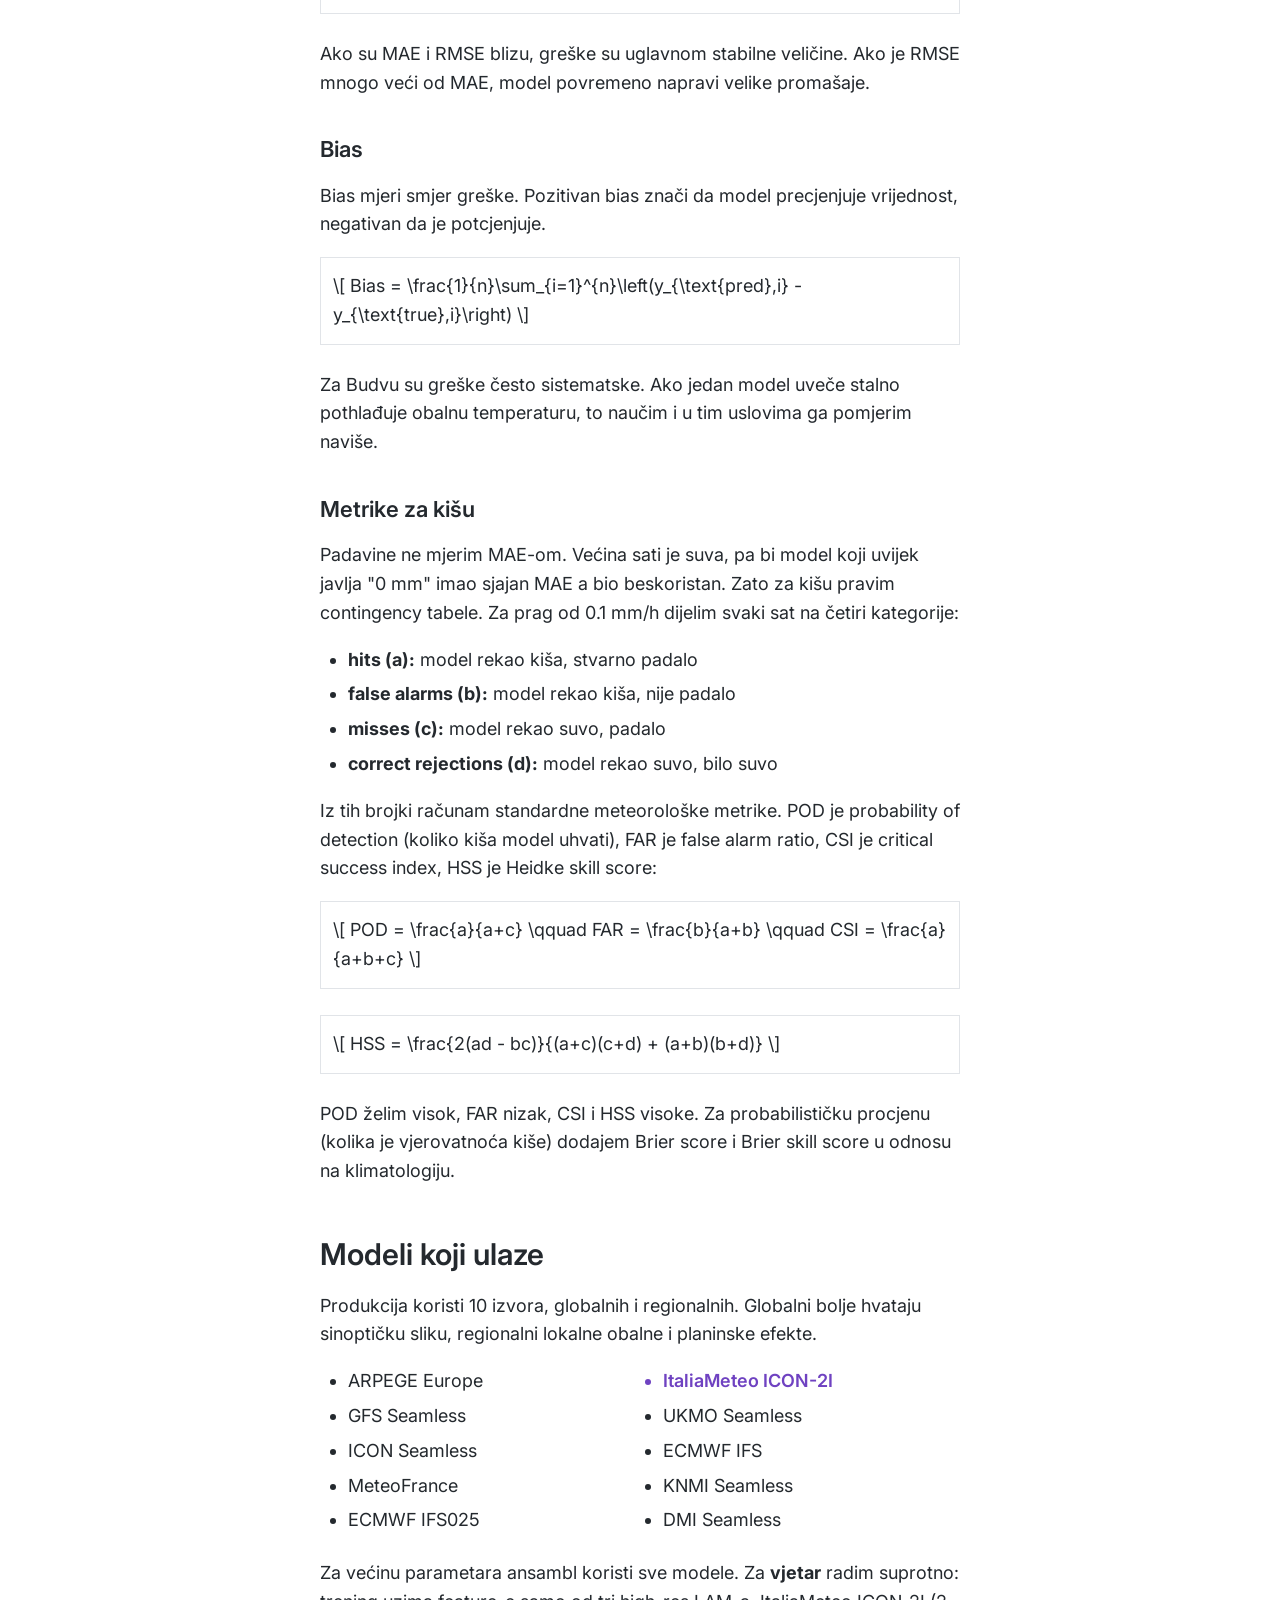
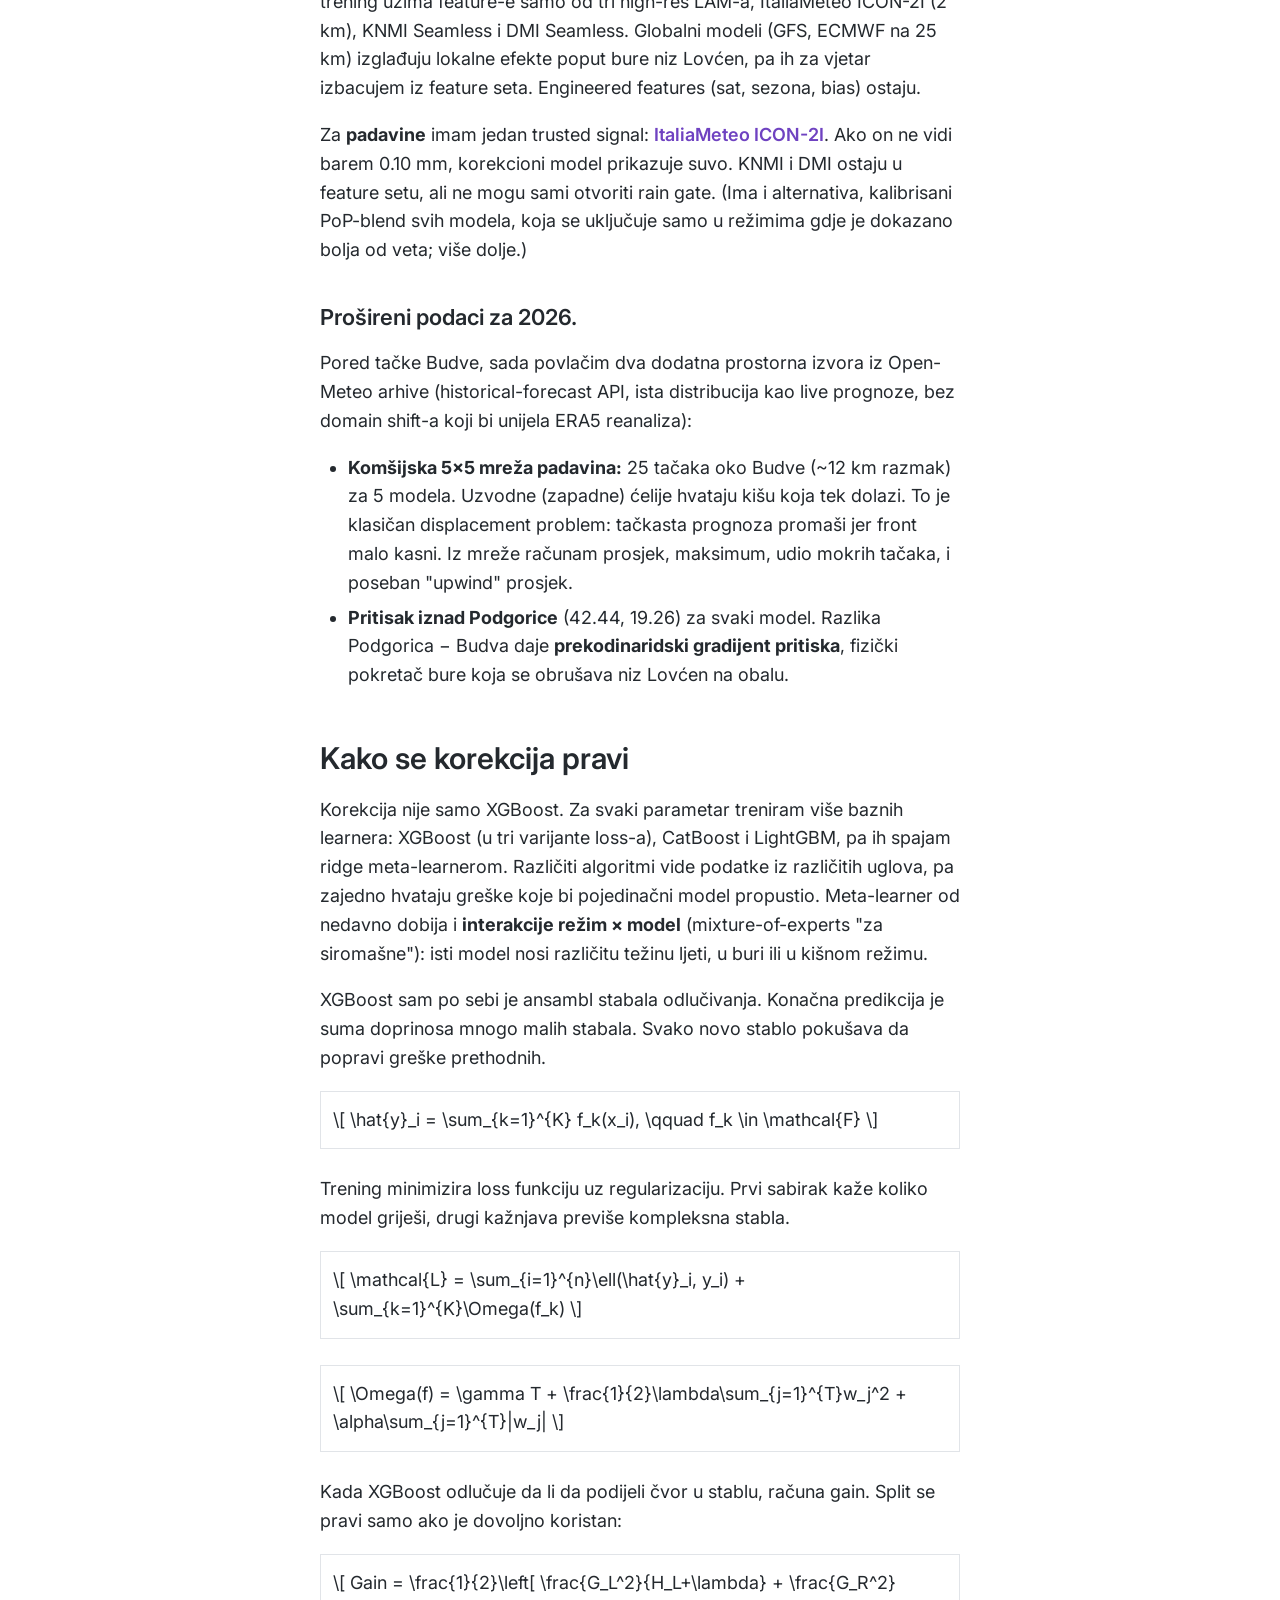
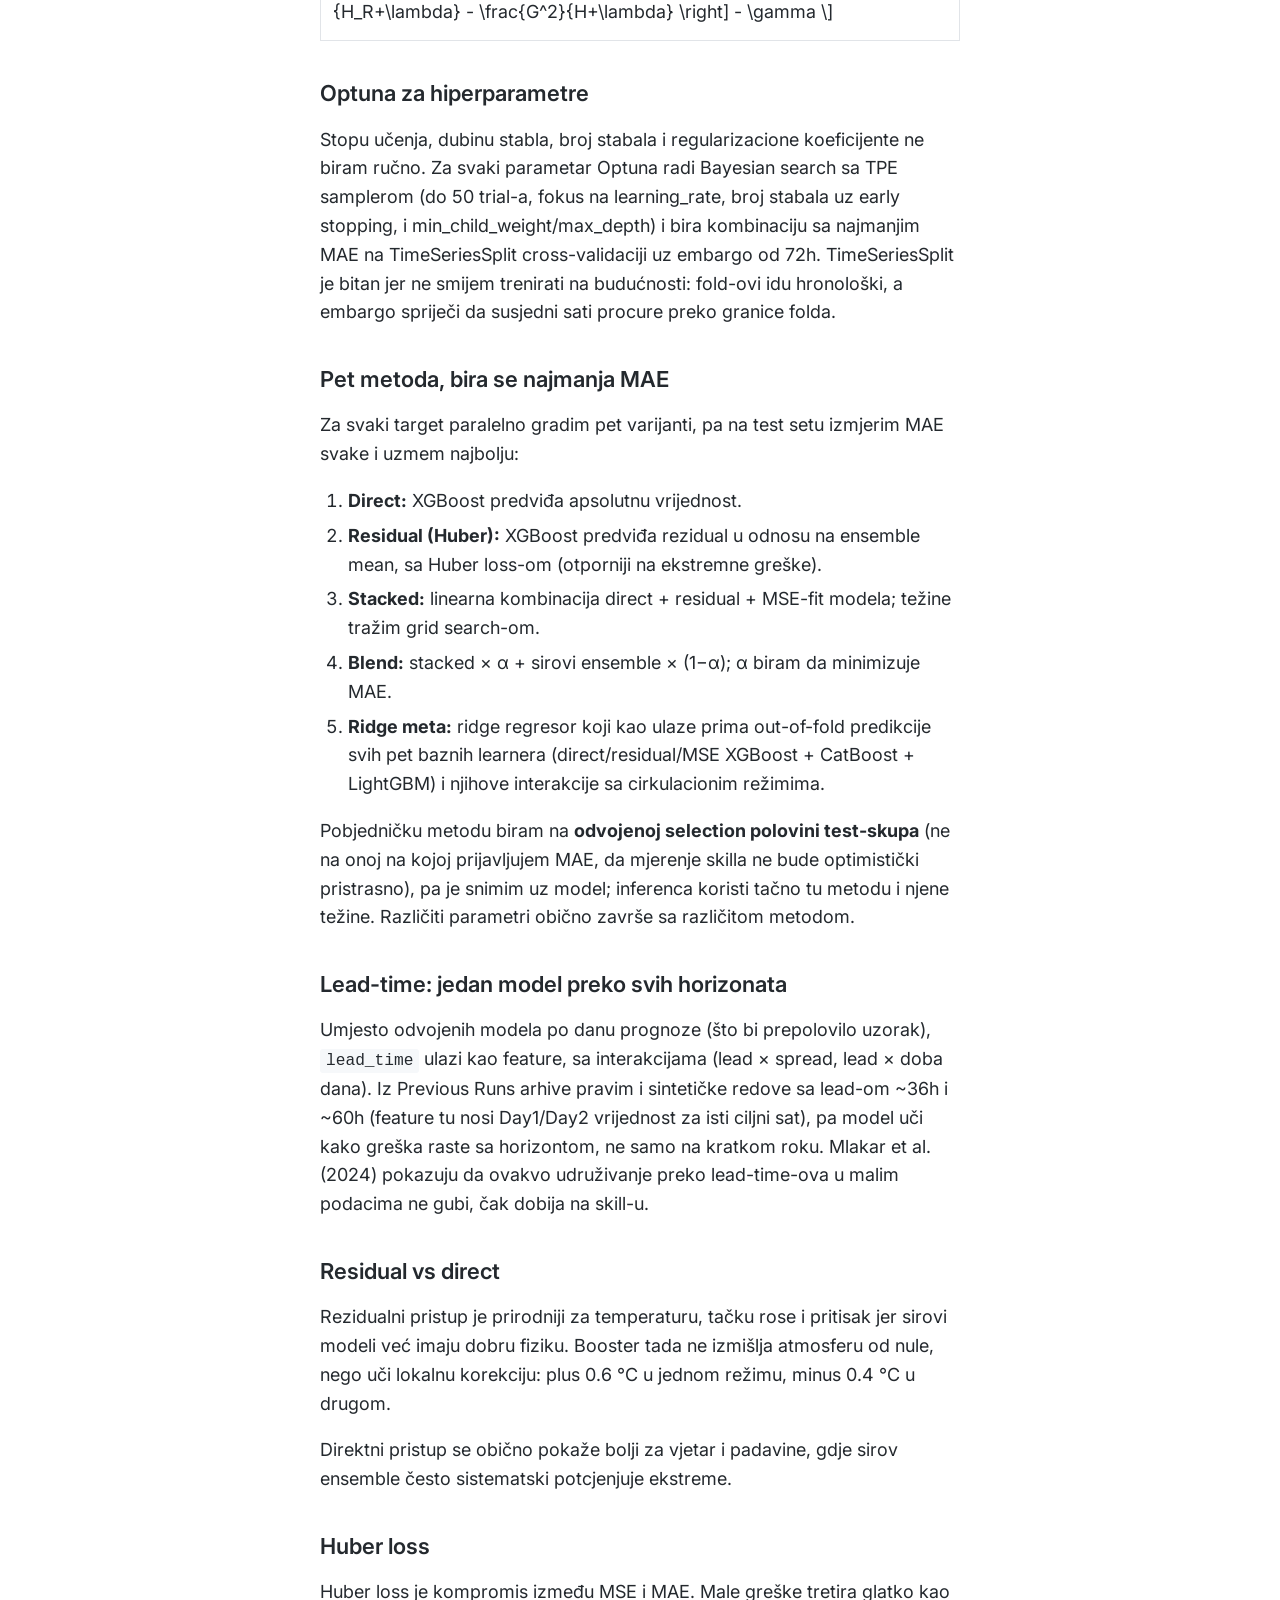
==== commit eb98ebb5: "Shorten the summer-2026 rain evaluation in index.html and add the fix Replace the long rain sections" ====
--- a/docs/index.html
+++ b/docs/index.html
@@ -331,7 +331,7 @@
     </div>
 	
 	<h2 id="evaluacija-ljeto-2026">Šta korekcija prognoze može, a šta ne može naučiti</h2>
-	<p class="date">13. septembar 2026</p>
+	<p class="date">13. septembar 2026 · dopunjeno 27. septembra 2026.</p>
 	<p>U februaru sam napisao da je moja korigovana prognoza za Budvu tačnija od bilo kog pojedinačnog globalnog modela. Ta tvrdnja je počivala na unakrsnoj validaciji, dakle na podacima koje je model već vidio. Ovog ljeta sam je provjerio kako treba, i odgovor se dijeli na dva dijela. Za temperaturu i vjetar tvrdnja stoji, sa većom razlikom nego što sam očekivao. Za kišu ne stoji, i to ne za malo: korigovani izlaz koji objavljujem bio je ovog ljeta lošiji od svakog globalnog modela koji koriguje, i lošiji od sopstvenog nekorigovanog ulaza.</p>
 	<p>Iznosim oba dijela, jer je razlog zbog kojeg se razlikuju zanimljiviji od bilo kog pojedinačnog rezultata, i jer govori nešto o tome gdje mašinsko učenje u fizičkim naukama pomaže, a gdje tiho šteti.</p>
 	<h3>Kako sam provjerio</h3>
@@ -345,35 +345,19 @@
 	<p>Svih deset modela precijenilo je vjetar ovog ljeta, bez izuzetka, sa odstupanjem od +0,14 m/s kod ECMWF_IFS025 do +1,58 m/s kod DMI_SEAMLESS.</p>
 	<p>Kada svaki model griješi u istom smjeru i približno isto iz dana u dan, to nije šum nego pristrasnost. Uzrok je poznat i fizički: mreža globalnog modela je pregruba da razriješi da stanica leži u zavjetrini terena, pa preko nje prevlači režim otvorenog mora. Greška se ponavlja, ima predznak, i zavisi od veličina koje model daje: doba dana, smjer vjetra, gradijent pritiska. Stablo sa gradijentnim pojačanjem takvu strukturu uči odlično.</p>
 	<p>Sedamdeset odsto smanjenja greške nije dokaz da je moj model pametan. Dokaz je da je greška bila sistematska. To su različite tvrdnje, a njihovo miješanje je način na koji ljudi povjeruju da je mašinsko učenje riješilo problem koji je samo pospremilo.</p>
-	<h3>Zašto je kiša težak slučaj</h3>
-	<p>Od 1836 uporedivih sati, kiša od bar 0,2 mm/h pala je u 114. Evo kako objavljeni izlaz stoji naspram svakog globalnog modela, na istim satima i na istom pragu, onom koji sajt sam koristi da sat proglasi kišnim.</p>
-	<p>ECMWF_IFS025 pogodio je 54 kišna sata, promašio 60, lažno najavio 84, sa indeksom uspjeha 0,273. Moj sirovi blend pogodio je 39, promašio 75, lažno najavio 38, indeks 0,257, što bi ga stavilo na drugo mjesto. Zatim UKMO sa 0,216, GFS sa 0,213, i ostali do KNMI sa 0,134. Moj korigovani izlaz, brojevi koje sajt zaista prikazuje, pogodio je 12, promašio 102, lažno najavio 11. Indeks 0,096. Posljednji, iza svakog modela koji bi trebalo da popravlja.</p>
-	<p>Količine pokazuju promašaj jasnije od bilo kog skora. Stanica je izmjerila 396,7 mm tokom ljeta. Sirovi blend prognozirao je 117,2 mm. Korigovani izlaz prognozirao je 31,4 mm, osam odsto onoga što je palo, sa najvećim satnim iznosom od 3,90 mm naspram osmotrenih 28,19 mm. Vjerovatnoća kiše nije prešla 58,5 odsto cijelo ljeto, a prag od pedeset odsto pređen je dva puta.</p>
-	<p>Pošten rezime je da bi posjetilac koji se zanima za kišu ovog ljeta bolje prošao čitajući sirovi ECMWF nego moj sajt. Za temperaturu i vjetar to ne važi. Za kišu važi.</p>
-	<h3>Mehanizam, i zašto sam ga prvo pogrešno opisao</h3>
-	<p>Prvo objašnjenje koje sam dao bilo je da regresija minimizuje kvadratnu grešku, što nagrađuje predviđanje blizu nule kod promjenljive koja je nula u devedeset četiri odsto sati. Objavio sam to. Zatim sam pročitao sopstveni kod i našao da je gore.</p>
-	<p>Podrazumijevani cilj u putanji za podešavanje nije kvadratna greška nego reg:quantileerror sa alfa 0,5, dakle medijalna regresija. Padavine padaju na taj podrazumijevani izbor. A uslovna medijana promjenljive koja je nula u devedeset četiri odsto sati jeste nula skoro svuda. Medijalna regresija ne naginje ka nuli onako kako to čini kvadratna greška; na ovako rijetkoj meti ona je blizu toga da bude mašina za proizvodnju nule. Model nije bio loše podešen. Od njega je precizno i uporno traženo da da sredinu raspodjele čija je sredina ništa.</p>
-	<p>Ovo vrijedi zapisati zato što je isto glađenje razlog zbog kojeg su temperatura i vjetar bolji. Povlačenje predikcije ka uslovnom centru je tačno kada je greška ponovljivi pomak. Isto to je pogrešno kada je veličina rijetka, odozdo ograničena nulom i sa teškim repom odozgo. Jedna funkcija gubitka, dva suprotna ishoda, a odlučuje isključivo oblik mete.</p>
-	<p>Ispod statističkog ograničenja stoji i dublje. Konvektivna ćelija koja nastane nad Jadranom i raspadne se za četrdeset minuta pokriva nekoliko kvadratnih kilometara. Ona uopšte nije u ulazu. Nije pogrešno predviđena, nego je nema. Korekcija može pomjeriti broj koji je model dao. Ne može proizvesti događaj koji model nikad nije vidio. To je razlika u vrsti, i nikakva količina podataka za trening je ne uklanja.</p>
-	<h3>Šta ovo govori o mašinskom učenju i vremenu</h3>
-	<p>Postoji stvarna rasprava o naučenim vremenskim modelima poput GraphCast-a, Pangu-Weather-a i AIFS-a, od kojih neki danas dostižu ili nadmašuju klasičnu numeričku prognozu na standardnim skorovima na globalnoj skali. Bilo bi lako moje rezultate za temperaturu i vjetar pročitati kao mali lokalni primjer istog trenda. Mislim da je to pogrešno čitanje, i rezultat za kišu je razlog.</p>
-	<p>Ono što ja radim nije prognoziranje. To je korekcija pristrasnosti povrh prognoza koje proizvodi fizika. Evoluciju atmosfere računaju modeli koji rješavaju jednačine fluida na mreži; ja učim ostatak između onoga što ti modeli kažu o jednoj tački i onoga što stanica u toj tački izmjeri. To je suštinski drugačiji zadatak, a njegov plafon postavlja nešto izvan moje kontrole: ono što fizika nije razriješila meni jednostavno nije dostupno, ni pri kojoj veličini modela.</p>
-	<p>Globalni naučeni modeli imaju srodan problem iz drugog smjera. Treniraju se uglavnom na reanalizi, koja je i sama zaglađena, i za neke od njih je poznato da podcjenjuju ekstreme iz razloga koji se rimuje sa mojim: ciljevi treninga koji nagrađuju prosječnu blizinu daju polja koja su preglatka u repu. Moja glava za padavine je taj isti promašaj u malom, na jednoj tački, sa funkcijom gubitka koju sam sam izabrao.</p>
-	<p>Praktična pouka je uska ali čvrsta. Mašinsko učenje je vrlo dobro u uklanjanju onog dijela greške fizičkog modela koji je strukturan i ponovljiv, što u praksi znači teren, obalu i lokalnu izloženost. Slabo je u vraćanju informacije koja je odbačena prije nego što je stigla. Prvo vrijedi mnogo i sada za to imam brojke. Drugo nije problem podešavanja, a tretiranje kao da jeste daje tačno ono što sam ja dao: samouvjerenu prognozu skoro nimalo kiše u ljetu koje je imalo 397 mm.</p>
-	<h3>Šta ću uraditi sa kišom</h3>
-	<p>Pet stvari, redom kojim ih namjeravam raditi.</p>
-	<p>Odmah prestati korigovati padavine. Sirovi blend ima 0,257 naspram korigovanih 0,096, pa je objavljivanje nekorigovane vrijednosti danas bitno bolja prognoza od onoga što sajt sada prikazuje. To je mala izmjena i ne treba da čeka ostalo.</p>
-	<p>Razdvojiti pojavu od količine. Alat za to već postoji u repozitorijumu i već radi: klasifikator početka kiše trenira se sa focal loss funkcijom i detektuje devedeset dva odsto kišnih događaja uz trideset odsto lažnih uzbuna, daleko bolje od bilo kog sirovog modela. Greška je bila arhitektonska, a ne matematička. Klasifikator odlučuje da li pada; regresor, uslovljen time da pada, odlučuje koliko. Moj pipeline ima prvo, a za oba posla koristi medijalni regresor, što drugom dozvoljava da prvo nadglasa u ćutanje.</p>
-	<p>Promijeniti funkciju gubitka na glavi za količinu. Kada bude gledala samo kišne sate, meta više nije napuhana nulama, ali i dalje ima težak rep, pa je viši kvantil pošteniji za objavljivanje od medijane. Kvantilna mašinerija već postoji u kodu; treba je za padavine usmjeriti na alfa 0,75 ili 0,9 umjesto 0,5.</p>
-	<p>Verifikovati vjerovatnosno, a ne kategorijski. Indeks uspjeha preko tvrdog praga od 0,2 mm je pogrešan instrument za ovako rijetku veličinu. Brier skor i dijagrami pouzdanosti kažu da li navedenih sedamdeset odsto zaista znači sedamdeset odsto, a to je jedina tvrdnja koju vjerovatnoća daje. Takođe treba koristiti susjedsku verifikaciju: ćelija koja padne tri kilometra od stanice je prognoza koja je bila skoro tačna, a bodovanje po satu i tački je broji kao dvostruki promašaj, jedan propust i jednu lažnu uzbunu.</p>
-	<p>Osloniti se na radar za prve sate. Za taj prozor održavam poseban nowcasting projekat, i njegova fizika je drugačija: on ekstrapolira ono što već postoji umjesto da predviđa šta će nastati. Ne pomaže na dvanaest sati, ali za prvih devedeset minuta osmatra upravo one ćelije koje globalni modeli nikad ne razriješe.</p>
+	<h3>Kiša: šta je bilo pogrešno</h3>
+	<p>Korigovana kiša koju sajt objavljuje imala je ovog ljeta najniži indeks uspjeha od svih, iza svakog modela koji koriguje i iza sopstvenog sirovog ulaza. Razlog nije bio u mašinskom učenju nego u tome kako je odluka o kiši bila napravljena. Kišu je mogao najaviti samo ICON-2I (bar 0,1 mm), a XGBoost nije mogao ni dodati ni ukloniti nijedan kišni sat. Ljetno pravilo je uz to brisalo izolovane pljuskove koje je ICON-2I tačno vidio, a vjerovatnoća kiše je padala na nulu čim je ICON-2I bio suv. Cilj za trening je bio i pomjeren za sat, jer stanica sat označava početkom, a modeli krajem.</p>
+	<p>Ni sama evaluacija nije bila tačna. Za kišu je koristila dnevni zbir sa stanice, koji raste do ponoći, pa se svaki sat poslije pljuska računao kao kišni: 114 kišnih sati umjesto stvarnih 23, i 396,7 mm umjesto stvarnih 48,8 mm. To je nagrađivalo modele koji kišu razvlače na mnogo sati, pa je ECMWF izgledao kao najbolji, a na stvarnoj satnoj kiši je među najslabijima. Sa ispravnim brojanjem moj izlaz je i dalje posljednji (indeks 0,095), a najbolji model je KNMI sa 0,233.</p>
+	<h3>Šta je urađeno</h3>
+	<p>Odluku o kiši sada donosi klasifikator koji gleda svih deset modela, sat prije i poslije svakog sata, njihove vremenske kodove, vlažnost i oblačnost. Prag bira na podacima koje nije vidio tokom treninga, a vjerovatnoća kiše na sajtu je njegova vjerovatnoća. Cilj za trening je poravnat sa satom modela, a evaluacione skripte sada broje stvarnu satnu kišu.</p>
+	<p>U provjeri kroz 13 sezona (2023–2026), gdje je svaku sezonu prognozirao model treniran samo na ranijim podacima, klasifikator je bio najbolji u 12: indeks uspjeha 0,44, naspram 0,36 za prosjek modela i najviše 0,35 za bilo koji pojedinačni model. Za ljeto 2026. to je 0,32 naspram 0,23 za najbolji model, a od 19. avgusta do 26. septembra, na podacima koje isporučeni model nikad nije vidio, 0,40 naspram 0,32. Kiša u jednoj tački, sat po sat, ostaje teška, ali korigovana kiša je sada bolja od svakog modela koji koriguje, umjesto da bude najgora.</p>
 	<h3>O otvaranju koda</h3>
 	<p>Repozitorijum je već neko vrijeme javan, što sam tretirao kao isto što i otvoreni kod. Nije. Nema licence, a pod podrazumijevanim autorskim pravom to znači da niko ne smije legalno koristiti, mijenjati ni redistribuirati ništa od toga. Svi mogu da čitaju, a niko ne može da gradi, što je blizu najgoreg od oba aranžmana.</p>
 	<p>Namjeravam to da ispravim, i razlog je direktno vezan za sve gore. Ova evaluacija je bila moguća zato što su izlazi arhivirani i uporedivi. Jedna stanica u Budvi je uzorak od jedan. Zanimljivo pitanje nije da li ovaj pipeline radi ovdje, nego da li obrazac važi šire: da li korekcija grubog globalnog modela donosi velik dobitak na sistematskim veličinama i gubi na konvektivnim padavinama i na drugim priobalnim lokacijama slične geografije. Na to ne mogu odgovoriti sam, niti moram.</p>
 	<p>Tri stvari treba uraditi prije nego to postane stvarno. Licenca, da dozvola bude izričita. Razdvajanje koda od podataka sa Weather Underground stanice, čija redistribucija nije moja da je dajem. I dokumentacija baš za evaluacionu putanju, jer je pipeline manje koristan dio. Ako neko uzme samo skripte za arhiviranje i bodovanje i pusti ih na svoju stanicu, to je bolji ishod od forka cijele stvari.</p>
 	<h3>Na kraju</h3>
 	<p>Radije objavljujem ovo nego ne, i razlog nije toliko načelo koliko računica. Cijelo ljeto sam vodio prognozu kiše koja je bila lošija od besplatnih modela na kojima je sagrađena, a nisam znao, jer je nikad nisam bodovao protiv njih. Podaci da to saznam bili su u gitu cijelo vrijeme.</p>
-	<p>Korekcija radi. Radi iz određenog i objašnjivog razloga, na određenoj klasi greške, i sada mogu reći za koliko. Tamo gdje ne radi, ne griješi tiho u smjeru opreza. Griješi samouvjereno u smjeru suvog ljeta koje nije bilo suvo. Ta asimetrija je ono što vrijedi ponijeti dalje, i zato je prva stavka na listi da se nešto isključi, a ne da se napravi nešto novo.</p>
+	<p>Korekcija radi. Radi iz određenog i objašnjivog razloga, na određenoj klasi greške, i sada mogu reći za koliko.</p>
 
 	<hr>
 
@@ -716,6 +700,8 @@
     <p>Klasifikator daje vjerovatnoće u [0,1], ali 0.5 skoro nikad nije pravi prag. Tražim prag koji maksimizuje preciznost (koliko najavljenih kiša je stvarno bilo), uz uslov da recall (koliko stvarnih kiša uhvatim) ostane iznad 0.5. Za sajt je lažni alarm gori od propuštene kiše, jer ljudi izgube povjerenje. Računam i prag koji maksimizuje <strong>SEDI</strong> (Symmetric Extremal Dependence Index), metriku robusnu na to što je kiša rijetka, pa biram onaj sa boljom diskriminacijom bez skoka u lažnim alarmima. Kvalitet vjerovatnoća provjeravam CORP reliability dijagramom sa dekompozicijom na miskalibraciju, diskriminaciju i nesigurnost.</p>
 
     <h3>Trusted rain gate</h3>
+
+    <p><em>Od 27. septembra 2026. ovo pravilo i PoP-blend ispod više nisu aktivni: odluku o kiši donosi multi-model klasifikator opisan u <a href="#evaluacija-ljeto-2026">evaluaciji</a>.</em></p>
 
     <p>Postoji jedno tvrdo pravilo. ItaliaMeteo ICON-2I mora vidjeti barem 0.10 mm da bih prikazao kišu. Ako on kaže suvo, korekcioni model ide na 0:</p>
 
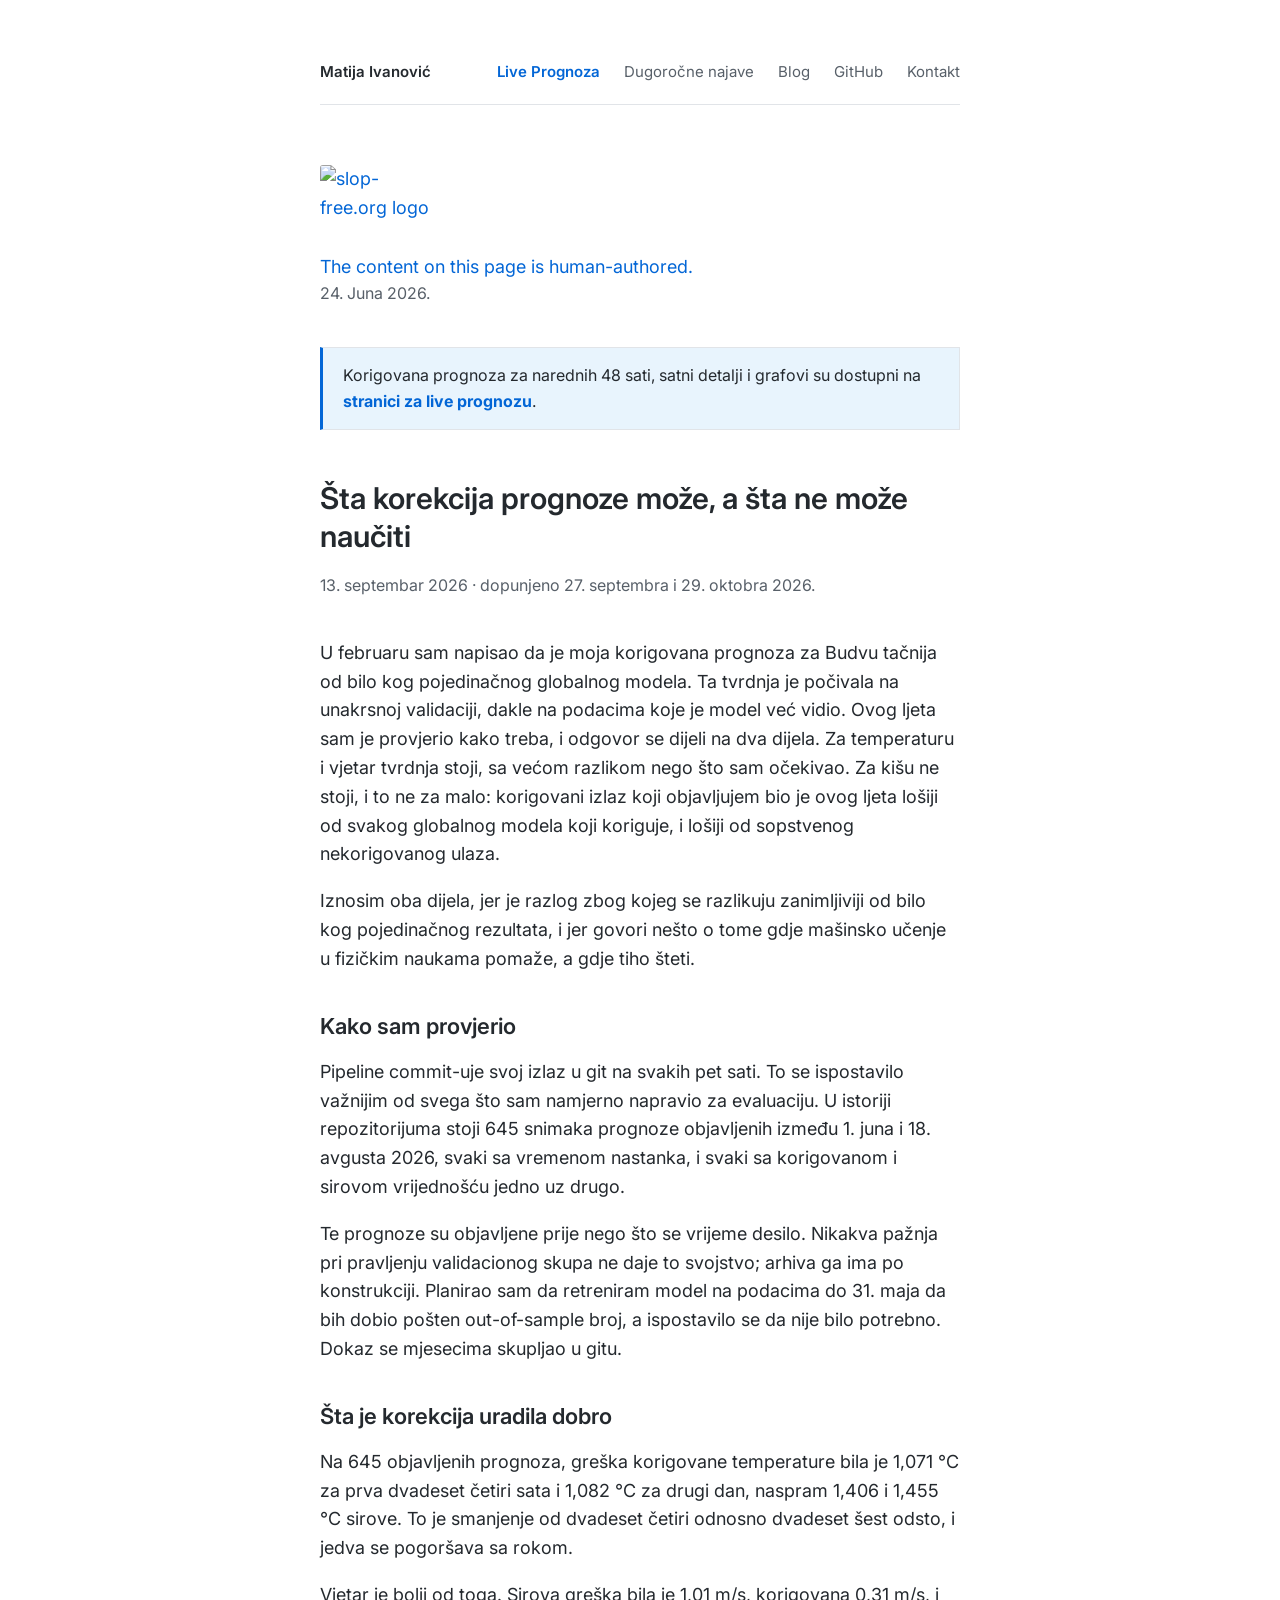
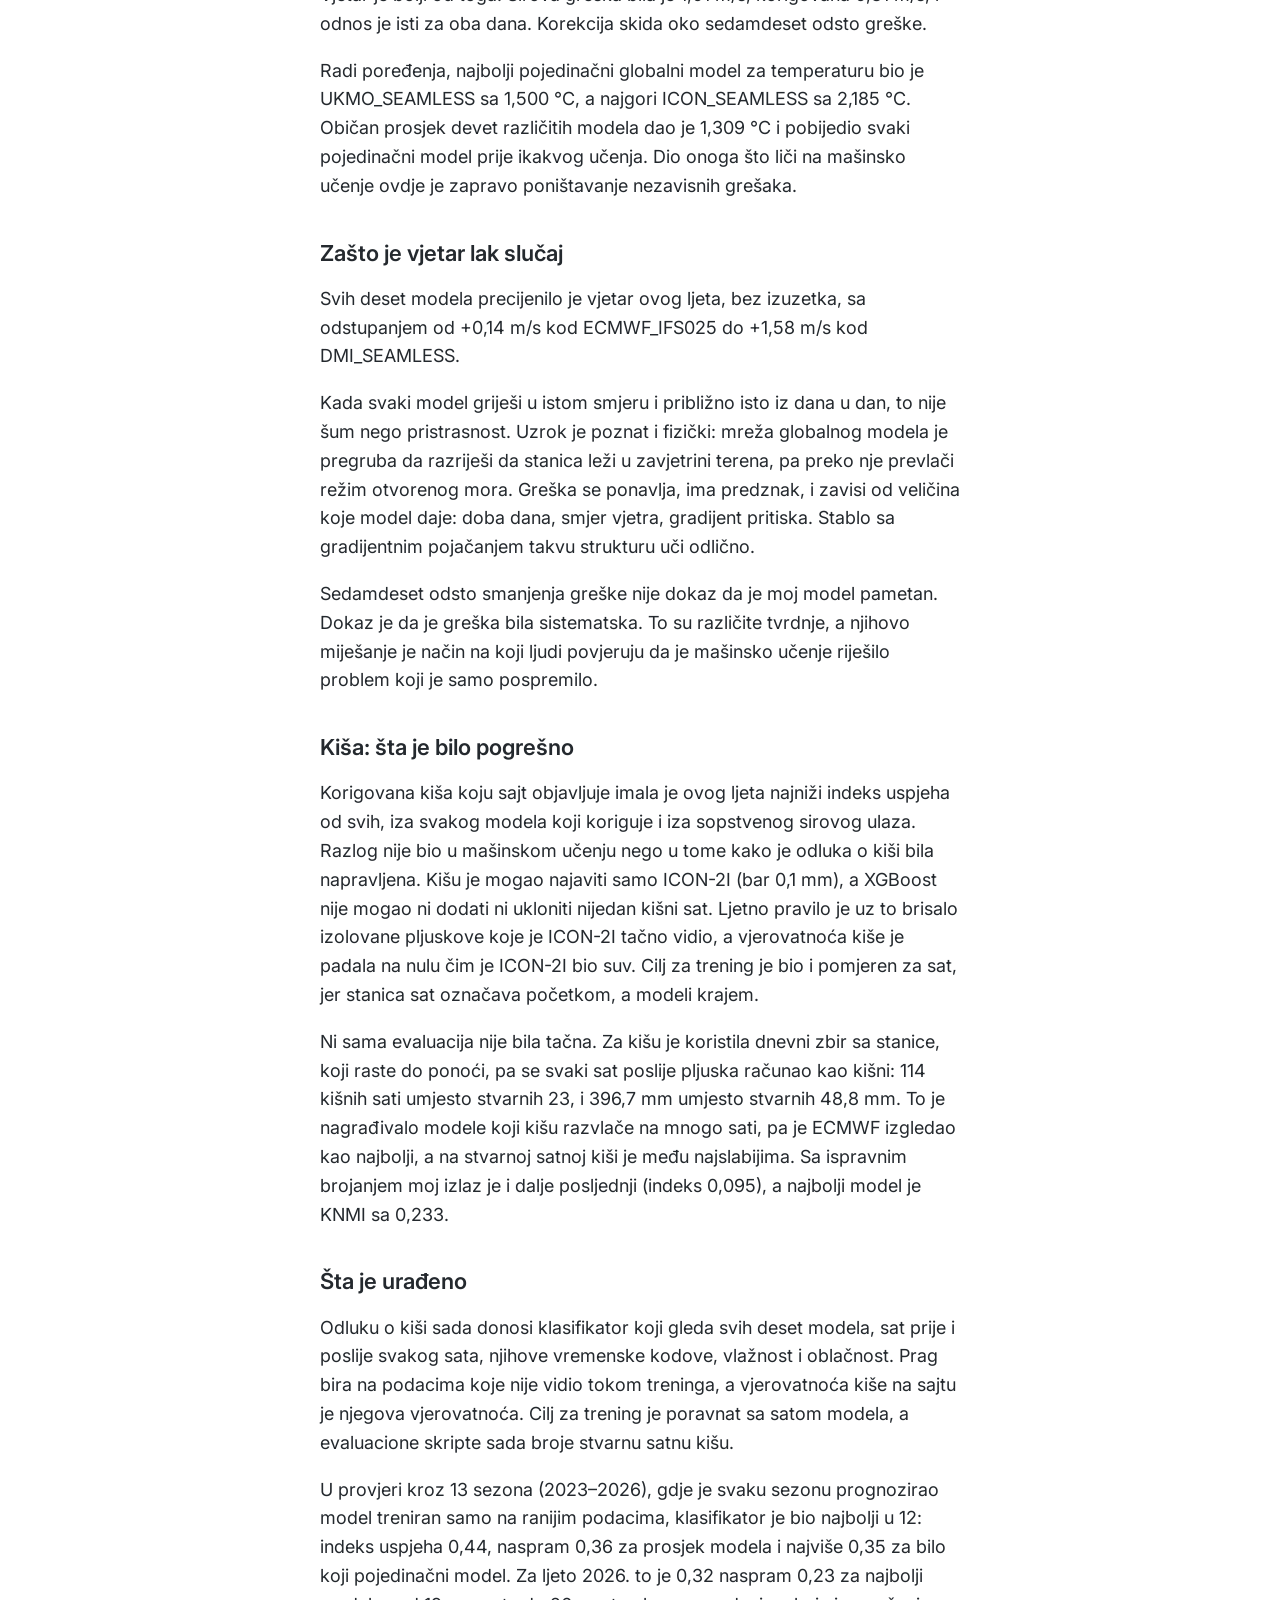
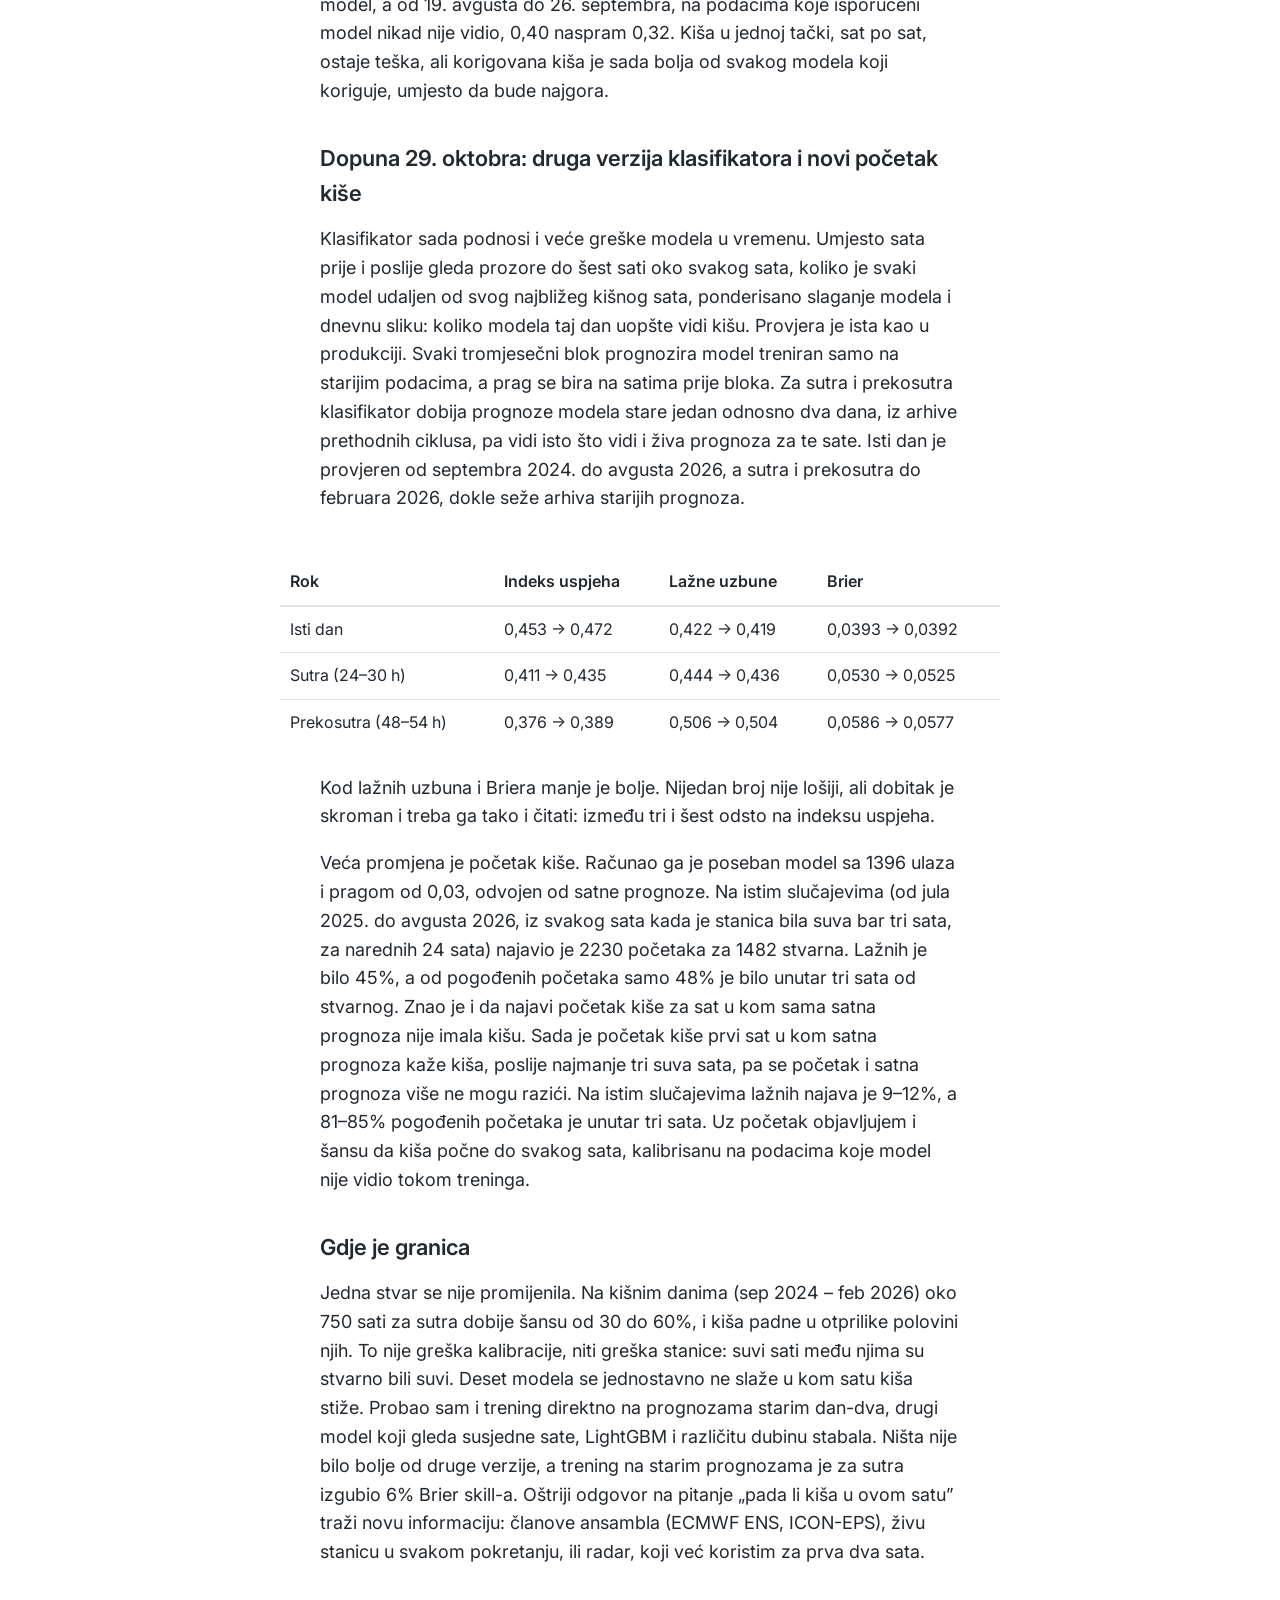
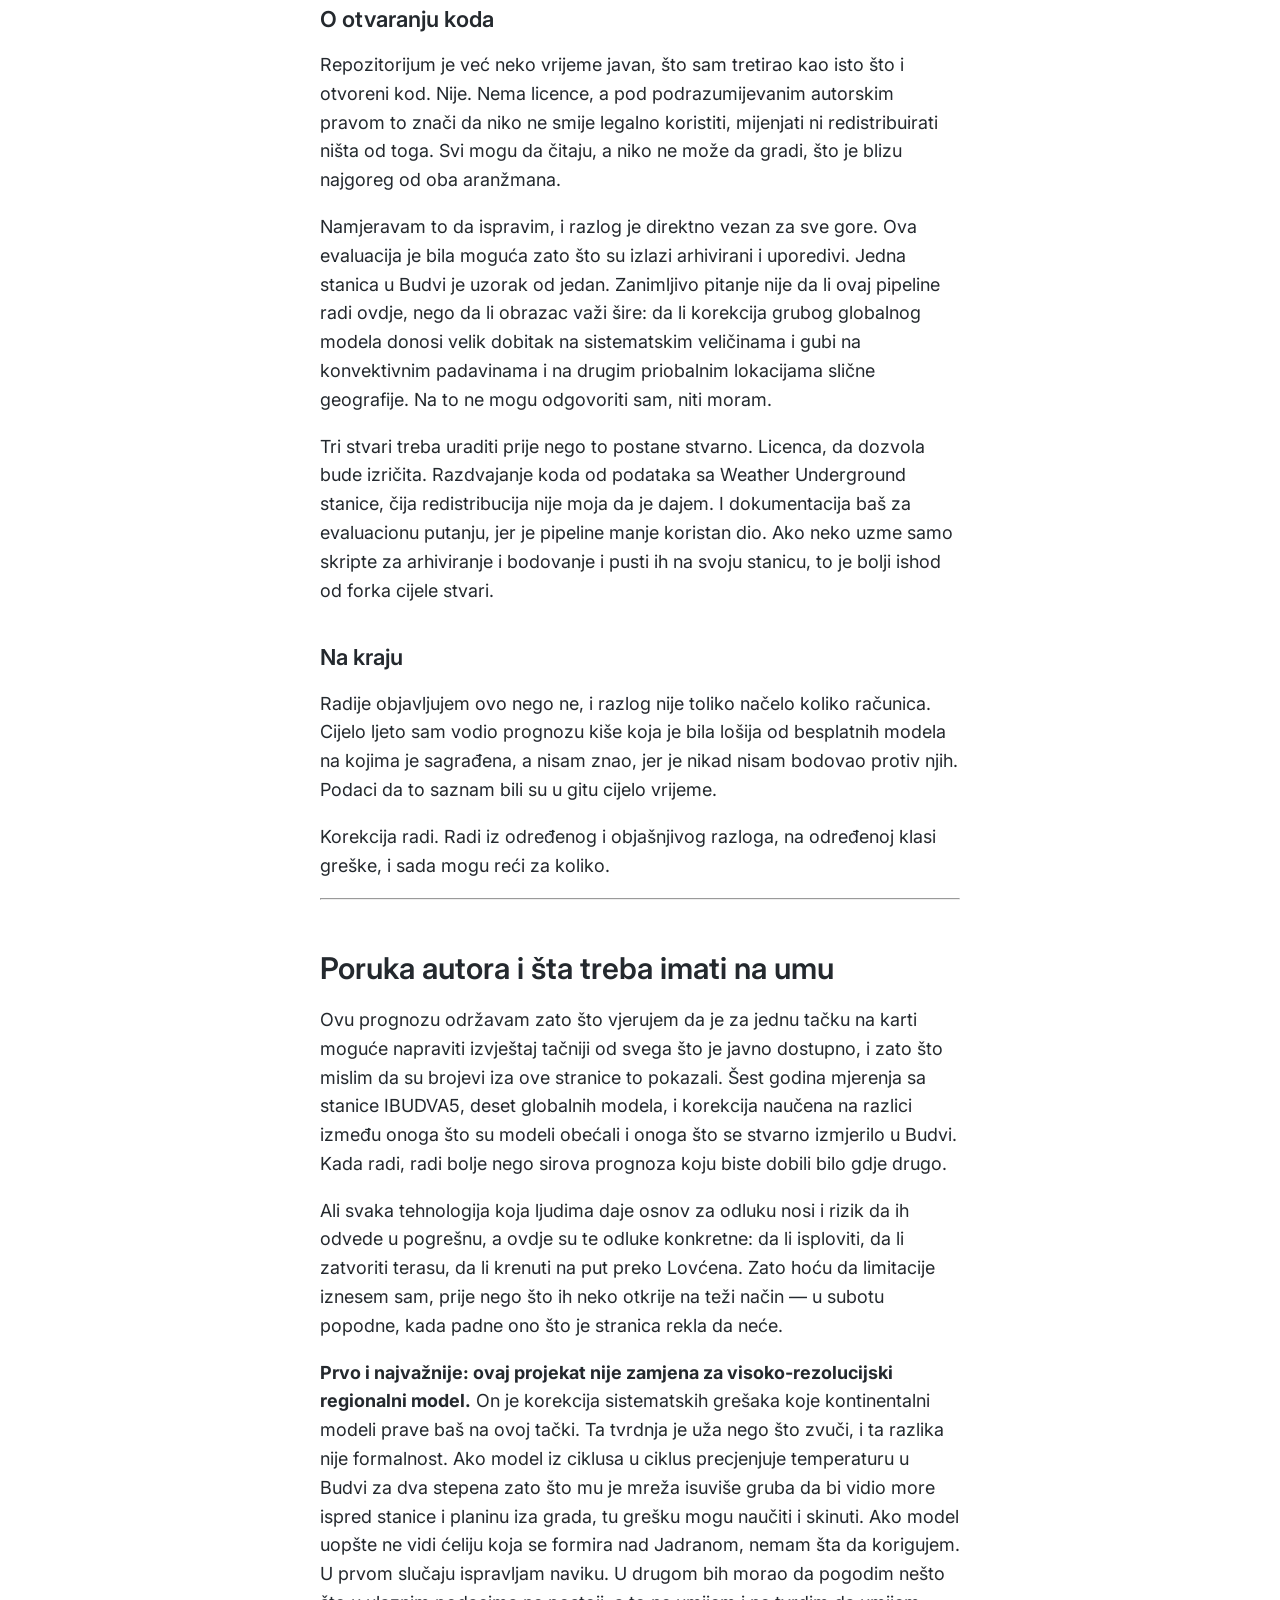
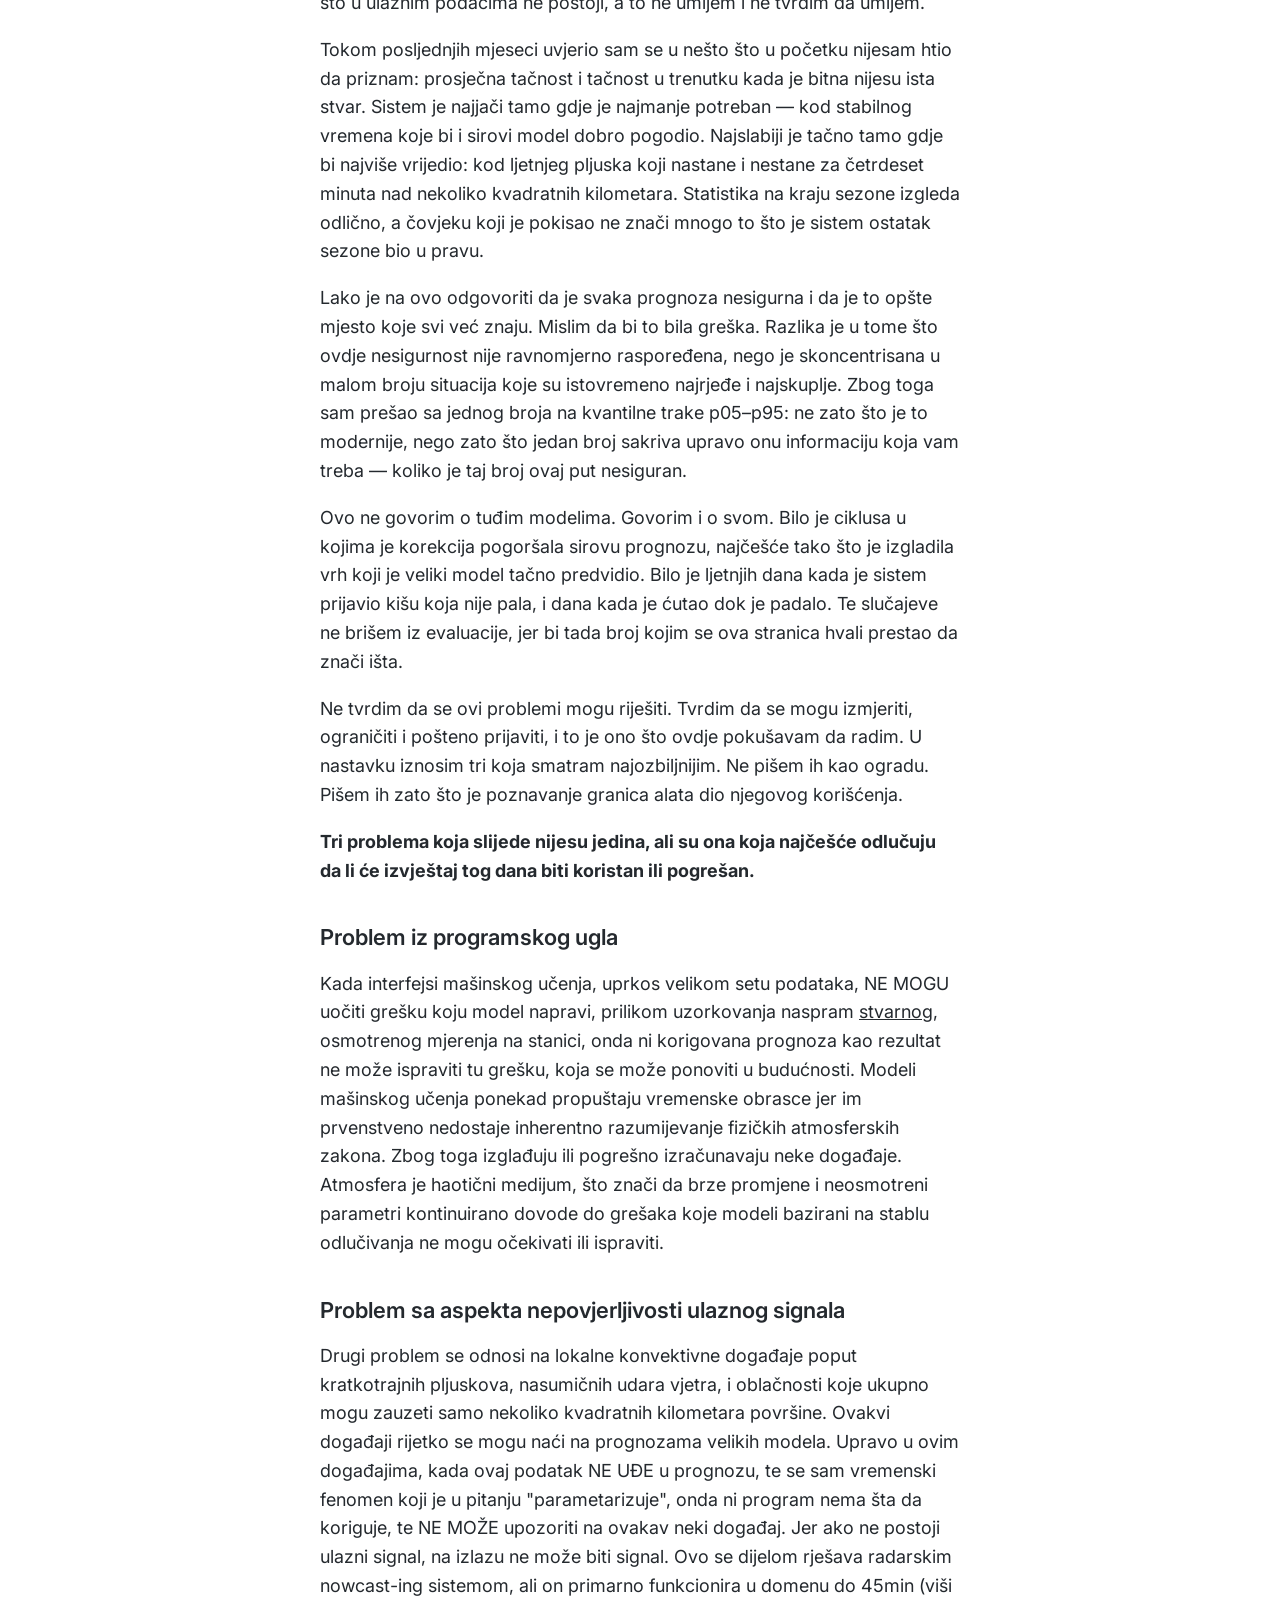
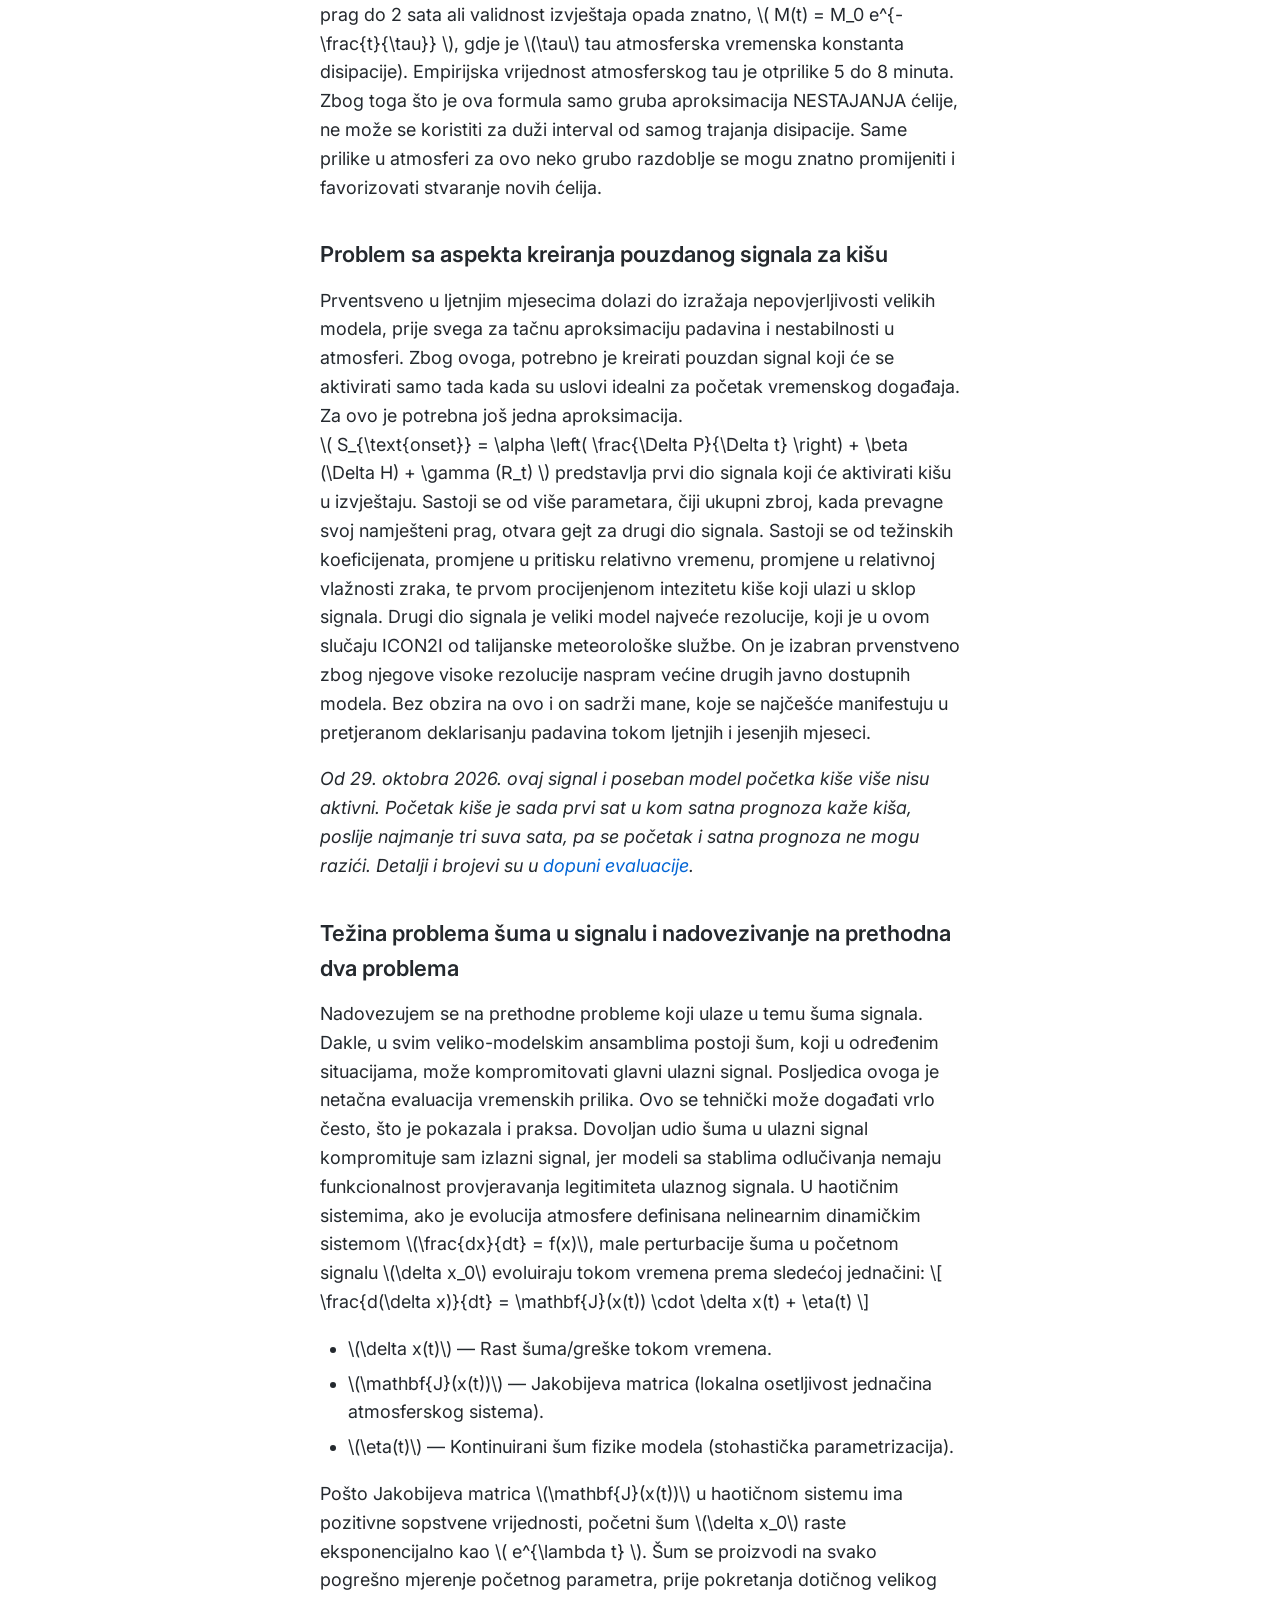
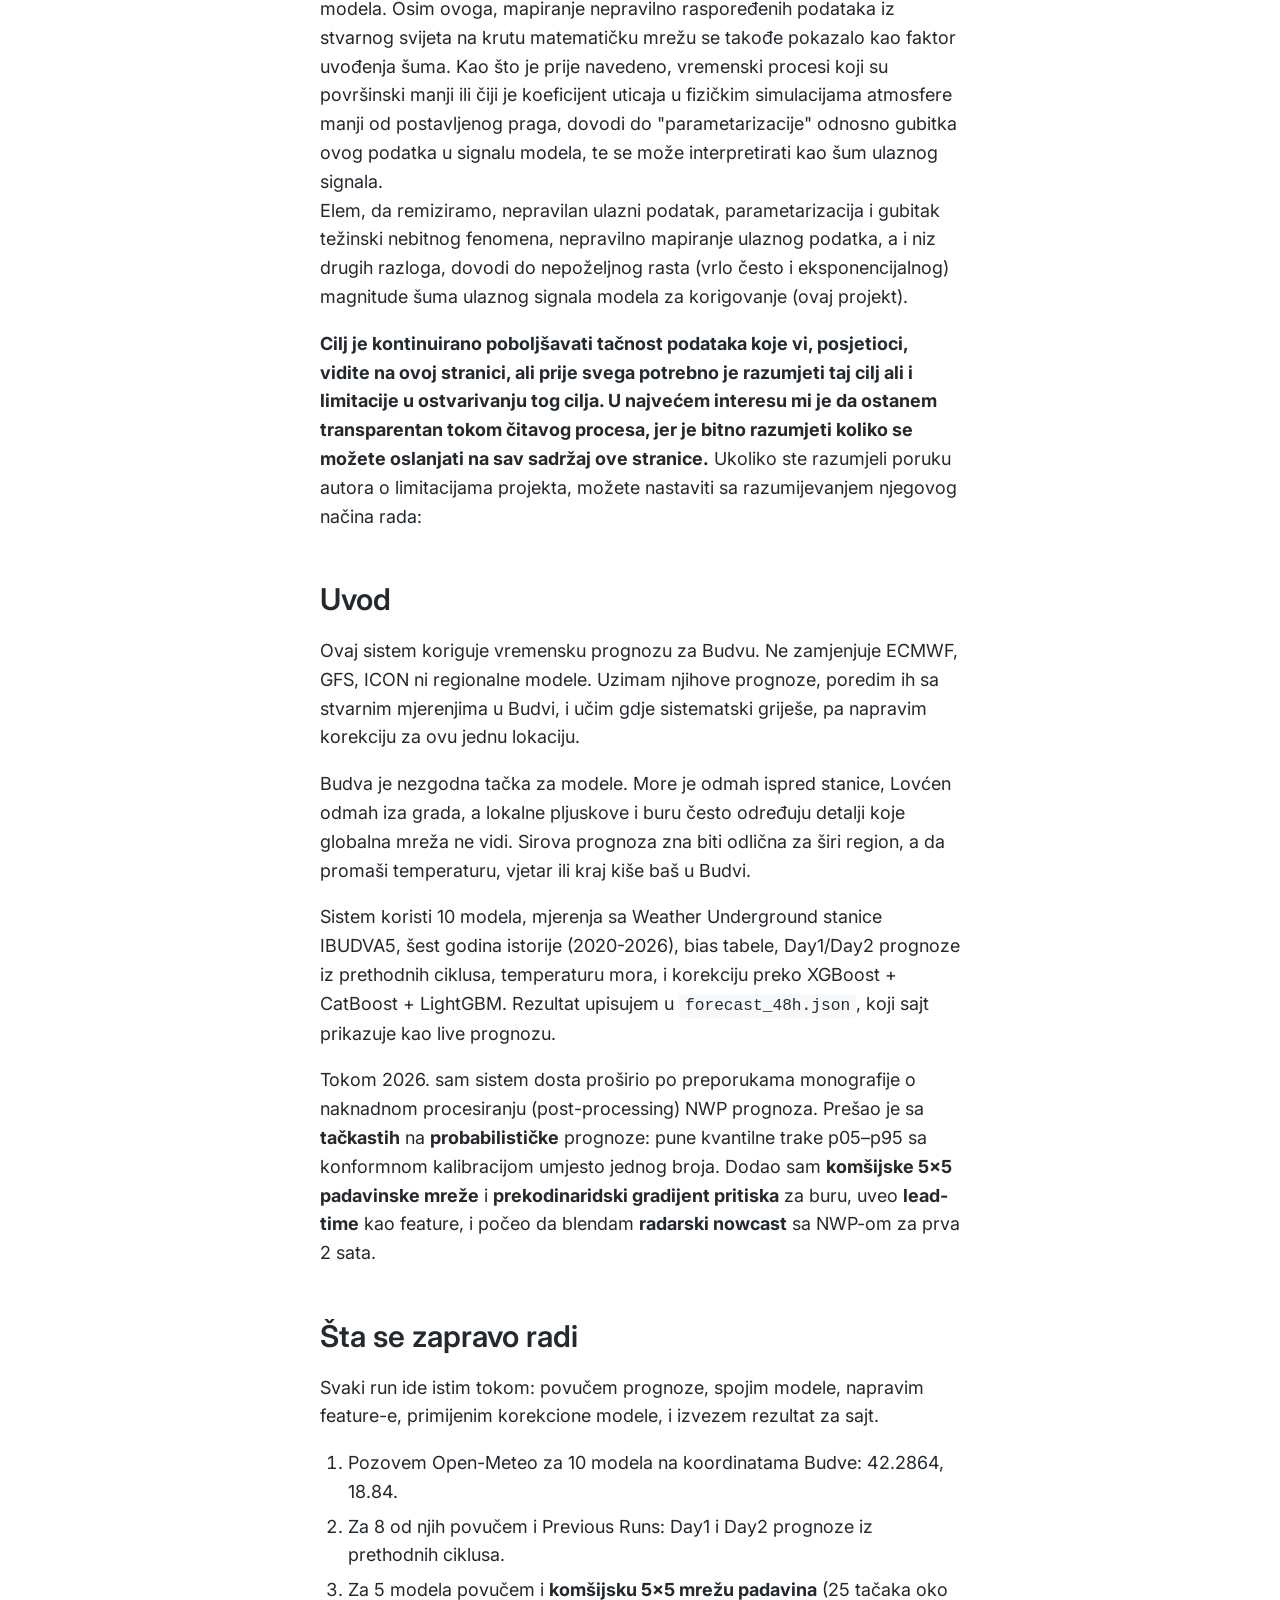
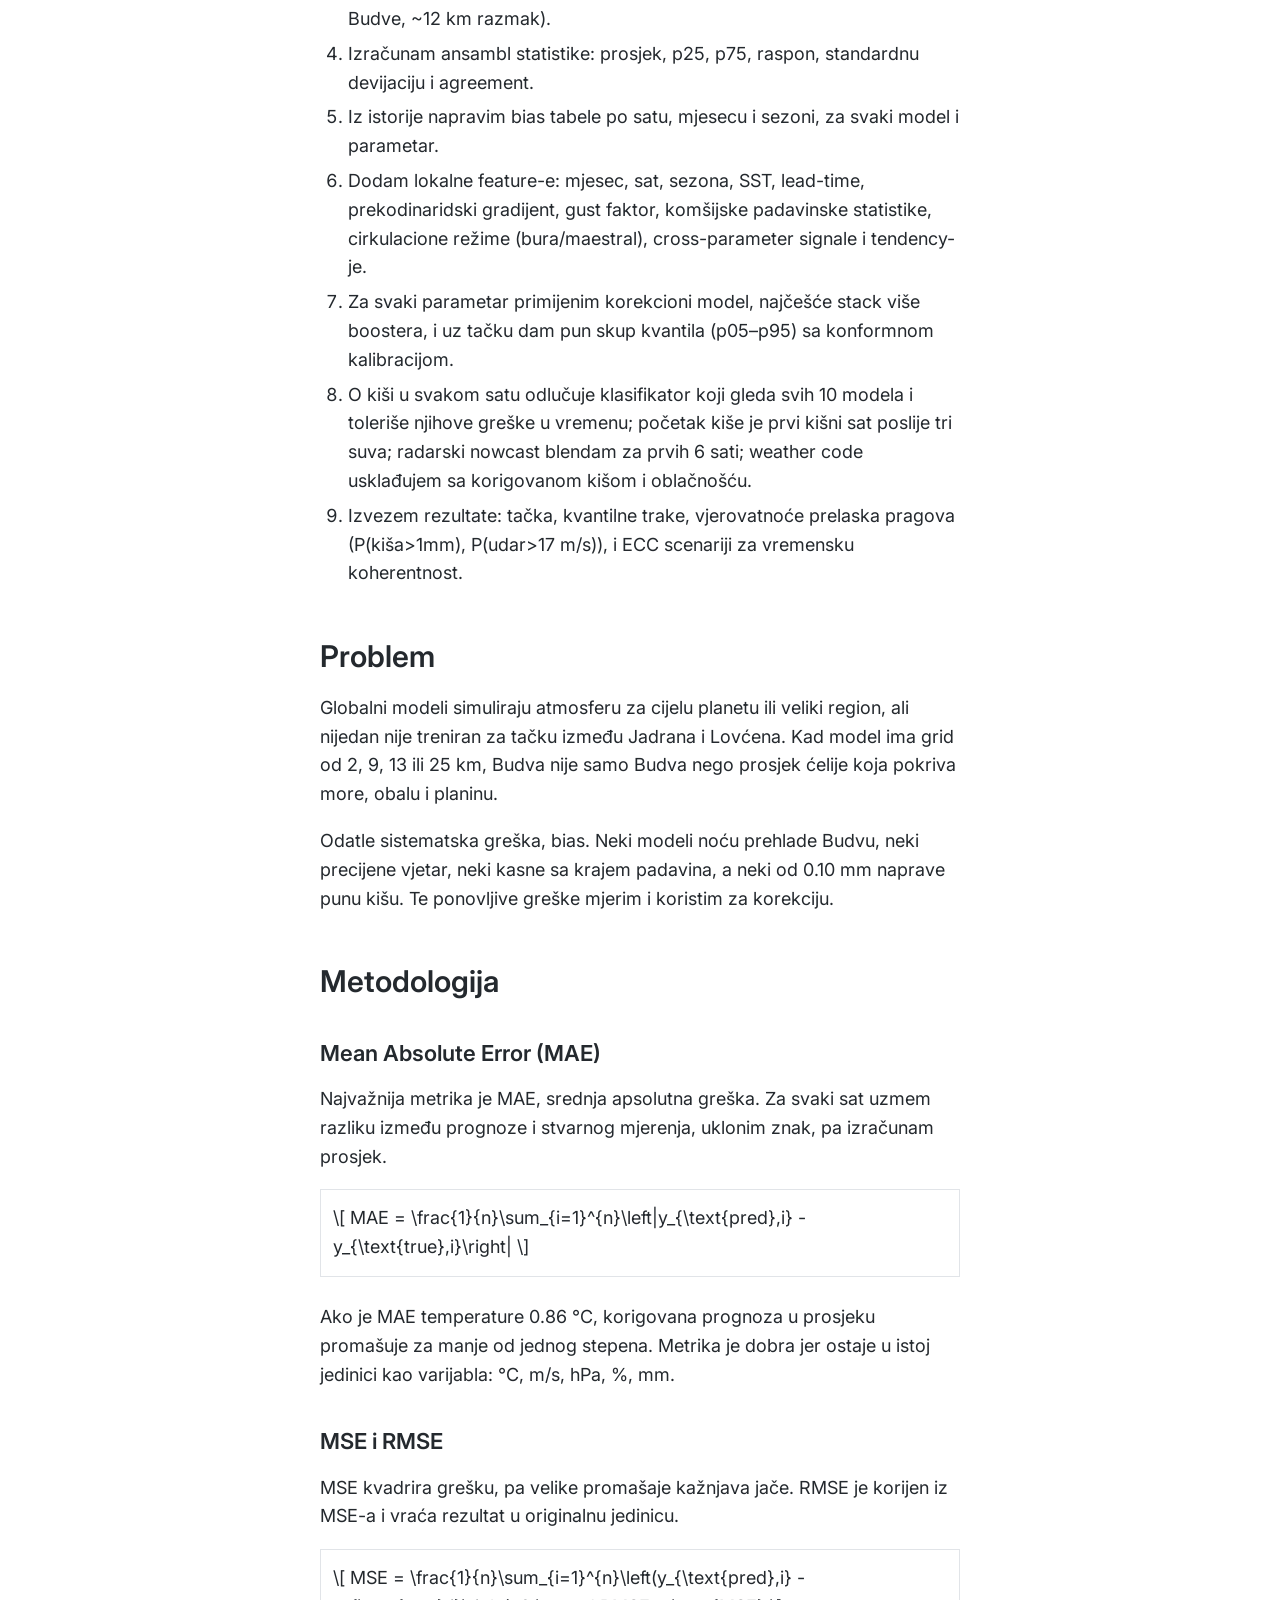
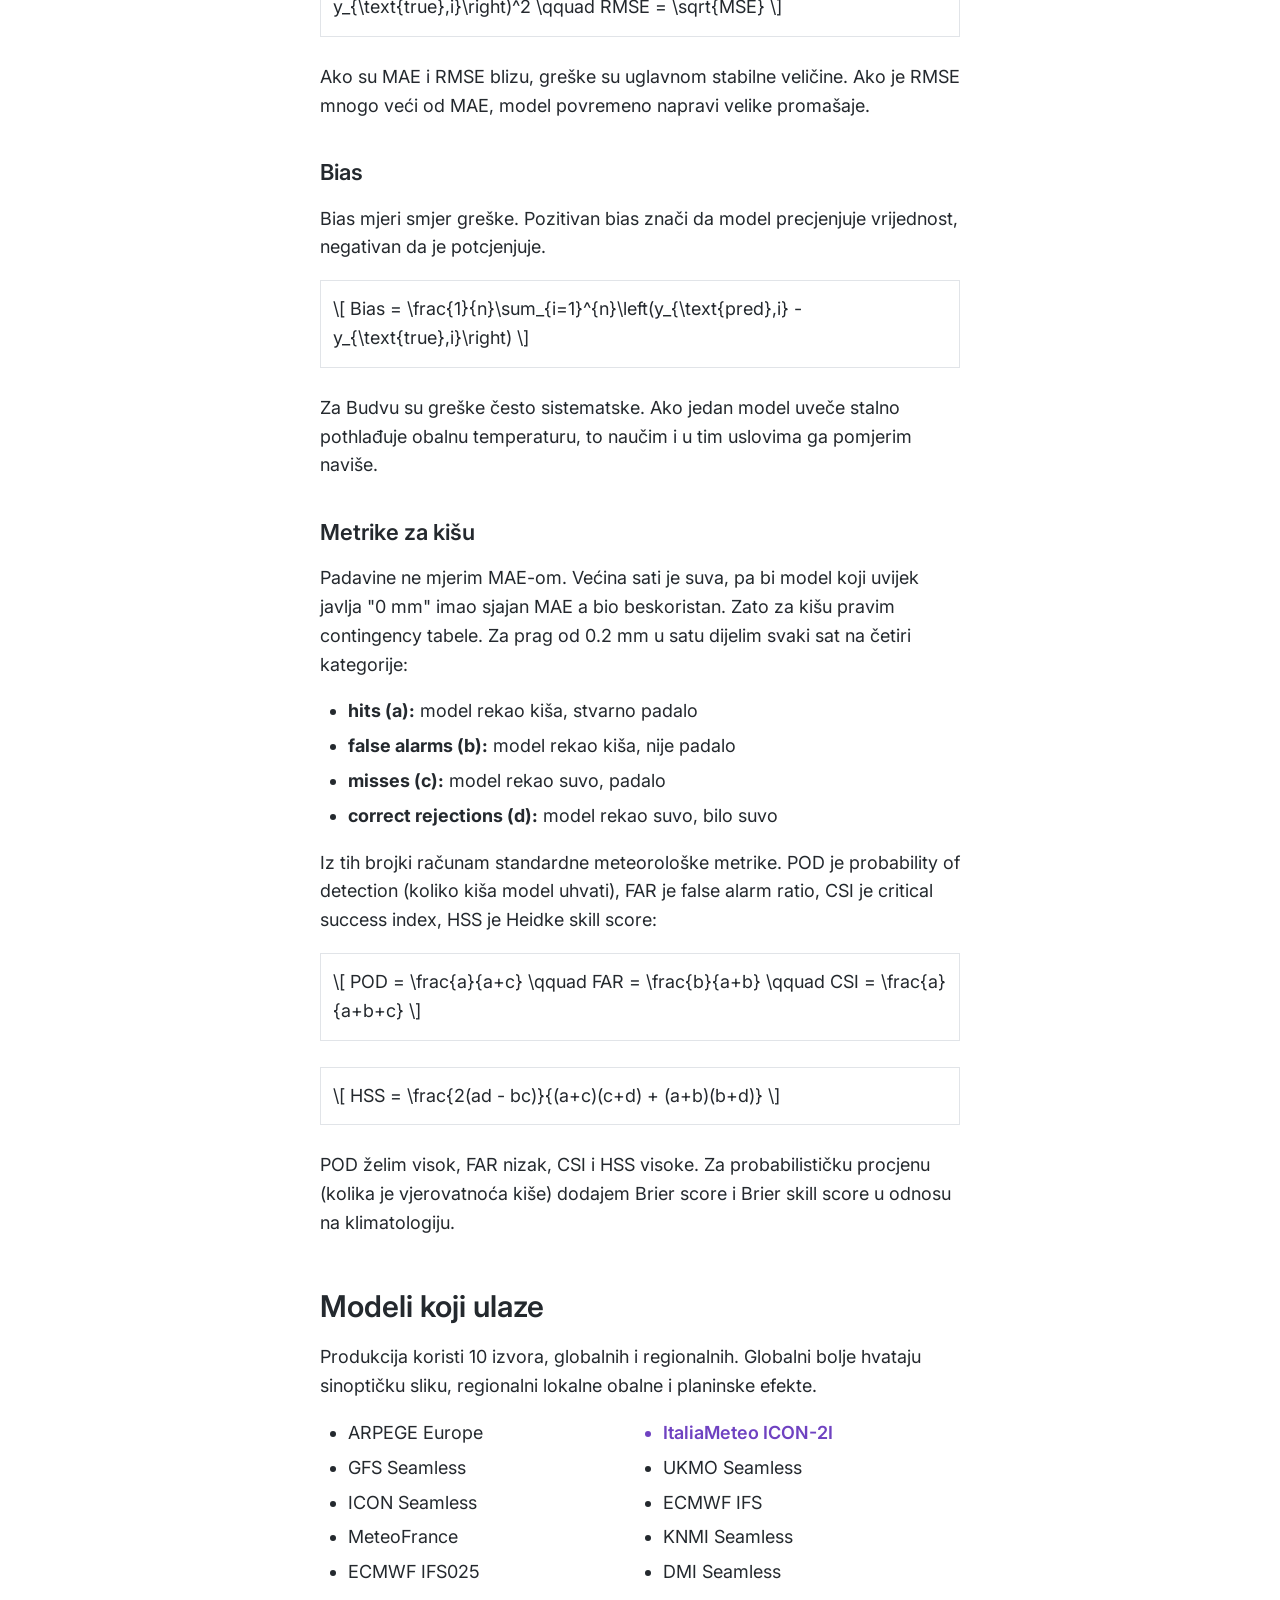
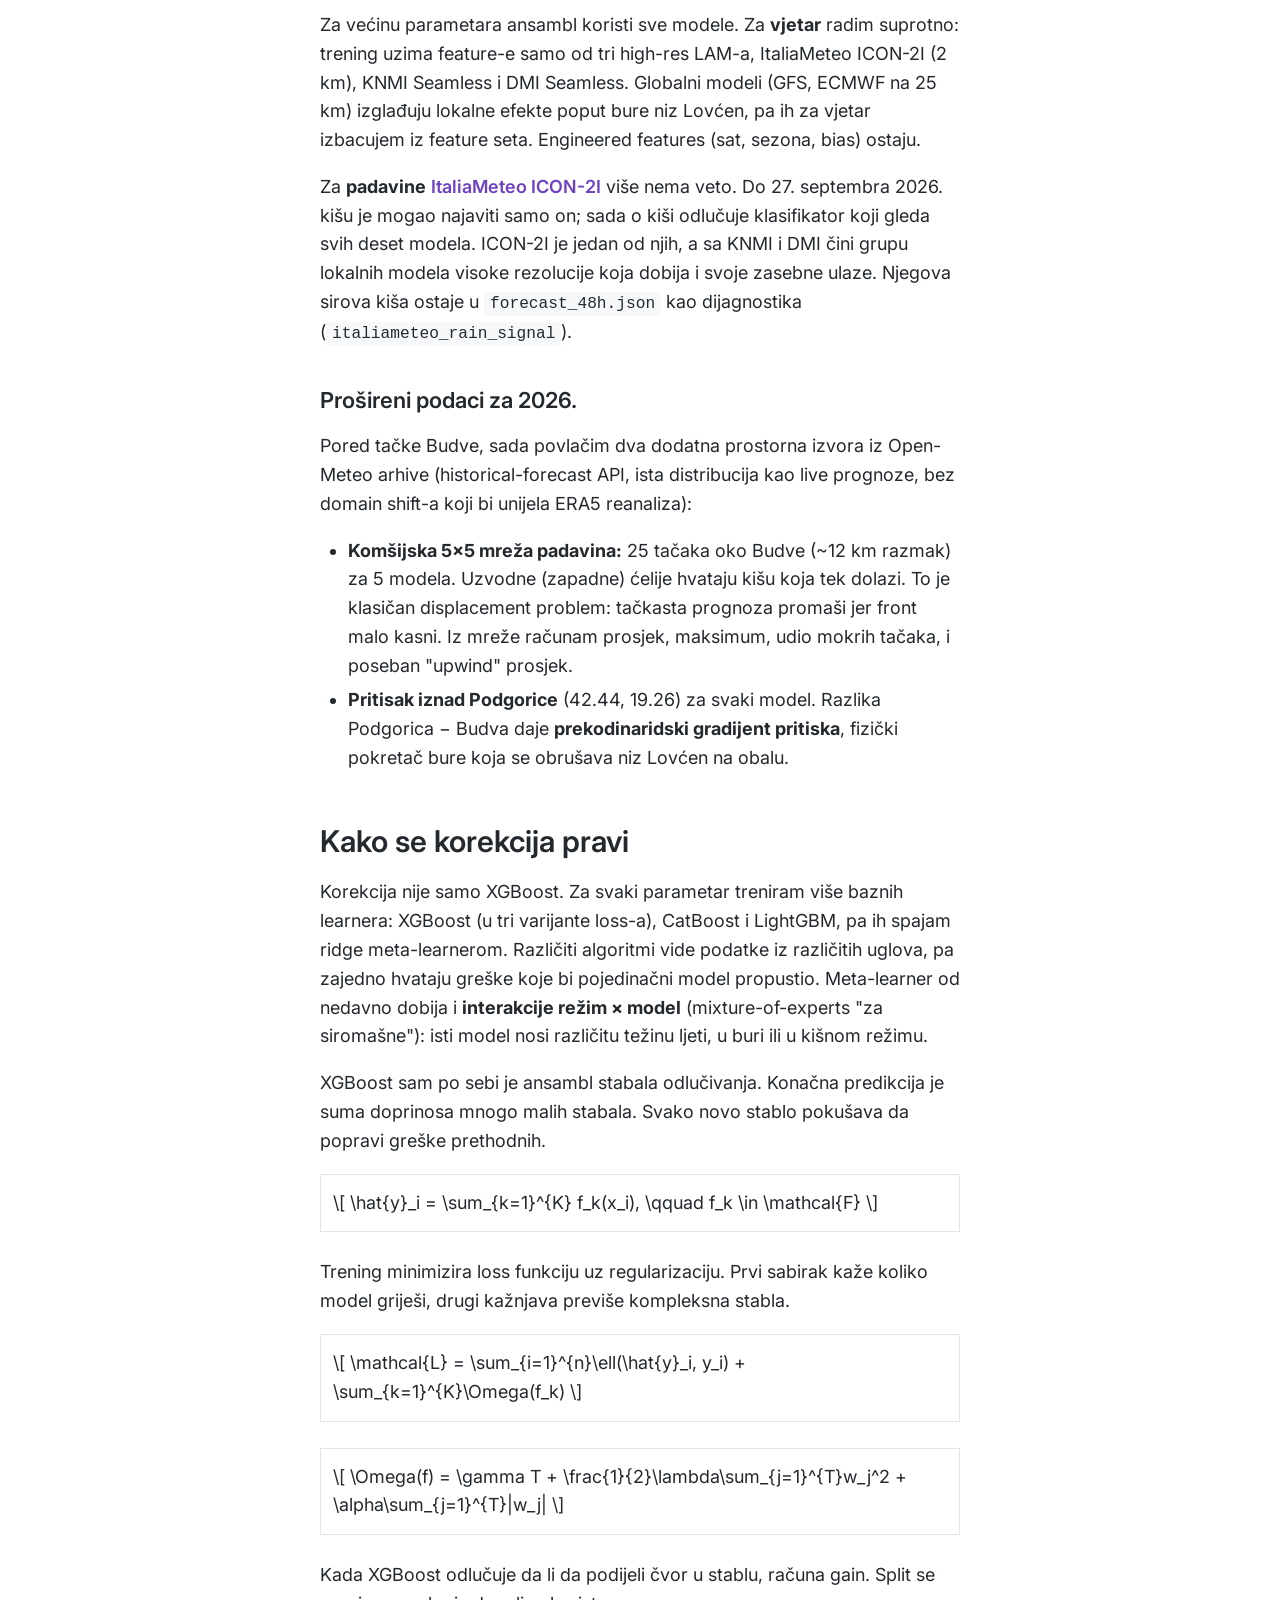
==== commit 7d3e9f47: "Describe rain classifier v2 and the new rain onset on the site index.html: an evaluation addendum (2" ====
--- a/docs/index.html
+++ b/docs/index.html
@@ -126,6 +126,10 @@
             border-bottom: none;
         }
 
+        td.change {
+            white-space: nowrap;
+        }
+
         details {
             margin: 18px 0;
             border: 1px solid #e1e4e8;
@@ -331,7 +335,7 @@
     </div>
 	
 	<h2 id="evaluacija-ljeto-2026">Šta korekcija prognoze može, a šta ne može naučiti</h2>
-	<p class="date">13. septembar 2026 · dopunjeno 27. septembra 2026.</p>
+	<p class="date">13. septembar 2026 · dopunjeno 27. septembra i 29. oktobra 2026.</p>
 	<p>U februaru sam napisao da je moja korigovana prognoza za Budvu tačnija od bilo kog pojedinačnog globalnog modela. Ta tvrdnja je počivala na unakrsnoj validaciji, dakle na podacima koje je model već vidio. Ovog ljeta sam je provjerio kako treba, i odgovor se dijeli na dva dijela. Za temperaturu i vjetar tvrdnja stoji, sa većom razlikom nego što sam očekivao. Za kišu ne stoji, i to ne za malo: korigovani izlaz koji objavljujem bio je ovog ljeta lošiji od svakog globalnog modela koji koriguje, i lošiji od sopstvenog nekorigovanog ulaza.</p>
 	<p>Iznosim oba dijela, jer je razlog zbog kojeg se razlikuju zanimljiviji od bilo kog pojedinačnog rezultata, i jer govori nešto o tome gdje mašinsko učenje u fizičkim naukama pomaže, a gdje tiho šteti.</p>
 	<h3>Kako sam provjerio</h3>
@@ -351,6 +355,24 @@
 	<h3>Šta je urađeno</h3>
 	<p>Odluku o kiši sada donosi klasifikator koji gleda svih deset modela, sat prije i poslije svakog sata, njihove vremenske kodove, vlažnost i oblačnost. Prag bira na podacima koje nije vidio tokom treninga, a vjerovatnoća kiše na sajtu je njegova vjerovatnoća. Cilj za trening je poravnat sa satom modela, a evaluacione skripte sada broje stvarnu satnu kišu.</p>
 	<p>U provjeri kroz 13 sezona (2023–2026), gdje je svaku sezonu prognozirao model treniran samo na ranijim podacima, klasifikator je bio najbolji u 12: indeks uspjeha 0,44, naspram 0,36 za prosjek modela i najviše 0,35 za bilo koji pojedinačni model. Za ljeto 2026. to je 0,32 naspram 0,23 za najbolji model, a od 19. avgusta do 26. septembra, na podacima koje isporučeni model nikad nije vidio, 0,40 naspram 0,32. Kiša u jednoj tački, sat po sat, ostaje teška, ali korigovana kiša je sada bolja od svakog modela koji koriguje, umjesto da bude najgora.</p>
+	<h3 id="kisa-v2">Dopuna 29. oktobra: druga verzija klasifikatora i novi početak kiše</h3>
+	<p>Klasifikator sada podnosi i veće greške modela u vremenu. Umjesto sata prije i poslije gleda prozore do šest sati oko svakog sata, koliko je svaki model udaljen od svog najbližeg kišnog sata, ponderisano slaganje modela i dnevnu sliku: koliko modela taj dan uopšte vidi kišu. Provjera je ista kao u produkciji. Svaki tromjesečni blok prognozira model treniran samo na starijim podacima, a prag se bira na satima prije bloka. Za sutra i prekosutra klasifikator dobija prognoze modela stare jedan odnosno dva dana, iz arhive prethodnih ciklusa, pa vidi isto što vidi i živa prognoza za te sate. Isti dan je provjeren od septembra 2024. do avgusta 2026, a sutra i prekosutra do februara 2026, dokle seže arhiva starijih prognoza.</p>
+	<div class="table-wrap">
+	<table>
+		<thead>
+			<tr><th>Rok</th><th>Indeks uspjeha</th><th>Lažne uzbune</th><th>Brier</th></tr>
+		</thead>
+		<tbody>
+			<tr><td>Isti dan</td><td class="change">0,453 → 0,472</td><td class="change">0,422 → 0,419</td><td class="change">0,0393 → 0,0392</td></tr>
+			<tr><td>Sutra (24–30 h)</td><td class="change">0,411 → 0,435</td><td class="change">0,444 → 0,436</td><td class="change">0,0530 → 0,0525</td></tr>
+			<tr><td>Prekosutra (48–54 h)</td><td class="change">0,376 → 0,389</td><td class="change">0,506 → 0,504</td><td class="change">0,0586 → 0,0577</td></tr>
+		</tbody>
+	</table>
+	</div>
+	<p>Kod lažnih uzbuna i Briera manje je bolje. Nijedan broj nije lošiji, ali dobitak je skroman i treba ga tako i čitati: između tri i šest odsto na indeksu uspjeha.</p>
+	<p>Veća promjena je početak kiše. Računao ga je poseban model sa 1396 ulaza i pragom od 0,03, odvojen od satne prognoze. Na istim slučajevima (od jula 2025. do avgusta 2026, iz svakog sata kada je stanica bila suva bar tri sata, za narednih 24 sata) najavio je 2230 početaka za 1482 stvarna. Lažnih je bilo 45%, a od pogođenih početaka samo 48% je bilo unutar tri sata od stvarnog. Znao je i da najavi početak kiše za sat u kom sama satna prognoza nije imala kišu. Sada je početak kiše prvi sat u kom satna prognoza kaže kiša, poslije najmanje tri suva sata, pa se početak i satna prognoza više ne mogu razići. Na istim slučajevima lažnih najava je 9–12%, a 81–85% pogođenih početaka je unutar tri sata. Uz početak objavljujem i šansu da kiša počne do svakog sata, kalibrisanu na podacima koje model nije vidio tokom treninga.</p>
+	<h3>Gdje je granica</h3>
+	<p>Jedna stvar se nije promijenila. Na kišnim danima (sep 2024 – feb 2026) oko 750 sati za sutra dobije šansu od 30 do 60%, i kiša padne u otprilike polovini njih. To nije greška kalibracije, niti greška stanice: suvi sati među njima su stvarno bili suvi. Deset modela se jednostavno ne slaže u kom satu kiša stiže. Probao sam i trening direktno na prognozama starim dan-dva, drugi model koji gleda susjedne sate, LightGBM i različitu dubinu stabala. Ništa nije bilo bolje od druge verzije, a trening na starim prognozama je za sutra izgubio 6% Brier skill-a. Oštriji odgovor na pitanje „pada li kiša u ovom satu” traži novu informaciju: članove ansambla (ECMWF ENS, ICON-EPS), živu stanicu u svakom pokretanju, ili radar, koji već koristim za prva dva sata.</p>
 	<h3>O otvaranju koda</h3>
 	<p>Repozitorijum je već neko vrijeme javan, što sam tretirao kao isto što i otvoreni kod. Nije. Nema licence, a pod podrazumijevanim autorskim pravom to znači da niko ne smije legalno koristiti, mijenjati ni redistribuirati ništa od toga. Svi mogu da čitaju, a niko ne može da gradi, što je blizu najgoreg od oba aranžmana.</p>
 	<p>Namjeravam to da ispravim, i razlog je direktno vezan za sve gore. Ova evaluacija je bila moguća zato što su izlazi arhivirani i uporedivi. Jedna stanica u Budvi je uzorak od jedan. Zanimljivo pitanje nije da li ovaj pipeline radi ovdje, nego da li obrazac važi šire: da li korekcija grubog globalnog modela donosi velik dobitak na sistematskim veličinama i gubi na konvektivnim padavinama i na drugim priobalnim lokacijama slične geografije. Na to ne mogu odgovoriti sam, niti moram.</p>
@@ -389,6 +411,7 @@
 	
 	<h3>Problem sa aspekta kreiranja pouzdanog signala za kišu</h3>
 	<p>Prventsveno u ljetnjim mjesecima dolazi do izražaja nepovjerljivosti velikih modela, prije svega za tačnu aproksimaciju padavina i nestabilnosti u atmosferi. Zbog ovoga, potrebno je kreirati pouzdan signal koji će se aktivirati samo tada kada su uslovi idealni za početak vremenskog događaja. Za ovo je potrebna još jedna aproksimacija.<br>\( S_{\text{onset}} = \alpha \left( \frac{\Delta P}{\Delta t} \right) + \beta (\Delta H) + \gamma (R_t) \) predstavlja prvi dio signala koji će aktivirati kišu u izvještaju. Sastoji se od više parametara, čiji ukupni zbroj, kada prevagne svoj namješteni prag, otvara gejt za drugi dio signala. Sastoji se od težinskih koeficijenata, promjene u pritisku relativno vremenu, promjene u relativnoj vlažnosti zraka, te prvom procijenjenom intezitetu kiše koji ulazi u sklop signala. Drugi dio signala je veliki model najveće rezolucije, koji je u ovom slučaju ICON2I od talijanske meteorološke službe. On je izabran prvenstveno zbog njegove visoke rezolucije naspram većine drugih javno dostupnih modela. Bez obzira na ovo i on sadrži mane, koje se najčešće manifestuju u pretjeranom deklarisanju padavina tokom ljetnjih i jesenjih mjeseci.</p>
+	<p><em>Od 29. oktobra 2026. ovaj signal i poseban model početka kiše više nisu aktivni. Početak kiše je sada prvi sat u kom satna prognoza kaže kiša, poslije najmanje tri suva sata, pa se početak i satna prognoza ne mogu razići. Detalji i brojevi su u <a href="#kisa-v2">dopuni evaluacije</a>.</em></p>
 	
 	<h3>Težina problema šuma u signalu i nadovezivanje na prethodna dva problema</h3>
 	<p>Nadovezujem se na prethodne probleme koji ulaze u temu šuma signala. Dakle, u svim veliko-modelskim ansamblima postoji šum, koji u određenim situacijama, može kompromitovati glavni ulazni signal. Posljedica ovoga je netačna evaluacija vremenskih prilika. Ovo se tehnički može događati vrlo često, što je pokazala i praksa. Dovoljan udio šuma u ulazni signal kompromituje sam izlazni signal, jer modeli sa stablima odlučivanja nemaju funkcionalnost provjeravanja legitimiteta ulaznog signala. U haotičnim sistemima, ako je evolucija atmosfere definisana nelinearnim dinamičkim sistemom \(\frac{dx}{dt} = f(x)\), male perturbacije šuma u početnom signalu \(\delta x_0\) evoluiraju tokom vremena prema sledećoj jednačini: \[ \frac{d(\delta x)}{dt} = \mathbf{J}(x(t)) \cdot \delta x(t) + \eta(t) \] 
@@ -424,7 +447,7 @@
         <li>Iz istorije napravim bias tabele po satu, mjesecu i sezoni, za svaki model i parametar.</li>
         <li>Dodam lokalne feature-e: mjesec, sat, sezona, SST, lead-time, prekodinaridski gradijent, gust faktor, komšijske padavinske statistike, cirkulacione režime (bura/maestral), cross-parameter signale i tendency-je.</li>
         <li>Za svaki parametar primijenim korekcioni model, najčešće stack više boostera, i uz tačku dam pun skup kvantila (p05–p95) sa konformnom kalibracijom.</li>
-        <li>Padavine prolaze kroz trusted rain gate (ili kalibrisani PoP-blend gdje je dokazano bolji); radarski nowcast blendam za prvih 6 sati; weather code usklađujem sa korigovanom kišom i oblačnošću.</li>
+        <li>O kiši u svakom satu odlučuje klasifikator koji gleda svih 10 modela i toleriše njihove greške u vremenu; početak kiše je prvi kišni sat poslije tri suva; radarski nowcast blendam za prvih 6 sati; weather code usklađujem sa korigovanom kišom i oblačnošću.</li>
         <li>Izvezem rezultate: tačka, kvantilne trake, vjerovatnoće prelaska pragova (P(kiša&gt;1mm), P(udar&gt;17 m/s)), i ECC scenariji za vremensku koherentnost.</li>
     </ol>
 
@@ -476,7 +499,7 @@
 
     <h3>Metrike za kišu</h3>
 
-    <p>Padavine ne mjerim MAE-om. Većina sati je suva, pa bi model koji uvijek javlja "0 mm" imao sjajan MAE a bio beskoristan. Zato za kišu pravim contingency tabele. Za prag od 0.1 mm/h dijelim svaki sat na četiri kategorije:</p>
+    <p>Padavine ne mjerim MAE-om. Većina sati je suva, pa bi model koji uvijek javlja "0 mm" imao sjajan MAE a bio beskoristan. Zato za kišu pravim contingency tabele. Za prag od 0.2 mm u satu dijelim svaki sat na četiri kategorije:</p>
 
     <ul>
         <li><strong>hits (a):</strong> model rekao kiša, stvarno padalo</li>
@@ -524,7 +547,7 @@
 
     <p>Za većinu parametara ansambl koristi sve modele. Za <strong>vjetar</strong> radim suprotno: trening uzima feature-e samo od tri high-res LAM-a, ItaliaMeteo ICON-2I (2 km), KNMI Seamless i DMI Seamless. Globalni modeli (GFS, ECMWF na 25 km) izglađuju lokalne efekte poput bure niz Lovćen, pa ih za vjetar izbacujem iz feature seta. Engineered features (sat, sezona, bias) ostaju.</p>
 
-    <p>Za <strong>padavine</strong> imam jedan trusted signal: <span class="trusted">ItaliaMeteo ICON-2I</span>. Ako on ne vidi barem 0.10 mm, korekcioni model prikazuje suvo. KNMI i DMI ostaju u feature setu, ali ne mogu sami otvoriti rain gate. (Ima i alternativa, kalibrisani PoP-blend svih modela, koja se uključuje samo u režimima gdje je dokazano bolja od veta; više dolje.)</p>
+    <p>Za <strong>padavine</strong> <span class="trusted">ItaliaMeteo ICON-2I</span> više nema veto. Do 27. septembra 2026. kišu je mogao najaviti samo on; sada o kiši odlučuje klasifikator koji gleda svih deset modela. ICON-2I je jedan od njih, a sa KNMI i DMI čini grupu lokalnih modela visoke rezolucije koja dobija i svoje zasebne ulaze. Njegova sirova kiša ostaje u <code>forecast_48h.json</code> kao dijagnostika (<code>italiameteo_rain_signal</code>).</p>
 
     <h3>Prošireni podaci za 2026.</h3>
 
@@ -677,6 +700,30 @@
 
     <p>Kiša nije kao temperatura. Većina sati je potpuno suva, a kada padavine postoje, često su lokalne i kratke. Klasičan regresor bi mogao samo da uči da prognozira 0 i imao bi sjajne metrike, ali nikakvu vrijednost. Zato je pipeline za kišu drugačiji.</p>
 
+    <h3>Kako sada radi odluka o kiši</h3>
+
+    <p>Da li u satu pada barem 0.2 mm odlučuje jedan XGBoost klasifikator koji gleda svih deset modela. Ulazi su napravljeni tako da prežive grešku modela u vremenu: maksimumi i zbirovi u prozorima od ±1 do ±6 sati, koliko je svaki model udaljen od svog najbližeg kišnog sata, udio modela koji vide kišu u satu i u tim prozorima, Gauss-ponderisano slaganje, dnevna slika, weather code-ovi, vlažnost, oblačnost i tendencija pritiska. Prag bira na walk-forward podacima, gdje daje najveći indeks uspjeha (trenutno 0.28). Od 6 do 30 sati unaprijed prag se spušta do 0.6×, jer su starije prognoze manje oštre.</p>
+
+    <p>Šansa za kišu na sajtu je vjerovatnoća tog klasifikatora. Za sate dalje od 6 sati ona je rekalibrisana (Platt), jer bi sirova vjerovatnoća za sutra bila preniska. Zato sat prikazan kao kišni nikad nema šansu ispod praga od 28%. Količina u kišnom satu dolazi iz posebnog regresora koji daje medijanu.</p>
+
+    <p>Početak kiše je prvi sat u kom ta odluka kaže kiša, poslije najmanje tri suva sata. Šansa da kiša počne do sata \(k\) od sada je logistička mapa najveće satne šanse do tog sata (\(m_k\)), šanse da kiša padne u bar jednom satu kad bi sati bili nezavisni (\(u_k\)), i \(\log k\):</p>
+
+    <div class="math-block">
+        \[
+        \begin{aligned}
+        P(\text{počne do } k) &= \sigma(z_k)\\
+        z_k &= b_0 + b_1\,\text{logit}(m_k)\\
+        &\quad {}+ b_2\,\text{logit}(u_k) + b_3\log k\\
+        m_k &= \max_{s\le k} p_s\\
+        u_k &= 1-\textstyle\prod_{s\le k}(1-p_s)
+        \end{aligned}
+        \]
+    </div>
+
+    <p>Koeficijente fitujem pri svakom treningu klasifikatora, na vjerovatnoćama koje model nije vidio. Brojevi su u <a href="#kisa-v2">dopuni evaluacije</a>.</p>
+
+    <p><em>Two-stage pipeline, kalibracija i biranje praga opisani ispod, kao i trusted rain gate, ostaju samo kao rezerva za slučaj da sačuvani klasifikator ne postoji.</em></p>
+
     <h3>Two-stage: prvo klasifikacija, pa regresija</h3>
 
     <p>Prva faza je binarni klasifikator: <em>hoće li padati barem 0.1 mm u ovom satu?</em> Drugi stage je regresor koji predviđa <em>koliko</em>, ali se primjenjuje samo tamo gdje je klasifikator izrekao "da".</p>
@@ -729,7 +776,7 @@
 
     <h3>Radarski nowcast za prvih 6 sati</h3>
 
-    <p>Za vrlo kratke rokove radar zna više od bilo kog NWP modela. Moj zasebni projekat <a href="https://matko-iv.github.io/budva-radar/" target="_blank" rel="noreferrer">SKALA</a> interpretira DHMZ/OPERA radar i objavljuje nowcast (vjerovatnoća kiše na 15/30/60/120 min). Njega <strong>težinski blendam</strong> sa NWP-om: težina radara pada linearno sa 1 (sada) na 0 (+6h). Ako je radar svjež i javlja suvo, gasim slabu blisku kišu; ako vidi kišu koja stiže, podižem prvih par sati; ako je ćelija već prošla, ne dam da je 120-min signal drži mokrom. Ako radar nije svjež (stariji od 25 min) ili nedostupan, vraćam se na staro ponašanje. Radarski log i arhiviram, da kasnije postane feature za model početka kiše.</p>
+    <p>Za vrlo kratke rokove radar zna više od bilo kog NWP modela. Moj zasebni projekat <a href="https://matko-iv.github.io/budva-radar/" target="_blank" rel="noreferrer">SKALA</a> interpretira DHMZ/OPERA radar i objavljuje nowcast (vjerovatnoća kiše na 15/30/60/120 min). Njega <strong>težinski blendam</strong> sa NWP-om: težina radara pada linearno sa 1 (sada) na 0 (+6h). Ako je radar svjež i javlja suvo, gasim slabu blisku kišu; ako vidi kišu koja stiže, podižem prvih par sati; ako je ćelija već prošla, ne dam da je 120-min signal drži mokrom. Ako radar nije svjež (stariji od 25 min) ili nedostupan, vraćam se na staro ponašanje. Radarski log i arhiviram, da kasnije postane feature za klasifikator kiše.</p>
 
     <h3>Burst wind boost</h3>
 
@@ -782,6 +829,7 @@
         <li><strong>Kvantilne trake:</strong> graf temperature pokazuje raspon p05–p95 (fan chart), ne samo liniju, pa se vidi koliko je prognoza sigurna.</li>
         <li><strong>Vjerovatnoće:</strong> šansa za kišu (PoP) po satu, P(kiša&gt;1 mm), i upozorenje kad je P(udar&gt;17 m/s) ≥ 30%.</li>
         <li><strong>Scenariji kiše:</strong> P(ima kiše) u prozorima 0–12h / 12–24h / 24–48h iz koherentnih ECC scenarija.</li>
+        <li><strong>Početak kiše:</strong> prvi kišni sat poslije tri suva i šansa da kiša počne do svakog sata, u <code>forecast_48h.json</code> (blok <code>rain_onset</code> i satna polja <code>rain_onset_*</code>).</li>
         <li><strong>Dnevni narativ:</strong> kratak opis dana, bez previše tehničkog jezika.</li>
         <li><strong>Raw vs corrected:</strong> grafovi pokazuju gdje je korekcija pomjerila ansambl.</li>
         <li><strong>Jasnije padavine:</strong> sitni šum ispod 0.20 mm se ne prikazuje kao kiša.</li>
@@ -793,7 +841,7 @@
 
     <p>Ovo je korekcija postojećih modela, ne novi fizički model. Ako nijedan ulazni model ne vidi pljusak, XGBoost može prepoznati uslove koji favorizuju padavine, ali ne može pouzdano odrediti položaj, početak i kraj lokalne konvektivne ćelije.</p>
 
-    <p>Najveća poboljšanja su tamo gdje postoji stabilan, ponavljajući bias. Najveći rizik ostaje kod konvektivnih padavina, kratkih pljuskova i situacija kada je granica kiše baš preko Budve. Zato je za padavine važno čuvati trusted gate, summer abstention pravilo i WU nowcast kao zaštitne slojeve.</p>
+    <p>Najveća poboljšanja su tamo gdje postoji stabilan, ponavljajući bias. Najveći rizik ostaje kod konvektivnih padavina, kratkih pljuskova i situacija kada je granica kiše baš preko Budve. Zato šansu za kišu treba čitati kao šansu: sat sa 30–60% je stvarno neizvjestan, i na kišnim danima kiša padne u otprilike polovini takvih sati. Za prva dva sata radar zna više od svih modela.</p>
 
     <p>Drugo realno ograničenje: stanica IBUDVA5 nije meteorološka referentna stanica, nego privatni WU instrument. Greške u njenim očitanjima ulaze direktno u bias tabele. Periodično je treba uporediti sa zvaničnim DHMZ/Tivat podacima.</p>
 
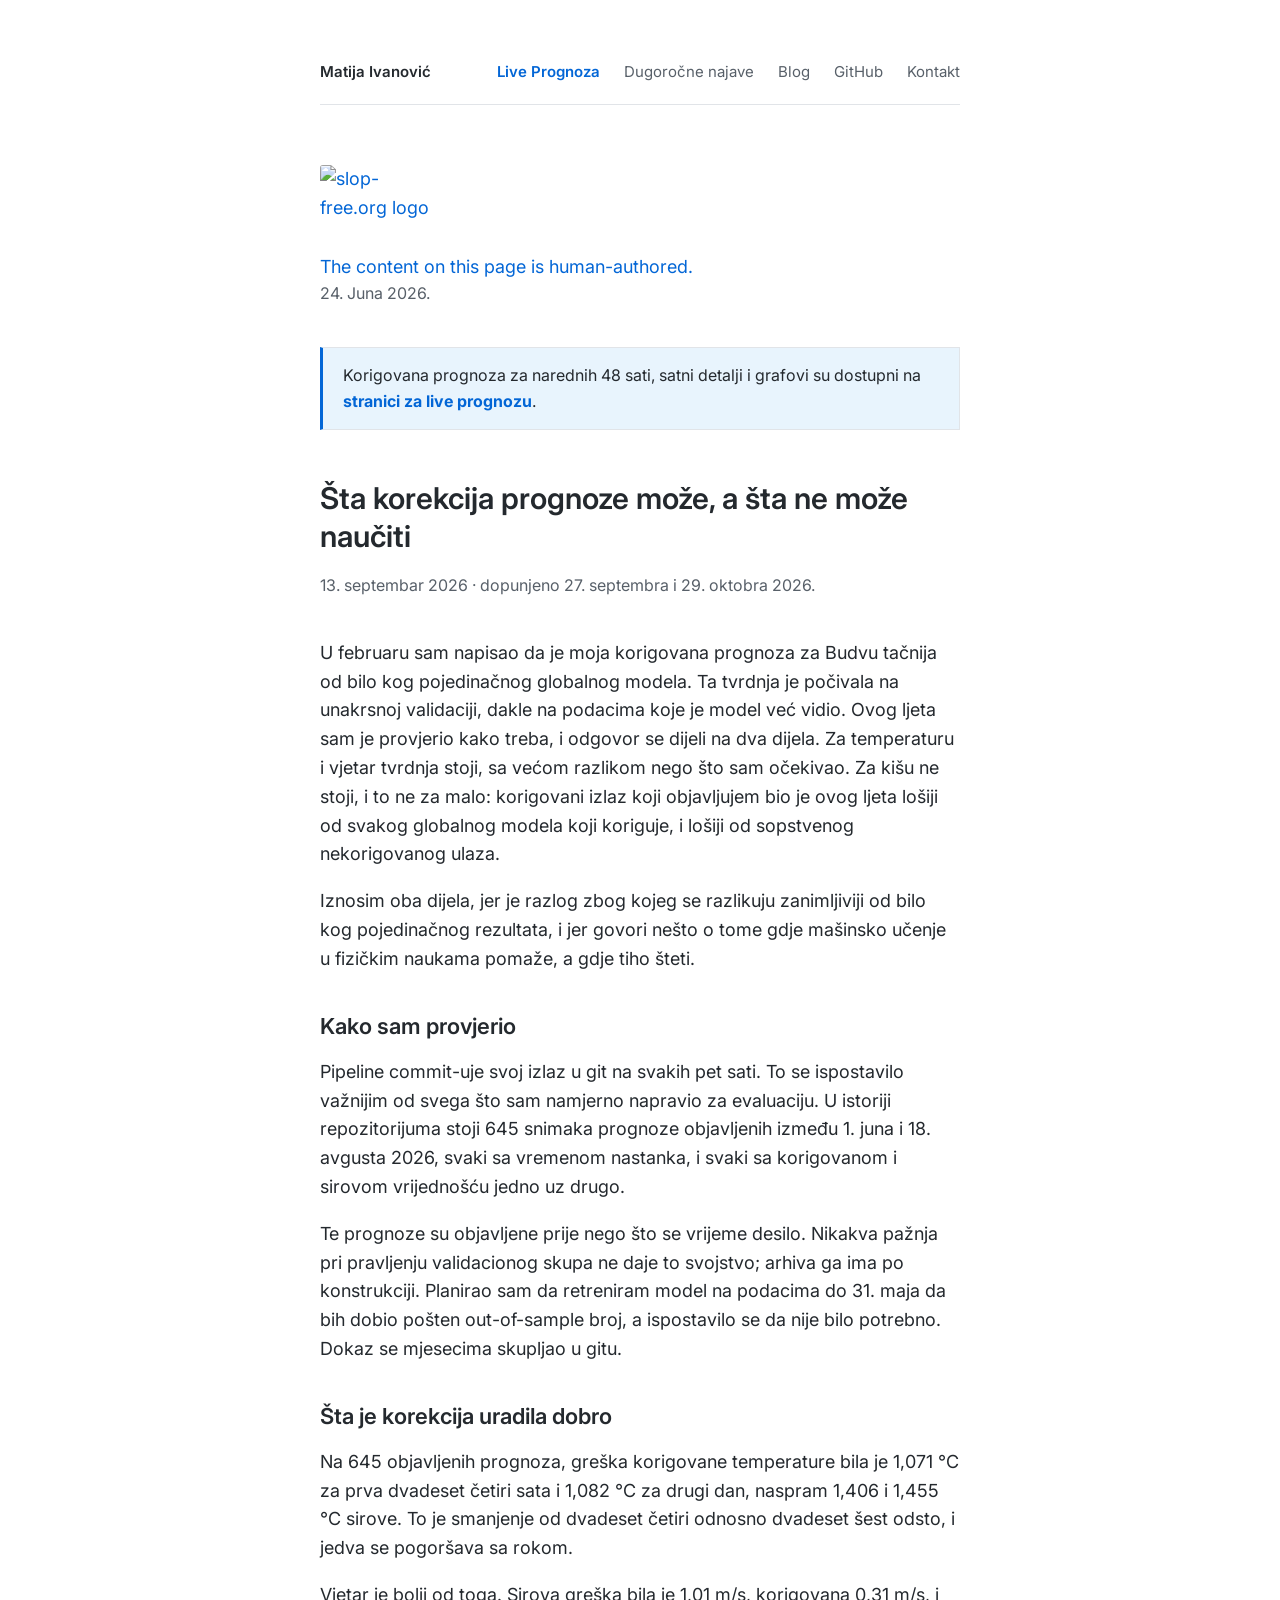
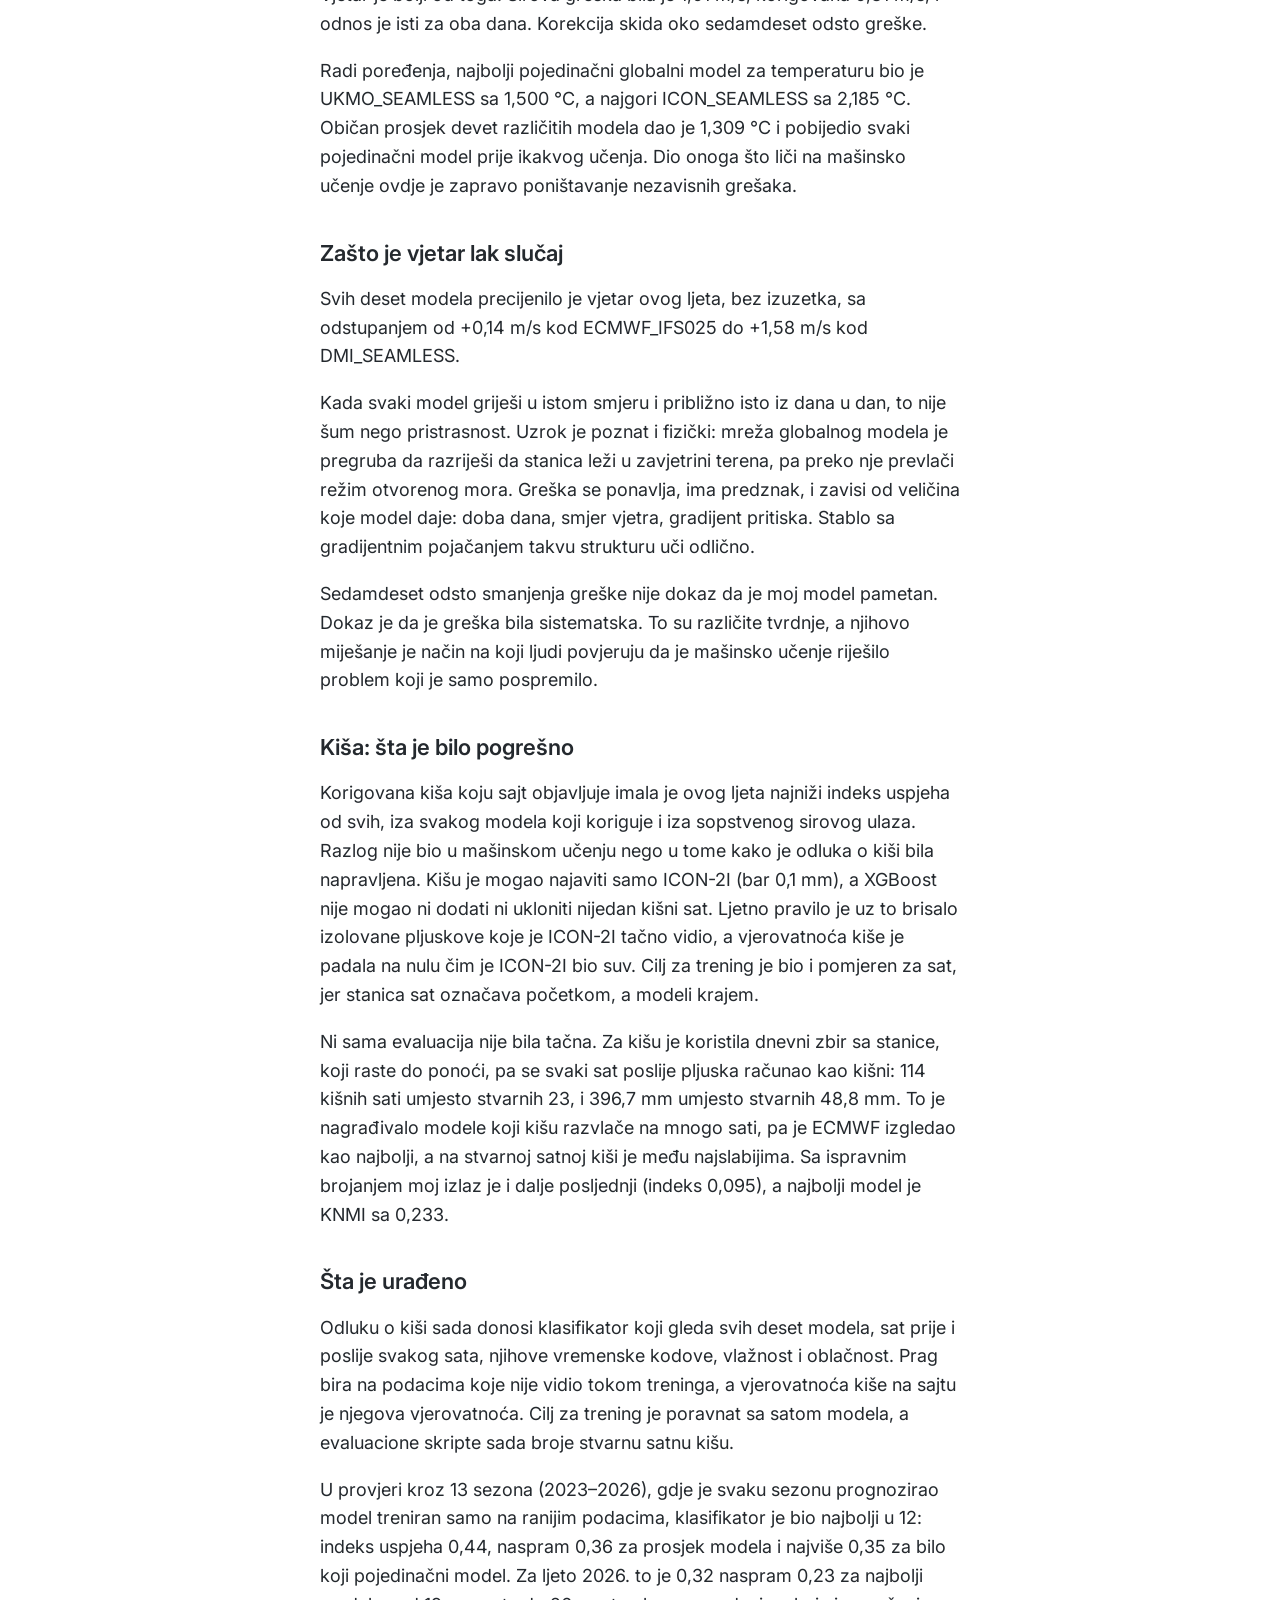
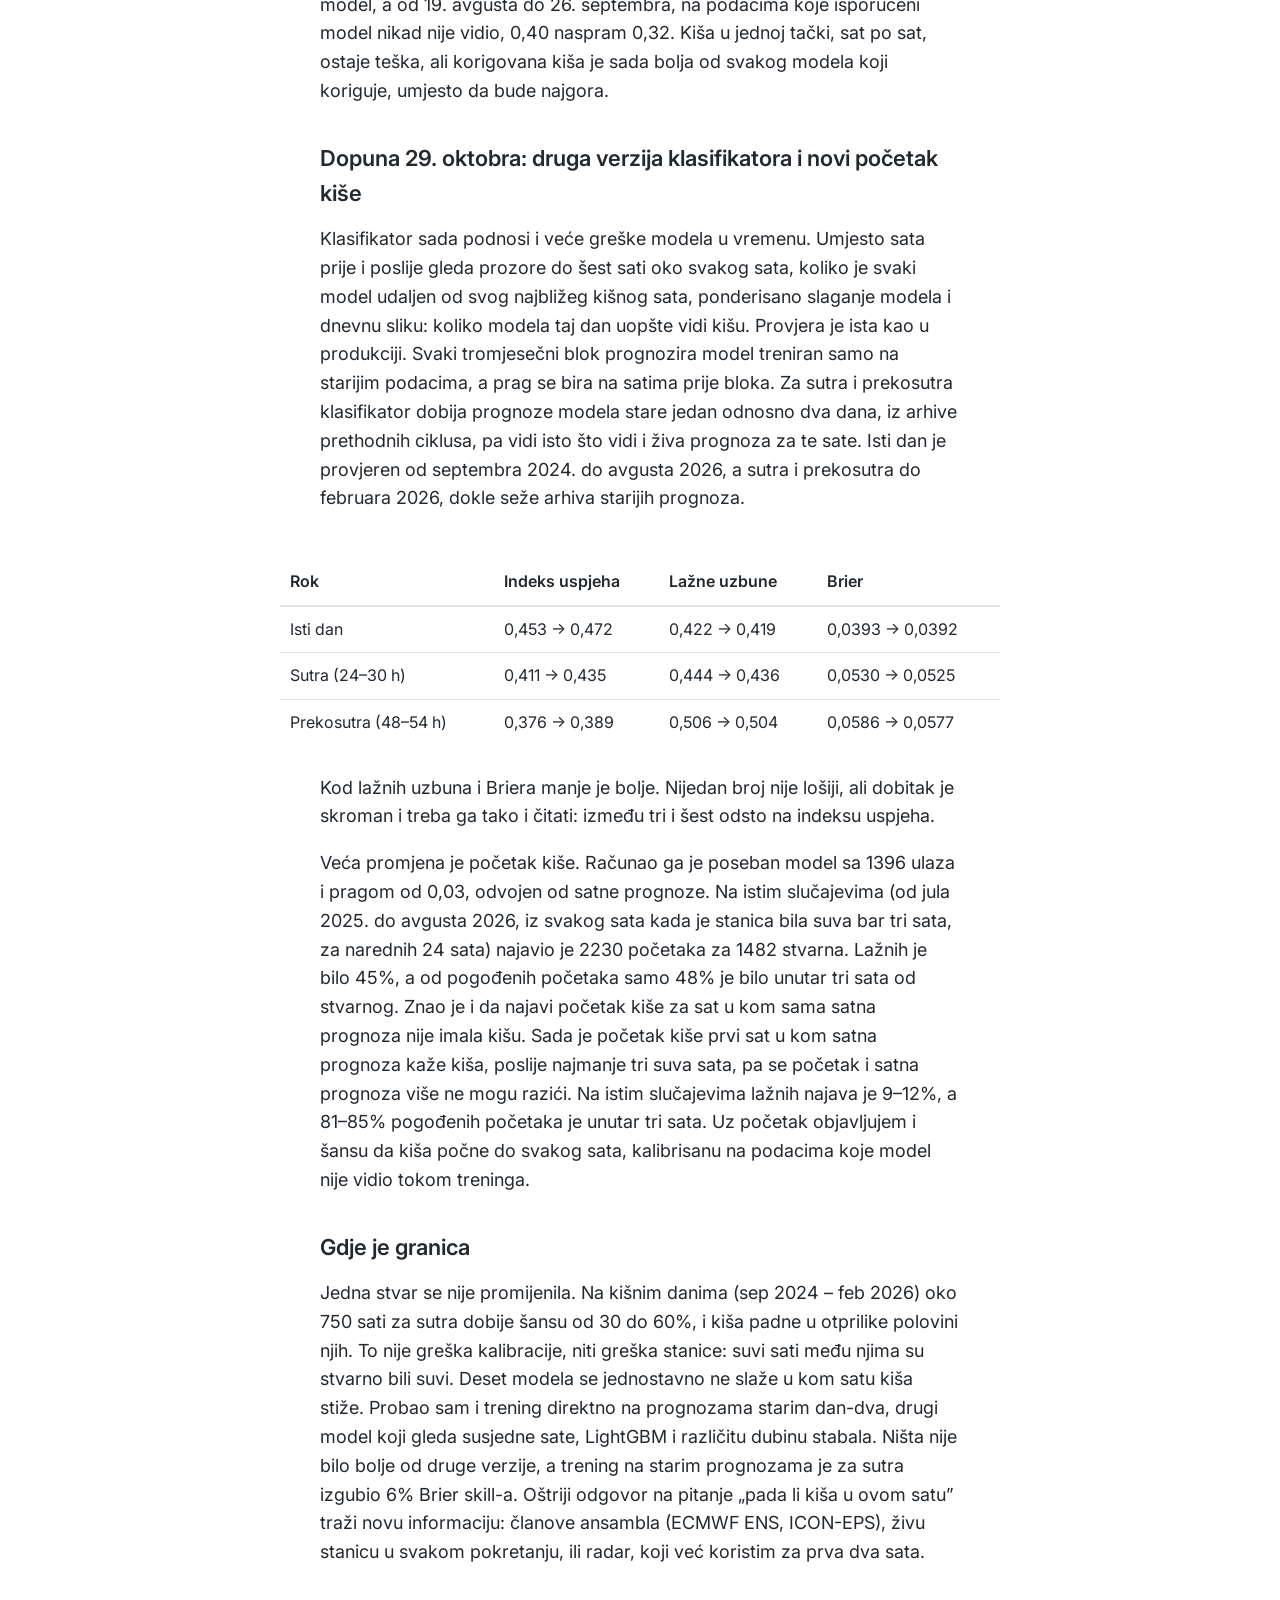
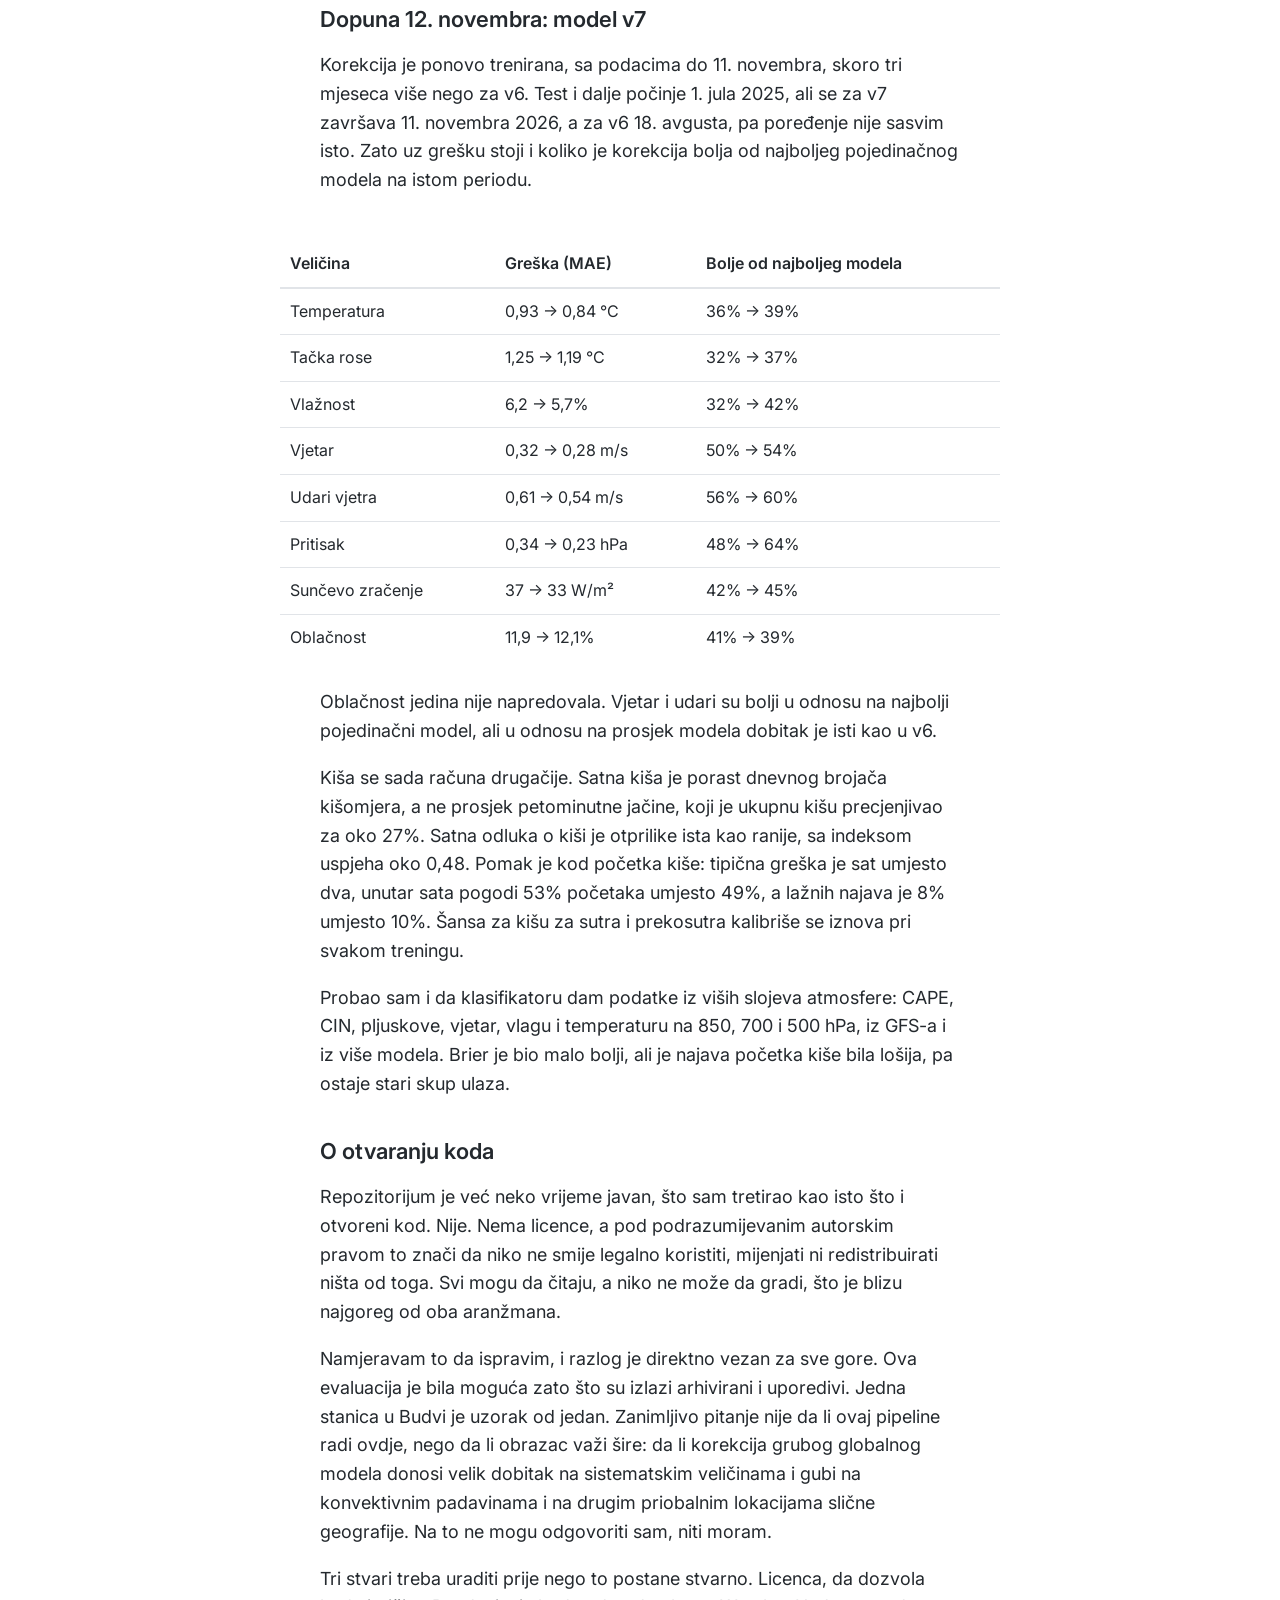
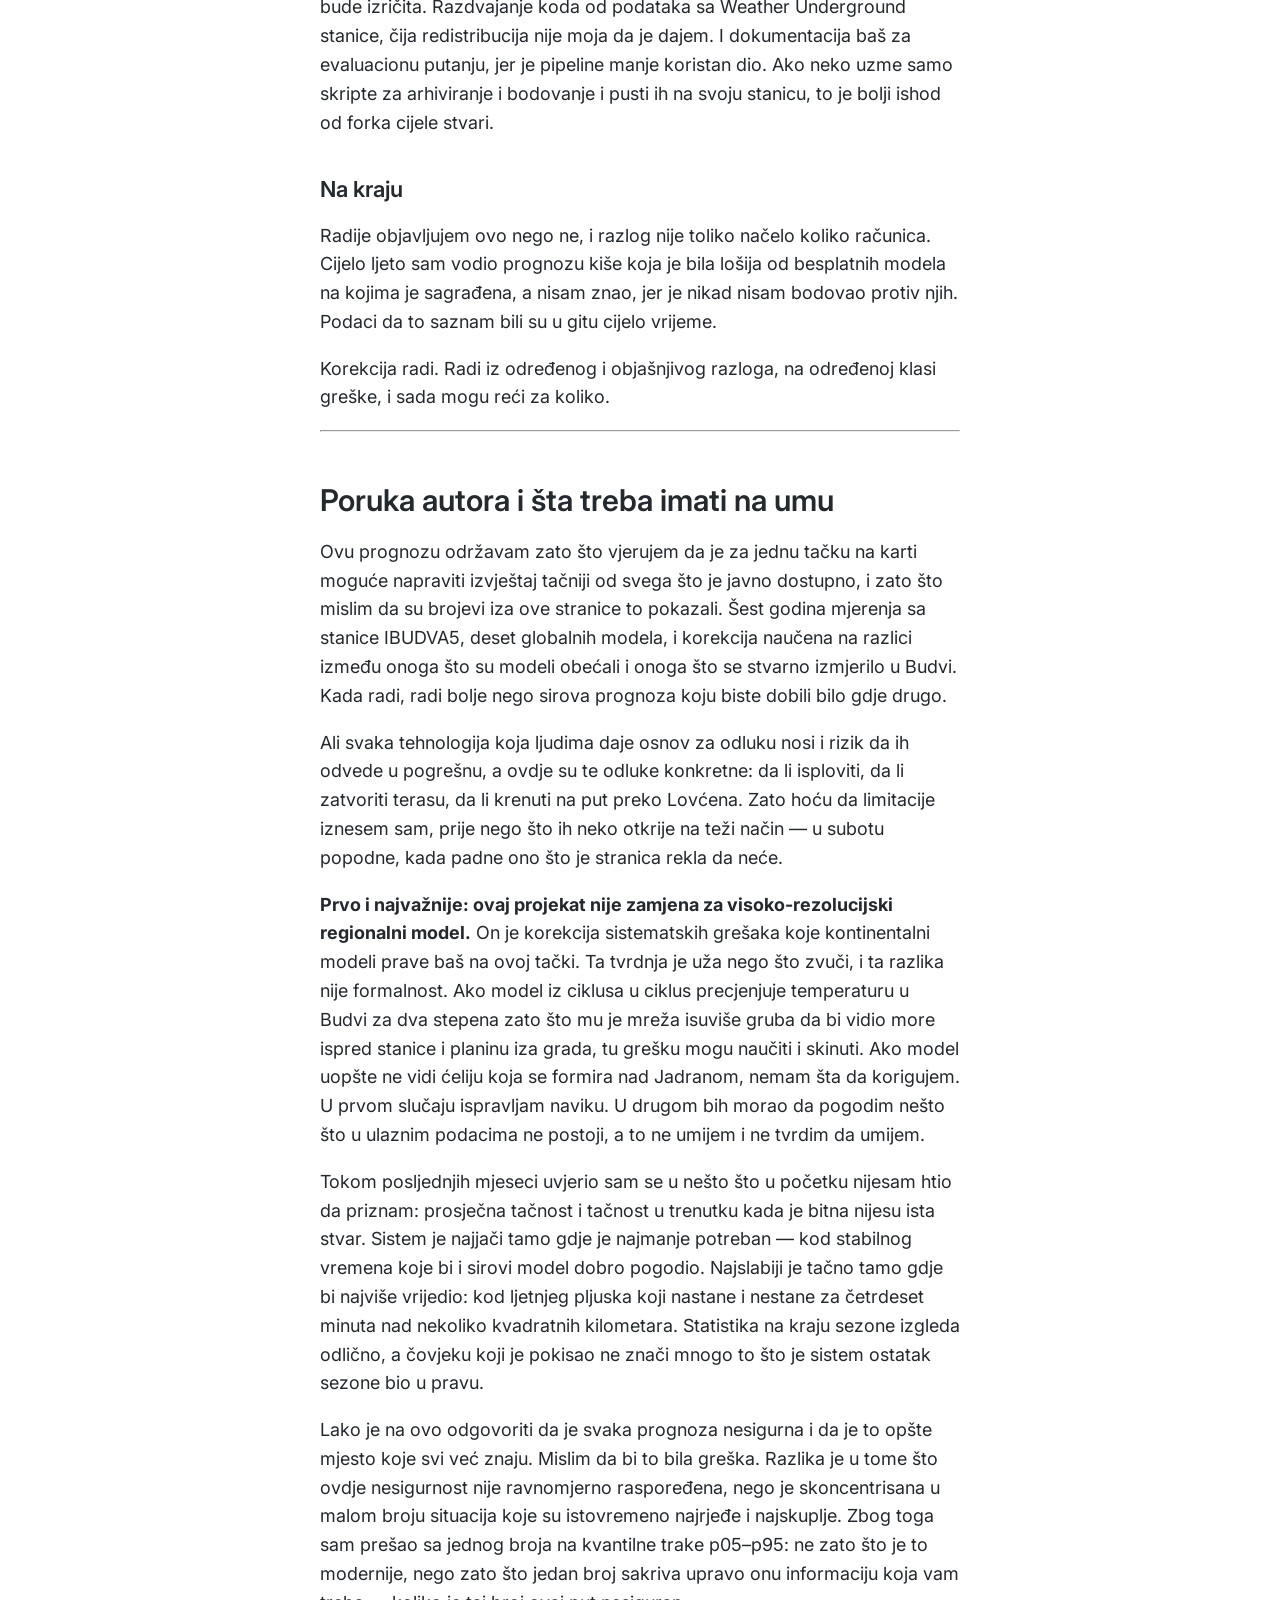
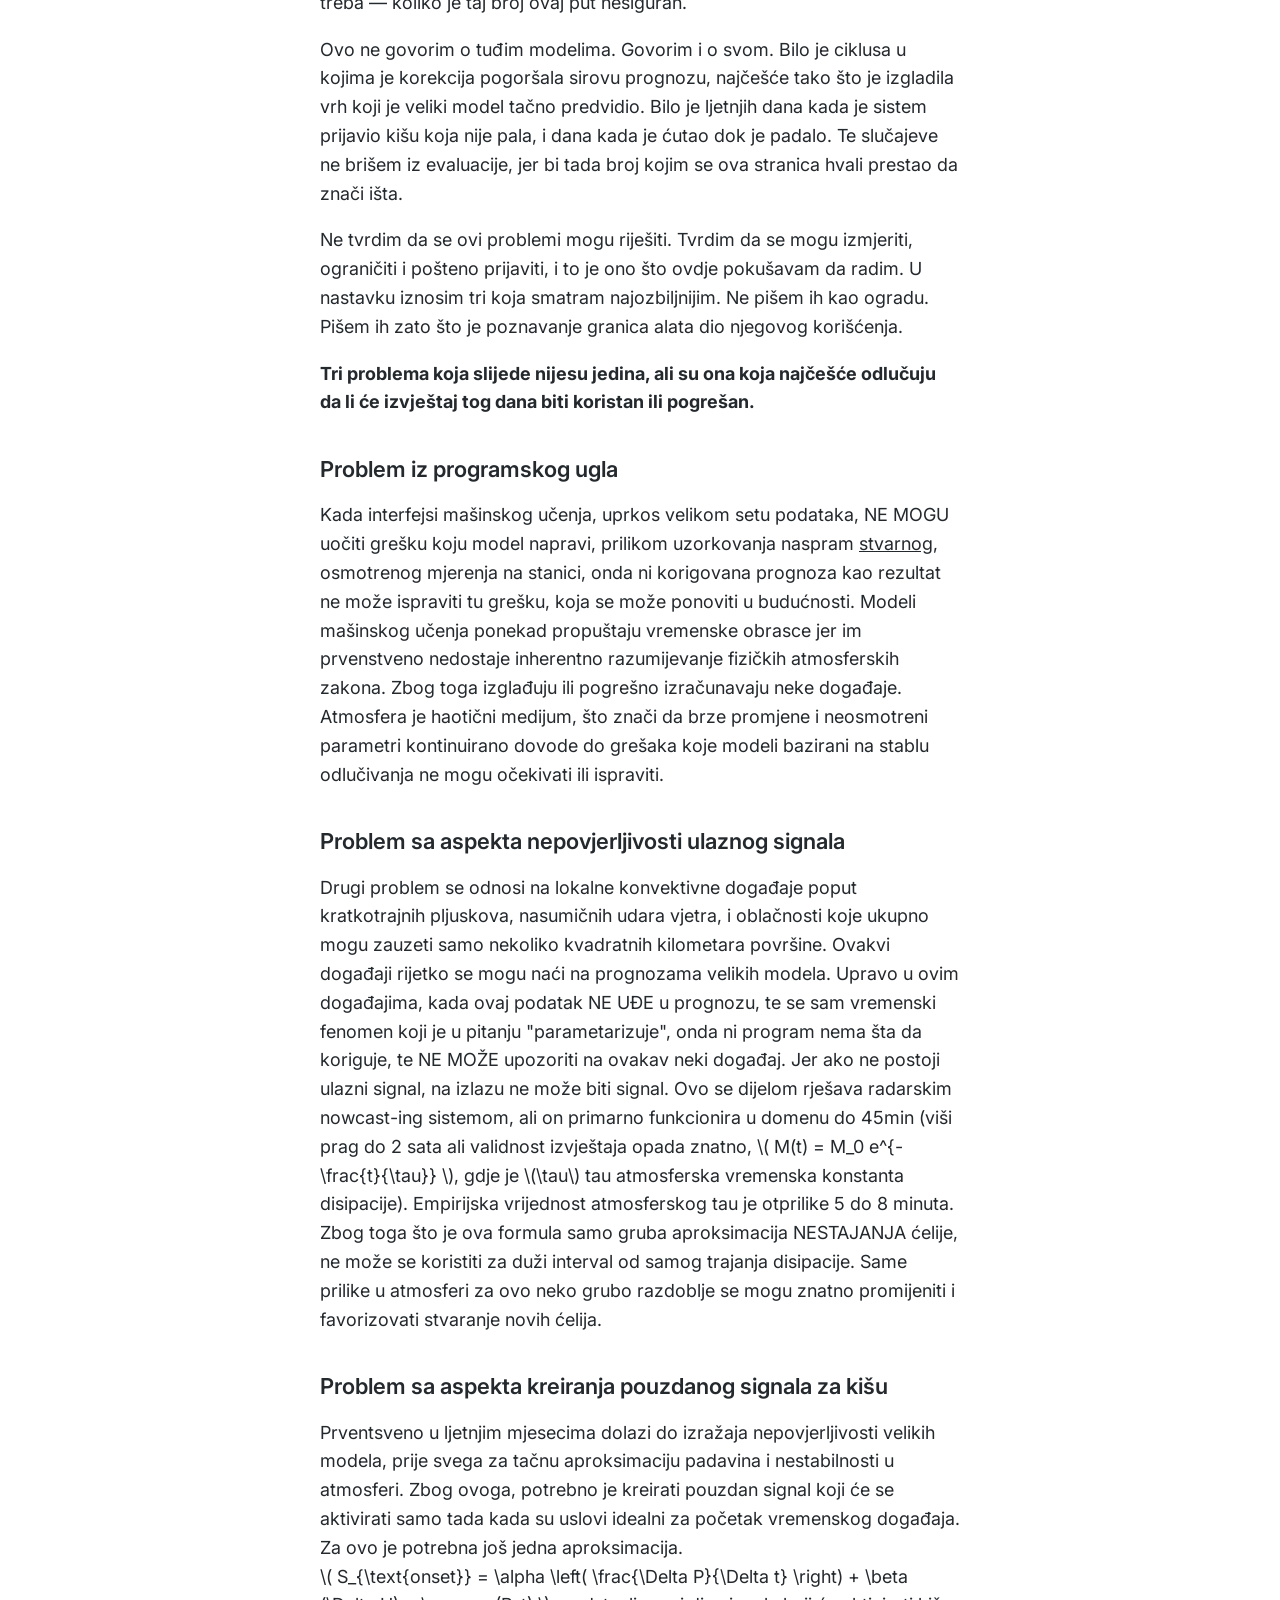
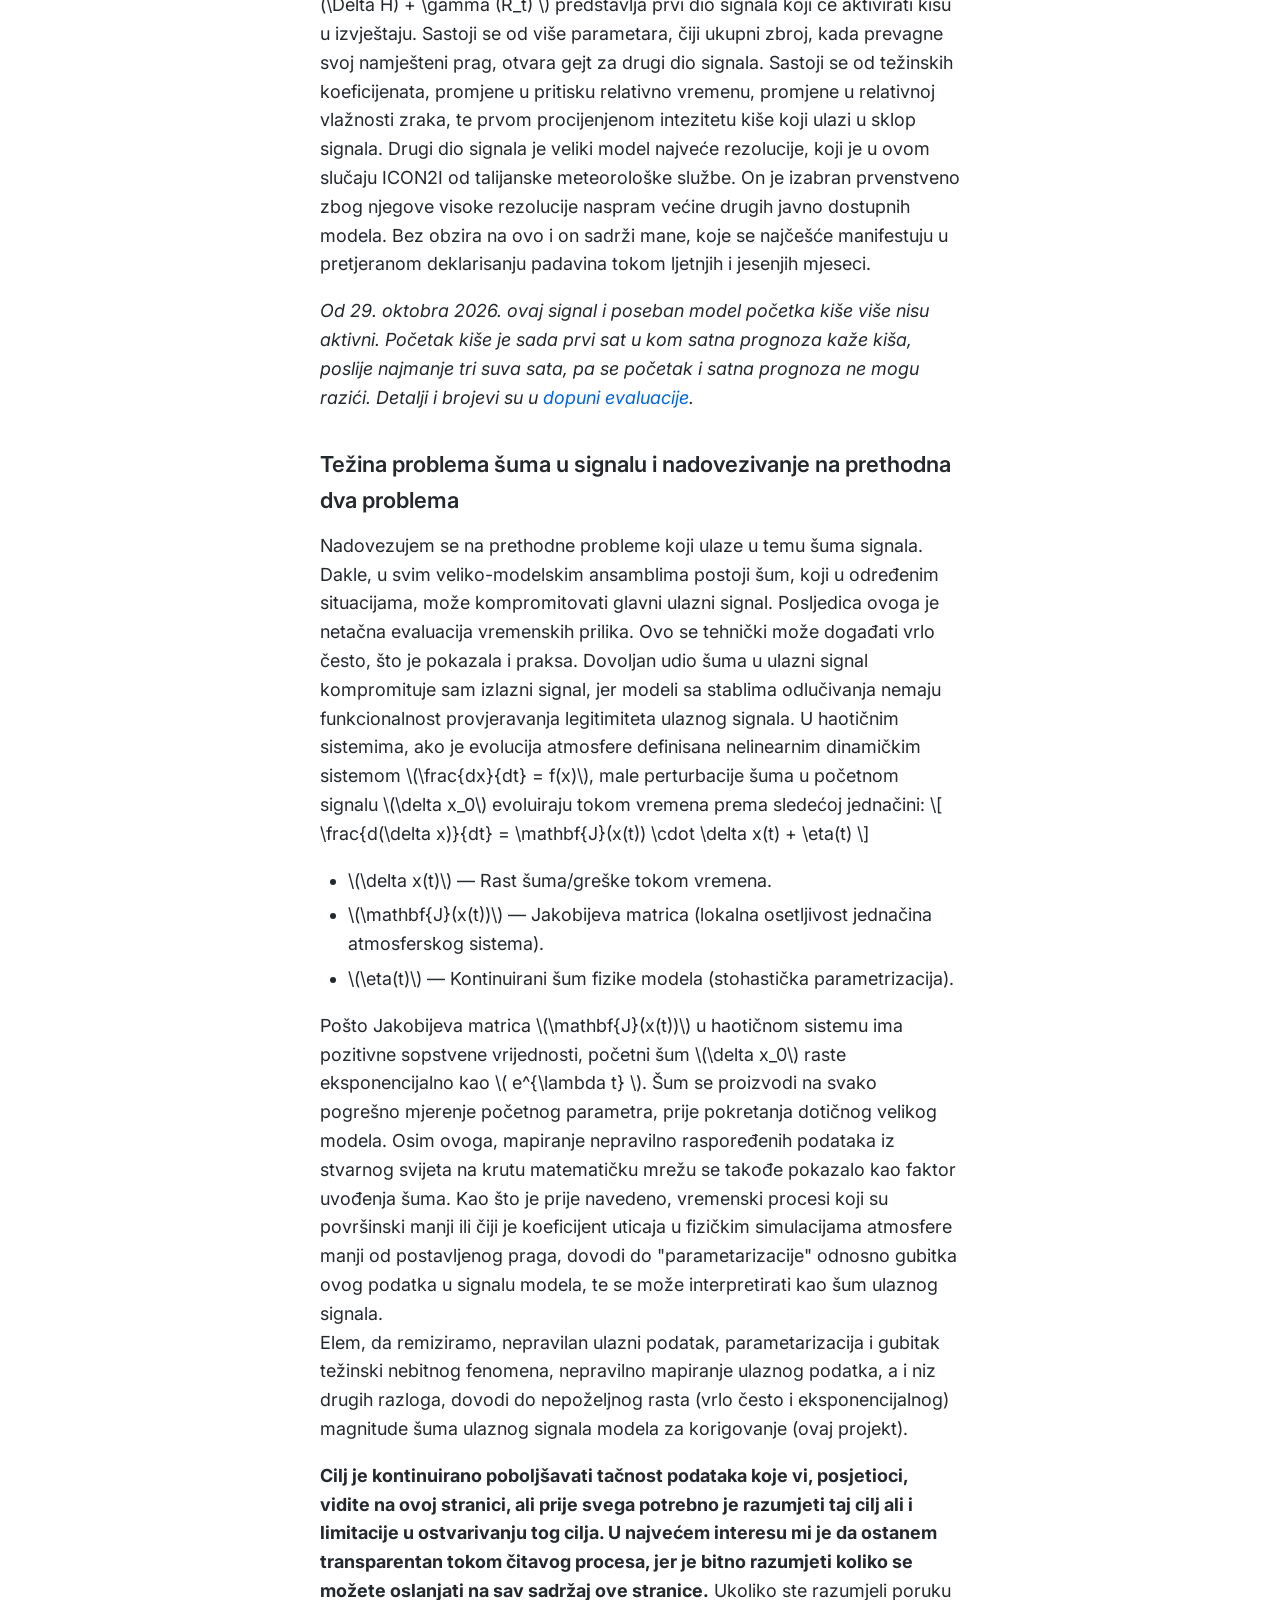
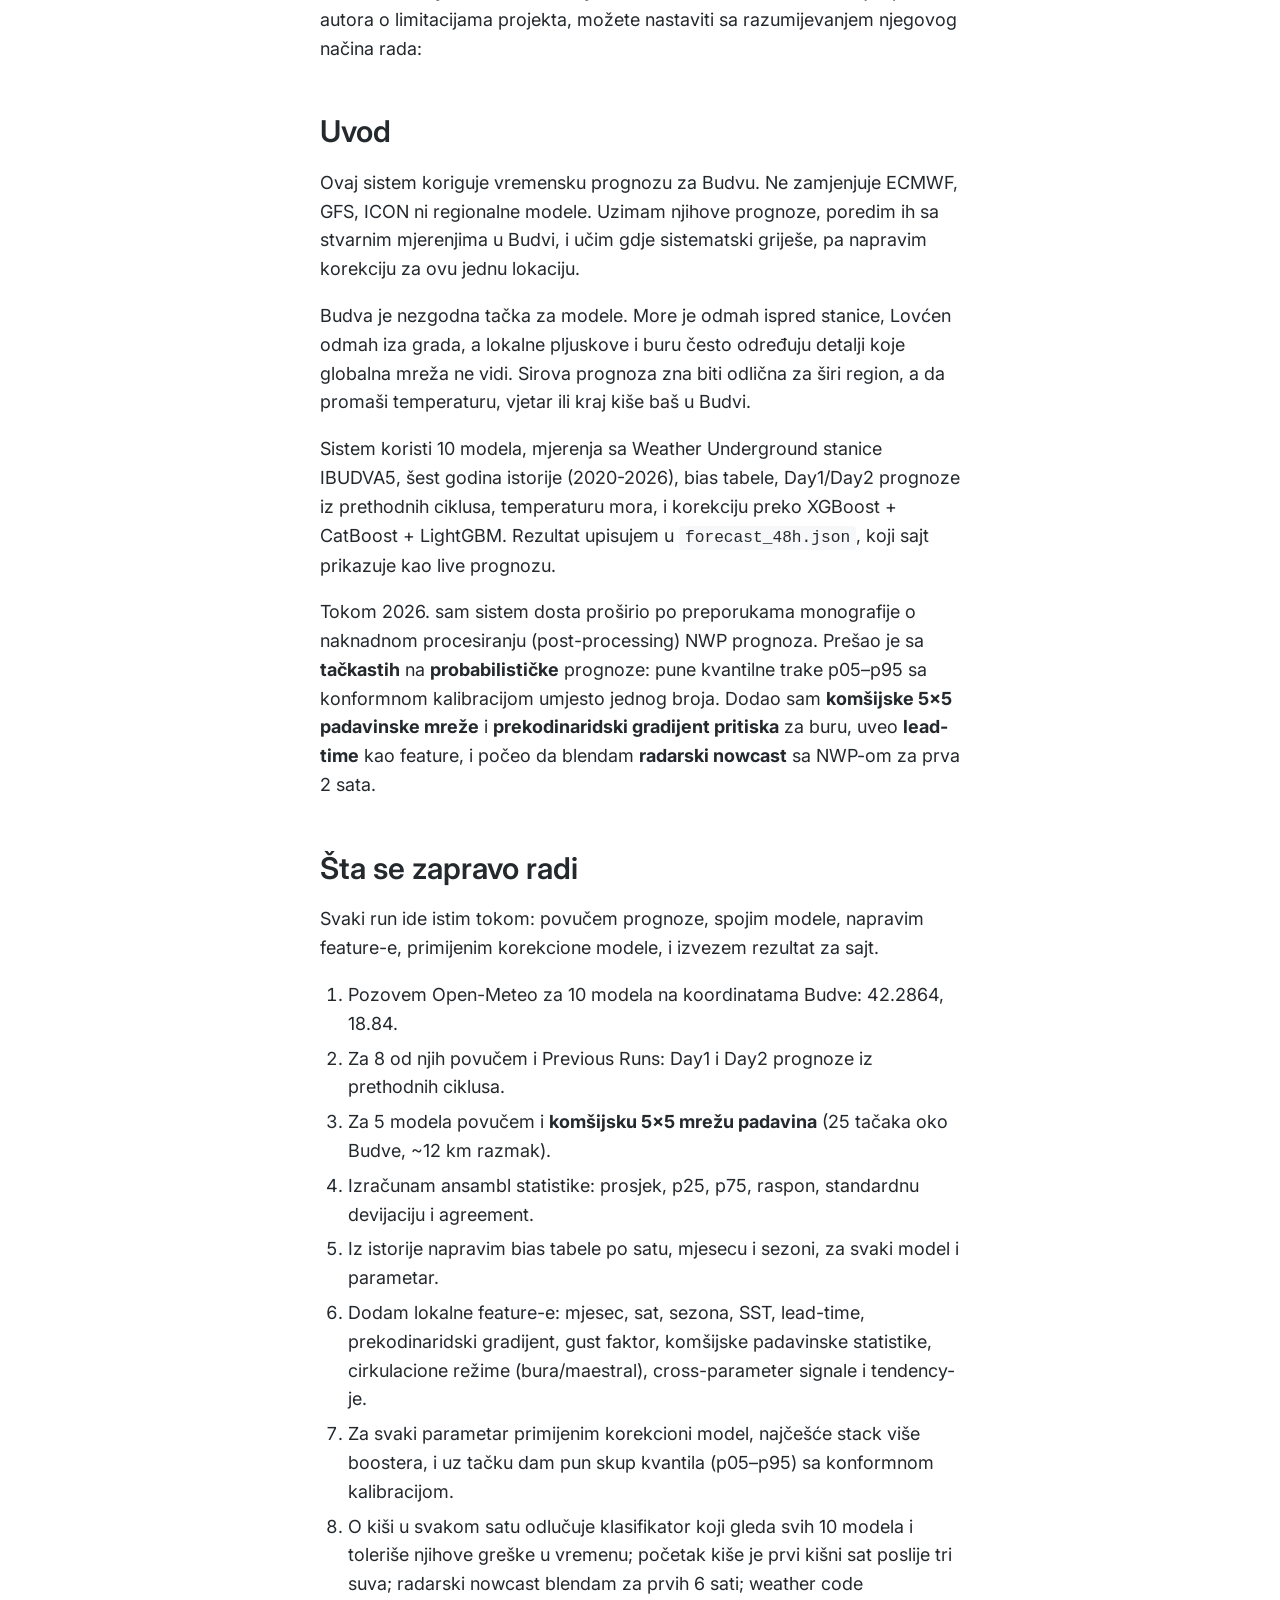
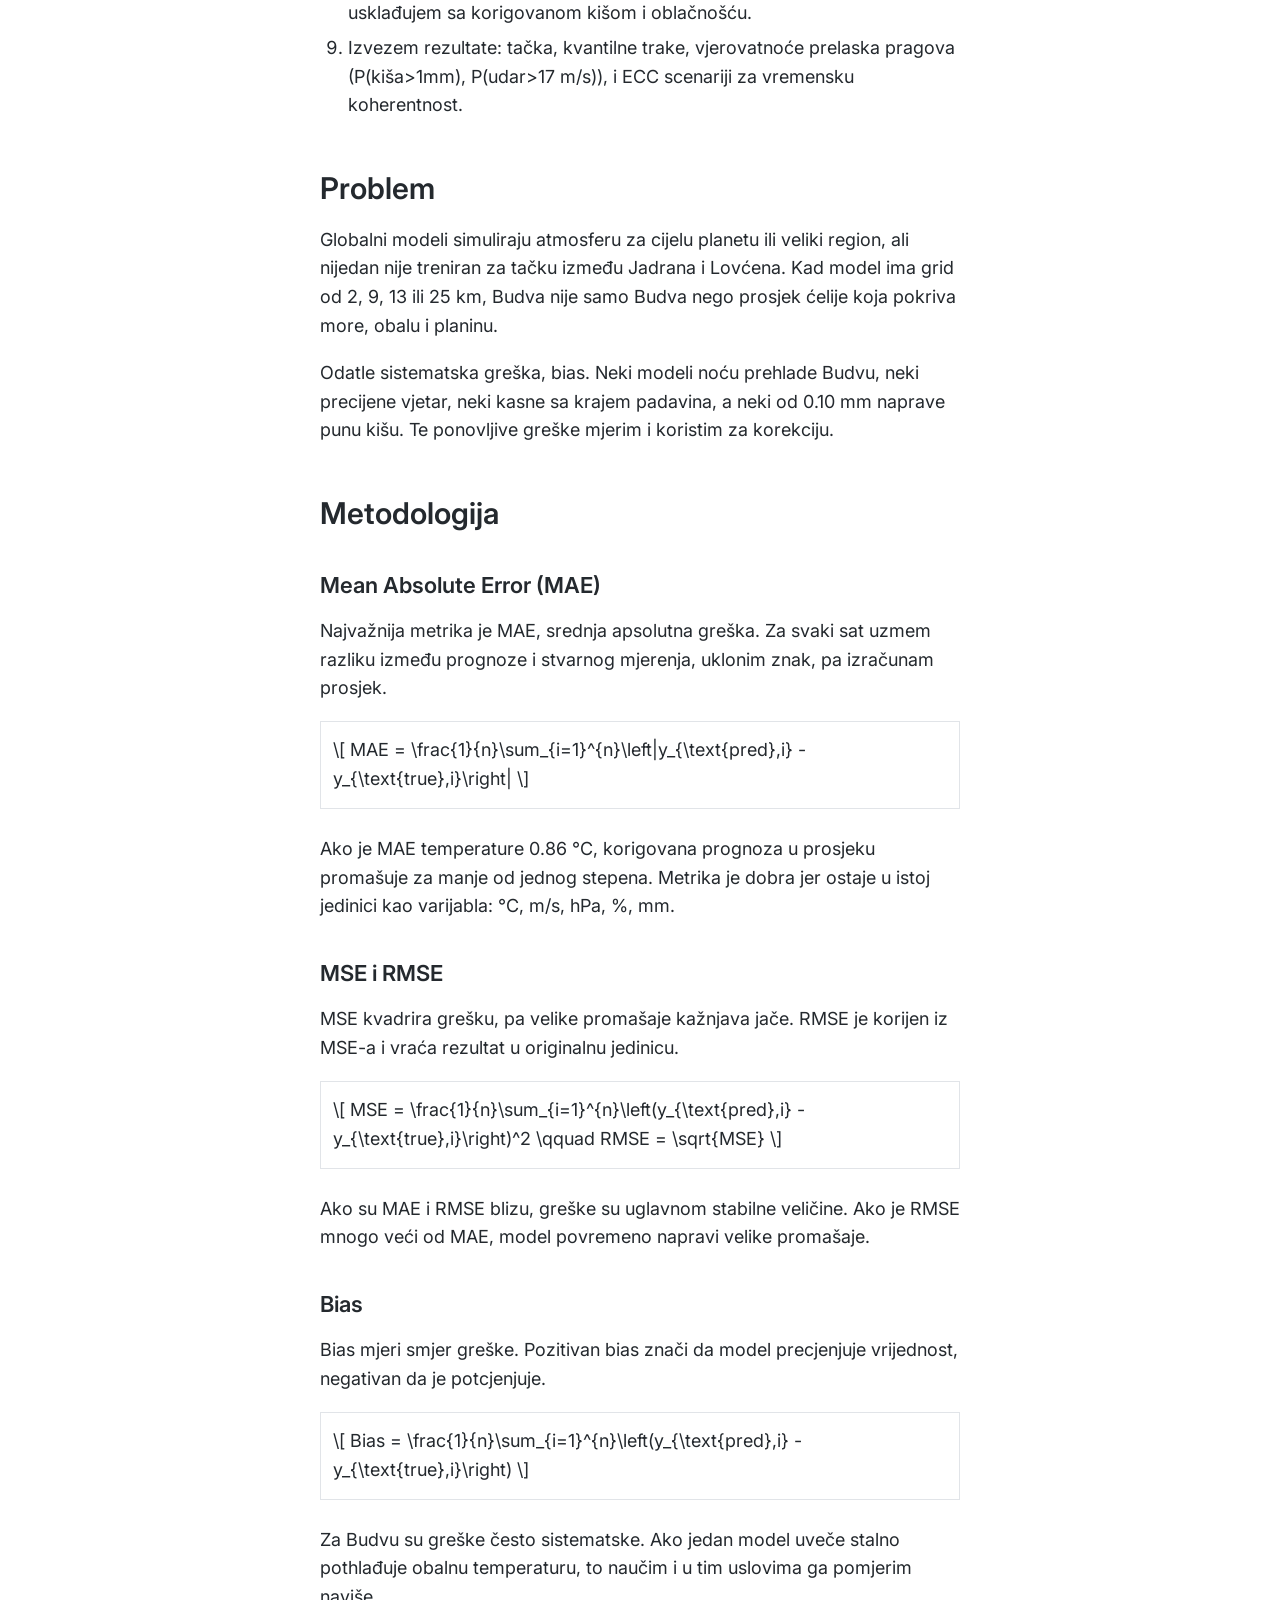
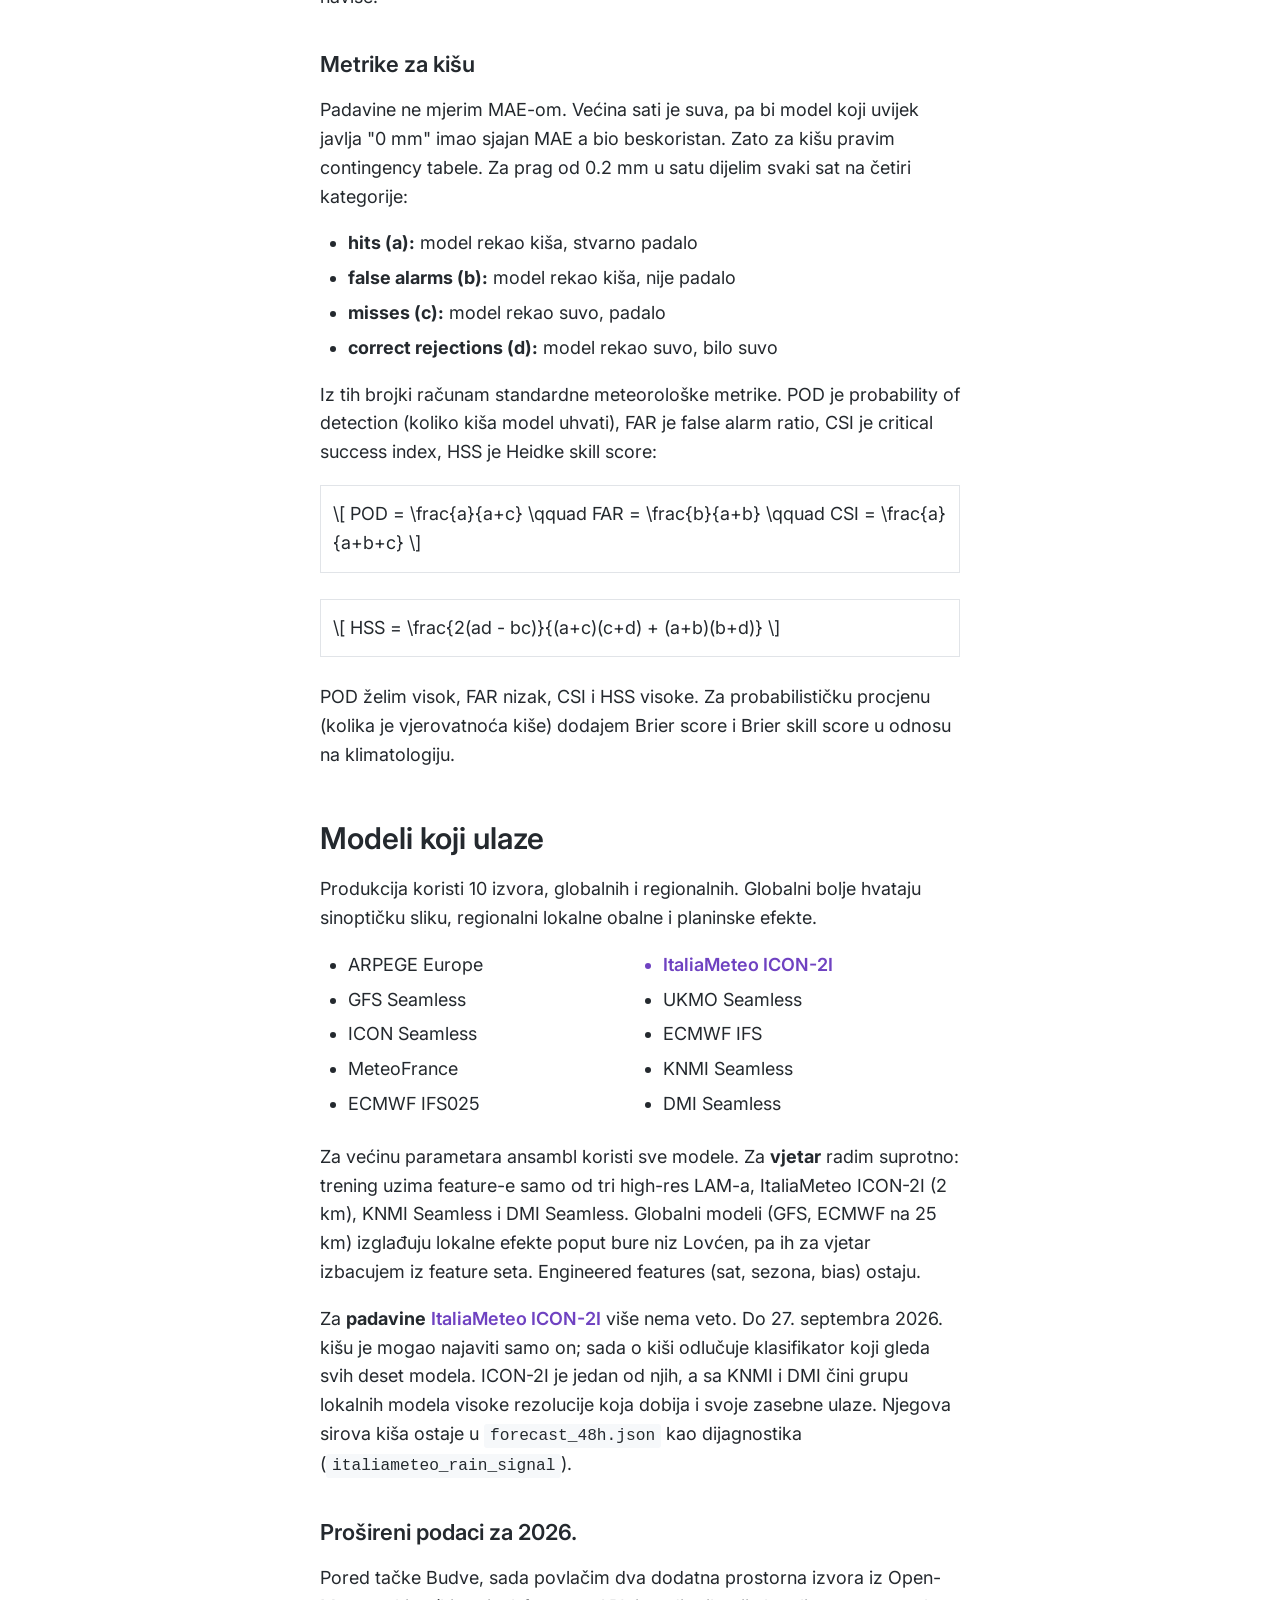
==== commit 8d9c20eb: "Announce model v7 on the site forecast.html: title and release line for v7, an update note for 12 No" ====
--- a/docs/index.html
+++ b/docs/index.html
@@ -373,6 +373,28 @@
 	<p>Veća promjena je početak kiše. Računao ga je poseban model sa 1396 ulaza i pragom od 0,03, odvojen od satne prognoze. Na istim slučajevima (od jula 2025. do avgusta 2026, iz svakog sata kada je stanica bila suva bar tri sata, za narednih 24 sata) najavio je 2230 početaka za 1482 stvarna. Lažnih je bilo 45%, a od pogođenih početaka samo 48% je bilo unutar tri sata od stvarnog. Znao je i da najavi početak kiše za sat u kom sama satna prognoza nije imala kišu. Sada je početak kiše prvi sat u kom satna prognoza kaže kiša, poslije najmanje tri suva sata, pa se početak i satna prognoza više ne mogu razići. Na istim slučajevima lažnih najava je 9–12%, a 81–85% pogođenih početaka je unutar tri sata. Uz početak objavljujem i šansu da kiša počne do svakog sata, kalibrisanu na podacima koje model nije vidio tokom treninga.</p>
 	<h3>Gdje je granica</h3>
 	<p>Jedna stvar se nije promijenila. Na kišnim danima (sep 2024 – feb 2026) oko 750 sati za sutra dobije šansu od 30 do 60%, i kiša padne u otprilike polovini njih. To nije greška kalibracije, niti greška stanice: suvi sati među njima su stvarno bili suvi. Deset modela se jednostavno ne slaže u kom satu kiša stiže. Probao sam i trening direktno na prognozama starim dan-dva, drugi model koji gleda susjedne sate, LightGBM i različitu dubinu stabala. Ništa nije bilo bolje od druge verzije, a trening na starim prognozama je za sutra izgubio 6% Brier skill-a. Oštriji odgovor na pitanje „pada li kiša u ovom satu” traži novu informaciju: članove ansambla (ECMWF ENS, ICON-EPS), živu stanicu u svakom pokretanju, ili radar, koji već koristim za prva dva sata.</p>
+	<h3 id="model-v7">Dopuna 12. novembra: model v7</h3>
+	<p>Korekcija je ponovo trenirana, sa podacima do 11. novembra, skoro tri mjeseca više nego za v6. Test i dalje počinje 1. jula 2025, ali se za v7 završava 11. novembra 2026, a za v6 18. avgusta, pa poređenje nije sasvim isto. Zato uz grešku stoji i koliko je korekcija bolja od najboljeg pojedinačnog modela na istom periodu.</p>
+	<div class="table-wrap">
+	<table>
+		<thead>
+			<tr><th>Veličina</th><th>Greška (MAE)</th><th>Bolje od najboljeg modela</th></tr>
+		</thead>
+		<tbody>
+			<tr><td>Temperatura</td><td class="change">0,93 → 0,84 °C</td><td class="change">36% → 39%</td></tr>
+			<tr><td>Tačka rose</td><td class="change">1,25 → 1,19 °C</td><td class="change">32% → 37%</td></tr>
+			<tr><td>Vlažnost</td><td class="change">6,2 → 5,7%</td><td class="change">32% → 42%</td></tr>
+			<tr><td>Vjetar</td><td class="change">0,32 → 0,28 m/s</td><td class="change">50% → 54%</td></tr>
+			<tr><td>Udari vjetra</td><td class="change">0,61 → 0,54 m/s</td><td class="change">56% → 60%</td></tr>
+			<tr><td>Pritisak</td><td class="change">0,34 → 0,23 hPa</td><td class="change">48% → 64%</td></tr>
+			<tr><td>Sunčevo zračenje</td><td class="change">37 → 33 W/m²</td><td class="change">42% → 45%</td></tr>
+			<tr><td>Oblačnost</td><td class="change">11,9 → 12,1%</td><td class="change">41% → 39%</td></tr>
+		</tbody>
+	</table>
+	</div>
+	<p>Oblačnost jedina nije napredovala. Vjetar i udari su bolji u odnosu na najbolji pojedinačni model, ali u odnosu na prosjek modela dobitak je isti kao u v6.</p>
+	<p>Kiša se sada računa drugačije. Satna kiša je porast dnevnog brojača kišomjera, a ne prosjek petominutne jačine, koji je ukupnu kišu precjenjivao za oko 27%. Satna odluka o kiši je otprilike ista kao ranije, sa indeksom uspjeha oko 0,48. Pomak je kod početka kiše: tipična greška je sat umjesto dva, unutar sata pogodi 53% početaka umjesto 49%, a lažnih najava je 8% umjesto 10%. Šansa za kišu za sutra i prekosutra kalibriše se iznova pri svakom treningu.</p>
+	<p>Probao sam i da klasifikatoru dam podatke iz viših slojeva atmosfere: CAPE, CIN, pljuskove, vjetar, vlagu i temperaturu na 850, 700 i 500 hPa, iz GFS-a i iz više modela. Brier je bio malo bolji, ali je najava početka kiše bila lošija, pa ostaje stari skup ulaza.</p>
 	<h3>O otvaranju koda</h3>
 	<p>Repozitorijum je već neko vrijeme javan, što sam tretirao kao isto što i otvoreni kod. Nije. Nema licence, a pod podrazumijevanim autorskim pravom to znači da niko ne smije legalno koristiti, mijenjati ni redistribuirati ništa od toga. Svi mogu da čitaju, a niko ne može da gradi, što je blizu najgoreg od oba aranžmana.</p>
 	<p>Namjeravam to da ispravim, i razlog je direktno vezan za sve gore. Ova evaluacija je bila moguća zato što su izlazi arhivirani i uporedivi. Jedna stanica u Budvi je uzorak od jedan. Zanimljivo pitanje nije da li ovaj pipeline radi ovdje, nego da li obrazac važi šire: da li korekcija grubog globalnog modela donosi velik dobitak na sistematskim veličinama i gubi na konvektivnim padavinama i na drugim priobalnim lokacijama slične geografije. Na to ne mogu odgovoriti sam, niti moram.</p>
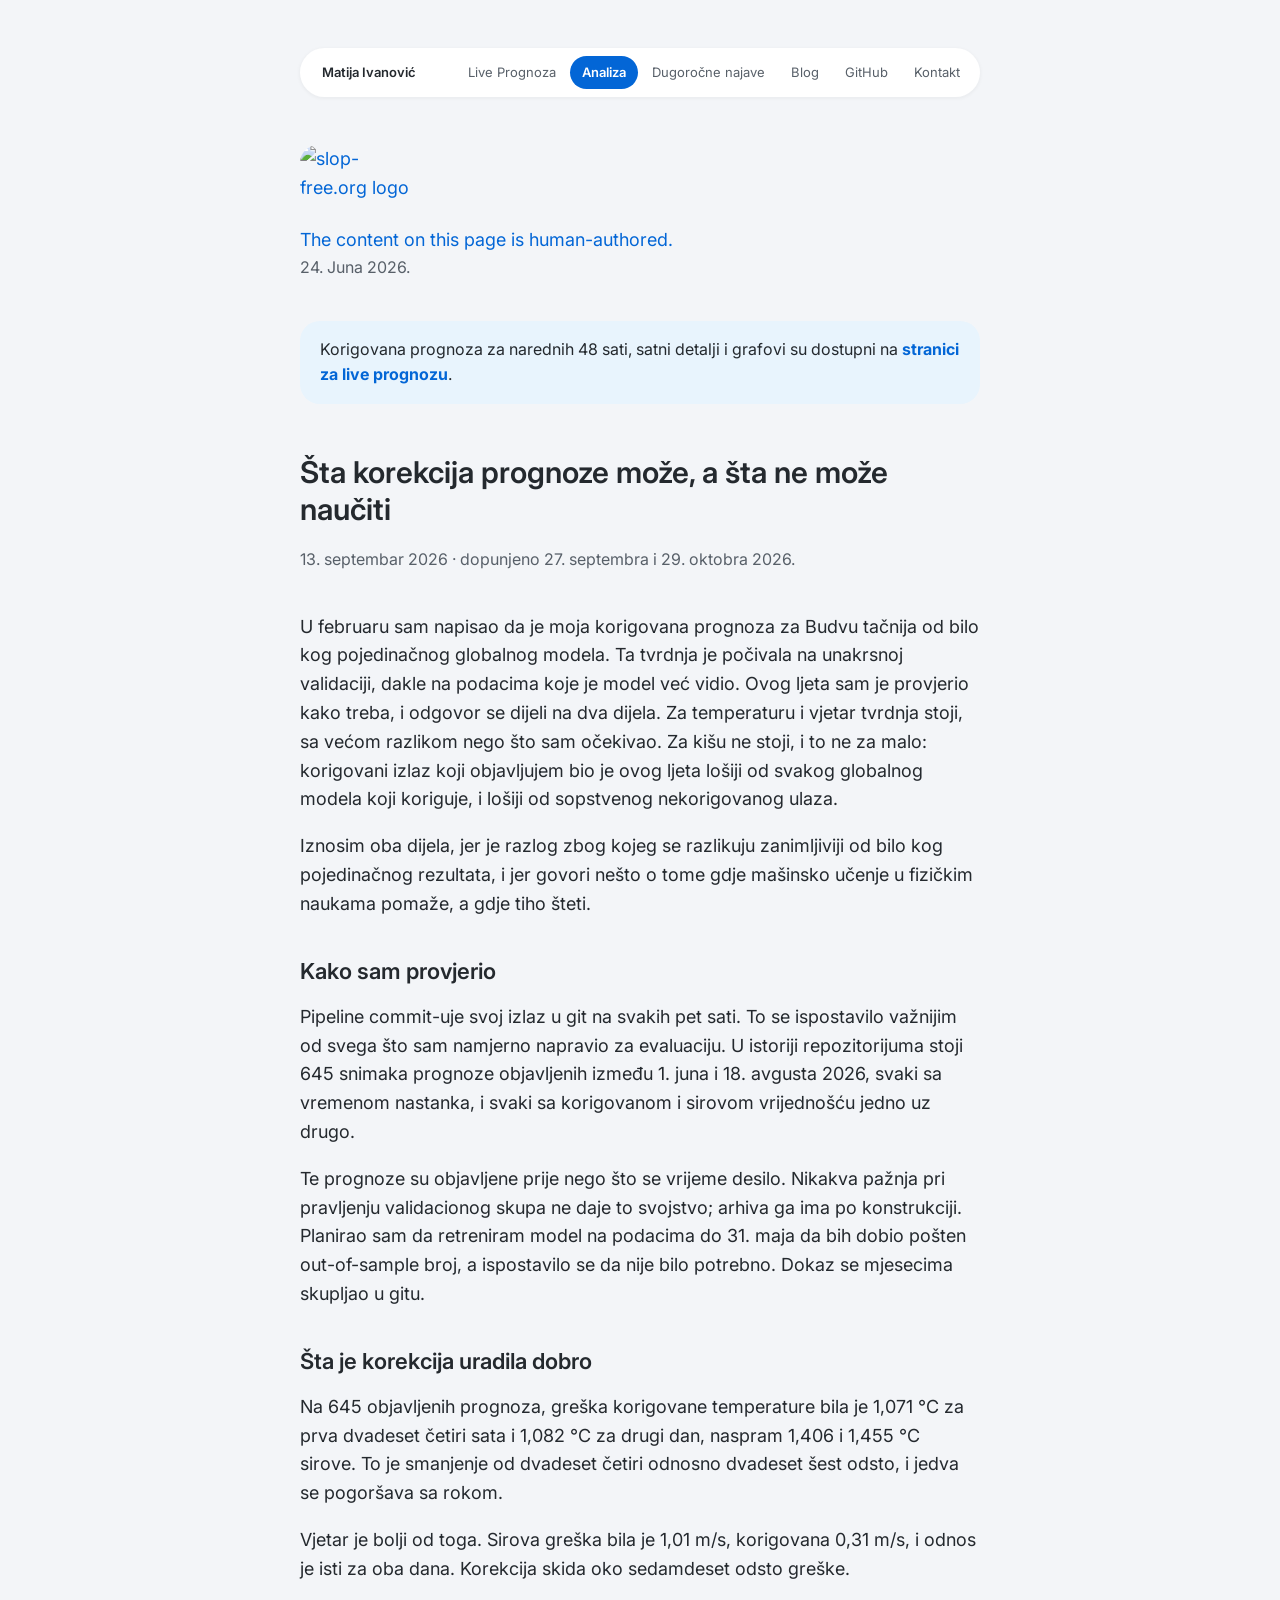
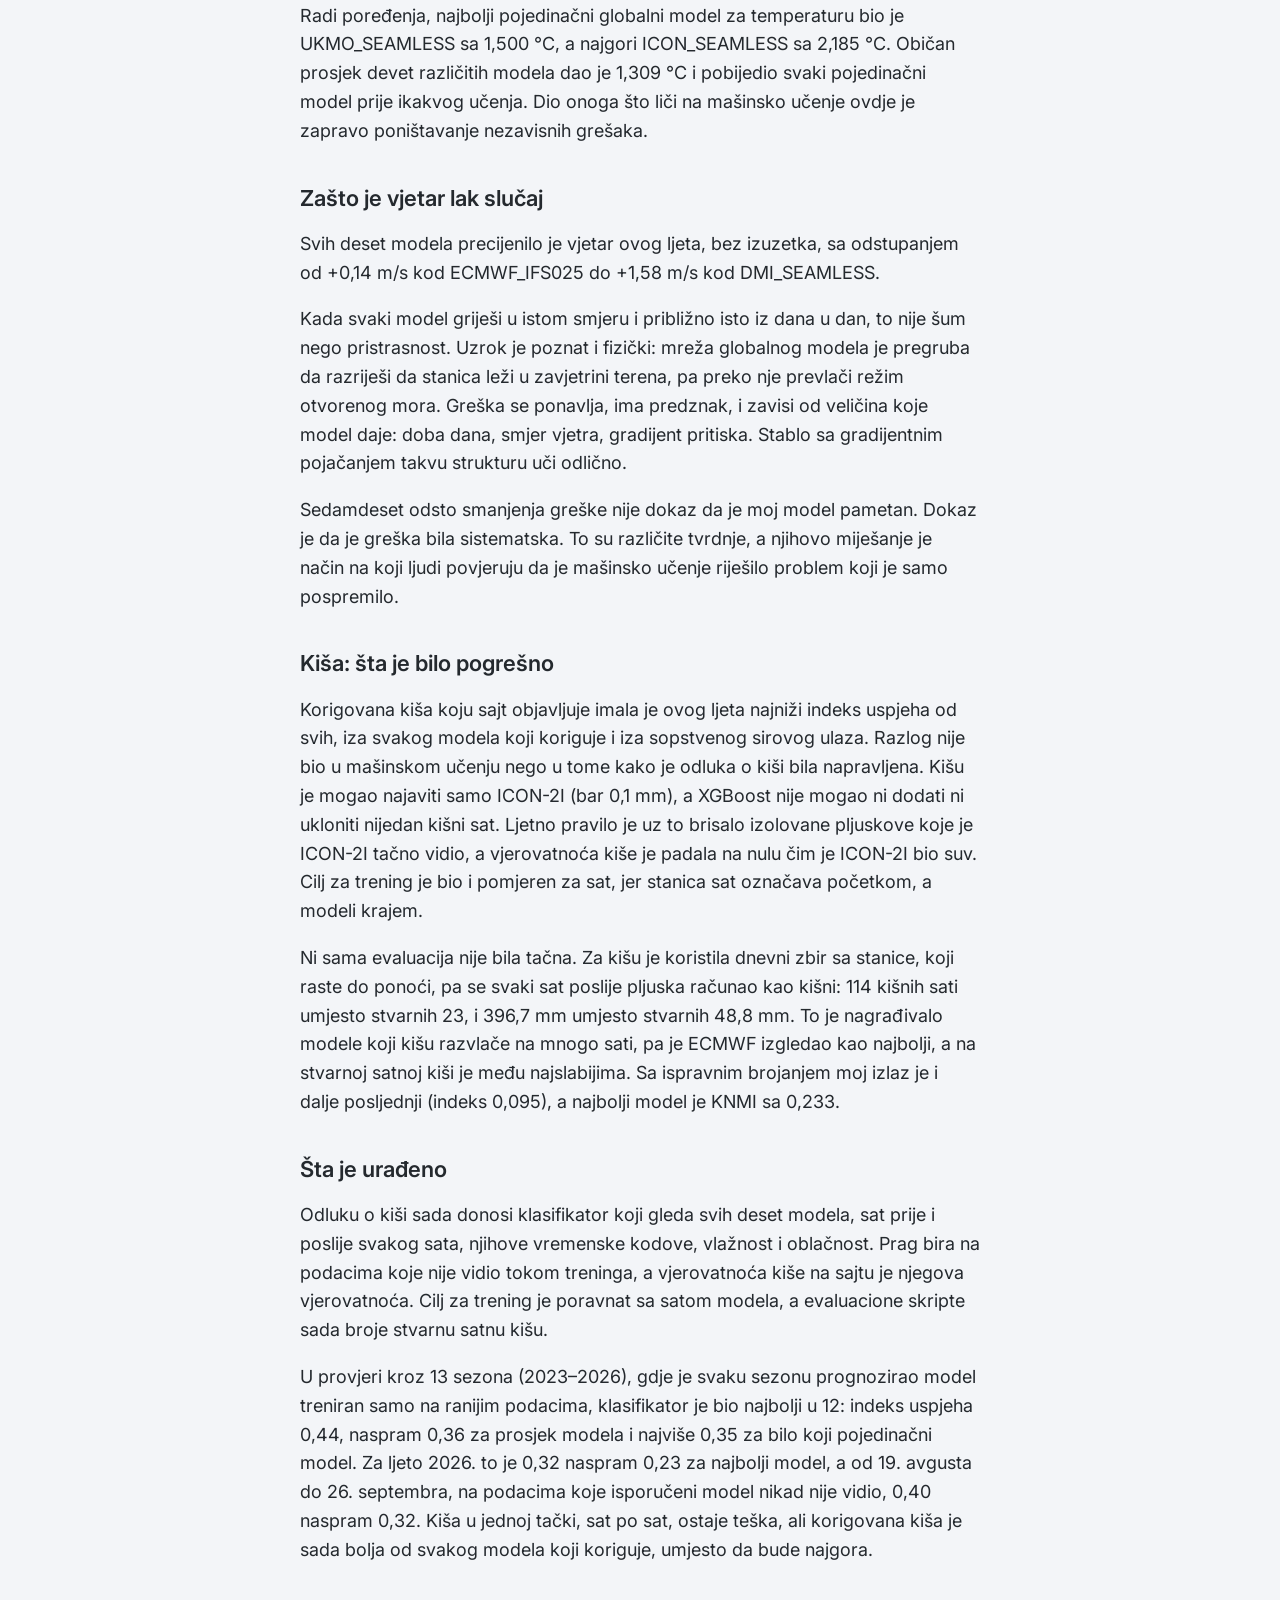
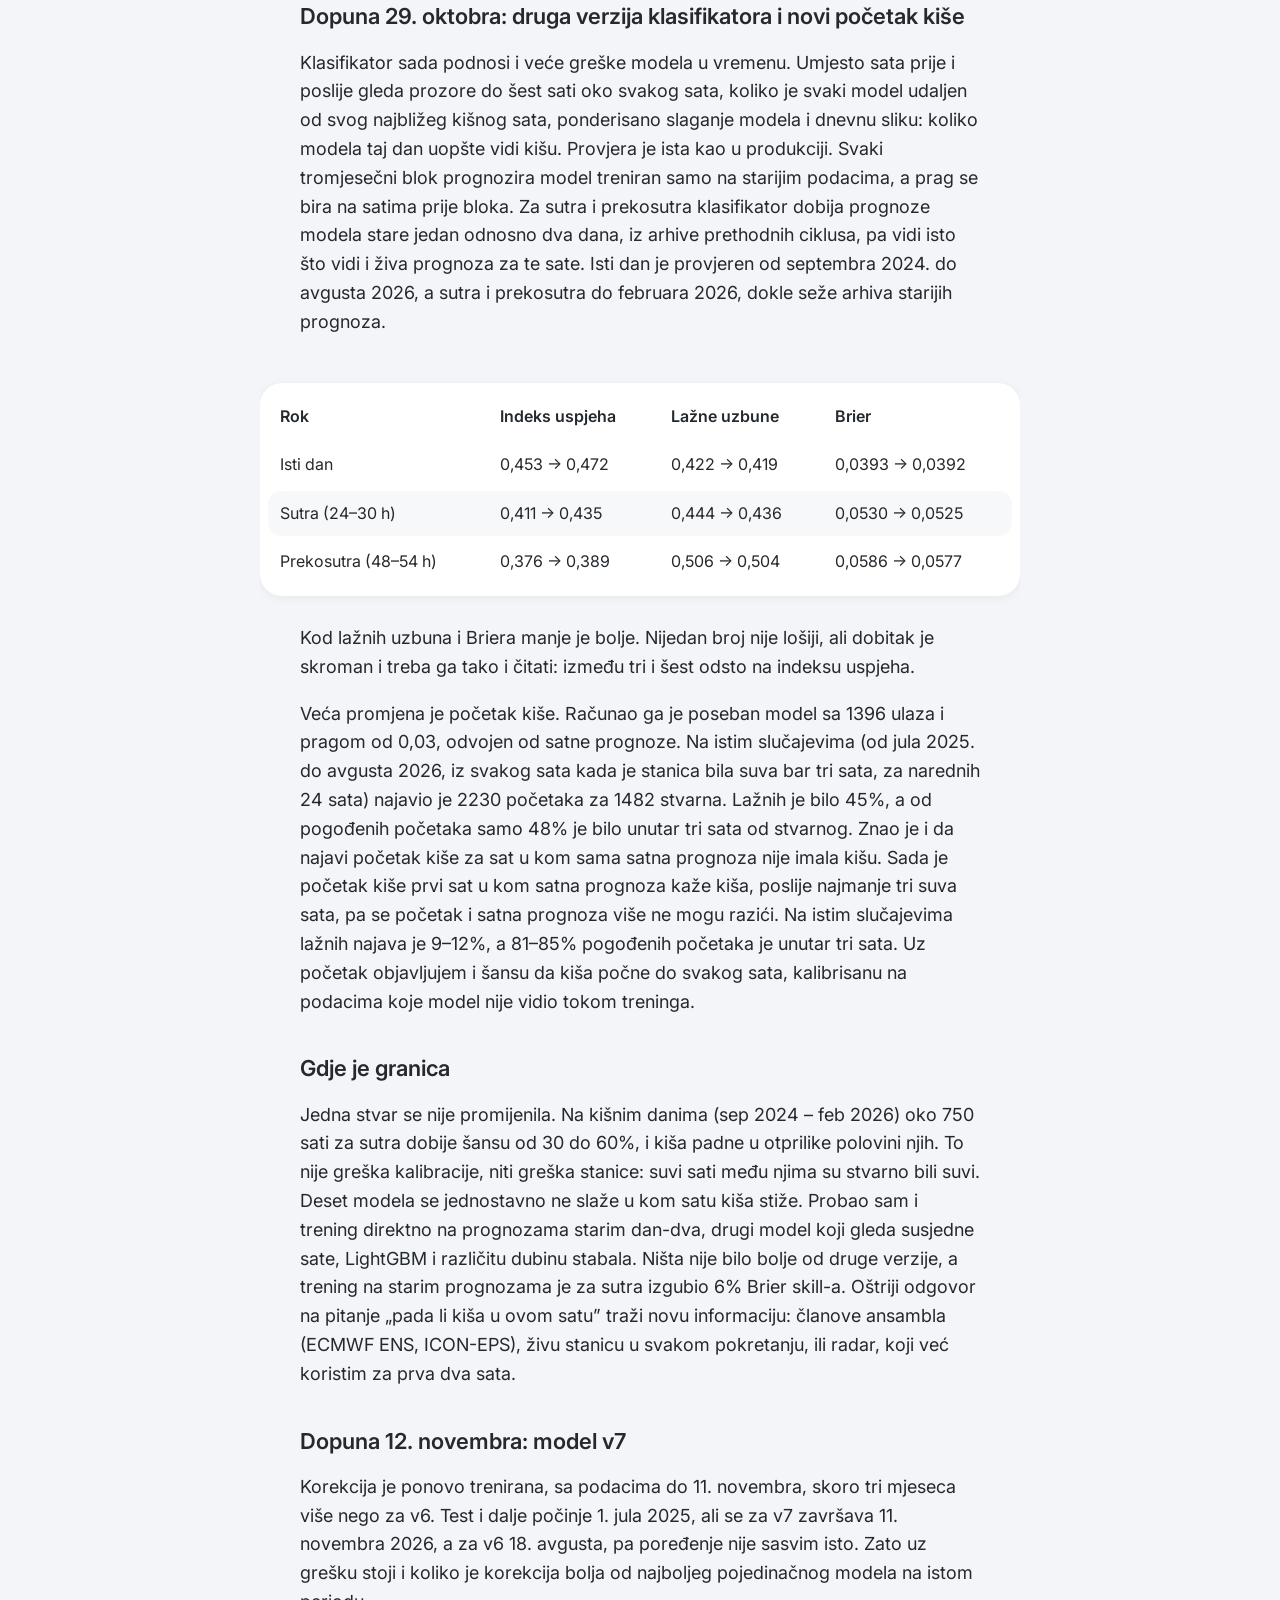
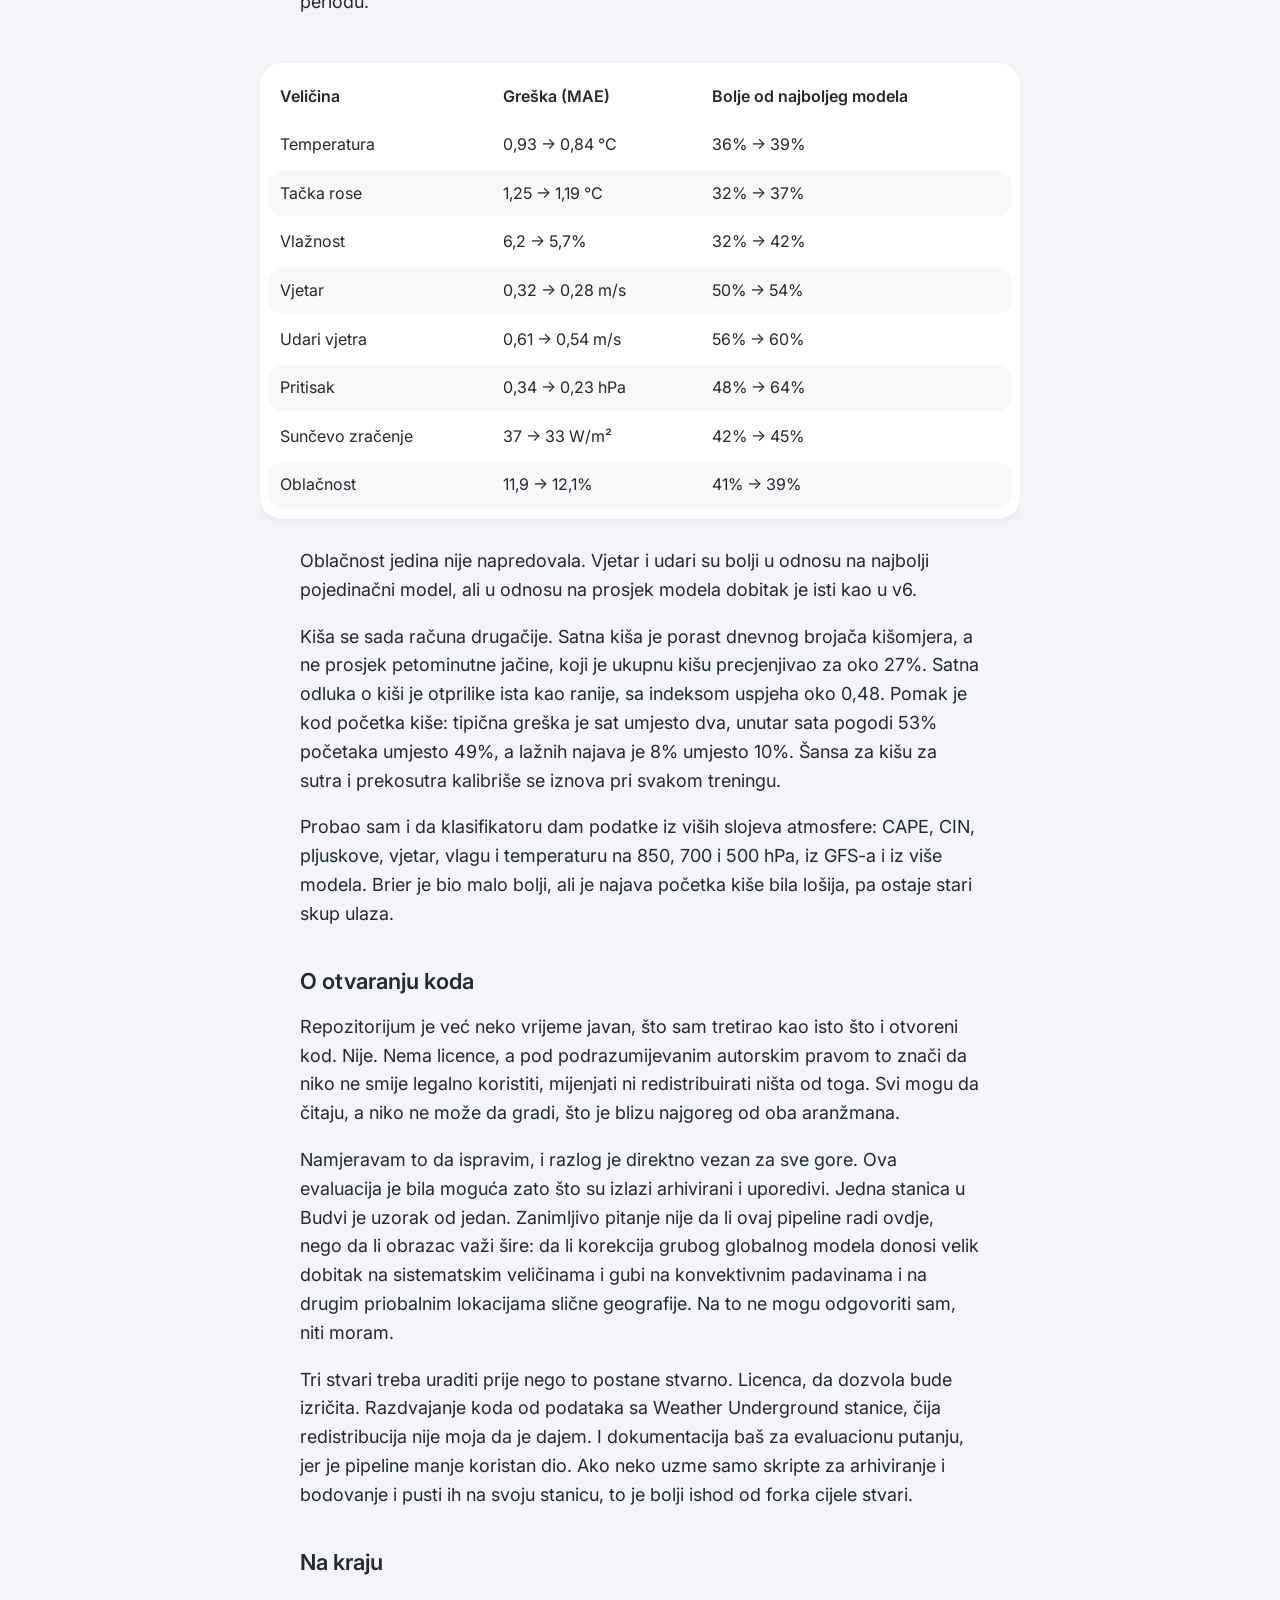
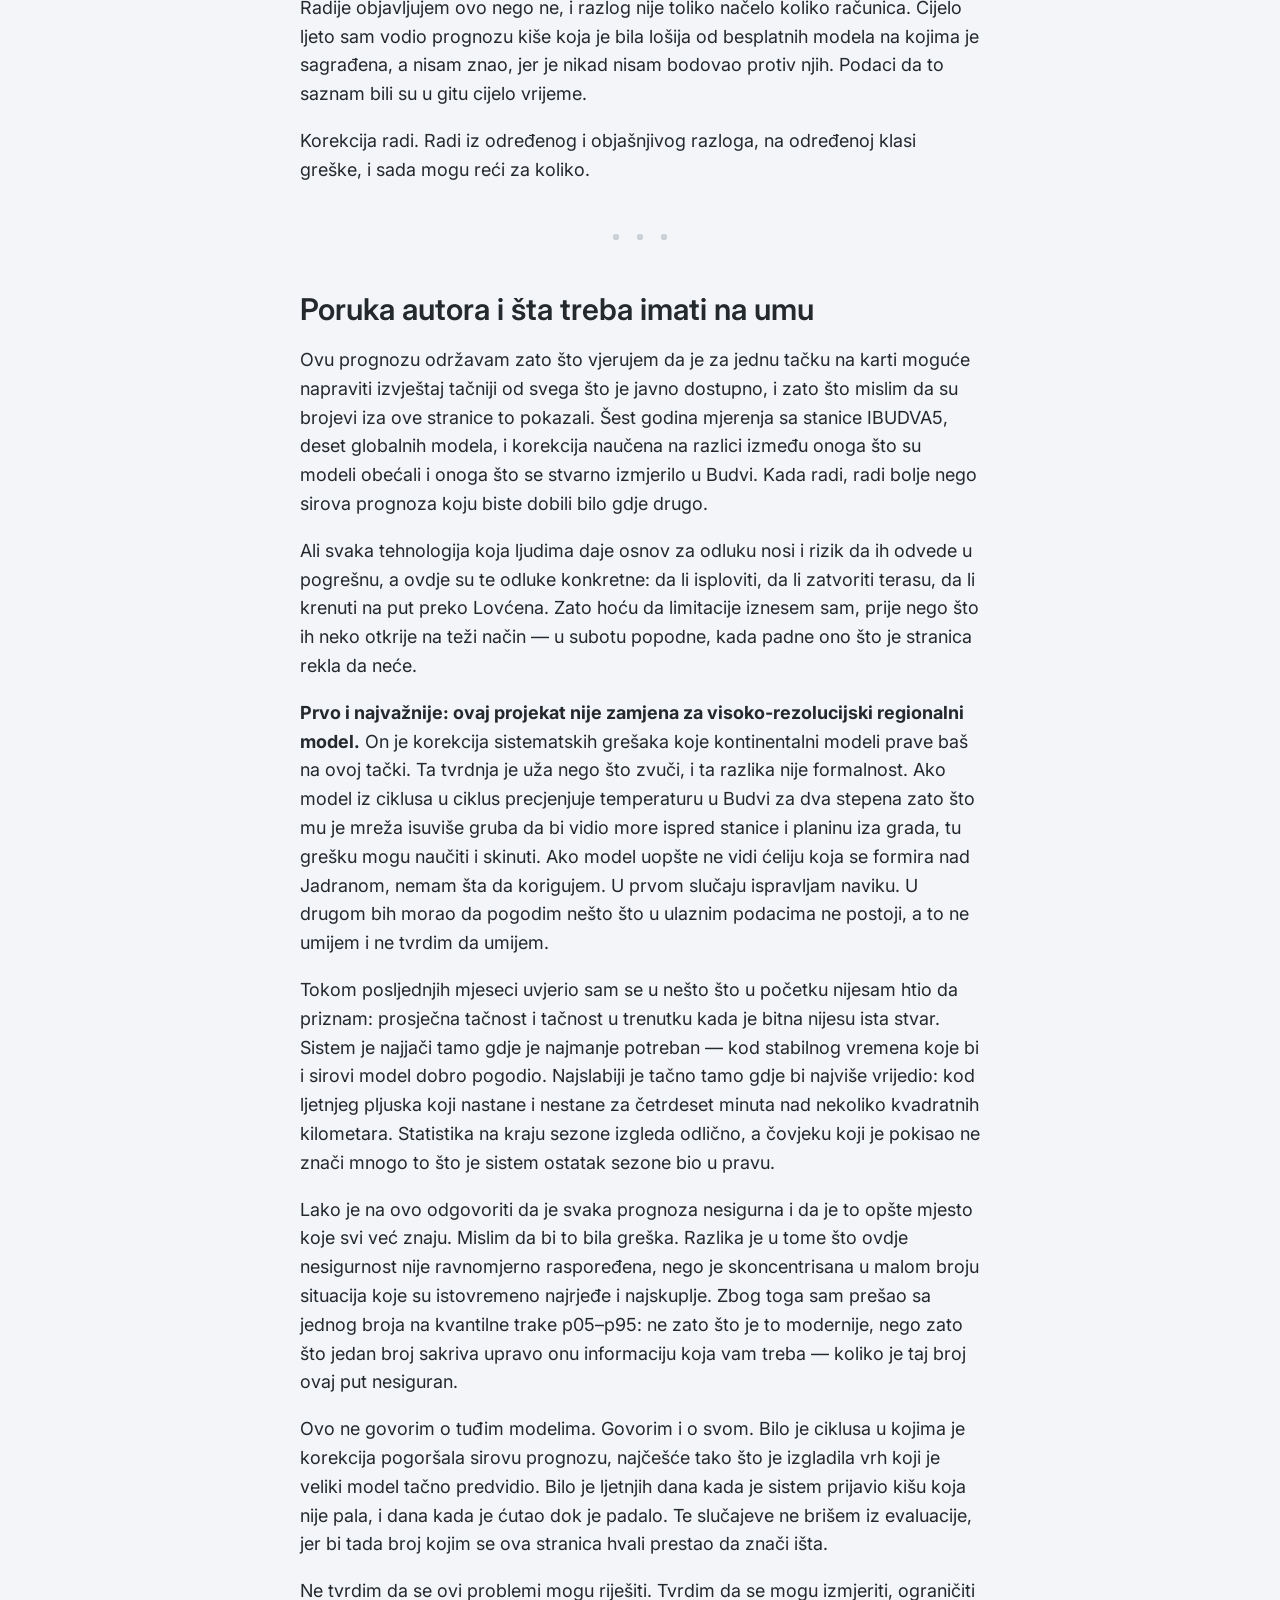
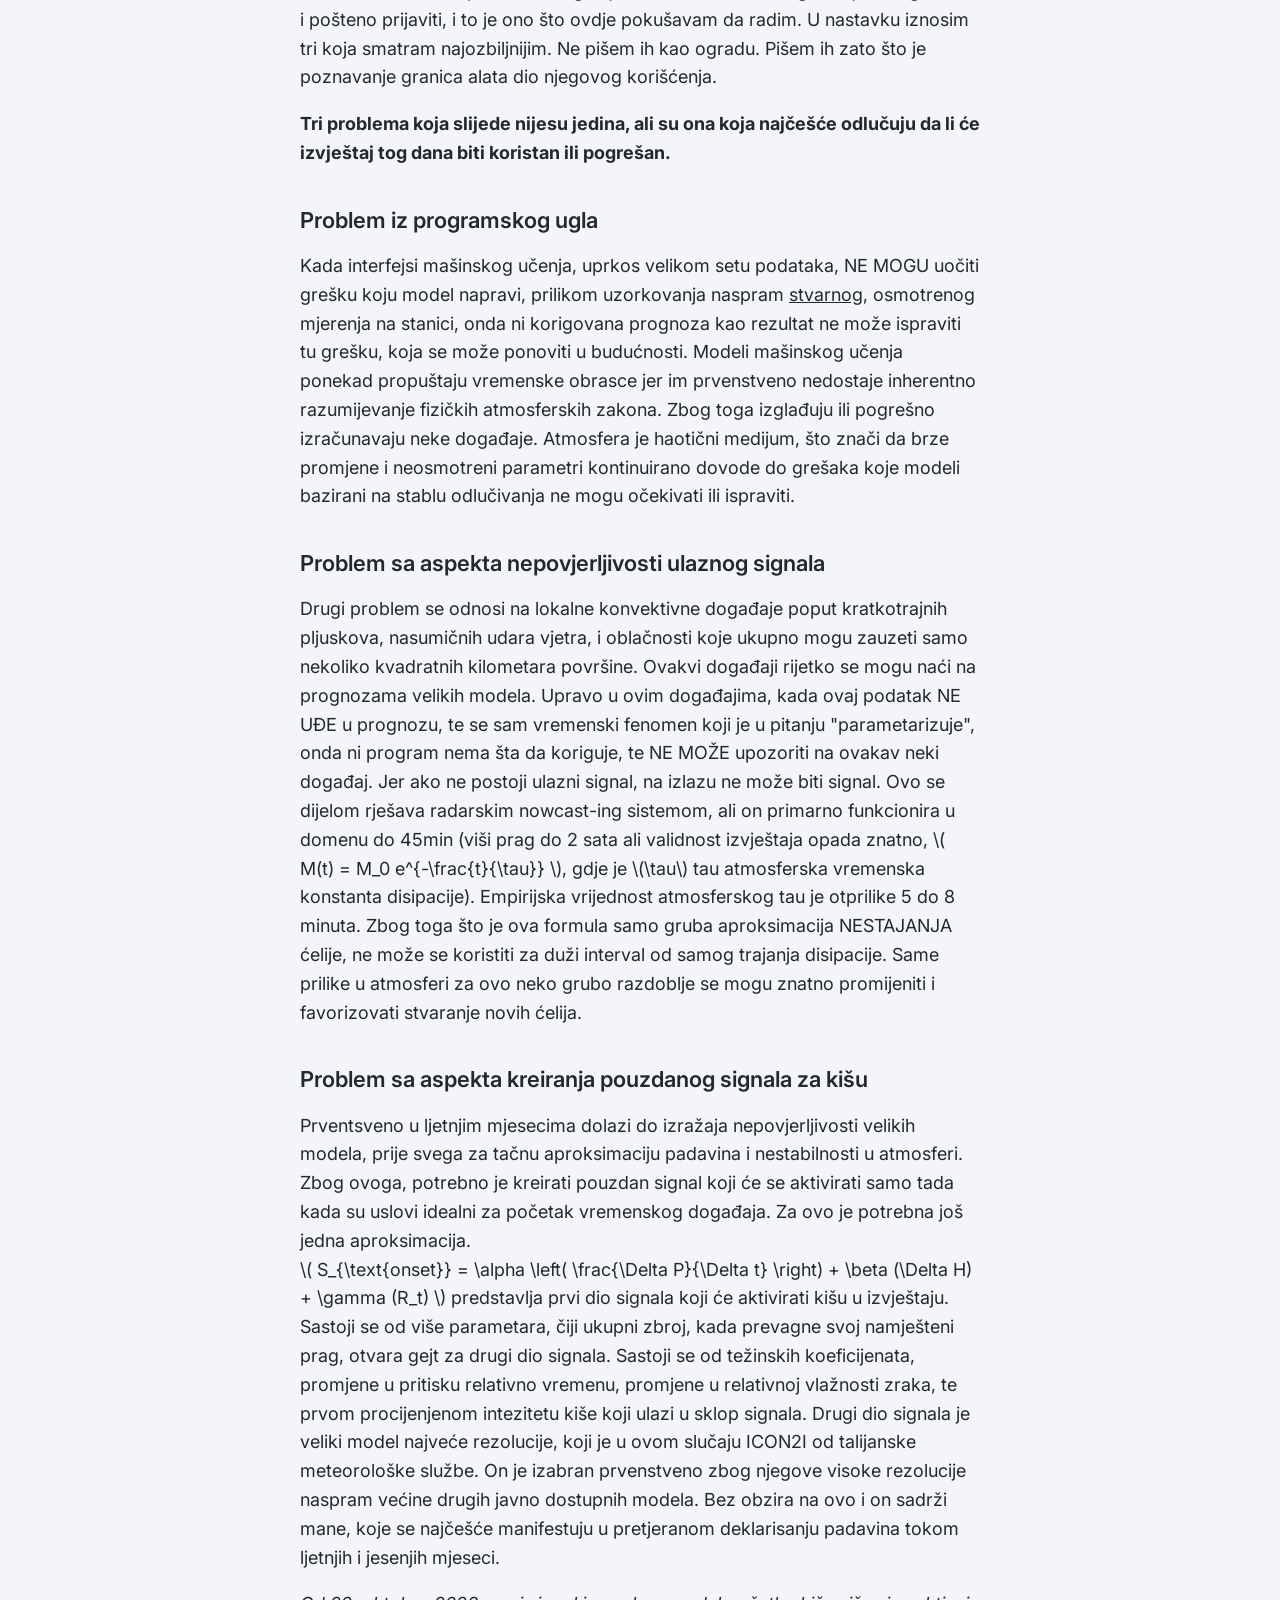
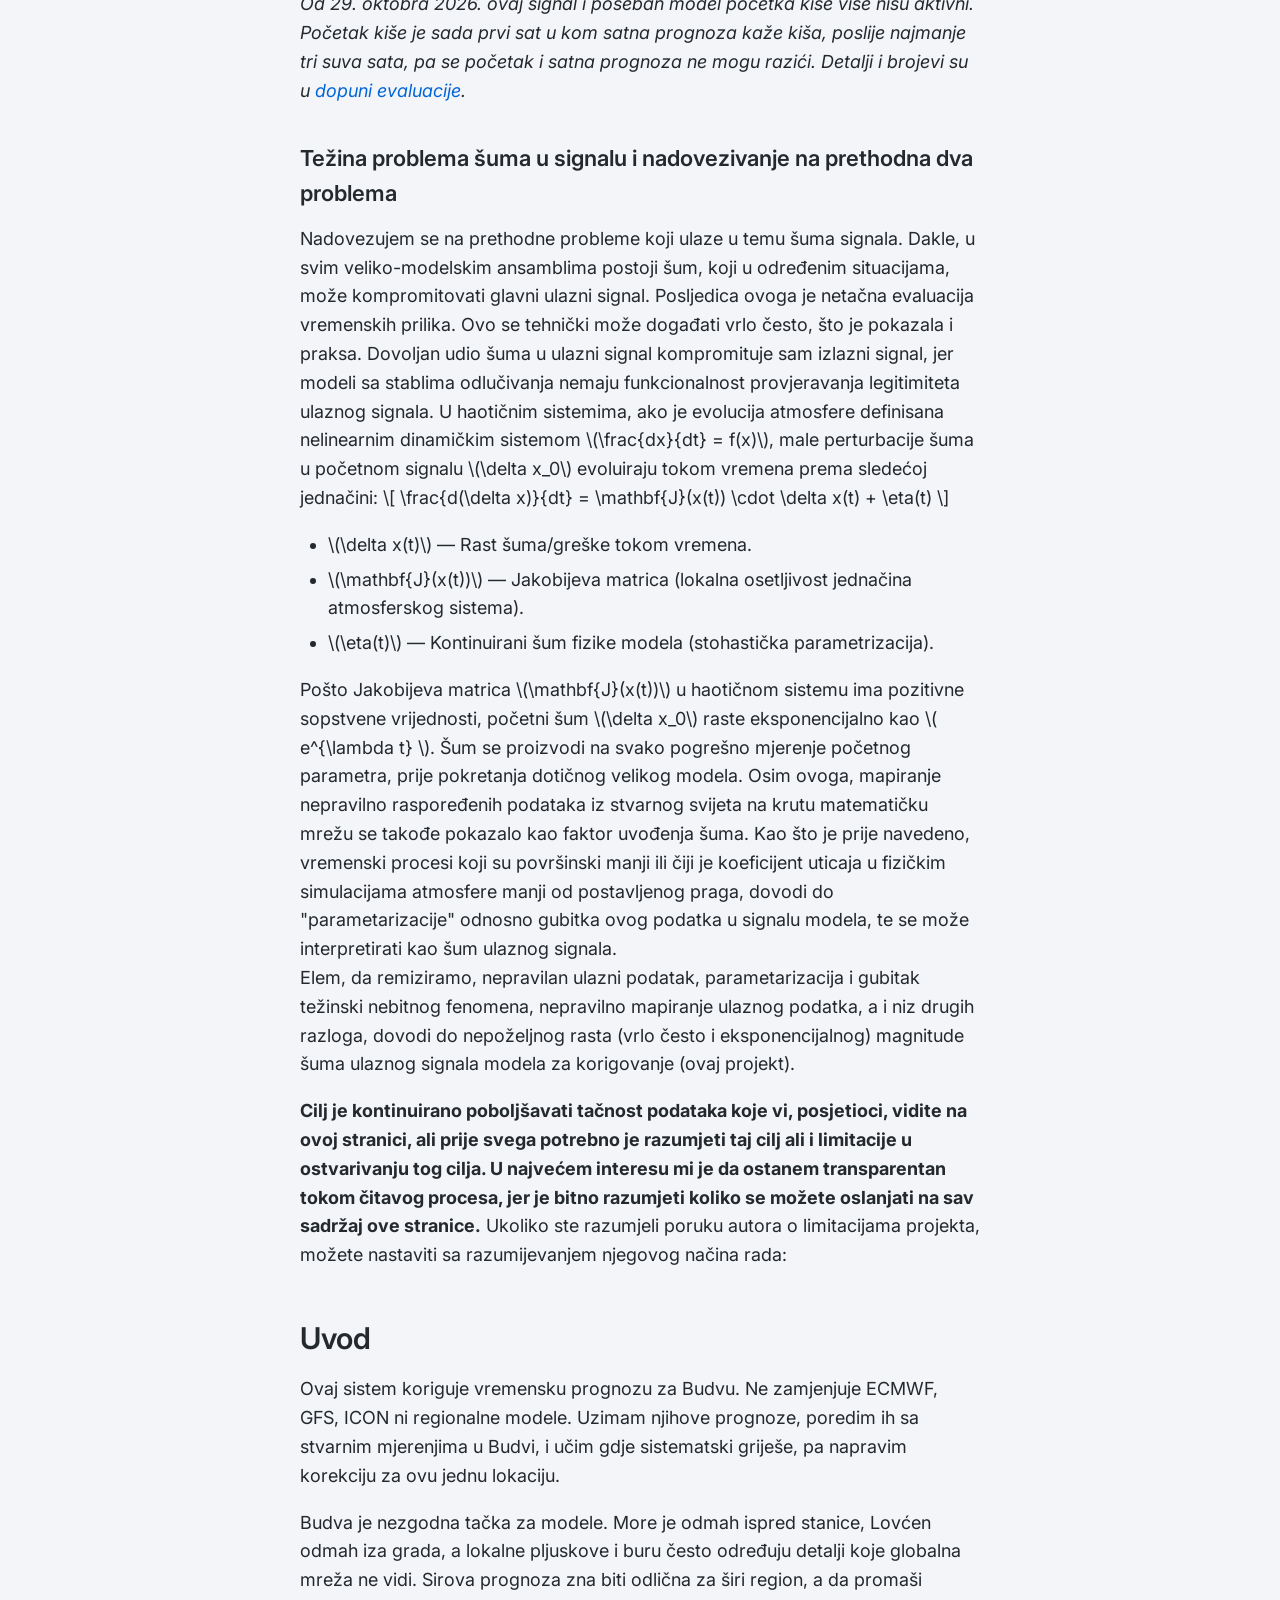
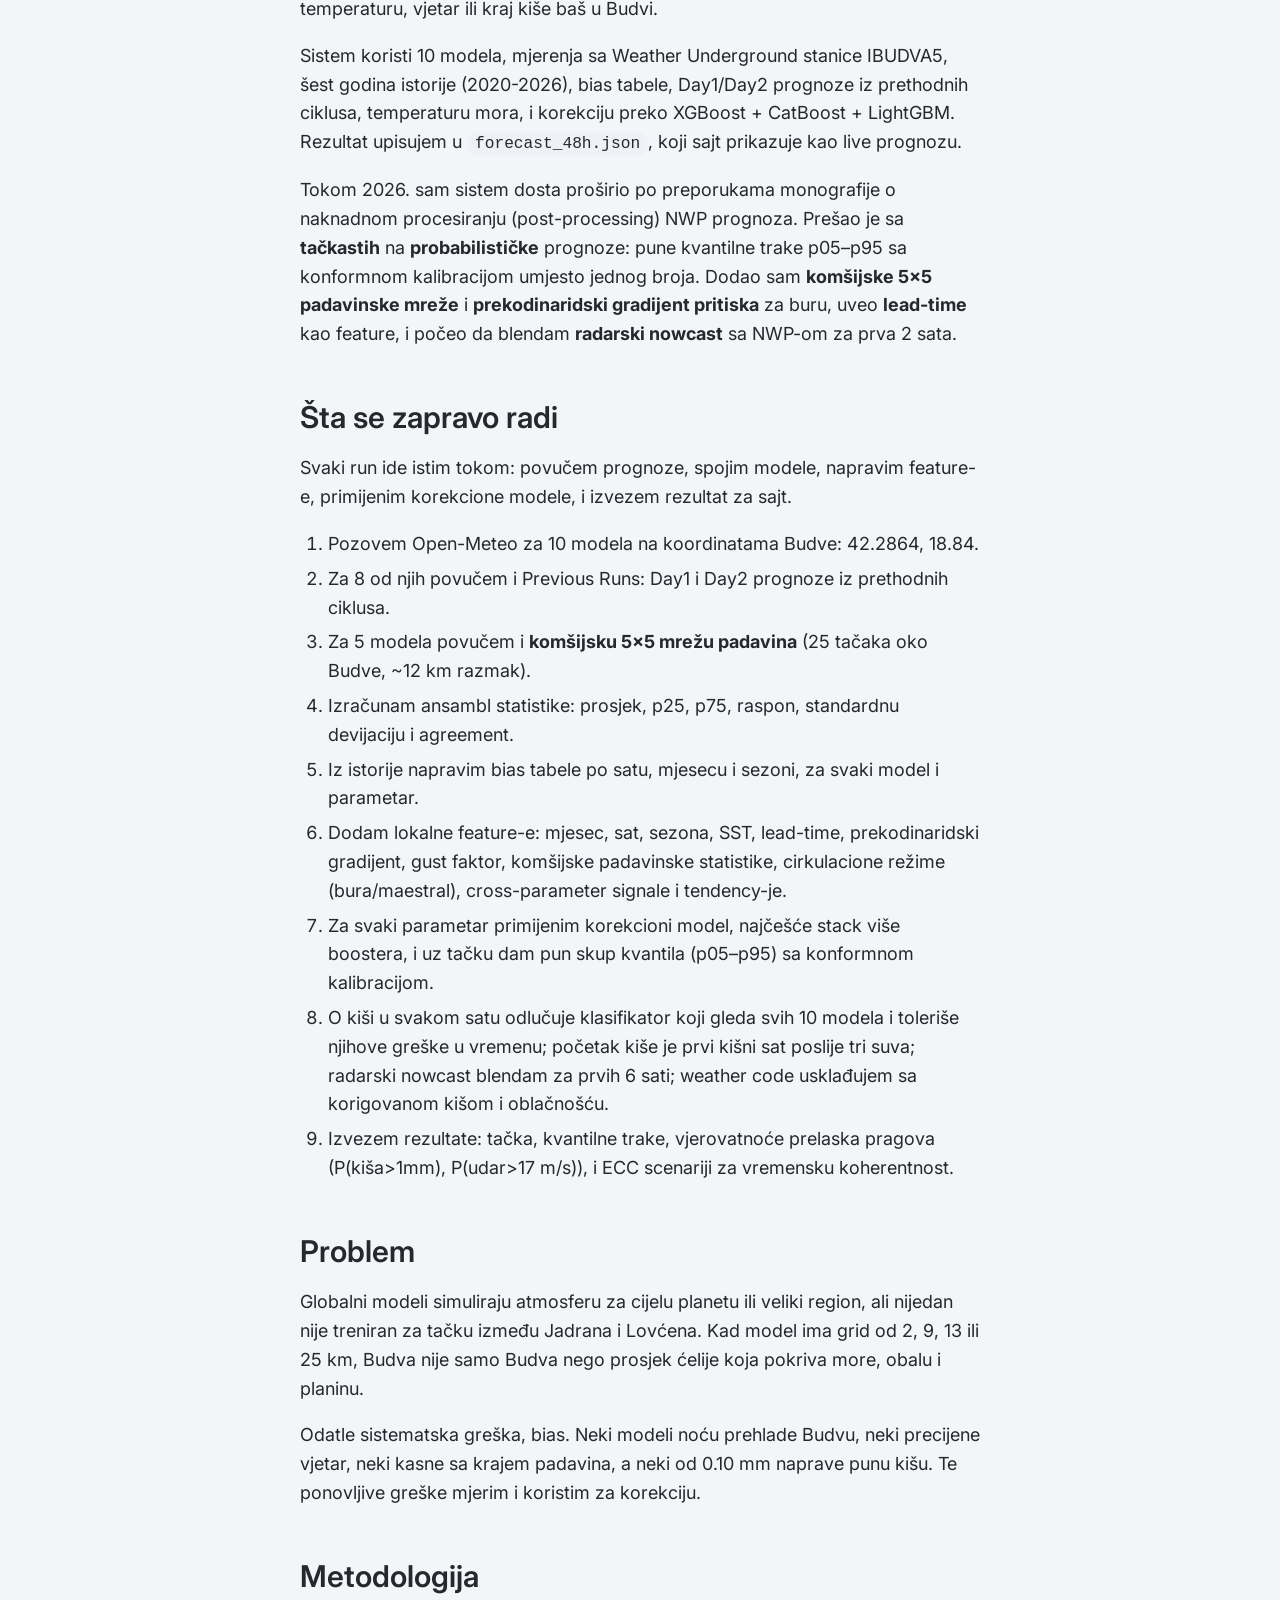
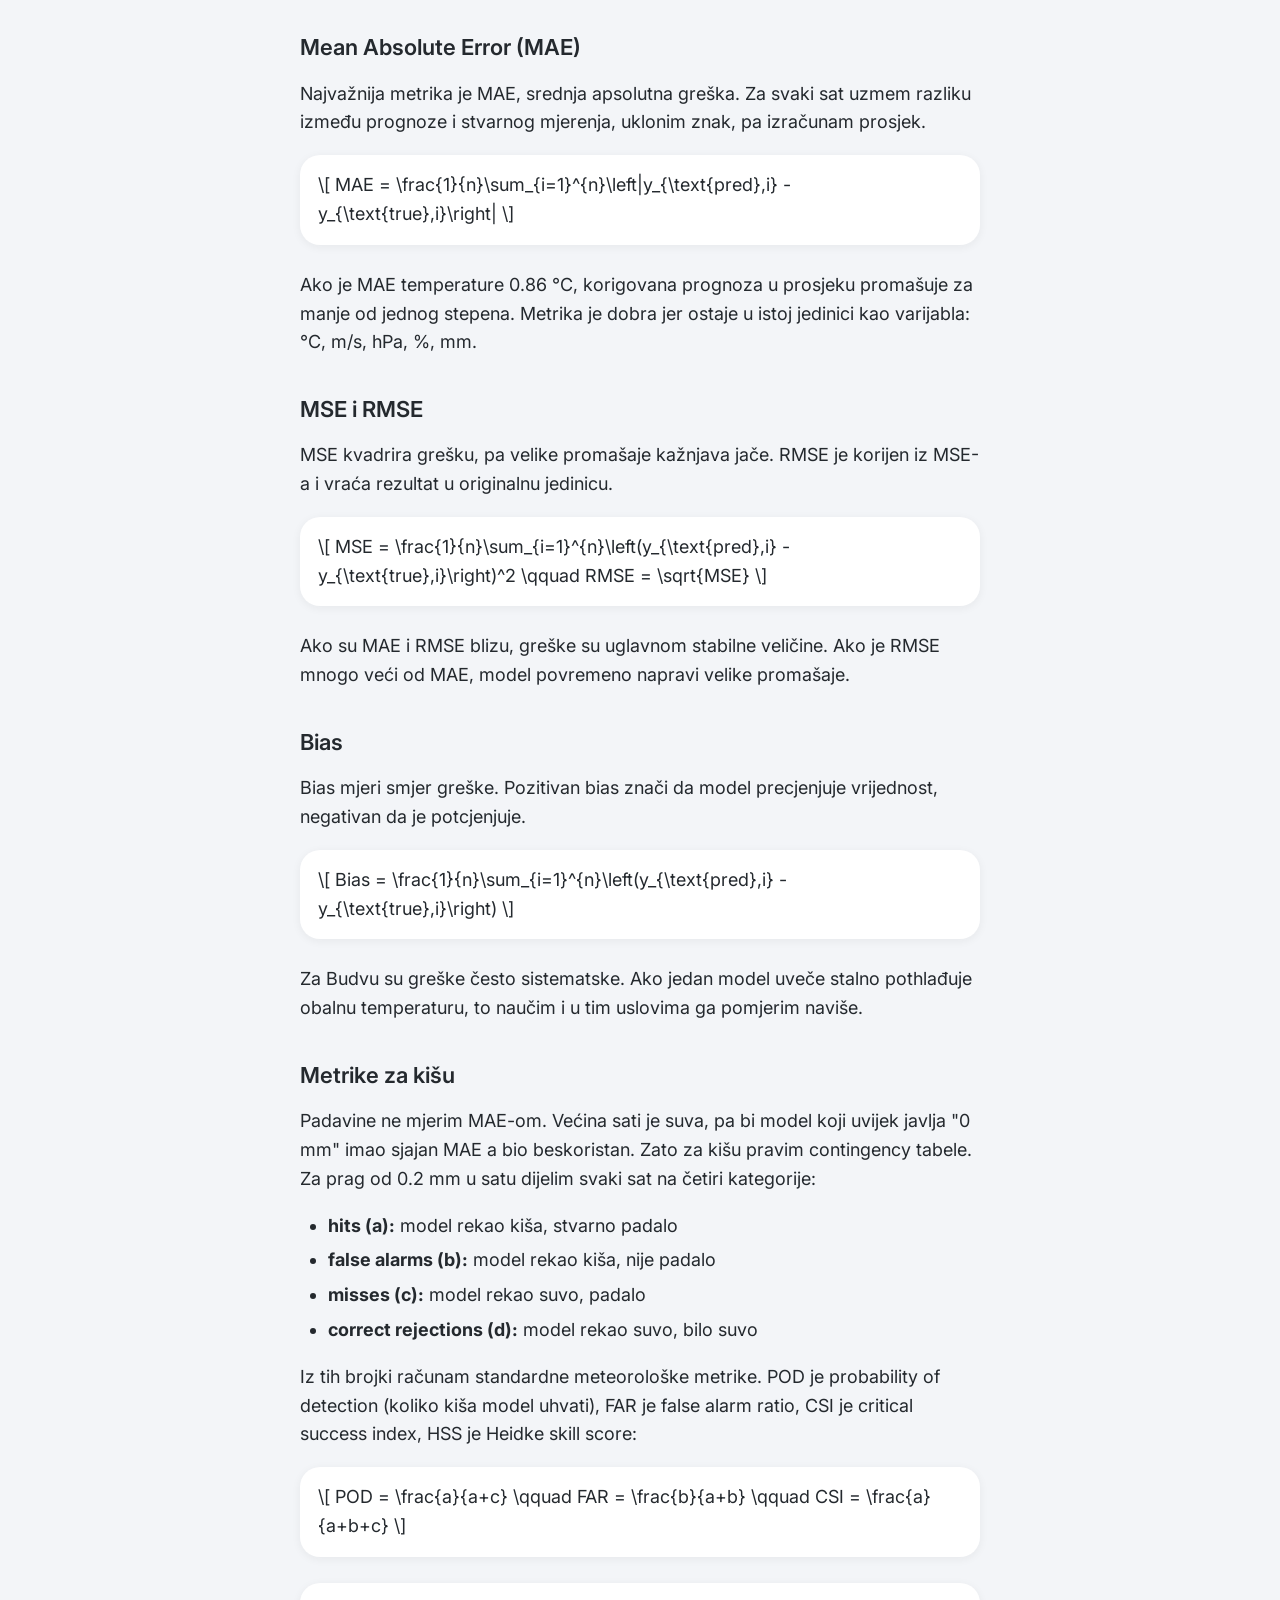
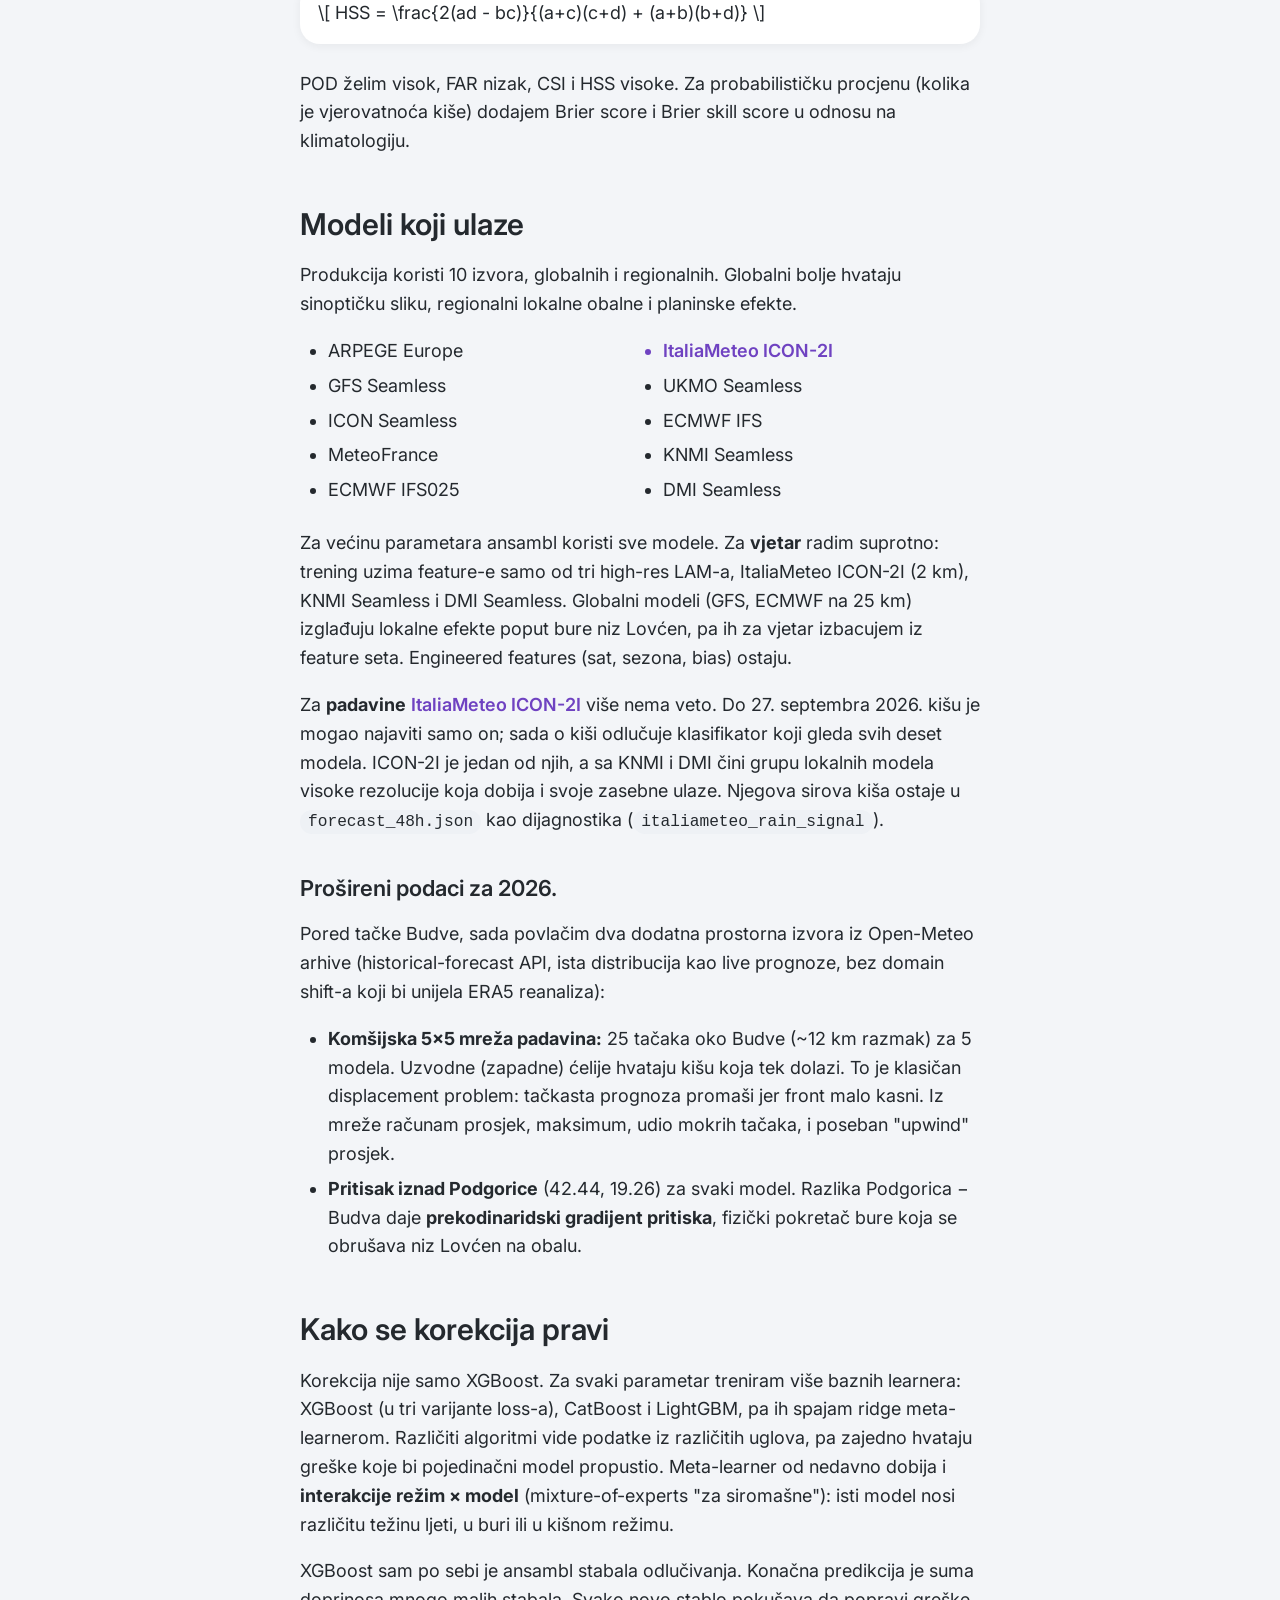
==== commit 700ebf9c: "Rounded look for the rest of the site; blue pill for the current page - Analiza and Dugoročne najave" ====
--- a/docs/index.html
+++ b/docs/index.html
@@ -25,131 +25,110 @@
             padding: 0;
             box-sizing: border-box;
         }
-		
 
         body {
-            font-family: inter;
+            font-family: "Inter", -apple-system, BlinkMacSystemFont, "Segoe UI", Helvetica, Arial, sans-serif;
             font-weight: 400;
             font-size: 18px;
             line-height: 1.6;
             color: #24292e;
-            background: #ffffff;
-            max-width: 680px;
+            background: #f3f5f8;
+            max-width: 720px;
             margin: 0 auto;
-            padding: 60px 20px;
-        }
-
-        h1 {
-            font-size: 40px;
-            font-weight: 600;
-            margin-bottom: 12px;
-            line-height: 1.25;
-            color: #24292e;
-        }
-
-        h2 {
-            font-size: 30px;
-            font-weight: 600;
-            margin-top: 50px;
-            margin-bottom: 18px;
-            line-height: 1.25;
-            color: #24292e;
-        }
-
-        h3 {
-            font-size: 22px;
-            font-weight: 600;
-            margin-top: 35px;
-            margin-bottom: 14px;
-            color: #24292e;
-        }
-
-        p {
-            margin-bottom: 18px;
-            color: #24292e;
-        }
-
-        a {
-            color: #0366d6;
-            text-decoration: none;
-        }
-
-        a:hover {
-            text-decoration: underline;
-        }
+            padding: 48px 20px;
+        }
+
+        h1 { font-size: 40px; font-weight: 600; margin-bottom: 12px; line-height: 1.25; color: #24292e; }
+        h2 { font-size: 30px; font-weight: 600; margin-top: 50px; margin-bottom: 18px; line-height: 1.25; color: #24292e; }
+        h3 { font-size: 22px; font-weight: 600; margin-top: 35px; margin-bottom: 14px; color: #24292e; }
+        p { margin-bottom: 18px; color: #24292e; }
+        a { color: #0366d6; text-decoration: none; }
+        a:hover { text-decoration: underline; }
+        ul, ol { margin-left: 28px; margin-bottom: 18px; }
+        li { margin-bottom: 6px; }
+
+        code {
+            background: #eef1f5;
+            padding: 3px 8px;
+            border-radius: 999px;
+            font-family: "SFMono-Regular", Consolas, "Liberation Mono", Menlo, monospace;
+            font-size: 0.9em;
+        }
+
+        pre {
+            background: #f6f8fa;
+            border-radius: 18px;
+            padding: 18px 20px;
+            overflow-x: auto;
+            margin: 24px 0;
+            font-family: "SFMono-Regular", Consolas, "Liberation Mono", Menlo, monospace;
+            font-size: 14px;
+            line-height: 1.5;
+        }
+
+        pre code { background: none; padding: 0; border-radius: 0; }
 
         img {
             max-width: 100%;
             height: auto;
-            margin: 30px 0;
+            margin: 24px 0;
             display: block;
-            border-radius: 3px;
-        }
-
-        code {
-            background: #f6f8fa;
-            padding: 3px 6px;
-            border-radius: 3px;
-            font-family: "SFMono-Regular", Consolas, "Liberation Mono", Menlo, monospace;
-            font-size: 0.9em;
-        }
-
-        ul, ol {
-            margin-left: 28px;
-            margin-bottom: 18px;
-        }
-
-        li {
-            margin-bottom: 6px;
-        }
-
-        table {
-            width: 100%;
+            border-radius: 18px;
+        }
+
+        /* Section break: a row of round dots instead of a rule. */
+        hr {
+            border: none;
+            width: 72px;
+            height: 8px;
+            margin: 48px auto;
+            background: radial-gradient(circle, #c9d1d9 3px, transparent 3.5px) center / 24px 8px repeat-x;
+        }
+
+        blockquote {
+            padding: 14px 22px;
+            margin: 24px 0;
+            color: #586069;
+            font-style: italic;
+            background: #f1f6fd;
+            border-radius: 20px;
+        }
+
+        blockquote p { margin-bottom: 0; color: #586069; }
+
+        .note {
+            background: #ffffff;
+            border-radius: 20px;
+            padding: 16px 20px;
             margin: 28px 0;
-            border-collapse: collapse;
             font-size: 16px;
-        }
-
-        th {
-            text-align: left;
-            padding: 10px;
-            border-bottom: 2px solid #e1e4e8;
-            font-weight: 600;
-        }
-
-        td {
-            padding: 10px;
-            border-bottom: 1px solid #e1e4e8;
-        }
-
-        tr:last-child td {
-            border-bottom: none;
-        }
-
-        td.change {
-            white-space: nowrap;
-        }
-
-        details {
-            margin: 18px 0;
-            border: 1px solid #e1e4e8;
-            background: #ffffff;
-            padding: 14px 16px;
-        }
-
-        summary {
-            cursor: pointer;
-            color: #24292e;
-        }
-
+            box-shadow: 0 2px 10px rgba(31,35,40,0.06);
+        }
+
+        .footer {
+            text-align: center;
+            color: #586069;
+            font-size: 13px;
+            padding: 24px 0;
+            margin-top: 48px;
+        }
+
+        .footer p { margin-bottom: 0; color: #586069; }
+        .footer a { color: #0366d6; }
+
+        /* Rounded header bar; the current page is a blue pill. */
         .site-header {
             display: flex;
             justify-content: space-between;
             align-items: center;
-            margin-bottom: 60px;
-            padding-bottom: 20px;
-            border-bottom: 1px solid #e1e4e8;
-            font-size: 15px;
+            flex-wrap: wrap;
+            gap: 6px 12px;
+            margin-bottom: 48px;
+            padding: 8px 8px 8px 22px;
+            background: #ffffff;
+            border-radius: 999px;
+            box-shadow: 0 1px 4px rgba(31,35,40,0.06);
+            font-size: 13px;
         }
 
         .site-header a {
@@ -157,43 +136,76 @@
             text-decoration: none;
         }
 
-        .site-header a:hover {
-            color: #24292e;
-        }
-
         .site-header .site-name {
             font-weight: 600;
             color: #24292e;
         }
 
+        .site-header nav {
+            display: flex;
+            flex-wrap: wrap;
+            gap: 2px;
+        }
+
         .site-header nav a {
-            margin-left: 20px;
-        }
-
-        .date {
-            color: #586069;
+            margin: 0;
+            padding: 6px 12px;
+            border-radius: 999px;
+            transition: background 0.15s, color 0.15s;
+        }
+
+        .site-header nav a:hover {
+            background: #f3f5f8;
+            color: #24292e;
+            text-decoration: none;
+        }
+
+        .site-header nav a.active {
+            background: #0366d6;
+            color: #ffffff;
+            font-weight: 600;
+        }
+
+        table {
+            width: 100%;
+            margin: 28px 0;
+            border-collapse: separate;
+            border-spacing: 0 3px;
             font-size: 16px;
-            margin-bottom: 40px;
-        }
-
-        .note {
-            background: #f6f8fa;
-            border: 1px solid #e1e4e8;
-            border-left: 3px solid #586069;
-            padding: 15px 20px;
-            margin: 28px 0;
-            font-size: 16px;
-        }
-
-        .note.blue {
-            background: #e8f4fd;
-            border-left-color: #0366d6;
-        }
-
-        .note.green {
-            background: #f0fff4;
-            border-left-color: #28a745;
-        }
+            background: #ffffff;
+            border-radius: 22px;
+            padding: 8px;
+            box-shadow: 0 2px 10px rgba(31,35,40,0.06);
+        }
+
+        th {
+            text-align: left;
+            padding: 10px 12px;
+            font-weight: 600;
+        }
+
+        td { padding: 10px 12px; vertical-align: top; }
+        tr:nth-child(even) td { background: #f6f8fa; }
+        td:first-child { border-radius: 14px 0 0 14px; }
+        td:last-child { border-radius: 0 14px 14px 0; }
+        td:only-child { border-radius: 14px; }
+
+        details {
+            margin: 18px 0;
+            background: #ffffff;
+            border-radius: 20px;
+            padding: 14px 20px;
+            box-shadow: 0 2px 10px rgba(31,35,40,0.06);
+        }
+
+        summary { cursor: pointer; color: #24292e; }
+
+        td.change { white-space: nowrap; }
+
+        .date { color: #586069; font-size: 16px; margin-bottom: 40px; }
+
+        .note.blue { background: #e8f4fd; box-shadow: none; }
+        .note.green { background: #ecfbf0; box-shadow: none; }
 
         .table-wrap {
             width: calc(100% + 80px);
@@ -201,39 +213,31 @@
             overflow-x: auto;
         }
 
-        .results-note {
-            color: #586069;
-            font-size: 14px;
-            margin-top: -10px;
-        }
-
-        .metric-good {
-            color: #28a745;
-            font-weight: 600;
-        }
-
-        .metric-bad {
-            color: #d73a49;
-            font-weight: 600;
-        }
+        .results-note { color: #586069; font-size: 14px; margin-top: -10px; }
+        .metric-good { color: #28a745; font-weight: 600; }
+        .metric-bad { color: #d73a49; font-weight: 600; }
 
         .run-box {
             background: #ffffff;
-            border: 1px solid #d0d7de;
-            padding: 18px;
+            border-radius: 26px;
+            padding: 22px 24px;
             margin: 26px 0;
-        }
-
-        .run-box h3 {
-            margin-top: 0;
-            font-size: 18px;
-        }
+            box-shadow: 0 2px 10px rgba(31,35,40,0.06);
+        }
+
+        .run-box h3 { margin-top: 0; font-size: 18px; }
 
         .run-grid {
             display: grid;
             grid-template-columns: repeat(2, minmax(0, 1fr));
-            gap: 10px;
+            gap: 8px;
             font-size: 15px;
+        }
+
+        .run-grid > div {
+            background: #f6f8fa;
+            border-radius: 16px;
+            padding: 10px 14px;
         }
 
         .run-grid span {
@@ -244,80 +248,39 @@
             letter-spacing: 0.4px;
         }
 
-        .run-grid strong {
-            color: #24292e;
-        }
-
-        .model-list {
-            columns: 2;
-            margin-top: 8px;
-        }
-
-        .trusted {
-            color: #6f42c1;
-            font-weight: 600;
-        }
+        .run-grid strong { color: #24292e; }
+
+        .model-list { columns: 2; margin-top: 8px; }
+
+        .trusted { color: #6f42c1; font-weight: 600; }
 
         .math-block {
             overflow-x: auto;
             margin: 18px 0 26px;
-            padding: 14px 12px;
+            padding: 16px 18px;
             background: #ffffff;
-            border: 1px solid #e1e4e8;
+            border-radius: 20px;
+            box-shadow: 0 2px 10px rgba(31,35,40,0.06);
         }
 
         @media (max-width: 680px) {
-            body {
-                font-size: 16px;
-                padding: 40px 16px;
-            }
-
-            h1 {
-                font-size: 32px;
-            }
-
-            h2 {
-                font-size: 26px;
-            }
-
-            h3 {
-                font-size: 20px;
-            }
-
-            .site-header {
-                display: block;
-            }
-
-            .site-header nav {
-                margin-top: 14px;
-            }
-
-            .site-header nav a {
-                margin-left: 0;
-                margin-right: 14px;
-                display: inline-block;
-            }
-
-            .run-grid {
-                grid-template-columns: 1fr;
-            }
-
-            .table-wrap {
-                width: 100%;
-                margin-left: 0;
-            }
-
-            .model-list {
-                columns: 1;
-            }
+            body { font-size: 16px; padding: 32px 14px; }
+            h1 { font-size: 32px; }
+            h2 { font-size: 26px; }
+            h3 { font-size: 20px; }
+            .run-grid { grid-template-columns: 1fr; }
+            .table-wrap { width: 100%; margin-left: 0; }
+            .model-list { columns: 1; }
+            .site-header { border-radius: 28px; padding: 10px 10px 10px 18px; }
         }
     </style>
 </head>
 <body>
     <div class="site-header">
         <a href="/" class="site-name">Matija Ivanović</a>
-        <nav>
-            <a href="forecast.html" style="color:#0366d6;font-weight:600;">Live Prognoza</a>
+                <nav>
+            <a href="forecast.html">Live Prognoza</a>
+            <a href="index.html" class="active" aria-current="page">Analiza</a>
             <a href="dugorocne-najave.html">Dugoročne najave</a>
             <a href="https://matko-iv.github.io/blog/">Blog</a>
             <a href="https://github.com/matko-iv/vrijeme" target="_blank" rel="noreferrer">GitHub</a>
